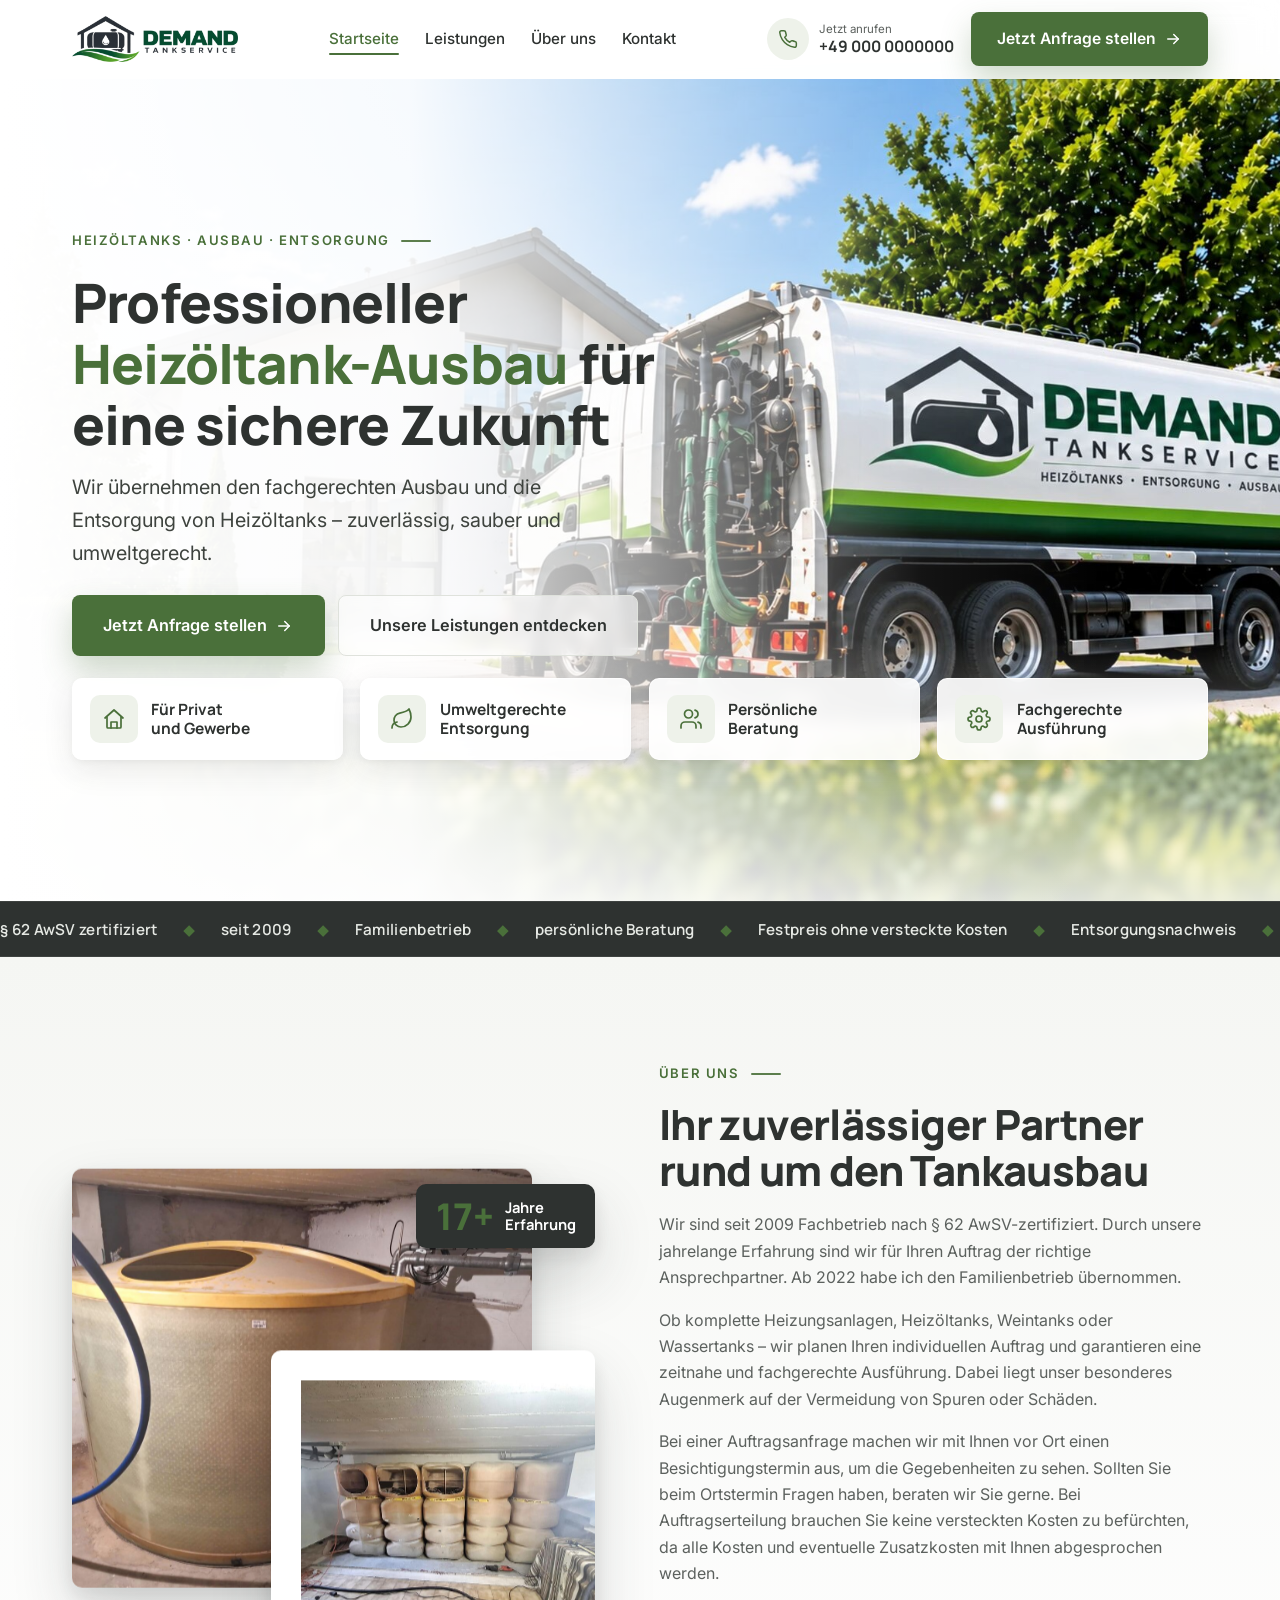
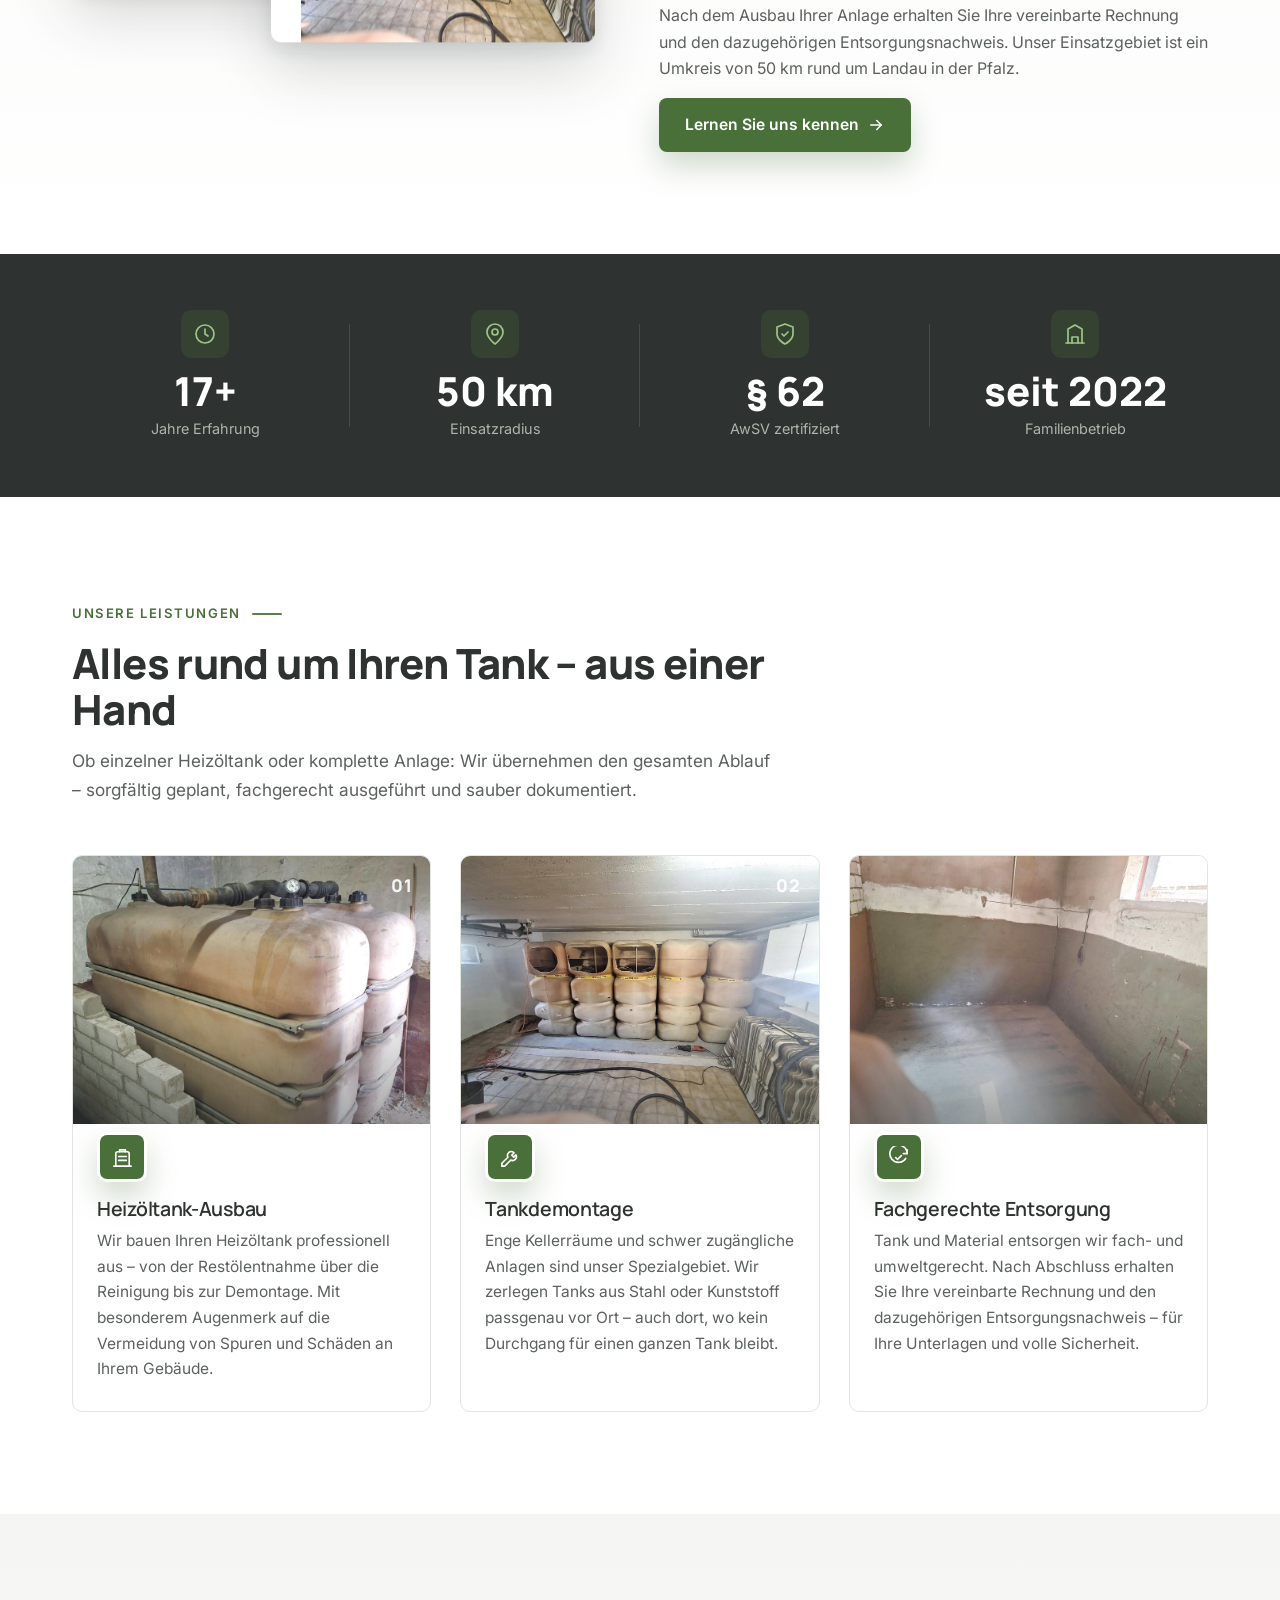
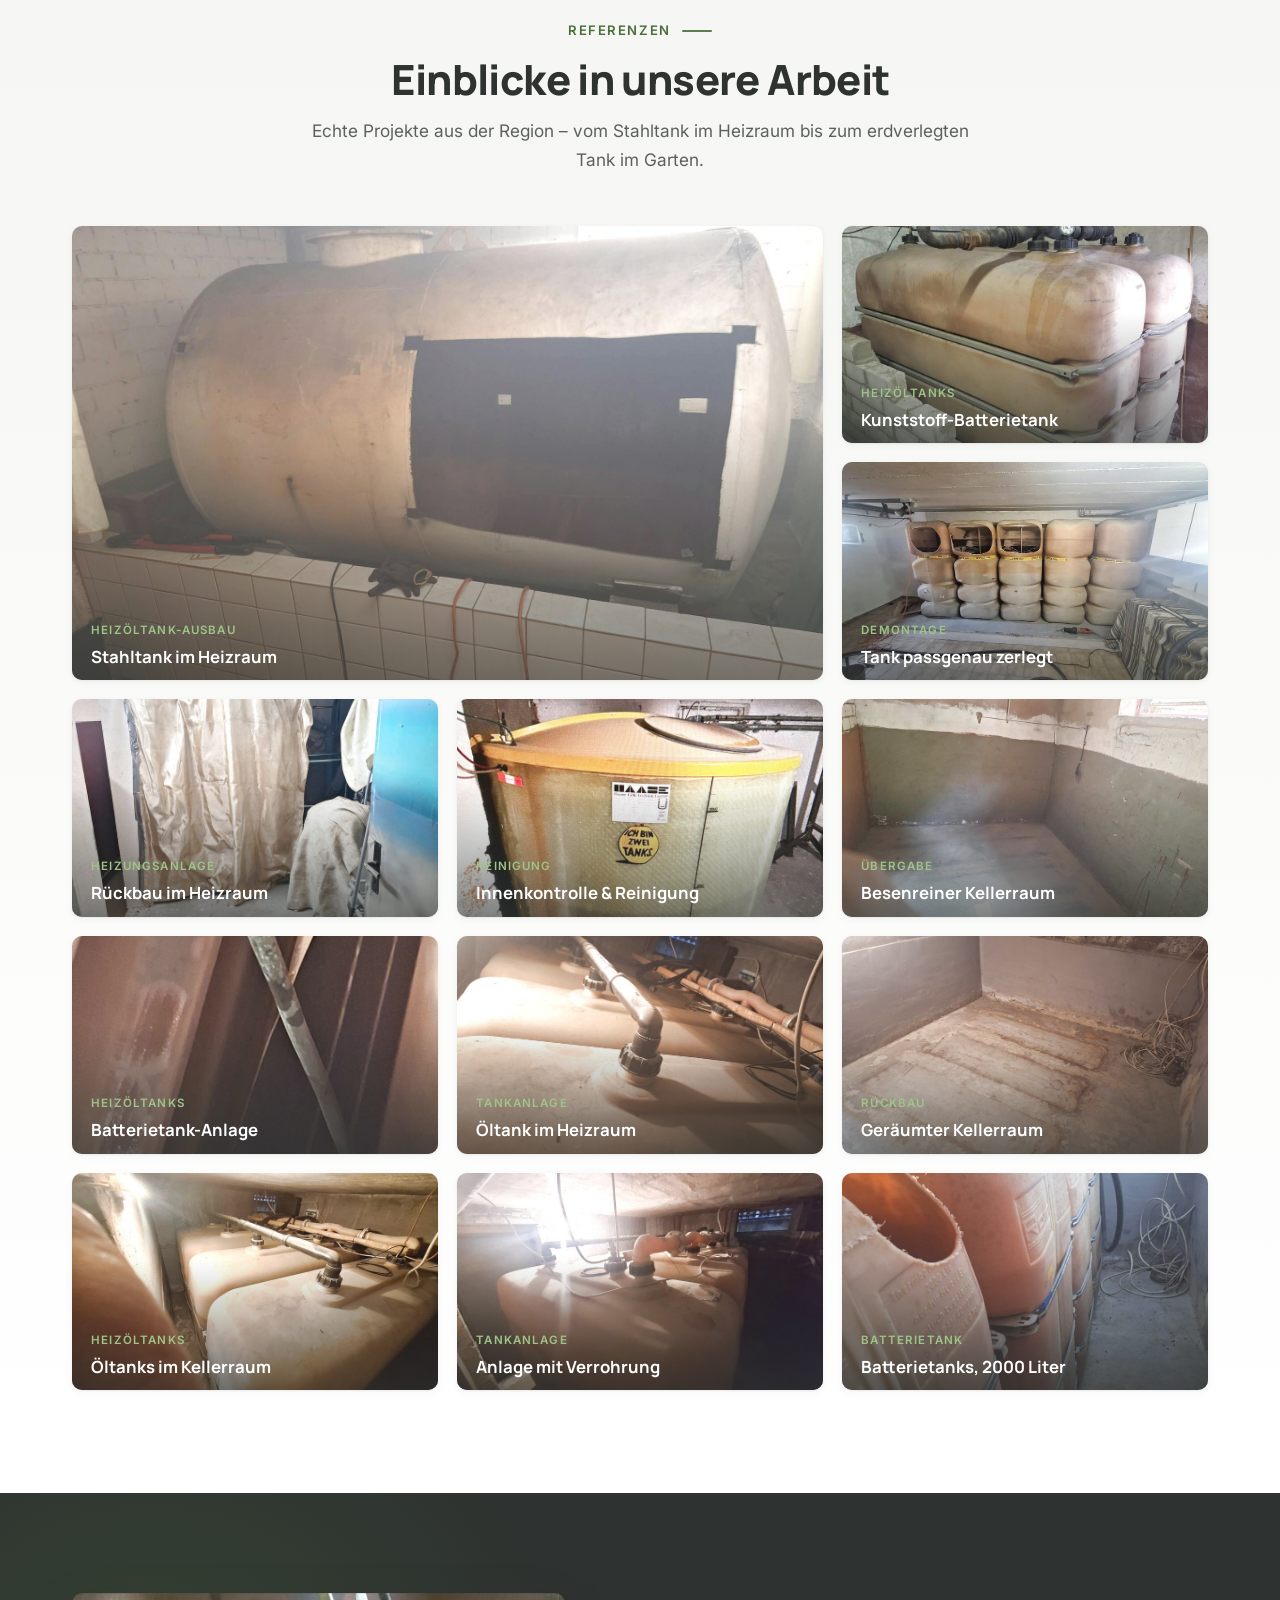
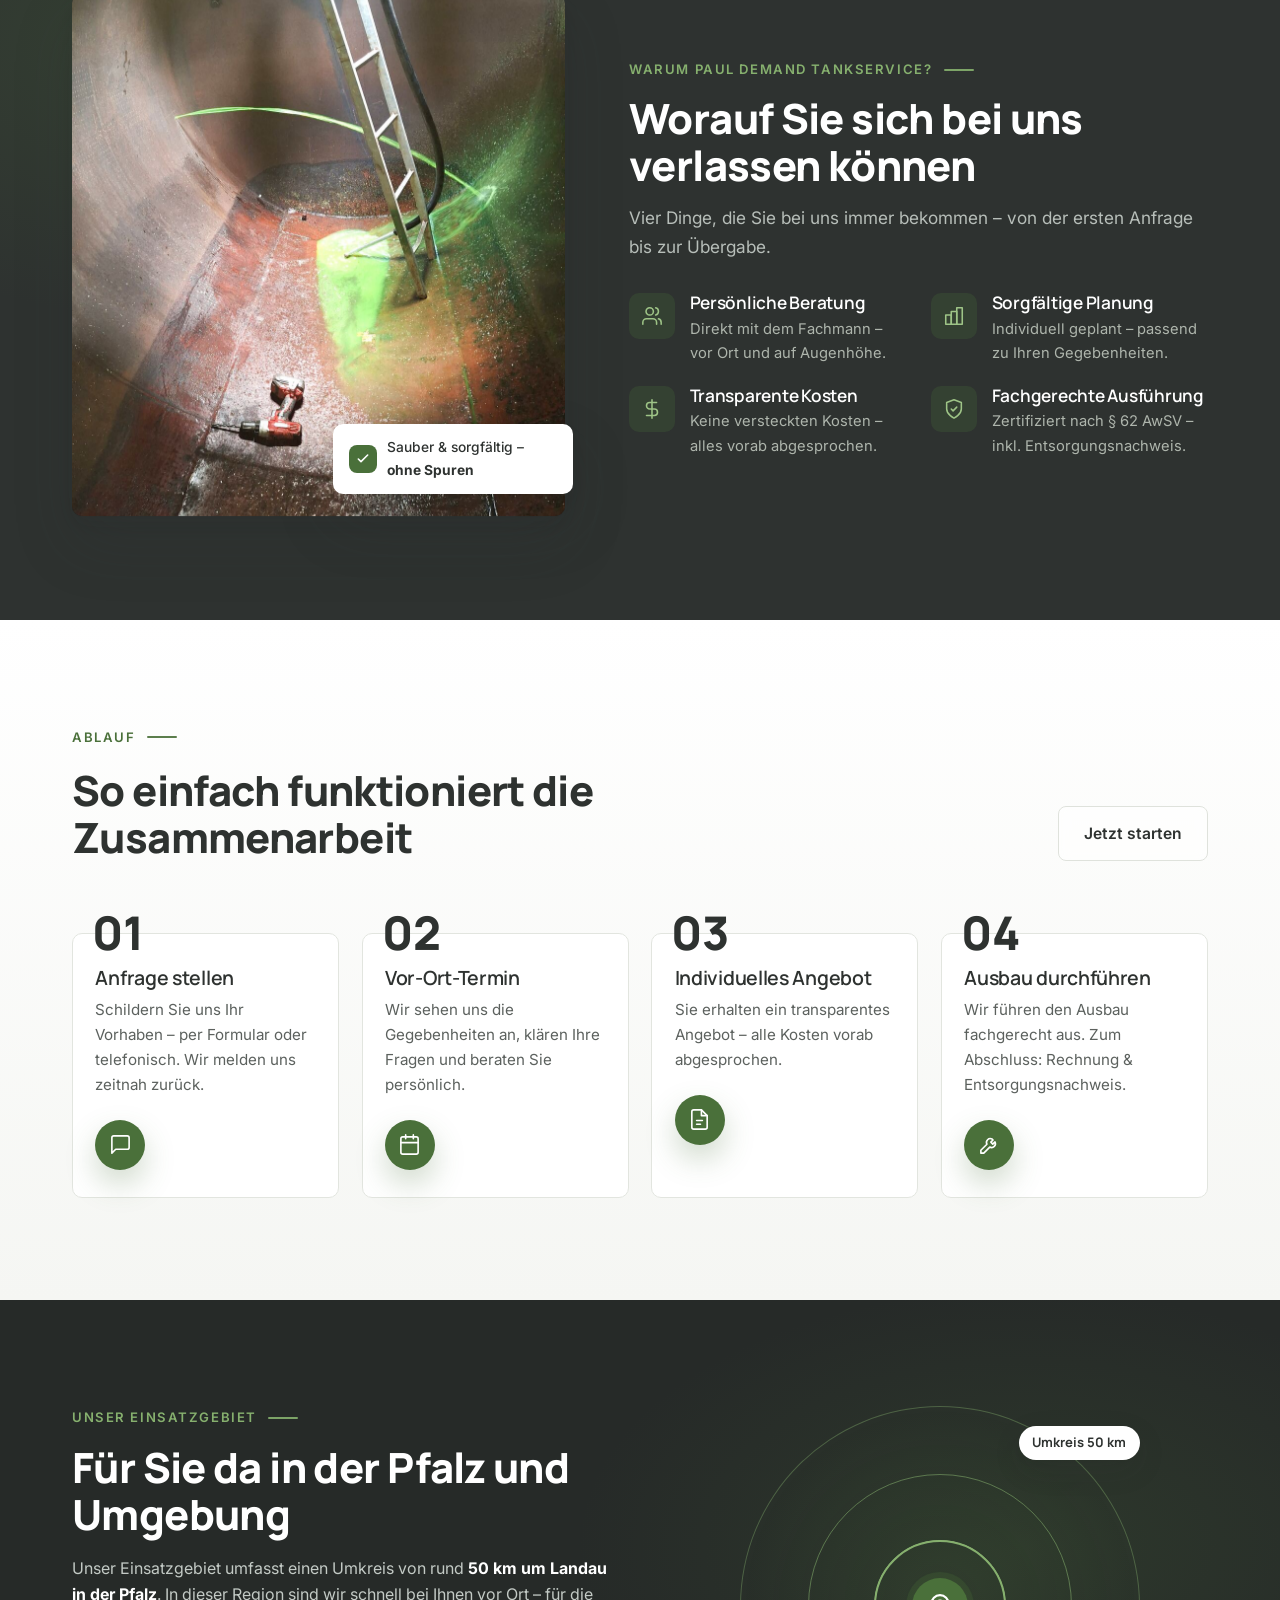
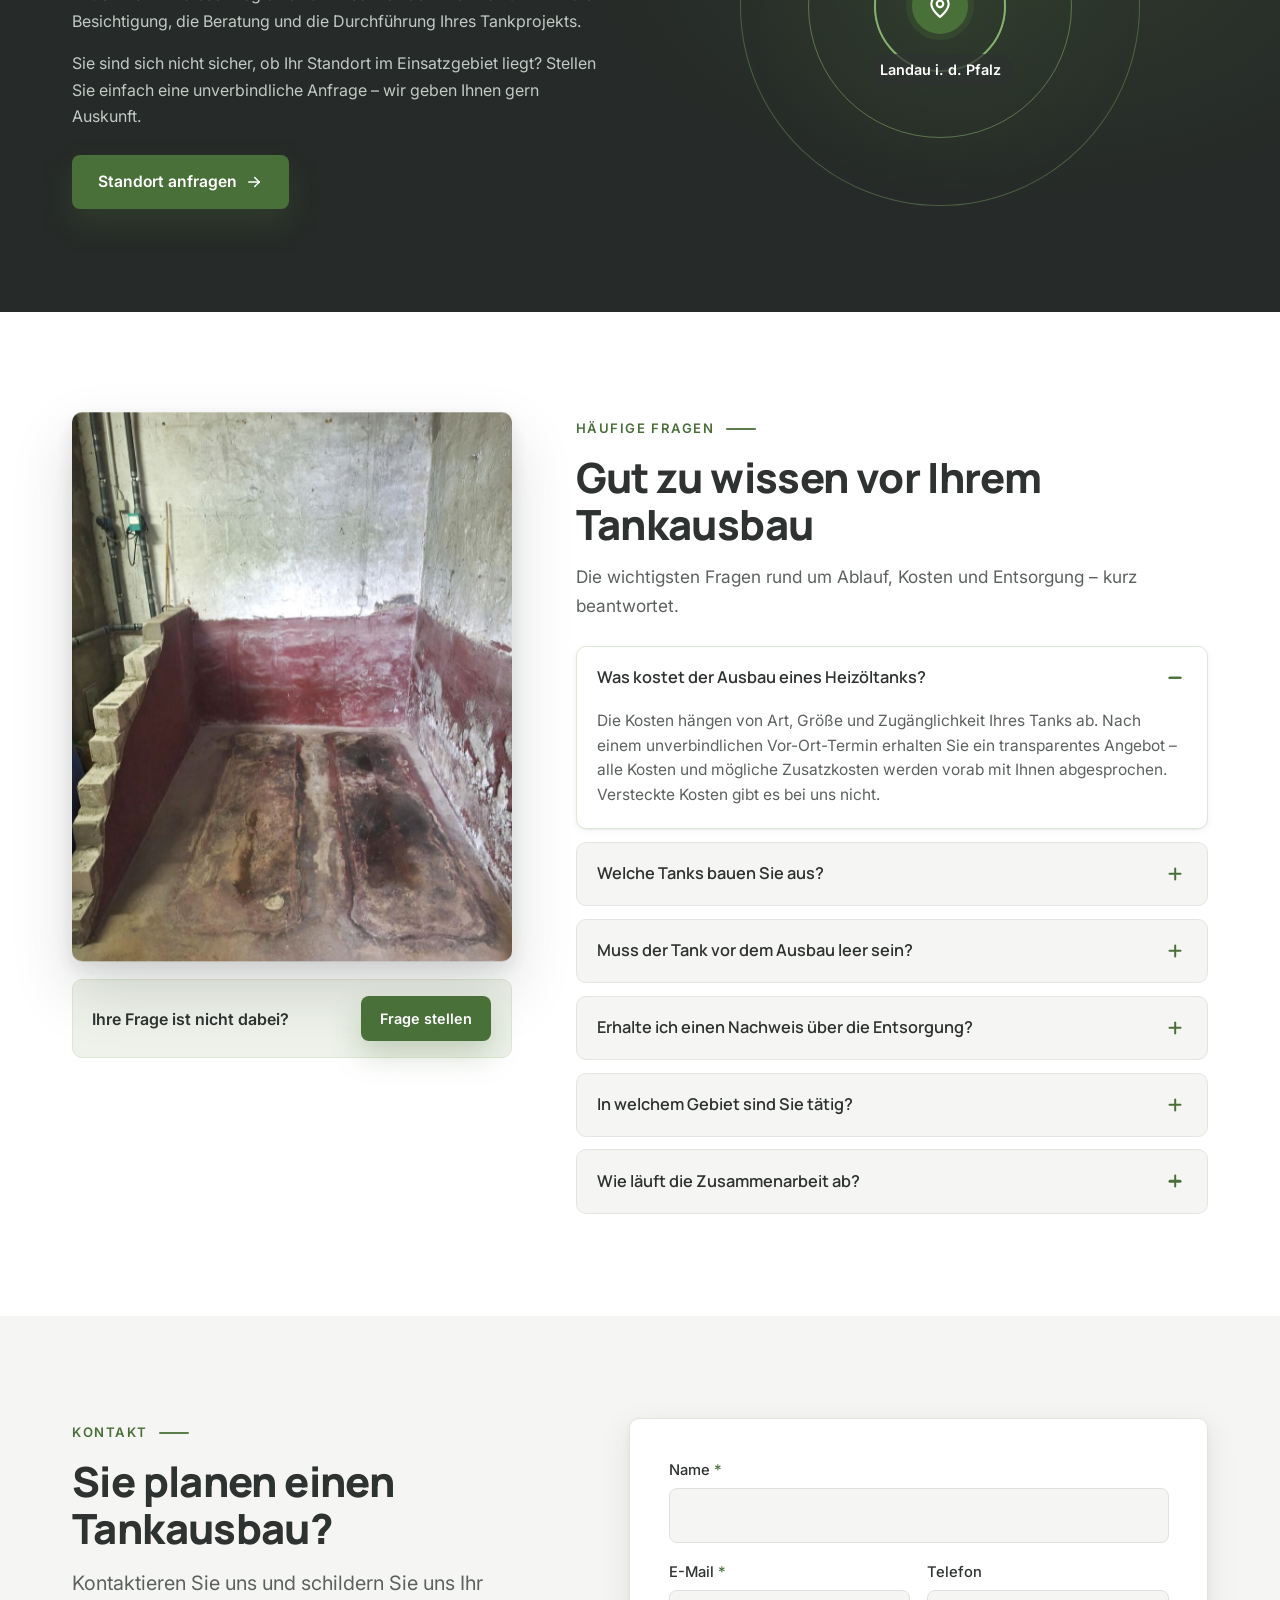
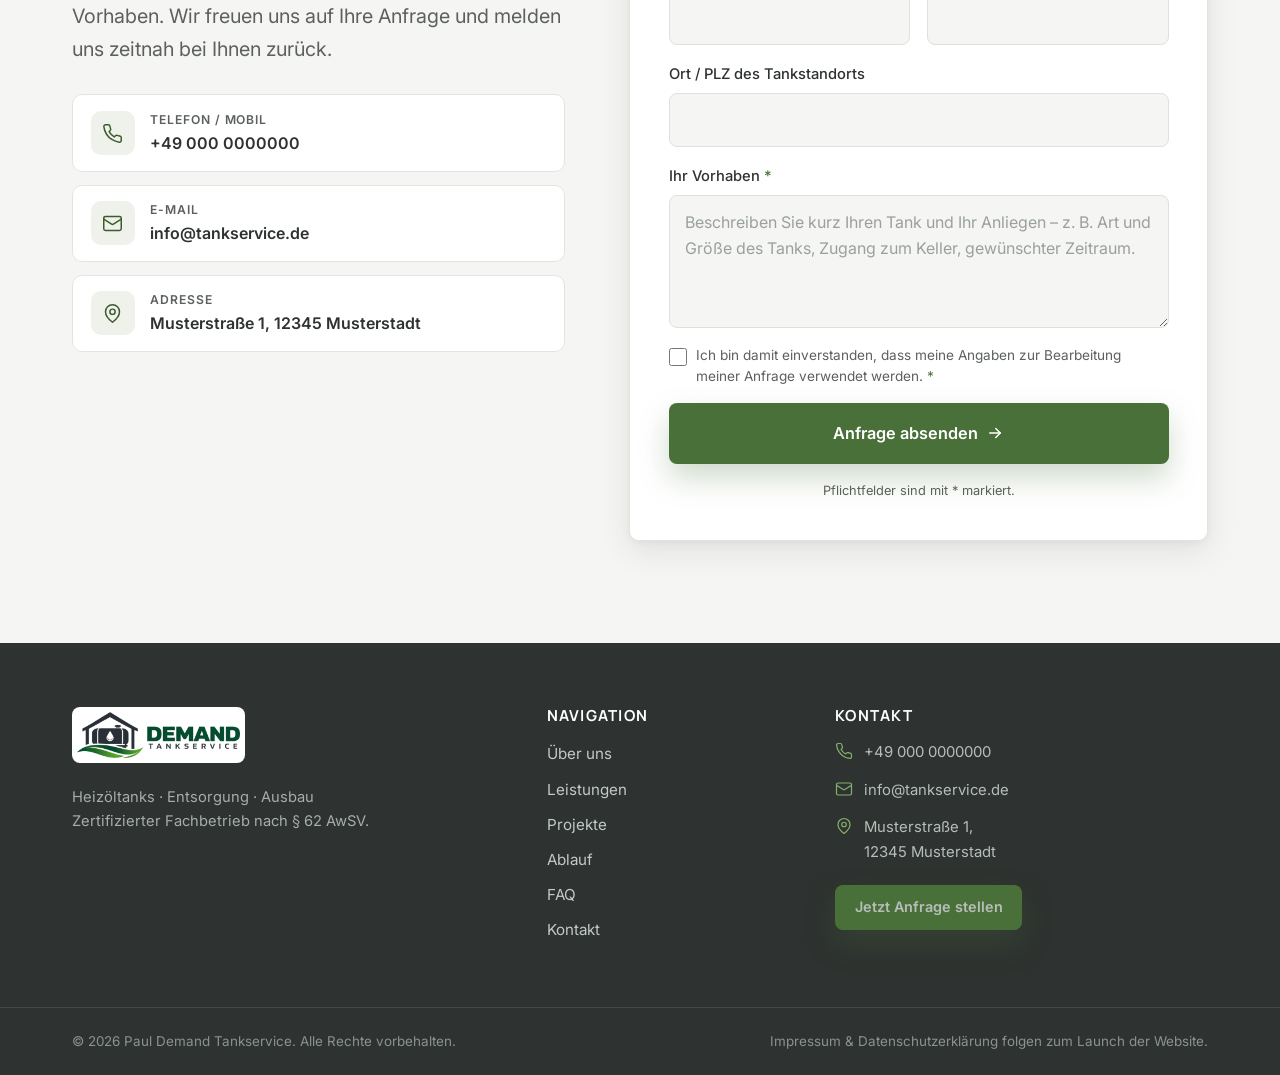
==== index.html @ 65fc7670 "Replace contact details with placeholders - Phone: +49 000 0000000 (placeholder) - E-Mail: info@tank" ====
<!DOCTYPE html>
<html lang="de">
<head>
  <meta charset="UTF-8" />
  <meta name="viewport" content="width=device-width, initial-scale=1.0" />
  <title>Paul Demand Tankservice | Heizöltank-Ausbau &amp; fachgerechte Entsorgung</title>
  <meta name="description" content="Paul Demand Tankservice – Ihr zertifizierter Fachbetrieb (§ 62 AwSV) für den Ausbau, die Demontage und die fachgerechte Entsorgung von Heizöltanks. Persönliche Beratung im Umkreis von 50 km rund um Landau in der Pfalz." />
  <meta name="theme-color" content="#2E3230" />
  <link rel="icon" href="assets/favicon.png" type="image/png" />

  <meta property="og:type" content="website" />
  <meta property="og:title" content="Paul Demand Tankservice – Heizöltank-Ausbau &amp; Entsorgung" />
  <meta property="og:description" content="Zertifizierter Fachbetrieb nach § 62 AwSV für Heizöltank-Ausbau, Tankdemontage und fachgerechte Entsorgung. Im Umkreis von 50 km rund um Landau in der Pfalz." />
  <meta property="og:locale" content="de_DE" />

  <link rel="preconnect" href="https://fonts.googleapis.com" />
  <link rel="preconnect" href="https://fonts.gstatic.com" crossorigin />
  <link href="https://fonts.googleapis.com/css2?family=Inter:wght@400;500;600&family=Manrope:wght@500;600;700;800&display=swap" rel="stylesheet" />
  <link rel="stylesheet" href="css/styles.css" />
</head>
<body>
  <a class="skip-link" href="#inhalt">Zum Inhalt springen</a>

  <div class="bg-fx" aria-hidden="true">
    <span class="bg-blob bg-blob-1"></span>
    <span class="bg-blob bg-blob-2"></span>
  </div>

  <!-- ============ HEADER ============ -->
  <header class="site-header" id="top">
    <div class="container header-inner">
      <a class="brand" href="#startseite" aria-label="Paul Demand Tankservice – Startseite">
        <img class="brand-mark" src="assets/logo-full.png" alt="Paul Demand Tankservice" width="166" height="46" />
      </a>

      <nav class="main-nav" id="main-nav" aria-label="Hauptnavigation">
        <ul>
          <li><a href="#startseite">Startseite</a></li>
          <li><a href="#leistungen">Leistungen</a></li>
          <li><a href="#ueber-uns">Über uns</a></li>
          <li><a href="#kontakt">Kontakt</a></li>
        </ul>
      </nav>

      <div class="header-right">
        <a class="header-call" href="tel:+490000000000">
          <span class="header-call-ic" aria-hidden="true"><svg viewBox="0 0 24 24" fill="none" stroke="currentColor" stroke-width="1.8" stroke-linecap="round" stroke-linejoin="round"><path d="M22 16.92v3a2 2 0 0 1-2.18 2 19.8 19.8 0 0 1-8.63-3.07 19.5 19.5 0 0 1-6-6 19.8 19.8 0 0 1-3.07-8.67A2 2 0 0 1 4.11 2h3a2 2 0 0 1 2 1.72c.13.96.36 1.9.7 2.81a2 2 0 0 1-.45 2.11L8.09 9.91a16 16 0 0 0 6 6l1.27-1.27a2 2 0 0 1 2.11-.45c.9.34 1.85.57 2.81.7A2 2 0 0 1 22 16.92Z"/></svg></span>
          <span class="header-call-txt"><span class="header-call-label">Jetzt anrufen</span><span class="header-call-num">+49&nbsp;000&nbsp;0000000</span></span>
        </a>
        <a class="btn btn-primary header-cta" href="#kontakt">
          <span>Jetzt Anfrage stellen</span>
          <svg class="btn-arrow" viewBox="0 0 24 24" fill="none" stroke="currentColor" stroke-width="2" stroke-linecap="round" stroke-linejoin="round" aria-hidden="true"><path d="M5 12h14"/><path d="m13 6 6 6-6 6"/></svg>
        </a>
      </div>

      <button class="nav-toggle" id="nav-toggle" aria-label="Menü öffnen" aria-expanded="false" aria-controls="mobile-nav">
        <span></span><span></span><span></span>
      </button>
    </div>

    <nav class="mobile-nav" id="mobile-nav" aria-label="Mobile Navigation" hidden>
      <ul>
        <li><a href="#startseite">Startseite</a></li>
        <li><a href="#ueber-uns">Über uns</a></li>
        <li><a href="#leistungen">Leistungen</a></li>
        <li><a href="#projekte">Projekte</a></li>
        <li><a href="#ablauf">Ablauf</a></li>
        <li><a href="#einsatzgebiet">Einsatzgebiet</a></li>
        <li><a href="#faq">FAQ</a></li>
        <li><a href="#kontakt">Kontakt</a></li>
      </ul>
      <a class="btn btn-primary btn-block" href="#kontakt">Jetzt Anfrage stellen</a>
    </nav>
  </header>

  <main id="inhalt">
    <!-- ============ HERO ============ -->
    <section class="hero hero-bg" id="startseite">
      <div class="hero-scrim" aria-hidden="true"></div>
      <div class="container hero-inner">
        <div class="hero-copy">
          <p class="eyebrow" data-hero="1">Heizöltanks · Ausbau · Entsorgung</p>
          <h1 class="hero-title" data-hero="2">Professioneller <span class="grn">Heizöltank-Ausbau</span> für eine sichere Zukunft</h1>
          <p class="lead" data-hero="3">Wir übernehmen den fachgerechten Ausbau und die Entsorgung von Heizöltanks – zuverlässig, sauber und umweltgerecht.</p>
          <div class="hero-actions" data-hero="4">
            <a class="btn btn-primary btn-lg" href="#kontakt">
              <span>Jetzt Anfrage stellen</span>
              <svg class="btn-arrow" viewBox="0 0 24 24" fill="none" stroke="currentColor" stroke-width="2" stroke-linecap="round" stroke-linejoin="round" aria-hidden="true"><path d="M5 12h14"/><path d="m13 6 6 6-6 6"/></svg>
            </a>
            <a class="btn btn-ghost btn-lg" href="#leistungen">Unsere Leistungen entdecken</a>
          </div>
        </div>
      </div>
      <div class="container hero-features" data-hero="5">
        <div class="hero-feature">
          <span class="hf-ic" aria-hidden="true"><svg viewBox="0 0 24 24" fill="none" stroke="currentColor" stroke-width="1.7" stroke-linecap="round" stroke-linejoin="round"><path d="M3 11l9-8 9 8"/><path d="M5 10v10a1 1 0 0 0 1 1h12a1 1 0 0 0 1-1V10"/><path d="M9 21v-6h6v6"/></svg></span>
          <span class="hf-txt">Für Privat<br />und Gewerbe</span>
        </div>
        <div class="hero-feature">
          <span class="hf-ic" aria-hidden="true"><svg viewBox="0 0 24 24" fill="none" stroke="currentColor" stroke-width="1.7" stroke-linecap="round" stroke-linejoin="round"><path d="M11 20A7 7 0 0 1 9.8 6.1C15.5 5 17 4.48 19 2c1 2 2 4.18 2 8 0 5.5-4.78 10-10 10Z"/><path d="M2 21c0-3 1.85-5.36 5.08-6"/></svg></span>
          <span class="hf-txt">Umweltgerechte<br />Entsorgung</span>
        </div>
        <div class="hero-feature">
          <span class="hf-ic" aria-hidden="true"><svg viewBox="0 0 24 24" fill="none" stroke="currentColor" stroke-width="1.7" stroke-linecap="round" stroke-linejoin="round"><path d="M17 21v-2a4 4 0 0 0-4-4H6a4 4 0 0 0-4 4v2"/><circle cx="9.5" cy="7" r="4"/><path d="M22 21v-2a4 4 0 0 0-3-3.87"/><path d="M16 3.13a4 4 0 0 1 0 7.75"/></svg></span>
          <span class="hf-txt">Persönliche<br />Beratung</span>
        </div>
        <div class="hero-feature">
          <span class="hf-ic" aria-hidden="true"><svg viewBox="0 0 24 24" fill="none" stroke="currentColor" stroke-width="1.7" stroke-linecap="round" stroke-linejoin="round"><circle cx="12" cy="12" r="3"/><path d="M19.4 15a1.65 1.65 0 0 0 .33 1.82l.06.06a2 2 0 1 1-2.83 2.83l-.06-.06a1.65 1.65 0 0 0-1.82-.33 1.65 1.65 0 0 0-1 1.51V21a2 2 0 0 1-4 0v-.09A1.65 1.65 0 0 0 9 19.4a1.65 1.65 0 0 0-1.82.33l-.06.06a2 2 0 1 1-2.83-2.83l.06-.06a1.65 1.65 0 0 0 .33-1.82 1.65 1.65 0 0 0-1.51-1H3a2 2 0 0 1 0-4h.09A1.65 1.65 0 0 0 4.6 9a1.65 1.65 0 0 0-.33-1.82l-.06-.06a2 2 0 1 1 2.83-2.83l.06.06a1.65 1.65 0 0 0 1.82.33H9a1.65 1.65 0 0 0 1-1.51V3a2 2 0 0 1 4 0v.09a1.65 1.65 0 0 0 1 1.51 1.65 1.65 0 0 0 1.82-.33l.06-.06a2 2 0 1 1 2.83 2.83l-.06.06a1.65 1.65 0 0 0-.33 1.82V9a1.65 1.65 0 0 0 1.51 1H21a2 2 0 0 1 0 4h-.09a1.65 1.65 0 0 0-1.51 1Z"/></svg></span>
          <span class="hf-txt">Fachgerechte<br />Ausführung</span>
        </div>
      </div>
    </section>

    <!-- ============ MARQUEE ============ -->
    <div class="marquee" aria-hidden="true">
      <div class="marquee-track">
        <span>§ 62 AwSV zertifiziert</span><span class="sep">◆</span>
        <span>seit 2009</span><span class="sep">◆</span>
        <span>Familienbetrieb</span><span class="sep">◆</span>
        <span>persönliche Beratung</span><span class="sep">◆</span>
        <span>Festpreis ohne versteckte Kosten</span><span class="sep">◆</span>
        <span>Entsorgungsnachweis</span><span class="sep">◆</span>
        <span>50 km um Landau</span><span class="sep">◆</span>
        <span>§ 62 AwSV zertifiziert</span><span class="sep">◆</span>
        <span>seit 2009</span><span class="sep">◆</span>
        <span>Familienbetrieb</span><span class="sep">◆</span>
        <span>persönliche Beratung</span><span class="sep">◆</span>
        <span>Festpreis ohne versteckte Kosten</span><span class="sep">◆</span>
        <span>Entsorgungsnachweis</span><span class="sep">◆</span>
        <span>50 km um Landau</span><span class="sep">◆</span>
      </div>
    </div>

    <!-- ============ ÜBER UNS ============ -->
    <section class="section section-about" id="ueber-uns">
      <div class="container about-grid">
        <div class="about-media" data-reveal>
          <div class="about-figure about-figure-main" data-parallax="0.07">
            <img src="assets/images/ueber-uns.jpg" alt="Heizöltank aus Kunststoff in einem Kellerraum, bereit für den Ausbau durch Paul Demand Tankservice" width="1120" height="1000" loading="lazy" />
          </div>
          <div class="about-figure about-figure-sub" data-parallax="-0.1">
            <img src="assets/images/leistung-demontage.jpg" alt="Zerlegte Tanks werden für den Abtransport vorbereitet" width="900" height="675" loading="lazy" />
          </div>
          <div class="about-badge">
            <span class="about-badge-num">17<span class="about-badge-plus">+</span></span>
            <span class="about-badge-txt">Jahre<br />Erfahrung</span>
          </div>
        </div>

        <div class="about-copy" data-reveal>
          <p class="eyebrow">Über uns</p>
          <h2>Ihr zuverlässiger Partner rund um den Tankausbau</h2>
          <p>Wir sind seit 2009 Fachbetrieb nach § 62 AwSV-zertifiziert. Durch unsere jahrelange Erfahrung sind wir für Ihren Auftrag der richtige Ansprechpartner. Ab 2022 habe ich den Familienbetrieb übernommen.</p>
          <p>Ob komplette Heizungsanlagen, Heizöltanks, Weintanks oder Wassertanks – wir planen Ihren individuellen Auftrag und garantieren eine zeitnahe und fachgerechte Ausführung. Dabei liegt unser besonderes Augenmerk auf der Vermeidung von Spuren oder Schäden.</p>
          <p>Bei einer Auftragsanfrage machen wir mit Ihnen vor Ort einen Besichtigungstermin aus, um die Gegebenheiten zu sehen. Sollten Sie beim Ortstermin Fragen haben, beraten wir Sie gerne. Bei Auftragserteilung brauchen Sie keine versteckten Kosten zu befürchten, da alle Kosten und eventuelle Zusatzkosten mit Ihnen abgesprochen werden.</p>
          <p>Nach dem Ausbau Ihrer Anlage erhalten Sie Ihre vereinbarte Rechnung und den dazugehörigen Entsorgungsnachweis. Unser Einsatzgebiet ist ein Umkreis von 50&nbsp;km rund um Landau in der Pfalz.</p>
          <a class="btn btn-primary" href="#kontakt"><span>Lernen Sie uns kennen</span>
            <svg class="btn-arrow" viewBox="0 0 24 24" fill="none" stroke="currentColor" stroke-width="2" stroke-linecap="round" stroke-linejoin="round" aria-hidden="true"><path d="M5 12h14"/><path d="m13 6 6 6-6 6"/></svg>
          </a>
        </div>
      </div>
    </section>

    <!-- ============ STATS ============ -->
    <section class="stats-band" aria-label="Zahlen &amp; Fakten">
      <div class="container stats-grid" data-reveal-group>
        <div class="stat" data-reveal-item>
          <span class="stat-ic" aria-hidden="true"><svg viewBox="0 0 24 24" fill="none" stroke="currentColor" stroke-width="1.7" stroke-linecap="round" stroke-linejoin="round"><circle cx="12" cy="12" r="9"/><path d="M12 7v5l3 2"/></svg></span>
          <dt><span class="count" data-count="17">0</span>+</dt>
          <dd>Jahre Erfahrung</dd>
        </div>
        <div class="stat" data-reveal-item>
          <span class="stat-ic" aria-hidden="true"><svg viewBox="0 0 24 24" fill="none" stroke="currentColor" stroke-width="1.7" stroke-linecap="round" stroke-linejoin="round"><path d="M20 10c0 6-8 12-8 12s-8-6-8-12a8 8 0 0 1 16 0Z"/><circle cx="12" cy="10" r="3"/></svg></span>
          <dt><span class="count" data-count="50">0</span>&nbsp;km</dt>
          <dd>Einsatzradius</dd>
        </div>
        <div class="stat" data-reveal-item>
          <span class="stat-ic" aria-hidden="true"><svg viewBox="0 0 24 24" fill="none" stroke="currentColor" stroke-width="1.7" stroke-linecap="round" stroke-linejoin="round"><path d="M12 22s8-4 8-10V5l-8-3-8 3v7c0 6 8 10 8 10Z"/><path d="m9 12 2 2 4-4"/></svg></span>
          <dt>§&nbsp;62</dt>
          <dd>AwSV zertifiziert</dd>
        </div>
        <div class="stat" data-reveal-item>
          <span class="stat-ic" aria-hidden="true"><svg viewBox="0 0 24 24" fill="none" stroke="currentColor" stroke-width="1.7" stroke-linecap="round" stroke-linejoin="round"><path d="M3 21h18"/><path d="M5 21V7l7-4 7 4v14"/><path d="M9 21v-6h6v6"/></svg></span>
          <dt>seit <span class="count" data-count="2022" data-plain="1">0</span></dt>
          <dd>Familienbetrieb</dd>
        </div>
      </div>
    </section>

    <!-- ============ LEISTUNGEN ============ -->
    <section class="section section-leistungen" id="leistungen">
      <div class="container">
        <header class="section-head" data-reveal>
          <p class="eyebrow">Unsere Leistungen</p>
          <h2>Alles rund um Ihren Tank – aus einer Hand</h2>
          <p class="section-intro">Ob einzelner Heizöltank oder komplette Anlage: Wir übernehmen den gesamten Ablauf – sorgfältig geplant, fachgerecht ausgeführt und sauber dokumentiert.</p>
        </header>

        <div class="cards cards-3" data-reveal-group>
          <article class="card leistung" data-reveal-item>
            <div class="card-media">
              <img src="assets/images/leistung-ausbau.jpg" alt="Heizöltanks aus Kunststoff im Kellerraum vor dem Ausbau" width="900" height="675" loading="lazy" />
              <span class="card-index">01</span>
            </div>
            <div class="card-body">
              <div class="card-icon" aria-hidden="true"><svg viewBox="0 0 24 24" fill="none" stroke="currentColor" stroke-width="1.7" stroke-linecap="round" stroke-linejoin="round"><path d="M3 21h18"/><path d="M5 21V8a2 2 0 0 1 2-2h10a2 2 0 0 1 2 2v13"/><path d="M9 6V4h6v2"/><path d="M8 11h8M8 15h8"/></svg></div>
              <h3>Heizöltank-Ausbau</h3>
              <p>Wir bauen Ihren Heizöltank professionell aus – von der Restölentnahme über die Reinigung bis zur Demontage. Mit besonderem Augenmerk auf die Vermeidung von Spuren und Schäden an Ihrem Gebäude.</p>
            </div>
          </article>
          <article class="card leistung" data-reveal-item>
            <div class="card-media">
              <img src="assets/images/leistung-demontage.jpg" alt="Zerlegte Kunststofftanks werden für den Abtransport vorbereitet" width="900" height="675" loading="lazy" />
              <span class="card-index">02</span>
            </div>
            <div class="card-body">
              <div class="card-icon" aria-hidden="true"><svg viewBox="0 0 24 24" fill="none" stroke="currentColor" stroke-width="1.7" stroke-linecap="round" stroke-linejoin="round"><path d="M14.7 6.3a4 4 0 0 0-5.4 5.4L3 18v3h3l6.3-6.3a4 4 0 0 0 5.4-5.4l-2.3 2.3-2-2 2.3-2.3Z"/></svg></div>
              <h3>Tankdemontage</h3>
              <p>Enge Kellerräume und schwer zugängliche Anlagen sind unser Spezialgebiet. Wir zerlegen Tanks aus Stahl oder Kunststoff passgenau vor Ort – auch dort, wo kein Durchgang für einen ganzen Tank bleibt.</p>
            </div>
          </article>
          <article class="card leistung" data-reveal-item>
            <div class="card-media">
              <img src="assets/images/leistung-entsorgung.jpg" alt="Sauber geräumter und besenrein übergebener Kellerraum nach dem Tankausbau" width="900" height="675" loading="lazy" />
              <span class="card-index">03</span>
            </div>
            <div class="card-body">
              <div class="card-icon" aria-hidden="true"><svg viewBox="0 0 24 24" fill="none" stroke="currentColor" stroke-width="1.7" stroke-linecap="round" stroke-linejoin="round"><path d="M21 8a9 9 0 1 0-1.5 5"/><path d="M21 4v4h-4"/><path d="m9 12 2 2 4-4"/></svg></div>
              <h3>Fachgerechte Entsorgung</h3>
              <p>Tank und Material entsorgen wir fach- und umweltgerecht. Nach Abschluss erhalten Sie Ihre vereinbarte Rechnung und den dazugehörigen Entsorgungsnachweis – für Ihre Unterlagen und volle Sicherheit.</p>
            </div>
          </article>
        </div>
      </div>
    </section>

    <!-- ============ PROJEKTE / REFERENZEN ============ -->
    <section class="section section-projekte" id="projekte">
      <div class="container">
        <header class="section-head center" data-reveal>
          <p class="eyebrow">Referenzen</p>
          <h2>Einblicke in unsere Arbeit</h2>
          <p class="section-intro">Echte Projekte aus der Region – vom Stahltank im Heizraum bis zum erdverlegten Tank im Garten.</p>
        </header>

        <div class="gallery" data-reveal-group>
          <figure class="gal-item gal-feature" data-reveal-item>
            <img src="assets/images/hero-tankausbau.jpg" alt="Ausbau eines großen Stahl-Heizöltanks in einem Kellerraum" width="1680" height="1050" loading="lazy" />
            <figcaption><span class="gal-tag">Heizöltank-Ausbau</span><span class="gal-title">Stahltank im Heizraum</span></figcaption>
          </figure>
          <figure class="gal-item" data-reveal-item>
            <img src="assets/images/leistung-ausbau.jpg" alt="Kunststoff-Heizöltanks vor dem Ausbau" width="900" height="675" loading="lazy" />
            <figcaption><span class="gal-tag">Heizöltanks</span><span class="gal-title">Kunststoff-Batterietank</span></figcaption>
          </figure>
          <figure class="gal-item" data-reveal-item>
            <img src="assets/images/leistung-demontage.jpg" alt="Zerlegte Kunststofftanks bereit zum Abtransport" width="900" height="675" loading="lazy" />
            <figcaption><span class="gal-tag">Demontage</span><span class="gal-title">Tank passgenau zerlegt</span></figcaption>
          </figure>
          <figure class="gal-item" data-reveal-item>
            <img src="assets/images/galerie-boiler.jpg" alt="Heizraum mit Rohrleitungen während des Rückbaus" width="780" height="620" loading="lazy" />
            <figcaption><span class="gal-tag">Heizungsanlage</span><span class="gal-title">Rückbau im Heizraum</span></figcaption>
          </figure>
          <figure class="gal-item" data-reveal-item>
            <img src="assets/images/galerie-inside.jpg" alt="Innenansicht eines Tanks während der Reinigung und Kontrolle" width="780" height="620" loading="lazy" />
            <figcaption><span class="gal-tag">Reinigung</span><span class="gal-title">Innenkontrolle &amp; Reinigung</span></figcaption>
          </figure>
          <figure class="gal-item" data-reveal-item>
            <img src="assets/images/leistung-entsorgung.jpg" alt="Besenrein übergebener Kellerraum nach dem Tankausbau" width="900" height="675" loading="lazy" />
            <figcaption><span class="gal-tag">Übergabe</span><span class="gal-title">Besenreiner Kellerraum</span></figcaption>
          </figure>
          <figure class="gal-item" data-reveal-item>
            <img src="assets/images/galerie-batterie.jpg" alt="Batterietank-Anlage aus Kunststoff im Kellerraum" width="820" height="620" loading="lazy" />
            <figcaption><span class="gal-tag">Heizöltanks</span><span class="gal-title">Batterietank-Anlage</span></figcaption>
          </figure>
          <figure class="gal-item" data-reveal-item>
            <img src="assets/images/galerie-anlage.jpg" alt="Heizöltank-Anlage mit Verrohrung im Heizraum" width="820" height="620" loading="lazy" />
            <figcaption><span class="gal-tag">Tankanlage</span><span class="gal-title">Öltank im Heizraum</span></figcaption>
          </figure>
          <figure class="gal-item" data-reveal-item>
            <img src="assets/images/galerie-rueckbau.jpg" alt="Geräumter Kellerraum mit Standspuren nach dem Rückbau der Tanks" width="820" height="620" loading="lazy" />
            <figcaption><span class="gal-tag">Rückbau</span><span class="gal-title">Geräumter Kellerraum</span></figcaption>
          </figure>
          <figure class="gal-item" data-reveal-item>
            <img src="assets/images/galerie-keller1.jpg" alt="Heizöltanks mit Verrohrung in einem Kellerraum" width="820" height="620" loading="lazy" />
            <figcaption><span class="gal-tag">Heizöltanks</span><span class="gal-title">Öltanks im Kellerraum</span></figcaption>
          </figure>
          <figure class="gal-item" data-reveal-item>
            <img src="assets/images/galerie-keller2.jpg" alt="Tankanlage mit Rohrleitungen vor dem Ausbau" width="820" height="620" loading="lazy" />
            <figcaption><span class="gal-tag">Tankanlage</span><span class="gal-title">Anlage mit Verrohrung</span></figcaption>
          </figure>
          <figure class="gal-item" data-reveal-item>
            <img src="assets/images/galerie-cages.jpg" alt="Kunststoff-Batterietanks mit 2000 Litern im Stahlrahmen" width="820" height="620" loading="lazy" />
            <figcaption><span class="gal-tag">Batterietank</span><span class="gal-title">Batterietanks, 2000 Liter</span></figcaption>
          </figure>
        </div>
      </div>
    </section>

    <!-- ============ WARUM WIR (dark + image) ============ -->
    <section class="section section-why" id="vorteile">
      <span class="why-glow" aria-hidden="true"></span>
      <div class="container why-grid">
        <div class="why-media" data-reveal>
          <div class="why-image" data-parallax="0.08">
            <img src="assets/images/why-work.jpg" alt="Ausbau eines erdverlegten Heizöltanks im Außenbereich" width="1000" height="1180" loading="lazy" />
          </div>
          <div class="why-media-badge">
            <span class="why-media-check" aria-hidden="true"><svg viewBox="0 0 24 24" fill="none" stroke="currentColor" stroke-width="2.4" stroke-linecap="round" stroke-linejoin="round"><path d="m5 12 4 4 10-10"/></svg></span>
            <span>Sauber &amp; sorgfältig – <strong>ohne Spuren</strong></span>
          </div>
        </div>

        <div class="why-copy" data-reveal>
          <p class="eyebrow">Warum Paul Demand Tankservice?</p>
          <h2>Worauf Sie sich bei uns verlassen können</h2>
          <p class="section-intro">Vier Dinge, die Sie bei uns immer bekommen – von der ersten Anfrage bis zur Übergabe.</p>

          <div class="why-list" data-reveal-group>
            <div class="why-item" data-reveal-item>
              <div class="why-icon" aria-hidden="true"><svg viewBox="0 0 24 24" fill="none" stroke="currentColor" stroke-width="1.7" stroke-linecap="round" stroke-linejoin="round"><path d="M17 21v-2a4 4 0 0 0-4-4H6a4 4 0 0 0-4 4v2"/><circle cx="9.5" cy="7" r="4"/><path d="M22 21v-2a4 4 0 0 0-3-3.87"/><path d="M16 3.13a4 4 0 0 1 0 7.75"/></svg></div>
              <div><h3>Persönliche Beratung</h3><p>Direkt mit dem Fachmann – vor Ort und auf Augenhöhe.</p></div>
            </div>
            <div class="why-item" data-reveal-item>
              <div class="why-icon" aria-hidden="true"><svg viewBox="0 0 24 24" fill="none" stroke="currentColor" stroke-width="1.7" stroke-linecap="round" stroke-linejoin="round"><path d="M9 11H3v10h6V11Z"/><path d="M15 7H9v14h6V7Z"/><path d="M21 3h-6v18h6V3Z"/></svg></div>
              <div><h3>Sorgfältige Planung</h3><p>Individuell geplant – passend zu Ihren Gegebenheiten.</p></div>
            </div>
            <div class="why-item" data-reveal-item>
              <div class="why-icon" aria-hidden="true"><svg viewBox="0 0 24 24" fill="none" stroke="currentColor" stroke-width="1.7" stroke-linecap="round" stroke-linejoin="round"><path d="M12 2v20"/><path d="M17 5H9.5a3.5 3.5 0 0 0 0 7h5a3.5 3.5 0 0 1 0 7H6"/></svg></div>
              <div><h3>Transparente Kosten</h3><p>Keine versteckten Kosten – alles vorab abgesprochen.</p></div>
            </div>
            <div class="why-item" data-reveal-item>
              <div class="why-icon" aria-hidden="true"><svg viewBox="0 0 24 24" fill="none" stroke="currentColor" stroke-width="1.7" stroke-linecap="round" stroke-linejoin="round"><path d="M12 22s8-4 8-10V5l-8-3-8 3v7c0 6 8 10 8 10Z"/><path d="m9 12 2 2 4-4"/></svg></div>
              <div><h3>Fachgerechte Ausführung</h3><p>Zertifiziert nach § 62 AwSV – inkl. Entsorgungsnachweis.</p></div>
            </div>
          </div>
        </div>
      </div>
    </section>

    <!-- ============ ABLAUF / PROZESS ============ -->
    <section class="section section-ablauf" id="ablauf">
      <div class="container">
        <div class="ablauf-head" data-reveal>
          <div>
            <p class="eyebrow">Ablauf</p>
            <h2>So einfach funktioniert die Zusammenarbeit</h2>
          </div>
          <a class="btn btn-ghost" href="#kontakt">Jetzt starten</a>
        </div>

        <div class="process" data-reveal-group>
          <div class="proc-step" data-reveal-item>
            <span class="proc-num" aria-hidden="true">01</span>
            <h3>Anfrage stellen</h3>
            <p>Schildern Sie uns Ihr Vorhaben – per Formular oder telefonisch. Wir melden uns zeitnah zurück.</p>
            <div class="proc-icon" aria-hidden="true"><svg viewBox="0 0 24 24" fill="none" stroke="currentColor" stroke-width="1.7" stroke-linecap="round" stroke-linejoin="round"><path d="M21 15a2 2 0 0 1-2 2H7l-4 4V5a2 2 0 0 1 2-2h14a2 2 0 0 1 2 2Z"/></svg></div>
          </div>
          <div class="proc-step" data-reveal-item>
            <span class="proc-num" aria-hidden="true">02</span>
            <h3>Vor-Ort-Termin</h3>
            <p>Wir sehen uns die Gegebenheiten an, klären Ihre Fragen und beraten Sie persönlich.</p>
            <div class="proc-icon" aria-hidden="true"><svg viewBox="0 0 24 24" fill="none" stroke="currentColor" stroke-width="1.7" stroke-linecap="round" stroke-linejoin="round"><rect x="3" y="4" width="18" height="18" rx="2"/><path d="M16 2v4M8 2v4M3 10h18"/></svg></div>
          </div>
          <div class="proc-step" data-reveal-item>
            <span class="proc-num" aria-hidden="true">03</span>
            <h3>Individuelles Angebot</h3>
            <p>Sie erhalten ein transparentes Angebot – alle Kosten vorab abgesprochen.</p>
            <div class="proc-icon" aria-hidden="true"><svg viewBox="0 0 24 24" fill="none" stroke="currentColor" stroke-width="1.7" stroke-linecap="round" stroke-linejoin="round"><path d="M14 2H6a2 2 0 0 0-2 2v16a2 2 0 0 0 2 2h12a2 2 0 0 0 2-2V8Z"/><path d="M14 2v6h6M9 13h6M9 17h4"/></svg></div>
          </div>
          <div class="proc-step" data-reveal-item>
            <span class="proc-num" aria-hidden="true">04</span>
            <h3>Ausbau durchführen</h3>
            <p>Wir führen den Ausbau fachgerecht aus. Zum Abschluss: Rechnung &amp; Entsorgungsnachweis.</p>
            <div class="proc-icon" aria-hidden="true"><svg viewBox="0 0 24 24" fill="none" stroke="currentColor" stroke-width="1.7" stroke-linecap="round" stroke-linejoin="round"><path d="M14.7 6.3a4 4 0 0 0-5.4 5.4L3 18v3h3l6.3-6.3a4 4 0 0 0 5.4-5.4l-2.3 2.3-2-2 2.3-2.3Z"/></svg></div>
          </div>
        </div>
      </div>
    </section>

    <!-- ============ EINSATZGEBIET ============ -->
    <section class="section section-area" id="einsatzgebiet">
      <div class="container area-grid">
        <div class="area-copy" data-reveal>
          <p class="eyebrow">Unser Einsatzgebiet</p>
          <h2>Für Sie da in der Pfalz und Umgebung</h2>
          <p>Unser Einsatzgebiet umfasst einen Umkreis von rund <strong>50&nbsp;km um Landau in der Pfalz</strong>. In dieser Region sind wir schnell bei Ihnen vor Ort – für die Besichtigung, die Beratung und die Durchführung Ihres Tankprojekts.</p>
          <p>Sie sind sich nicht sicher, ob Ihr Standort im Einsatzgebiet liegt? Stellen Sie einfach eine unverbindliche Anfrage – wir geben Ihnen gern Auskunft.</p>
          <a class="btn btn-primary" href="#kontakt"><span>Standort anfragen</span>
            <svg class="btn-arrow" viewBox="0 0 24 24" fill="none" stroke="currentColor" stroke-width="2" stroke-linecap="round" stroke-linejoin="round" aria-hidden="true"><path d="M5 12h14"/><path d="m13 6 6 6-6 6"/></svg>
          </a>
        </div>
        <div class="area-visual" data-reveal aria-hidden="true">
          <div class="radius-map">
            <span class="radius-ring ring-1"></span>
            <span class="radius-ring ring-2"></span>
            <span class="radius-ring ring-3"></span>
            <span class="radius-pulse"></span>
            <span class="radius-center"><svg viewBox="0 0 24 24" fill="none" stroke="currentColor" stroke-width="2" stroke-linecap="round" stroke-linejoin="round"><path d="M20 10c0 6-8 12-8 12s-8-6-8-12a8 8 0 0 1 16 0Z"/><circle cx="12" cy="10" r="3"/></svg></span>
            <span class="radius-label">Landau i. d. Pfalz</span>
            <span class="radius-badge">Umkreis 50&nbsp;km</span>
          </div>
        </div>
      </div>
    </section>

    <!-- ============ FAQ ============ -->
    <section class="section section-faq" id="faq">
      <div class="container faq-grid">
        <div class="faq-media" data-reveal>
          <div class="faq-image" data-parallax="0.07">
            <img src="assets/images/faq.jpg" alt="Heizöltanks aus Kunststoff in einem Kellerraum" width="1000" height="1180" loading="lazy" />
          </div>
          <div class="faq-cta">
            <p>Ihre Frage ist nicht dabei?</p>
            <a class="btn btn-primary btn-sm" href="#kontakt">Frage stellen</a>
          </div>
        </div>

        <div class="faq-main" data-reveal>
          <p class="eyebrow">Häufige Fragen</p>
          <h2>Gut zu wissen vor Ihrem Tankausbau</h2>
          <p class="section-intro">Die wichtigsten Fragen rund um Ablauf, Kosten und Entsorgung – kurz beantwortet.</p>

          <div class="faq-list">
            <details class="faq-item" open>
              <summary>Was kostet der Ausbau eines Heizöltanks?<span class="faq-plus" aria-hidden="true"></span></summary>
              <div class="faq-a"><p>Die Kosten hängen von Art, Größe und Zugänglichkeit Ihres Tanks ab. Nach einem unverbindlichen Vor-Ort-Termin erhalten Sie ein transparentes Angebot – alle Kosten und mögliche Zusatzkosten werden vorab mit Ihnen abgesprochen. Versteckte Kosten gibt es bei uns nicht.</p></div>
            </details>
            <details class="faq-item">
              <summary>Welche Tanks bauen Sie aus?<span class="faq-plus" aria-hidden="true"></span></summary>
              <div class="faq-a"><p>Wir arbeiten mit Heizöltanks aus Stahl und Kunststoff, mit Wein- und Wassertanks sowie mit kompletten Heizungsanlagen. Auch enge Kellerräume und schwer zugängliche Anlagen sind kein Problem – bei Bedarf zerlegen wir den Tank passgenau vor Ort.</p></div>
            </details>
            <details class="faq-item">
              <summary>Muss der Tank vor dem Ausbau leer sein?<span class="faq-plus" aria-hidden="true"></span></summary>
              <div class="faq-a"><p>Nicht zwingend. Zum Ausbau gehören auch die fachgerechte Entnahme von Restöl und die Reinigung des Tanks. Wir kümmern uns um den gesamten Ablauf, damit für Sie kein Aufwand bleibt.</p></div>
            </details>
            <details class="faq-item">
              <summary>Erhalte ich einen Nachweis über die Entsorgung?<span class="faq-plus" aria-hidden="true"></span></summary>
              <div class="faq-a"><p>Ja. Nach Abschluss der Arbeiten erhalten Sie Ihre vereinbarte Rechnung sowie den dazugehörigen Entsorgungsnachweis für Ihre Unterlagen.</p></div>
            </details>
            <details class="faq-item">
              <summary>In welchem Gebiet sind Sie tätig?<span class="faq-plus" aria-hidden="true"></span></summary>
              <div class="faq-a"><p>Unser Einsatzgebiet umfasst einen Umkreis von rund 50&nbsp;km um Landau in der Pfalz. Ob Ihr Standort dazugehört, sagen wir Ihnen gern auf Anfrage.</p></div>
            </details>
            <details class="faq-item">
              <summary>Wie läuft die Zusammenarbeit ab?<span class="faq-plus" aria-hidden="true"></span></summary>
              <div class="faq-a"><p>In vier Schritten: Sie stellen eine Anfrage, wir vereinbaren einen Vor-Ort-Termin, Sie erhalten ein individuelles Angebot und wir führen den Ausbau fachgerecht durch – sauber und mit besonderem Augenmerk auf die Vermeidung von Spuren und Schäden.</p></div>
            </details>
          </div>
        </div>
      </div>
    </section>

    <!-- ============ KONTAKT ============ -->
    <section class="section section-contact" id="kontakt">
      <div class="container contact-grid">
        <div class="contact-intro" data-reveal>
          <p class="eyebrow">Kontakt</p>
          <h2>Sie planen einen Tankausbau?</h2>
          <p class="lead">Kontaktieren Sie uns und schildern Sie uns Ihr Vorhaben. Wir freuen uns auf Ihre Anfrage und melden uns zeitnah bei Ihnen zurück.</p>

          <ul class="contact-cards">
            <li class="contact-c">
              <span class="contact-c-icon" aria-hidden="true"><svg viewBox="0 0 24 24" fill="none" stroke="currentColor" stroke-width="1.7" stroke-linecap="round" stroke-linejoin="round"><path d="M22 16.92v3a2 2 0 0 1-2.18 2 19.8 19.8 0 0 1-8.63-3.07 19.5 19.5 0 0 1-6-6 19.8 19.8 0 0 1-3.07-8.67A2 2 0 0 1 4.11 2h3a2 2 0 0 1 2 1.72c.13.96.36 1.9.7 2.81a2 2 0 0 1-.45 2.11L8.09 9.91a16 16 0 0 0 6 6l1.27-1.27a2 2 0 0 1 2.11-.45c.9.34 1.85.57 2.81.7A2 2 0 0 1 22 16.92Z"/></svg></span>
              <span class="contact-c-body"><span class="contact-c-label">Telefon / Mobil</span><a class="contact-c-value" href="tel:+490000000000">+49&nbsp;000&nbsp;0000000</a></span>
            </li>
            <li class="contact-c">
              <span class="contact-c-icon" aria-hidden="true"><svg viewBox="0 0 24 24" fill="none" stroke="currentColor" stroke-width="1.7" stroke-linecap="round" stroke-linejoin="round"><rect x="2" y="4" width="20" height="16" rx="2"/><path d="m22 7-8.97 5.7a1.94 1.94 0 0 1-2.06 0L2 7"/></svg></span>
              <span class="contact-c-body"><span class="contact-c-label">E-Mail</span><a class="contact-c-value" href="mailto:info@tankservice.de">info@tankservice.de</a></span>
            </li>
            <li class="contact-c">
              <span class="contact-c-icon" aria-hidden="true"><svg viewBox="0 0 24 24" fill="none" stroke="currentColor" stroke-width="1.7" stroke-linecap="round" stroke-linejoin="round"><path d="M20 10c0 6-8 12-8 12s-8-6-8-12a8 8 0 0 1 16 0Z"/><circle cx="12" cy="10" r="3"/></svg></span>
              <span class="contact-c-body"><span class="contact-c-label">Adresse</span><a class="contact-c-value" href="https://www.google.com/maps/search/?api=1&amp;query=Musterstra%C3%9Fe+1+12345+Musterstadt" target="_blank" rel="noopener">Musterstraße 1, 12345 Musterstadt</a></span>
            </li>
          </ul>
        </div>

        <div class="contact-card" data-reveal>
          <form class="contact-form" id="anfrage-form" novalidate>
            <p class="form-status" id="form-status" role="status" aria-live="polite" hidden></p>
            <div class="form-row">
              <label for="name">Name <span class="req" aria-hidden="true">*</span></label>
              <input type="text" id="name" name="name" autocomplete="name" required />
            </div>
            <div class="form-grid-2">
              <div class="form-row">
                <label for="email">E-Mail <span class="req" aria-hidden="true">*</span></label>
                <input type="email" id="email" name="email" autocomplete="email" required />
              </div>
              <div class="form-row">
                <label for="telefon">Telefon</label>
                <input type="tel" id="telefon" name="telefon" autocomplete="tel" />
              </div>
            </div>
            <div class="form-row">
              <label for="ort">Ort / PLZ des Tankstandorts</label>
              <input type="text" id="ort" name="ort" autocomplete="address-level2" />
            </div>
            <div class="form-row">
              <label for="nachricht">Ihr Vorhaben <span class="req" aria-hidden="true">*</span></label>
              <textarea id="nachricht" name="nachricht" rows="4" placeholder="Beschreiben Sie kurz Ihren Tank und Ihr Anliegen – z. B. Art und Größe des Tanks, Zugang zum Keller, gewünschter Zeitraum." required></textarea>
            </div>
            <div class="form-check">
              <input type="checkbox" id="einwilligung" name="einwilligung" required />
              <label for="einwilligung">Ich bin damit einverstanden, dass meine Angaben zur Bearbeitung meiner Anfrage verwendet werden. <span class="req" aria-hidden="true">*</span></label>
            </div>
            <button type="submit" class="btn btn-primary btn-block btn-lg">
              <span>Anfrage absenden</span>
              <svg class="btn-arrow" viewBox="0 0 24 24" fill="none" stroke="currentColor" stroke-width="2" stroke-linecap="round" stroke-linejoin="round" aria-hidden="true"><path d="M5 12h14"/><path d="m13 6 6 6-6 6"/></svg>
            </button>
            <p class="form-note">Pflichtfelder sind mit <span aria-hidden="true">*</span> markiert.</p>
          </form>
        </div>
      </div>
    </section>
  </main>

  <!-- ============ FOOTER ============ -->
  <footer class="site-footer">
    <div class="container footer-inner">
      <div class="footer-brand">
        <a class="brand brand-footer" href="#top" aria-label="Paul Demand Tankservice – nach oben">
          <img class="brand-mark" src="assets/logo-full.png" alt="Paul Demand Tankservice" width="173" height="48" />
        </a>
        <p class="footer-tagline">Heizöltanks · Entsorgung · Ausbau<br />Zertifizierter Fachbetrieb nach § 62 AwSV.</p>
      </div>

      <nav class="footer-nav" aria-label="Footer-Navigation">
        <h4>Navigation</h4>
        <ul>
          <li><a href="#ueber-uns">Über uns</a></li>
          <li><a href="#leistungen">Leistungen</a></li>
          <li><a href="#projekte">Projekte</a></li>
          <li><a href="#ablauf">Ablauf</a></li>
          <li><a href="#faq">FAQ</a></li>
          <li><a href="#kontakt">Kontakt</a></li>
        </ul>
      </nav>

      <div class="footer-contact">
        <h4>Kontakt</h4>
        <ul>
          <li><svg viewBox="0 0 24 24" fill="none" stroke="currentColor" stroke-width="1.6" stroke-linecap="round" stroke-linejoin="round" aria-hidden="true"><path d="M22 16.92v3a2 2 0 0 1-2.18 2 19.8 19.8 0 0 1-8.63-3.07 19.5 19.5 0 0 1-6-6 19.8 19.8 0 0 1-3.07-8.67A2 2 0 0 1 4.11 2h3a2 2 0 0 1 2 1.72c.13.96.36 1.9.7 2.81a2 2 0 0 1-.45 2.11L8.09 9.91a16 16 0 0 0 6 6l1.27-1.27a2 2 0 0 1 2.11-.45c.9.34 1.85.57 2.81.7A2 2 0 0 1 22 16.92Z"/></svg><a href="tel:+490000000000">+49&nbsp;000&nbsp;0000000</a></li>
          <li><svg viewBox="0 0 24 24" fill="none" stroke="currentColor" stroke-width="1.6" stroke-linecap="round" stroke-linejoin="round" aria-hidden="true"><rect x="2" y="4" width="20" height="16" rx="2"/><path d="m22 7-8.97 5.7a1.94 1.94 0 0 1-2.06 0L2 7"/></svg><a href="mailto:info@tankservice.de">info@tankservice.de</a></li>
          <li><svg viewBox="0 0 24 24" fill="none" stroke="currentColor" stroke-width="1.6" stroke-linecap="round" stroke-linejoin="round" aria-hidden="true"><path d="M20 10c0 6-8 12-8 12s-8-6-8-12a8 8 0 0 1 16 0Z"/><circle cx="12" cy="10" r="3"/></svg><span>Musterstraße 1,<br />12345 Musterstadt</span></li>
        </ul>
        <a class="btn btn-primary btn-sm" href="#kontakt">Jetzt Anfrage stellen</a>
      </div>
    </div>

    <div class="footer-bottom">
      <div class="container footer-bottom-inner">
        <p>&copy; <span id="jahr">2026</span> Paul Demand Tankservice. Alle Rechte vorbehalten.</p>
        <p class="footer-legal-note">Impressum &amp; Datenschutzerklärung folgen zum Launch der Website.</p>
      </div>
    </div>
  </footer>

  <script src="js/vendor/gsap.min.js" defer></script>
  <script src="js/vendor/ScrollTrigger.min.js" defer></script>
  <script src="js/vendor/lenis.min.js" defer></script>
  <script src="js/main.js" defer></script>
</body>
</html>
---- css/styles.css ----
/* =========================================================
   Paul Demand Tankservice – Homepage (Staging) · v4
   Flat brand green (#4A703A) · 10px radius · premium · animated
   ========================================================= */

:root {
  --green: #4A703A;
  --green-dark: #3C5B2F;
  --green-050: #EEF2EA;
  --green-100: #DCE7D5;

  --anthracite: #2E3230;
  --anthracite-2: #262A28;
  --anthracite-60: #565C58;

  --white: #FFFFFF;
  --grey-050: #F5F6F3;
  --grey-100: #ECEEEA;
  --grey-200: #DFE2DC;
  --border: #E2E5DF;

  --text: #242826;
  --text-muted: #5C615E;
  --text-invert: #F3F5F1;

  --font-head: "Manrope", system-ui, -apple-system, "Segoe UI", sans-serif;
  --font-body: "Inter", system-ui, -apple-system, "Segoe UI", sans-serif;

  --maxw: 1200px;
  --gutter: clamp(1rem, 4vw, 2rem);

  /* 10px radius for cards & images (brand preference) */
  --radius: 10px;
  --radius-sm: 8px;
  --radius-lg: 10px;
  --radius-xl: 10px;
  --btn-radius: 8px;

  --shadow-sm: 0 1px 2px rgba(46, 50, 48, 0.06), 0 2px 8px rgba(46, 50, 48, 0.05);
  --shadow-md: 0 10px 30px rgba(46, 50, 48, 0.10), 0 2px 8px rgba(46, 50, 48, 0.05);
  --shadow-lg: 0 28px 60px rgba(46, 50, 48, 0.18), 0 8px 20px rgba(46, 50, 48, 0.10);
  --shadow-green: 0 14px 30px rgba(74, 112, 58, 0.26);

  --header-h: 78px;
  --ease: cubic-bezier(0.22, 0.61, 0.36, 1);
  --ease-out: cubic-bezier(0.16, 1, 0.3, 1);
}

*, *::before, *::after { box-sizing: border-box; }
* { margin: 0; }
html { -webkit-text-size-adjust: 100%; scroll-padding-top: calc(var(--header-h) + 16px); }
html:not(.lenis) { scroll-behavior: smooth; }
body { font-family: var(--font-body); font-size: 1rem; line-height: 1.65; color: var(--text); background: var(--white); position: relative; overflow-x: hidden; -webkit-font-smoothing: antialiased; text-rendering: optimizeLegibility; }
img, svg { display: block; max-width: 100%; }
img { height: auto; }
a { color: inherit; text-decoration: none; }
ul { list-style: none; padding: 0; }
button { font: inherit; cursor: pointer; }
input, textarea { font: inherit; }
:focus-visible { outline: 3px solid var(--green); outline-offset: 2px; border-radius: 4px; }

html.lenis, html.lenis body { height: auto; }
.lenis.lenis-smooth { scroll-behavior: auto !important; }
.lenis.lenis-stopped { overflow: hidden; }

.bg-fx { position: fixed; inset: 0; z-index: -1; pointer-events: none; overflow: hidden; }
.bg-blob { position: absolute; border-radius: 50%; filter: blur(90px); opacity: 0.5; }
.bg-blob-1 { width: 40vw; height: 40vw; top: -10vw; right: -12vw; background: radial-gradient(circle, rgba(46,50,48,0.06), transparent 70%); }
.bg-blob-2 { width: 36vw; height: 36vw; bottom: -8vw; left: -12vw; background: radial-gradient(circle, rgba(74,112,58,0.07), transparent 70%); }

.container { width: 100%; max-width: var(--maxw); margin-inline: auto; padding-inline: var(--gutter); }
.section { padding-block: clamp(3.5rem, 8vw, 7rem); position: relative; }
.skip-link { position: absolute; left: 1rem; top: -4rem; background: var(--anthracite); color: #fff; padding: 0.6rem 1rem; border-radius: var(--radius-sm); z-index: 200; transition: top 0.2s var(--ease); }
.skip-link:focus { top: 1rem; }

h1, h2, h3, h4 { font-family: var(--font-head); font-weight: 700; line-height: 1.12; color: var(--anthracite); letter-spacing: -0.015em; }
h1 { font-size: clamp(2.15rem, 4.6vw, 3.35rem); font-weight: 800; }
h2 { font-size: clamp(1.8rem, 3.6vw, 2.6rem); font-weight: 800; }
h3 { font-size: 1.22rem; font-weight: 600; }
h4 { font-size: 0.95rem; text-transform: uppercase; letter-spacing: 0.08em; }
p { color: var(--text-muted); }

.eyebrow { font-family: var(--font-body); font-weight: 600; font-size: 0.82rem; letter-spacing: 0.12em; text-transform: uppercase; color: var(--green); margin-bottom: 0.9rem; display: inline-flex; align-items: center; gap: 0.7rem; }
.eyebrow::after { content: ""; width: 30px; height: 2px; background: currentColor; border-radius: 2px; display: inline-block; opacity: 0.9; }
.eyebrow-dot { display: none; }
.lead { font-size: clamp(1.05rem, 1.6vw, 1.24rem); color: var(--text-muted); }
.section-head { max-width: 700px; margin-bottom: clamp(2.2rem, 4vw, 3.4rem); }
.section-head.center { margin-inline: auto; text-align: center; }
.section-intro { margin-top: 0.9rem; font-size: 1.08rem; }

/* Buttons */
.btn { position: relative; display: inline-flex; align-items: center; justify-content: center; gap: 0.5rem; font-family: var(--font-body); font-weight: 600; font-size: 0.98rem; padding: 0.82rem 1.55rem; border-radius: var(--btn-radius); border: 1.5px solid transparent; overflow: hidden; isolation: isolate; transition: transform 0.25s var(--ease), box-shadow 0.25s var(--ease), background 0.2s var(--ease), color 0.2s var(--ease), border-color 0.2s var(--ease); }
.btn > span, .btn > svg { position: relative; z-index: 1; }
.btn-arrow { width: 18px; height: 18px; transition: transform 0.28s var(--ease); }
.btn:hover .btn-arrow { transform: translateX(4px); }
.btn::before { content: ""; position: absolute; top: 0; left: -120%; width: 60%; height: 100%; z-index: 0; background: linear-gradient(100deg, transparent, rgba(255,255,255,0.28), transparent); transform: skewX(-18deg); transition: left 0.6s var(--ease); }
.btn:hover::before { left: 140%; }
.btn-primary { background: var(--green); color: #fff; box-shadow: var(--shadow-green); }
.btn-primary:hover { background: var(--green-dark); transform: translateY(-2px); box-shadow: 0 18px 36px rgba(74, 112, 58, 0.34); }
.btn-ghost { background: rgba(255,255,255,0.6); color: var(--anthracite); border-color: var(--grey-200); backdrop-filter: blur(6px); }
.btn-ghost:hover { background: var(--anthracite); color: #fff; border-color: var(--anthracite); transform: translateY(-2px); }
.btn-ghost::before { background: linear-gradient(100deg, transparent, rgba(46,50,48,0.10), transparent); }
.btn-lg { padding: 1rem 1.9rem; font-size: 1.02rem; }
.btn-sm { padding: 0.6rem 1.15rem; font-size: 0.9rem; }
.btn-block { display: flex; width: 100%; }

/* Header */
.site-header { position: sticky; top: 0; z-index: 100; background: rgba(255,255,255,0.72); backdrop-filter: saturate(180%) blur(14px); -webkit-backdrop-filter: saturate(180%) blur(14px); border-bottom: 1px solid transparent; transition: box-shadow 0.3s var(--ease), border-color 0.3s var(--ease), background 0.3s var(--ease); }
.site-header.scrolled { box-shadow: var(--shadow-sm); border-bottom-color: var(--border); background: rgba(255,255,255,0.88); }
.header-inner { display: flex; align-items: center; gap: 1rem; height: var(--header-h); transition: height 0.3s var(--ease); }
.site-header.scrolled .header-inner { height: 66px; }
.brand { display: inline-flex; align-items: center; gap: 0.7rem; flex: none; }
.brand-mark { flex: none; transition: transform 0.4s var(--ease); }
.brand:hover .brand-mark { transform: scale(1.03); }
.brand-text { display: flex; flex-direction: column; line-height: 1.05; }
.brand-name { font-family: var(--font-head); font-weight: 600; font-size: 1.12rem; color: var(--anthracite); letter-spacing: -0.01em; }
.brand-name strong { font-weight: 800; color: var(--green); }
.brand-sub { font-family: var(--font-body); font-weight: 600; font-size: 0.66rem; letter-spacing: 0.22em; text-transform: uppercase; color: var(--text-muted); }
.main-nav { flex: 1 1 auto; }
.main-nav ul { display: flex; align-items: center; justify-content: center; gap: 0.2rem; }
.main-nav a { position: relative; display: inline-block; font-weight: 500; font-size: 0.95rem; color: var(--anthracite); padding: 0.5rem 0.72rem; border-radius: 999px; transition: color 0.2s var(--ease); }
.main-nav a::after { content: ""; position: absolute; left: 0.72rem; right: 0.72rem; bottom: 0.3rem; height: 2px; background: var(--green); border-radius: 2px; transform: scaleX(0); transform-origin: left; transition: transform 0.28s var(--ease); }
.main-nav a:hover { color: var(--green); }
.main-nav a:hover::after, .main-nav a.is-active::after { transform: scaleX(1); }
.main-nav a.is-active { color: var(--green); }
.header-cta { flex: none; }
.header-right { display: flex; align-items: center; gap: 1.1rem; flex: none; }
.header-call { display: inline-flex; align-items: center; gap: 0.6rem; }
.header-call-ic { display: inline-grid; place-items: center; width: 42px; height: 42px; flex: none; border-radius: 50%; background: var(--green-050); color: var(--green); }
.header-call-ic svg { width: 20px; height: 20px; }
.header-call-txt { display: flex; flex-direction: column; line-height: 1.15; }
.header-call-label { font-size: 0.72rem; color: var(--text-muted); }
.header-call-num { font-family: var(--font-head); font-weight: 700; font-size: 0.98rem; color: var(--anthracite); transition: color 0.2s var(--ease); }
.header-call:hover .header-call-num { color: var(--green); }
.nav-toggle { display: none; flex-direction: column; justify-content: center; gap: 5px; width: 44px; height: 44px; padding: 0 10px; margin-left: auto; background: transparent; border: 0; }
.nav-toggle span { height: 2.5px; width: 100%; background: var(--anthracite); border-radius: 2px; transition: transform 0.25s var(--ease), opacity 0.2s var(--ease); }
.nav-toggle[aria-expanded="true"] span:nth-child(1) { transform: translateY(7.5px) rotate(45deg); }
.nav-toggle[aria-expanded="true"] span:nth-child(2) { opacity: 0; }
.nav-toggle[aria-expanded="true"] span:nth-child(3) { transform: translateY(-7.5px) rotate(-45deg); }
.mobile-nav { display: none; border-top: 1px solid var(--border); background: var(--white); padding: 1rem var(--gutter) 1.5rem; }
.mobile-nav ul { display: flex; flex-direction: column; gap: 0.2rem; margin-bottom: 1rem; }
.mobile-nav a { display: block; padding: 0.85rem 0.6rem; font-weight: 500; font-size: 1.05rem; color: var(--anthracite); border-radius: var(--radius-sm); }
.mobile-nav a:hover, .mobile-nav a:focus-visible { background: var(--green-050); color: var(--green); }
.mobile-nav a.btn-primary { color: #fff; }
.mobile-nav a.btn-primary:hover, .mobile-nav a.btn-primary:focus-visible { color: #fff; }

/* HERO (full-bg scene, above the fold) */
.hero { position: relative; overflow: hidden; display: flex; flex-direction: column; justify-content: center; min-height: calc(100vh - var(--header-h)); }
.hero-bg { background-color: #e9ece6; background-image: url("../assets/images/hero-bg.jpg"); background-size: cover; background-position: center; background-repeat: no-repeat; }
.hero-scrim { position: absolute; inset: 0; z-index: 0; background:
  linear-gradient(90deg, #ffffff 0%, rgba(255,255,255,0.94) 32%, rgba(255,255,255,0.6) 50%, rgba(255,255,255,0.08) 72%, rgba(255,255,255,0) 86%),
  linear-gradient(0deg, rgba(255,255,255,0.85), rgba(255,255,255,0) 32%); }
.hero-inner { position: relative; z-index: 1; padding-top: clamp(1.4rem, 3vw, 2.4rem); padding-bottom: clamp(1rem, 2vw, 1.4rem); }
.hero-copy { max-width: 37rem; }
.hero-title { font-size: clamp(2.1rem, 4.4vw, 3.4rem); margin: 0.4rem 0 1rem; }
.hero-title .grn { color: var(--green); }
.hero .lead { max-width: 34rem; margin-bottom: 1.6rem; color: #3e433e; }
.hero-actions { display: flex; flex-wrap: wrap; gap: 0.85rem; }
.hero-features { position: relative; z-index: 1; display: grid; grid-template-columns: repeat(4, 1fr); gap: clamp(0.8rem, 1.4vw, 1.1rem); padding-bottom: clamp(1.2rem, 2.5vw, 2rem); }
.hero-feature { display: flex; align-items: center; gap: 0.85rem; background: rgba(255,255,255,0.92); backdrop-filter: blur(8px); -webkit-backdrop-filter: blur(8px); border: 1px solid rgba(255,255,255,0.7); border-radius: var(--radius); padding: 1rem 1.05rem; box-shadow: var(--shadow-md); transition: transform 0.25s var(--ease), box-shadow 0.25s var(--ease); }
.hero-feature:hover { transform: translateY(-4px); box-shadow: var(--shadow-lg); }
.hf-ic { display: inline-grid; place-items: center; width: 48px; height: 48px; flex: none; border-radius: var(--radius); background: var(--green-050); color: var(--green); }
.hf-ic svg { width: 24px; height: 24px; }
.hf-txt { font-family: var(--font-head); font-weight: 700; font-size: 0.97rem; color: var(--anthracite); line-height: 1.25; }

/* Marquee */
.marquee { background: var(--anthracite); color: #fff; overflow: hidden; padding: 0.85rem 0; border-block: 1px solid rgba(255,255,255,0.08); }
.marquee-track { display: inline-flex; align-items: center; gap: 1.6rem; white-space: nowrap; will-change: transform; animation: marquee 32s linear infinite; }
.marquee-track span { font-family: var(--font-head); font-weight: 600; font-size: 0.95rem; letter-spacing: 0.02em; color: #E6E9E4; }
.marquee-track .sep { color: var(--green); }
.marquee:hover .marquee-track { animation-play-state: paused; }
@keyframes marquee { to { transform: translateX(-50%); } }

/* ABOUT */
.section-about { background: linear-gradient(180deg, var(--grey-050), #fff); }
.about-grid { display: grid; grid-template-columns: 1fr 1.05fr; gap: clamp(2.5rem, 5vw, 5rem); align-items: center; }
.about-media { position: relative; aspect-ratio: 1 / 0.9; }
.about-figure { position: absolute; border-radius: var(--radius); overflow: hidden; box-shadow: var(--shadow-lg); background: var(--grey-100); will-change: transform; }
.about-figure img { width: 100%; height: 100%; object-fit: cover; }
.about-figure-main { top: 0; left: 0; width: 88%; height: 89%; }
.about-figure-sub { right: 0; bottom: 0; width: 62%; height: 62%; border: solid #fff; border-width: 30px 0px 0px 30px; }
.about-badge { position: absolute; top: 3%; right: 0; z-index: 3; display: inline-flex; align-items: center; gap: 0.7rem; background: var(--anthracite); color: #fff; border-radius: var(--radius); padding: 0.85rem 1.2rem; box-shadow: var(--shadow-lg); }
.about-badge-num { font-family: var(--font-head); font-weight: 800; font-size: 2.3rem; line-height: 1; color: var(--green); }
.about-badge-plus { color: var(--green); }
.about-badge-txt { font-family: var(--font-head); font-weight: 700; font-size: 0.92rem; line-height: 1.15; color: #fff; }
.about-copy h2 { margin-bottom: 1.1rem; }
.about-copy p { margin-bottom: 1rem; }
.about-list { margin: 1.5rem 0; display: grid; grid-template-columns: 1fr 1fr; gap: 0.7rem 1.2rem; }
.about-list li { display: flex; gap: 0.6rem; align-items: flex-start; font-weight: 500; color: var(--anthracite); font-size: 0.96rem; }
.about-list li span { color: var(--green); font-weight: 700; flex: none; }

/* STATS */
.stats-band { background: var(--anthracite); color: #fff; }
.stats-grid { display: grid; grid-template-columns: repeat(4, 1fr); gap: 1.5rem; padding-block: clamp(2.2rem, 4vw, 3rem); }
.stat { display: flex; flex-direction: column; align-items: center; text-align: center; padding: 0.5rem 0.5rem; position: relative; }
.stat:not(:last-child)::after { content: ""; position: absolute; right: -0.75rem; top: 15%; height: 70%; width: 1px; background: rgba(255,255,255,0.12); }
.stat-ic { display: inline-grid; place-items: center; width: 48px; height: 48px; margin-bottom: 0.8rem; background: rgba(74,112,58,0.25); color: #9EC487; border-radius: var(--radius); }
.stat-ic svg { width: 24px; height: 24px; }
.stat dt { font-family: var(--font-head); font-weight: 800; font-size: clamp(1.8rem, 3.2vw, 2.5rem); color: #fff; line-height: 1; }
.stat dd { font-size: 0.9rem; color: #AEB5AC; margin-top: 0.4rem; }

/* Cards (Leistungen) */
.cards { display: grid; gap: clamp(1.1rem, 2.5vw, 1.8rem); }
.cards-3 { grid-template-columns: repeat(3, 1fr); }
.card { position: relative; background: var(--white); border: 1px solid var(--border); border-radius: var(--radius); overflow: hidden; display: flex; flex-direction: column; transition: transform 0.3s var(--ease), box-shadow 0.3s var(--ease), border-color 0.3s var(--ease); }
.card:hover { transform: translateY(-7px); box-shadow: var(--shadow-lg); border-color: var(--green-100); }
.card-media { position: relative; aspect-ratio: 4 / 3; overflow: hidden; background: var(--grey-100); }
.card-media::after { content: ""; position: absolute; inset: 0; background: linear-gradient(180deg, rgba(46,50,48,0) 55%, rgba(46,50,48,0.45)); }
.card-media img { width: 100%; height: 100%; object-fit: cover; transition: transform 0.6s var(--ease); }
.card:hover .card-media img { transform: scale(1.07); }
.card-index { position: absolute; top: 0.9rem; right: 1.1rem; z-index: 2; font-family: var(--font-head); font-weight: 800; font-size: 1.1rem; color: rgba(255,255,255,0.9); letter-spacing: 0.05em; }
.card-body { padding: 1.6rem 1.5rem 1.8rem; }
.card-icon { display: inline-grid; place-items: center; width: 50px; height: 50px; margin-bottom: 1rem; margin-top: -3rem; position: relative; z-index: 3; background: var(--green); color: #fff; border-radius: var(--radius); box-shadow: var(--shadow-green); border: 3px solid #fff; transition: transform 0.3s var(--ease); }
.card:hover .card-icon { transform: translateY(-3px) rotate(-5deg); }
.card-icon svg { width: 23px; height: 23px; }
.card-body h3 { margin-bottom: 0.5rem; }
.card-body p { font-size: 0.97rem; }
.section-leistungen { background: var(--white); }

/* PROJEKTE / gallery */
.section-projekte { background: linear-gradient(180deg, var(--grey-050), #fff); }
.gallery { display: grid; grid-template-columns: repeat(3, 1fr); grid-auto-rows: clamp(165px, 17vw, 232px); gap: clamp(0.8rem, 1.6vw, 1.2rem); }
.gal-item { position: relative; border-radius: var(--radius); overflow: hidden; background: var(--grey-100); box-shadow: var(--shadow-sm); }
.gal-item img { width: 100%; height: 100%; object-fit: cover; transition: transform 0.6s var(--ease); }
.gal-item::after { content: ""; position: absolute; inset: 0; background: linear-gradient(180deg, rgba(46,50,48,0) 40%, rgba(46,50,48,0.72)); opacity: 0.85; transition: opacity 0.3s var(--ease); }
.gal-item:hover img { transform: scale(1.06); }
.gal-item:hover::after { opacity: 1; }
.gal-item figcaption { position: absolute; left: 0; right: 0; bottom: 0; z-index: 2; padding: 1.1rem 1.2rem; display: flex; flex-direction: column; gap: 0.2rem; transform: translateY(8px); transition: transform 0.3s var(--ease); }
.gal-item:hover figcaption { transform: translateY(0); }
.gal-tag { font-size: 0.72rem; font-weight: 600; letter-spacing: 0.1em; text-transform: uppercase; color: #9EC487; }
.gal-title { font-family: var(--font-head); font-weight: 700; font-size: 1.05rem; color: #fff; }
.gal-feature { grid-column: span 2; grid-row: span 2; }

/* WARUM WIR (dark + image) */
.section-why { background: var(--anthracite); color: var(--text-invert); overflow: hidden; }
.why-glow { position: absolute; inset: 0; z-index: 0; pointer-events: none; background: radial-gradient(45% 55% at 12% 20%, rgba(74,112,58,0.22), transparent 70%); }
.why-grid { position: relative; z-index: 1; display: grid; grid-template-columns: 0.92fr 1.08fr; gap: clamp(2rem, 5vw, 4rem); align-items: center; }
.why-media { position: relative; }
.why-image { border-radius: var(--radius); overflow: hidden; aspect-ratio: 5 / 5.3; box-shadow: var(--shadow-lg); background: #1f2220; will-change: transform; }
.why-image img { width: 100%; height: 100%; object-fit: cover; }
.why-media-badge { position: absolute; right: -8px; bottom: 1.5rem; display: flex; align-items: center; gap: 0.6rem; background: #fff; color: var(--anthracite); padding: 0.75rem 1rem; border-radius: var(--radius); box-shadow: var(--shadow-lg); font-size: 0.86rem; font-weight: 500; max-width: 15rem; }
.why-media-badge strong { font-weight: 700; }
.why-media-check { display: inline-grid; place-items: center; width: 28px; height: 28px; flex: none; background: var(--green); color: #fff; border-radius: var(--radius-sm); }
.why-media-check svg { width: 16px; height: 16px; }
.section-why .eyebrow { color: #86B06E; }
.section-why .eyebrow-dot { background: #86B06E; box-shadow: 0 0 0 4px rgba(134,176,110,0.22); }
.section-why h2 { color: #fff; margin-bottom: 1rem; }
.section-why .section-intro { color: #B7BEB9; margin-bottom: 2rem; }
.why-list { display: grid; grid-template-columns: 1fr 1fr; gap: 1.3rem 1.6rem; }
.why-item { display: flex; gap: 0.9rem; align-items: flex-start; }
.why-icon { display: inline-grid; place-items: center; width: 46px; height: 46px; flex: none; background: rgba(74,112,58,0.25); color: #9EC487; border-radius: var(--radius); transition: transform 0.3s var(--ease), background 0.3s var(--ease), color 0.3s var(--ease); }
.why-item:hover .why-icon { background: var(--green); color: #fff; transform: rotate(-6deg); }
.why-icon svg { width: 22px; height: 22px; }
.why-item h3 { color: #fff; font-size: 1.08rem; margin-bottom: 0.25rem; }
.why-item p { font-size: 0.92rem; color: #AEB5AC; }

/* ABLAUF / process */
.section-ablauf { background: linear-gradient(180deg, #fff, var(--grey-050)); }
.ablauf-head { display: flex; align-items: flex-end; justify-content: space-between; gap: 1.5rem; margin-bottom: clamp(2rem, 4vw, 3rem); flex-wrap: wrap; }
.ablauf-head h2 { margin-top: 0.3rem; max-width: 20ch; }
.process { display: grid; grid-template-columns: repeat(4, 1fr); gap: clamp(1rem, 2vw, 1.4rem); padding-top: 1.5rem; }
.proc-step { position: relative; background: #fff; border: 1px solid var(--border); border-radius: var(--radius); padding: 1.6rem 1.4rem 1.7rem; transition: transform 0.3s var(--ease), box-shadow 0.3s var(--ease), border-color 0.3s var(--ease); }
.proc-step:hover { transform: translateY(-6px); box-shadow: var(--shadow-lg); border-color: var(--green-100); }
.proc-num { position: absolute; top: -1.5rem; left: 1.2rem; font-family: var(--font-head); font-weight: 800; font-size: 2.9rem; line-height: 1; color: var(--anthracite); transition: color 0.3s var(--ease); }
.proc-step:hover .proc-num { color: var(--green); }
.proc-step h3 { margin: 0.5rem 0; }
.proc-step p { font-size: 0.95rem; margin-bottom: 1.4rem; }
.proc-icon { display: inline-grid; place-items: center; width: 50px; height: 50px; background: var(--green); color: #fff; border-radius: 50%; box-shadow: var(--shadow-green); transition: transform 0.3s var(--ease); }
.proc-step:hover .proc-icon { transform: rotate(-6deg) scale(1.05); }
.proc-icon svg { width: 23px; height: 23px; }

/* Einsatzgebiet (dark) */
.section-area { background: var(--anthracite-2); color: var(--text-invert); overflow: hidden; }
.section-area::before { content: ""; position: absolute; inset: 0; z-index: 0; background: radial-gradient(50% 60% at 80% 40%, rgba(74,112,58,0.2), transparent 70%); pointer-events: none; }
.area-grid { position: relative; z-index: 1; display: grid; grid-template-columns: 1fr 1fr; gap: clamp(2rem, 5vw, 4rem); align-items: center; }
.section-area .eyebrow { color: #86B06E; }
.section-area .eyebrow-dot { background: #86B06E; box-shadow: 0 0 0 4px rgba(134,176,110,0.25); }
.section-area h2 { color: #fff; margin-bottom: 1.1rem; }
.section-area p { color: #C3CAC5; margin-bottom: 1rem; }
.section-area strong { color: #fff; }
.area-copy .btn { margin-top: 0.6rem; }
.area-visual { display: grid; place-items: center; }
.radius-map { position: relative; width: min(100%, 400px); aspect-ratio: 1; display: grid; place-items: center; }
.radius-ring { position: absolute; border-radius: 50%; border: 1.5px solid rgba(134,176,110,0.4); }
.ring-1 { width: 100%; height: 100%; background: radial-gradient(circle, rgba(74,112,58,0.14) 0%, rgba(74,112,58,0) 70%); }
.ring-2 { width: 66%; height: 66%; border-color: rgba(134,176,110,0.55); }
.ring-3 { width: 33%; height: 33%; border-color: rgba(158,196,135,0.8); }
.radius-pulse { position: absolute; width: 33%; height: 33%; border-radius: 50%; border: 2px solid #86B06E; animation: pulse 2.8s var(--ease-out) infinite; }
@keyframes pulse { 0% { transform: scale(1); opacity: 0.8; } 100% { transform: scale(3.05); opacity: 0; } }
.radius-center { position: relative; z-index: 2; display: grid; place-items: center; width: 56px; height: 56px; background: var(--green); color: #fff; border-radius: 50%; box-shadow: 0 0 0 6px rgba(74, 112, 58, 0.25); }
.radius-center svg { width: 26px; height: 26px; }
.radius-label { position: absolute; z-index: 3; bottom: calc(50% - 5rem); font-weight: 600; font-size: 0.9rem; color: #fff; background: rgba(46,50,48,0.75); padding: 0.25rem 0.75rem; border-radius: 999px; }
.radius-badge { position: absolute; top: 5%; right: 0; z-index: 3; font-family: var(--font-head); font-weight: 700; font-size: 0.82rem; color: var(--anthracite); background: #fff; padding: 0.4rem 0.85rem; border-radius: 999px; box-shadow: var(--shadow-md); }

/* FAQ (two-column with image) */
.section-faq { background: var(--white); }
.faq-grid { display: grid; grid-template-columns: 0.82fr 1.18fr; gap: clamp(2rem, 5vw, 4rem); align-items: start; }
.faq-media { position: sticky; top: calc(var(--header-h) + 2rem); }
.faq-image { border-radius: var(--radius); overflow: hidden; aspect-ratio: 4 / 5; box-shadow: var(--shadow-lg); background: var(--grey-100); will-change: transform; }
.faq-image img { width: 100%; height: 100%; object-fit: cover; }
.faq-cta { display: flex; align-items: center; justify-content: space-between; gap: 1rem; flex-wrap: wrap; margin-top: 1rem; background: var(--green-050); border: 1px solid var(--green-100); border-radius: var(--radius); padding: 1rem 1.2rem; }
.faq-cta p { font-weight: 600; color: var(--anthracite); }
.faq-main > .eyebrow { margin-top: 0; }
.faq-main h2 { margin-bottom: 1rem; }
.faq-main .section-intro { margin-bottom: 1.6rem; }
.faq-list { display: grid; gap: 0.8rem; }
.faq-item { background: var(--grey-050); border: 1px solid var(--border); border-radius: var(--radius); overflow: hidden; transition: border-color 0.25s var(--ease), box-shadow 0.25s var(--ease), background 0.25s var(--ease); }
.faq-item[open] { background: #fff; border-color: var(--green-100); box-shadow: var(--shadow-sm); }
.faq-item summary { list-style: none; cursor: pointer; display: flex; align-items: center; justify-content: space-between; gap: 1rem; padding: 1.1rem 1.3rem; font-family: var(--font-head); font-weight: 600; font-size: 1.02rem; color: var(--anthracite); }
.faq-item summary::-webkit-details-marker { display: none; }
.faq-item summary:hover { color: var(--green); }
.faq-plus { position: relative; flex: none; width: 22px; height: 22px; }
.faq-plus::before, .faq-plus::after { content: ""; position: absolute; top: 50%; left: 50%; width: 13px; height: 2.4px; background: var(--green); border-radius: 2px; transform: translate(-50%, -50%); transition: transform 0.3s var(--ease); }
.faq-plus::after { transform: translate(-50%, -50%) rotate(90deg); }
.faq-item[open] .faq-plus::after { transform: translate(-50%, -50%) rotate(0deg); }
.faq-a { padding: 0 1.3rem 1.25rem; overflow: hidden; }
.faq-a p { font-size: 0.97rem; line-height: 1.6; }

/* Kontakt */
.section-contact { background: var(--grey-050); }
.contact-grid { display: grid; grid-template-columns: 0.92fr 1.08fr; gap: clamp(2rem, 5vw, 4rem); align-items: start; }
.contact-intro { position: sticky; top: calc(var(--header-h) + 2rem); }
.contact-intro h2 { margin-bottom: 1rem; }
.contact-intro .lead { margin-bottom: 1.8rem; }
.contact-cards { display: grid; gap: 0.8rem; }
.contact-c { display: flex; align-items: center; gap: 0.95rem; background: #fff; border: 1px solid var(--border); border-radius: var(--radius); padding: 0.9rem 1.1rem; transition: transform 0.25s var(--ease), box-shadow 0.25s var(--ease), border-color 0.25s var(--ease); }
.contact-c:hover { transform: translateX(4px); box-shadow: var(--shadow-md); border-color: var(--green-100); }
.contact-c-icon { display: inline-grid; place-items: center; width: 44px; height: 44px; flex: none; background: var(--green-050); color: var(--green-dark); border-radius: var(--radius); }
.contact-c-icon svg { width: 21px; height: 21px; }
.contact-c-body { display: flex; flex-direction: column; min-width: 0; }
.contact-c-label { font-size: 0.76rem; letter-spacing: 0.08em; text-transform: uppercase; color: var(--text-muted); font-weight: 600; }
.contact-c-value { font-weight: 600; color: var(--anthracite); font-size: 1rem; word-break: break-word; transition: color 0.2s var(--ease); }
.contact-c:hover .contact-c-value { color: var(--green); }
.contact-card { background: #fff; border: 1px solid var(--border); border-radius: var(--radius); padding: clamp(1.5rem, 3vw, 2.4rem); box-shadow: var(--shadow-md); }
.contact-form { display: grid; gap: 1.05rem; }
.form-grid-2 { display: grid; grid-template-columns: 1fr 1fr; gap: 1.05rem; }
.form-row { display: grid; gap: 0.4rem; }
.form-row label, .form-check label { font-weight: 500; font-size: 0.92rem; color: var(--anthracite); }
.req { color: var(--green); }
.contact-form input, .contact-form textarea { width: 100%; padding: 0.82rem 0.98rem; border: 1.5px solid var(--grey-200); border-radius: var(--radius-sm); background: var(--grey-050); color: var(--text); transition: border-color 0.2s var(--ease), box-shadow 0.2s var(--ease), background 0.2s var(--ease); }
.contact-form input::placeholder, .contact-form textarea::placeholder { color: #9AA09C; }
.contact-form input:focus, .contact-form textarea:focus { outline: none; border-color: var(--green); background: #fff; box-shadow: 0 0 0 4px rgba(74, 112, 58, 0.12); }
.contact-form textarea { resize: vertical; min-height: 120px; }
.contact-form input[aria-invalid="true"], .contact-form textarea[aria-invalid="true"] { border-color: #C0492F; background: #FCF3F1; }
.form-check { display: grid; grid-template-columns: auto 1fr; gap: 0.6rem; align-items: start; }
.form-check input { width: 18px; height: 18px; margin-top: 0.2rem; accent-color: var(--green); }
.form-check label { font-size: 0.85rem; color: var(--text-muted); font-weight: 400; line-height: 1.5; }
.form-note { font-size: 0.8rem; color: var(--text-muted); text-align: center; }
.form-status { padding: 0.85rem 1rem; border-radius: var(--radius-sm); font-size: 0.92rem; font-weight: 500; }
.form-status.success { background: var(--green-050); color: var(--green-dark); border: 1px solid var(--green-100); }
.form-status.error { background: #FCF3F1; color: #A23A22; border: 1px solid #F0D4CC; }

/* Footer */
.site-footer { background: var(--anthracite); color: #C3CAC5; position: relative; }
.footer-inner { display: grid; grid-template-columns: 1.4fr 0.8fr 1.2fr; gap: 2.5rem; padding-block: clamp(2.8rem, 5vw, 4rem); }
.brand-footer .brand-mark { background: #fff; border-radius: 8px; padding: 5px; }
.brand-footer .brand-name { color: #fff; }
.brand-footer .brand-name strong { color: #86B06E; }
.brand-footer .brand-sub { color: #9AA29D; }
.footer-tagline { margin-top: 1rem; font-size: 0.92rem; line-height: 1.6; color: #A7AEA9; }
.footer-nav h4, .footer-contact h4 { color: #fff; margin-bottom: 1rem; }
.footer-nav ul { display: grid; gap: 0.55rem; }
.footer-nav a { font-size: 0.95rem; color: #C3CAC5; transition: color 0.2s var(--ease), padding-left 0.2s var(--ease); }
.footer-nav a:hover { color: #86B06E; padding-left: 4px; }
.footer-contact ul { display: grid; gap: 0.8rem; margin-bottom: 1.3rem; }
.footer-contact li { display: flex; gap: 0.7rem; align-items: flex-start; font-size: 0.93rem; color: #B7BEB9; }
.footer-contact li svg { width: 18px; height: 18px; flex: none; margin-top: 2px; color: #86B06E; }
.footer-contact a { color: #B7BEB9; transition: color 0.2s var(--ease); }
.footer-contact a:hover { color: #fff; }
.footer-bottom { border-top: 1px solid rgba(255, 255, 255, 0.1); }
.footer-bottom-inner { display: flex; flex-wrap: wrap; justify-content: space-between; gap: 0.5rem; padding-block: 1.4rem; }
.footer-bottom p { font-size: 0.84rem; color: #8B938D; }

/* Reveal base */
.anim-ready [data-reveal], .anim-ready [data-reveal-item] { opacity: 0; transform: translateY(26px); }
.anim-ready [data-hero] { opacity: 0; }

/* =========================================================
   Responsive
   ========================================================= */
@media (max-width: 1100px) {
  .main-nav a { padding: 0.5rem 0.55rem; font-size: 0.9rem; }
  .header-call-txt { display: none; }
}
@media (max-width: 980px) {
  .cards-3 { grid-template-columns: 1fr 1fr; }
  .hero-features { grid-template-columns: 1fr 1fr; }
  .process { grid-template-columns: 1fr 1fr; }
  .proc-step:not(:last-child)::before { display: none; }
  .stats-grid { grid-template-columns: 1fr 1fr; gap: 1.8rem 1rem; }
  .stat::after { display: none; }
  .about-grid, .why-grid, .contact-grid, .faq-grid, .area-grid { grid-template-columns: 1fr; }
  .about-media { max-width: 520px; }
  .why-list { grid-template-columns: 1fr 1fr; }
  .contact-intro, .faq-media { position: static; }
  .faq-image { max-width: 460px; }
  .area-visual { order: -1; }
  .footer-inner { grid-template-columns: 1fr 1fr; }
}
@media (max-width: 860px) {
  .main-nav, .header-right { display: none; }
  .nav-toggle { display: flex; }
  .mobile-nav.open { display: block; }
  .hero-copy { max-width: none; }
  .hero-scrim { background: linear-gradient(180deg, rgba(255,255,255,0.97) 0%, rgba(255,255,255,0.82) 55%, rgba(255,255,255,0.5) 100%); }
  .gallery { grid-template-columns: 1fr 1fr; }
  .gal-feature { grid-column: span 2; grid-row: span 1; }
}
/* Compact process cards on phones */
@media (max-width: 680px) {
  .process { padding-top: 0; gap: 1rem; }
  .proc-step { padding: 1.4rem 1.3rem; display: grid; grid-template-columns: 1fr auto; grid-template-areas: "num icon" "title title" "desc desc"; align-items: center; column-gap: 0.75rem; }
  .proc-num { position: static; grid-area: num; font-size: 2.4rem; }
  .proc-icon { grid-area: icon; width: 46px; height: 46px; }
  .proc-step h3 { grid-area: title; margin: 0.7rem 0 0.4rem; }
  .proc-step p { grid-area: desc; margin-bottom: 0; }
}

@media (max-width: 580px) {
  :root { --header-h: 64px; }
  .cards-3, .process, .form-grid-2, .about-list, .why-list, .gallery, .hero-features { grid-template-columns: 1fr; }
  .stats-grid { gap: 1.4rem 1rem; }
  .stat::after { display: none !important; }
  .hero-actions .btn { flex: 1 1 auto; }
  .brand-sub { font-size: 0.6rem; }
  .hero-media { aspect-ratio: 4 / 5; }
  .hero-photo-sub { display: none; }
  .hero-photo-main { width: 100%; height: 100%; }
  .hero-seal { width: 76px; height: 76px; right: 2%; }
  .hero-stat { padding-right: 1.1rem; }
  .about-media { aspect-ratio: 1 / 0.95; max-width: none; }
  .gal-wide { grid-column: span 1; }
  .footer-inner { grid-template-columns: 1fr; gap: 2rem; }
  .footer-bottom-inner { flex-direction: column; }
}

@media (prefers-reduced-motion: reduce) {
  html:not(.lenis) { scroll-behavior: auto; }
  *, *::before, *::after { animation-duration: 0.001ms !important; animation-iteration-count: 1 !important; transition-duration: 0.001ms !important; }
  .anim-ready [data-reveal], .anim-ready [data-reveal-item], .anim-ready [data-hero] { opacity: 1 !important; transform: none !important; }
  .marquee-track { animation: none; }
}
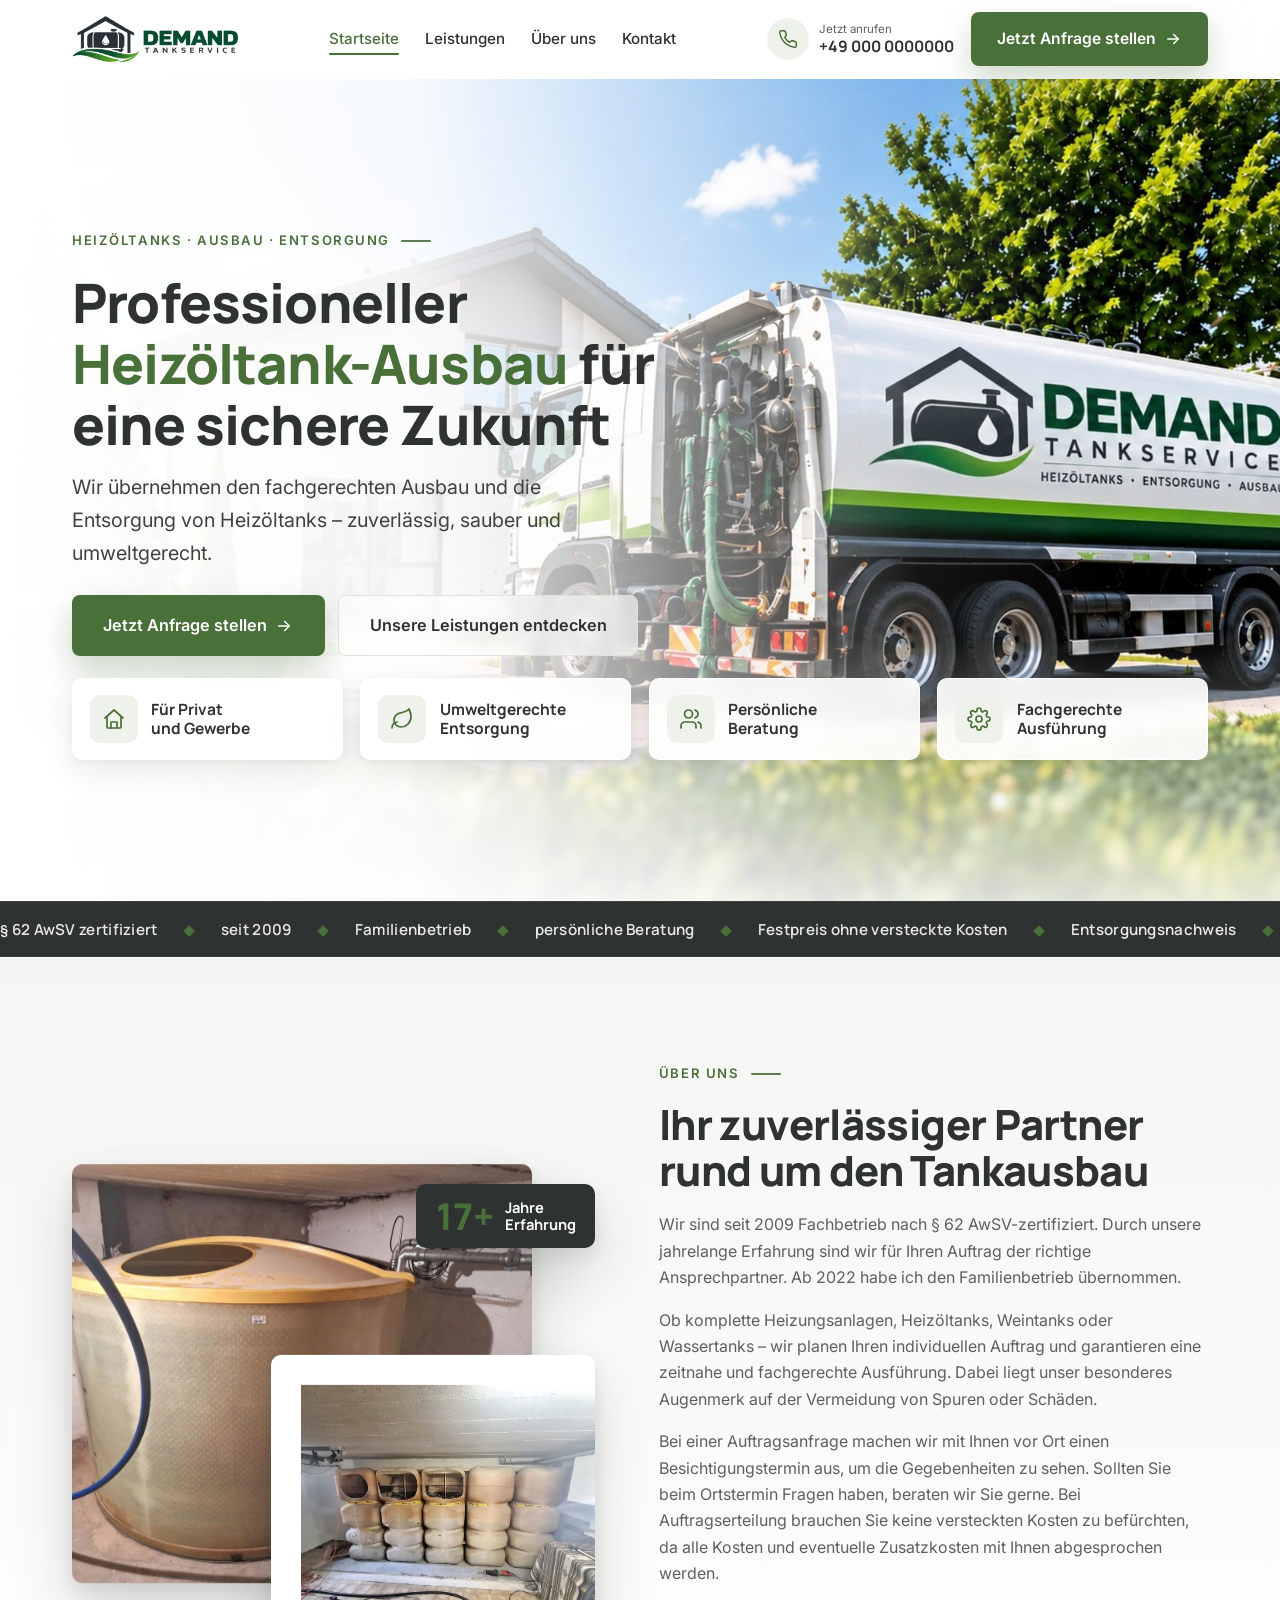
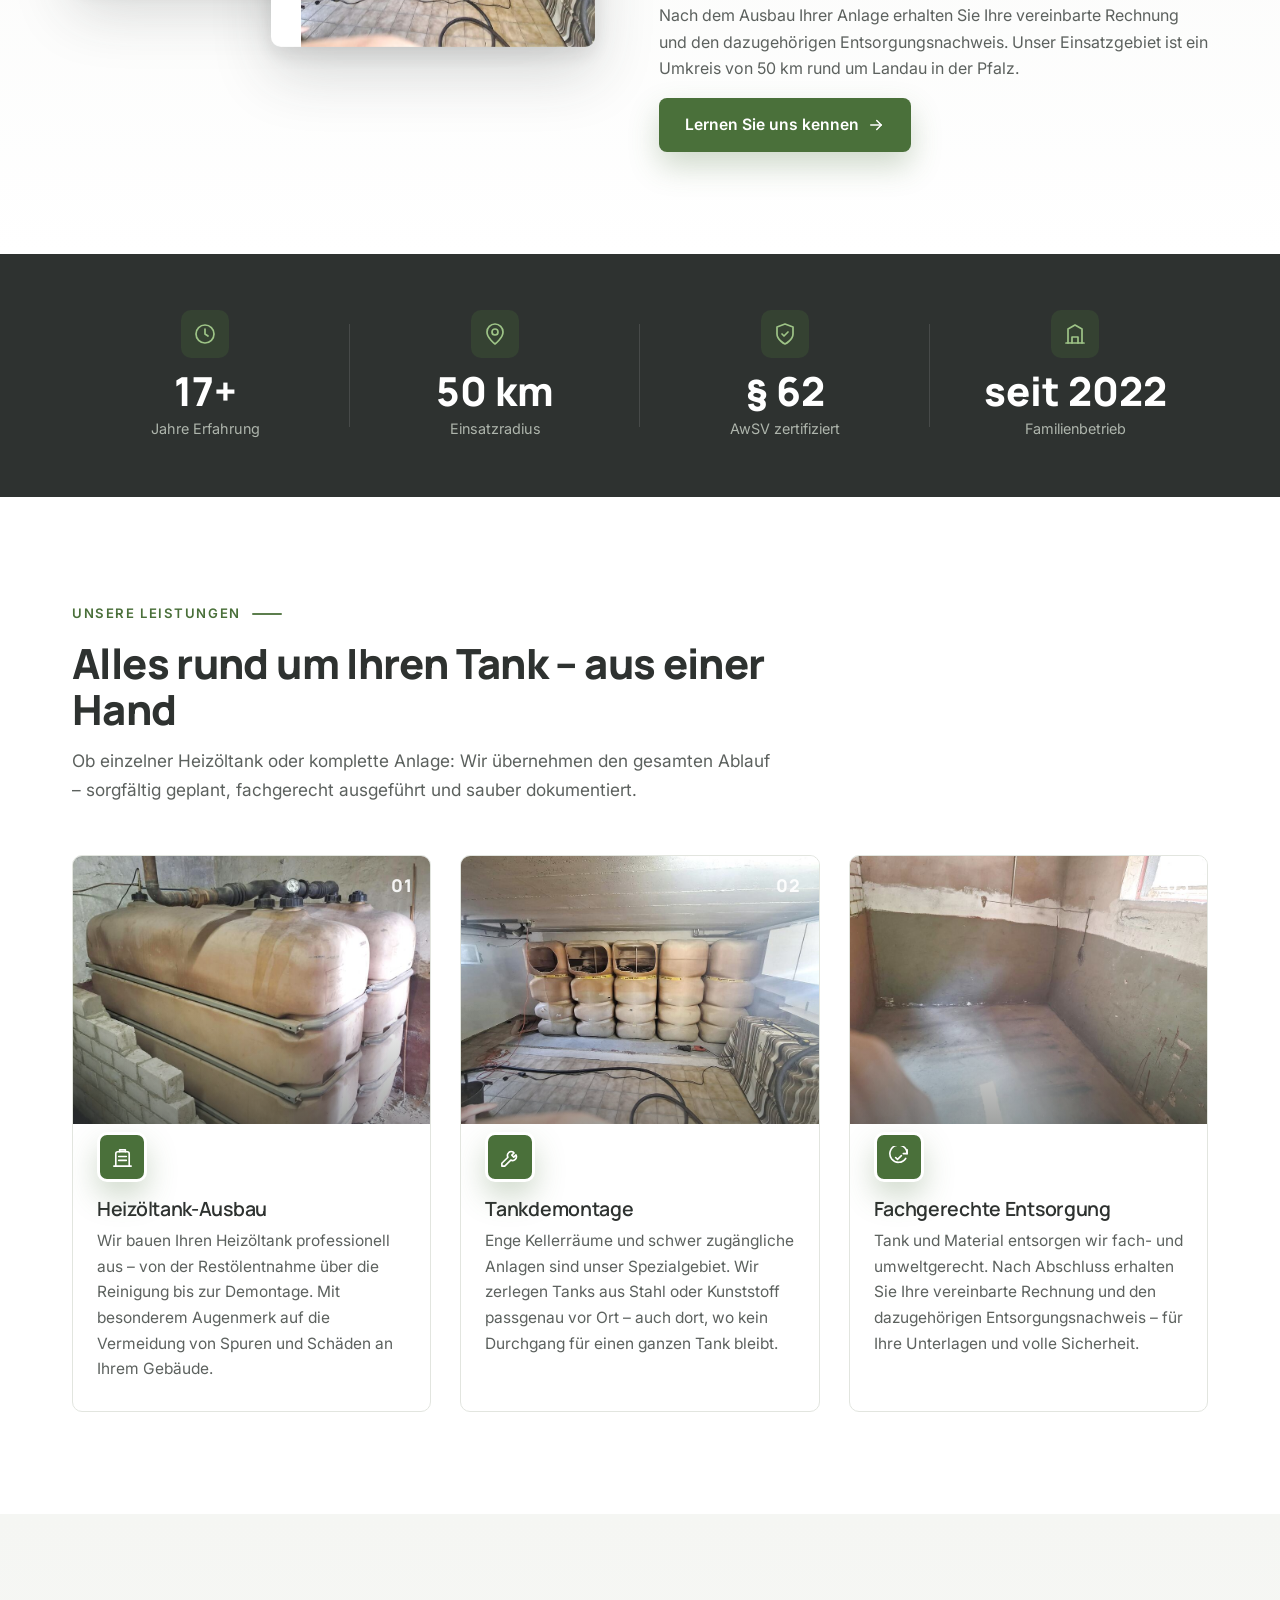
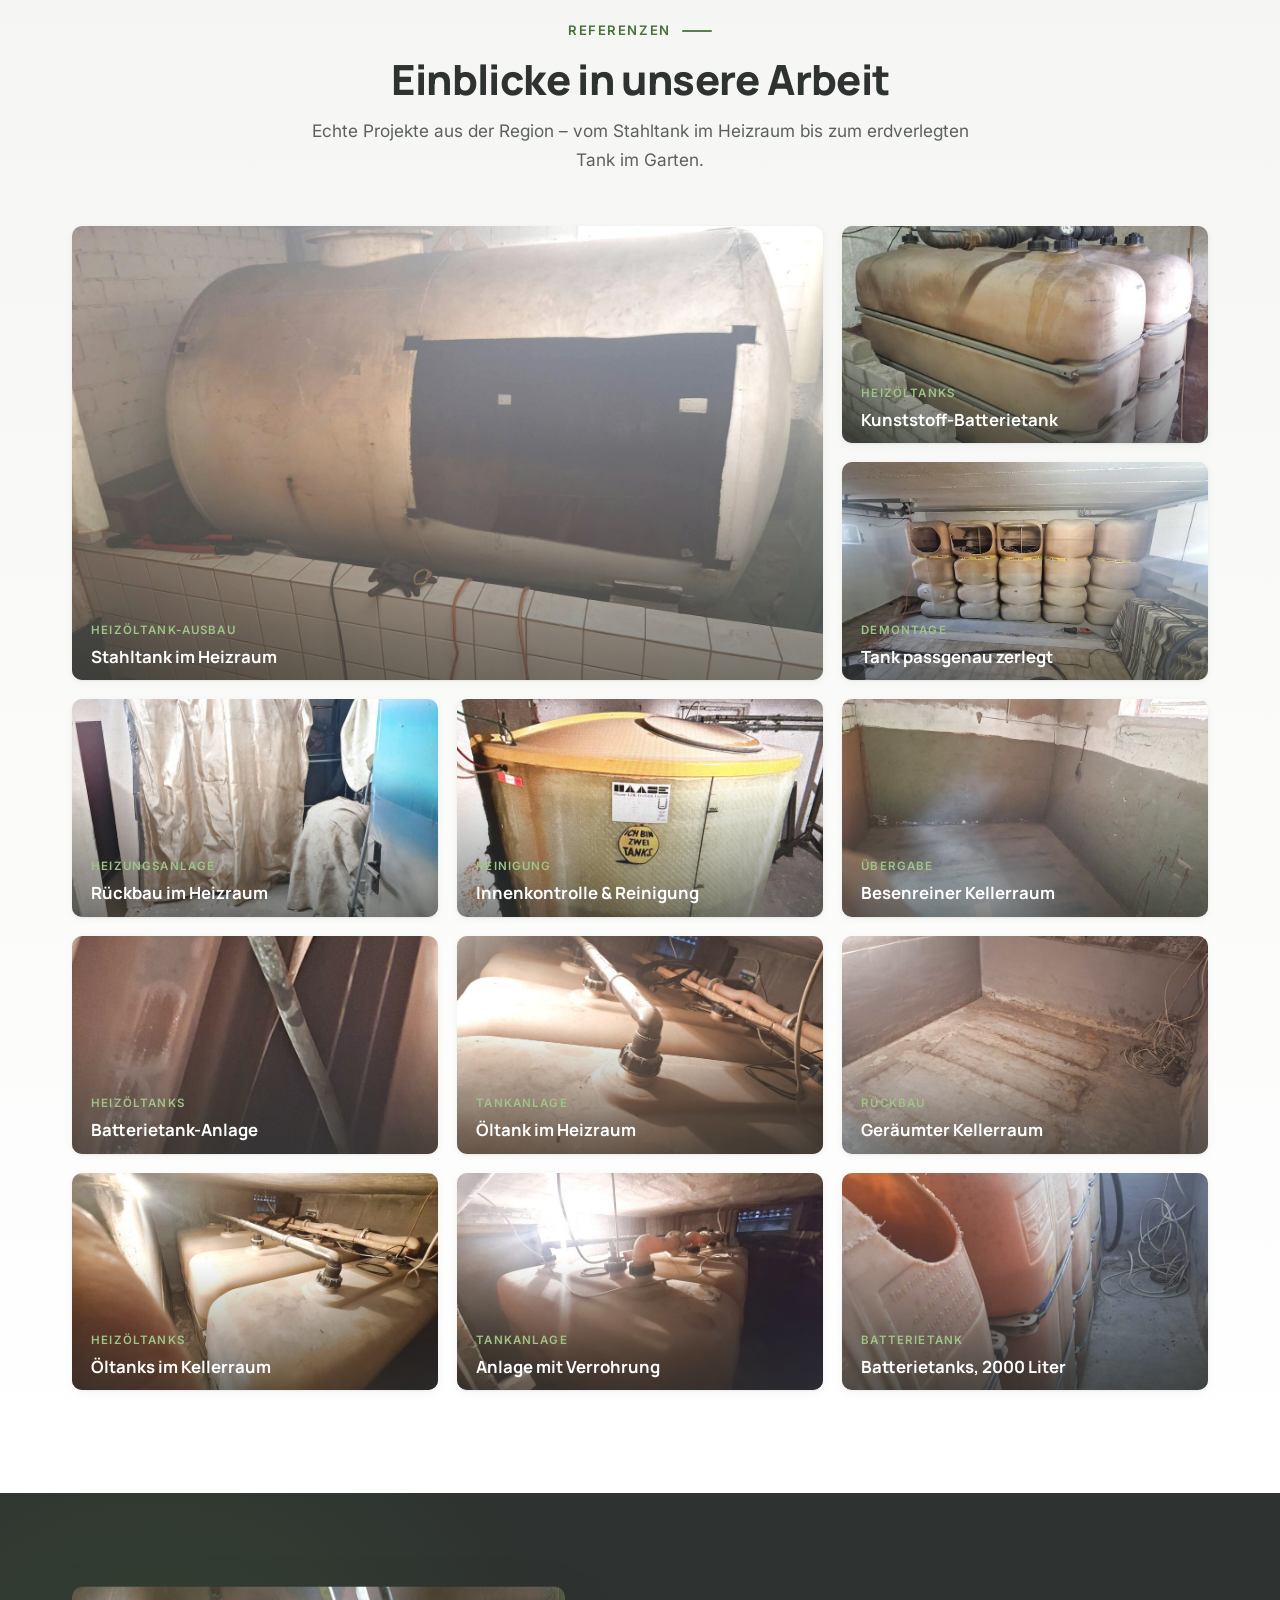
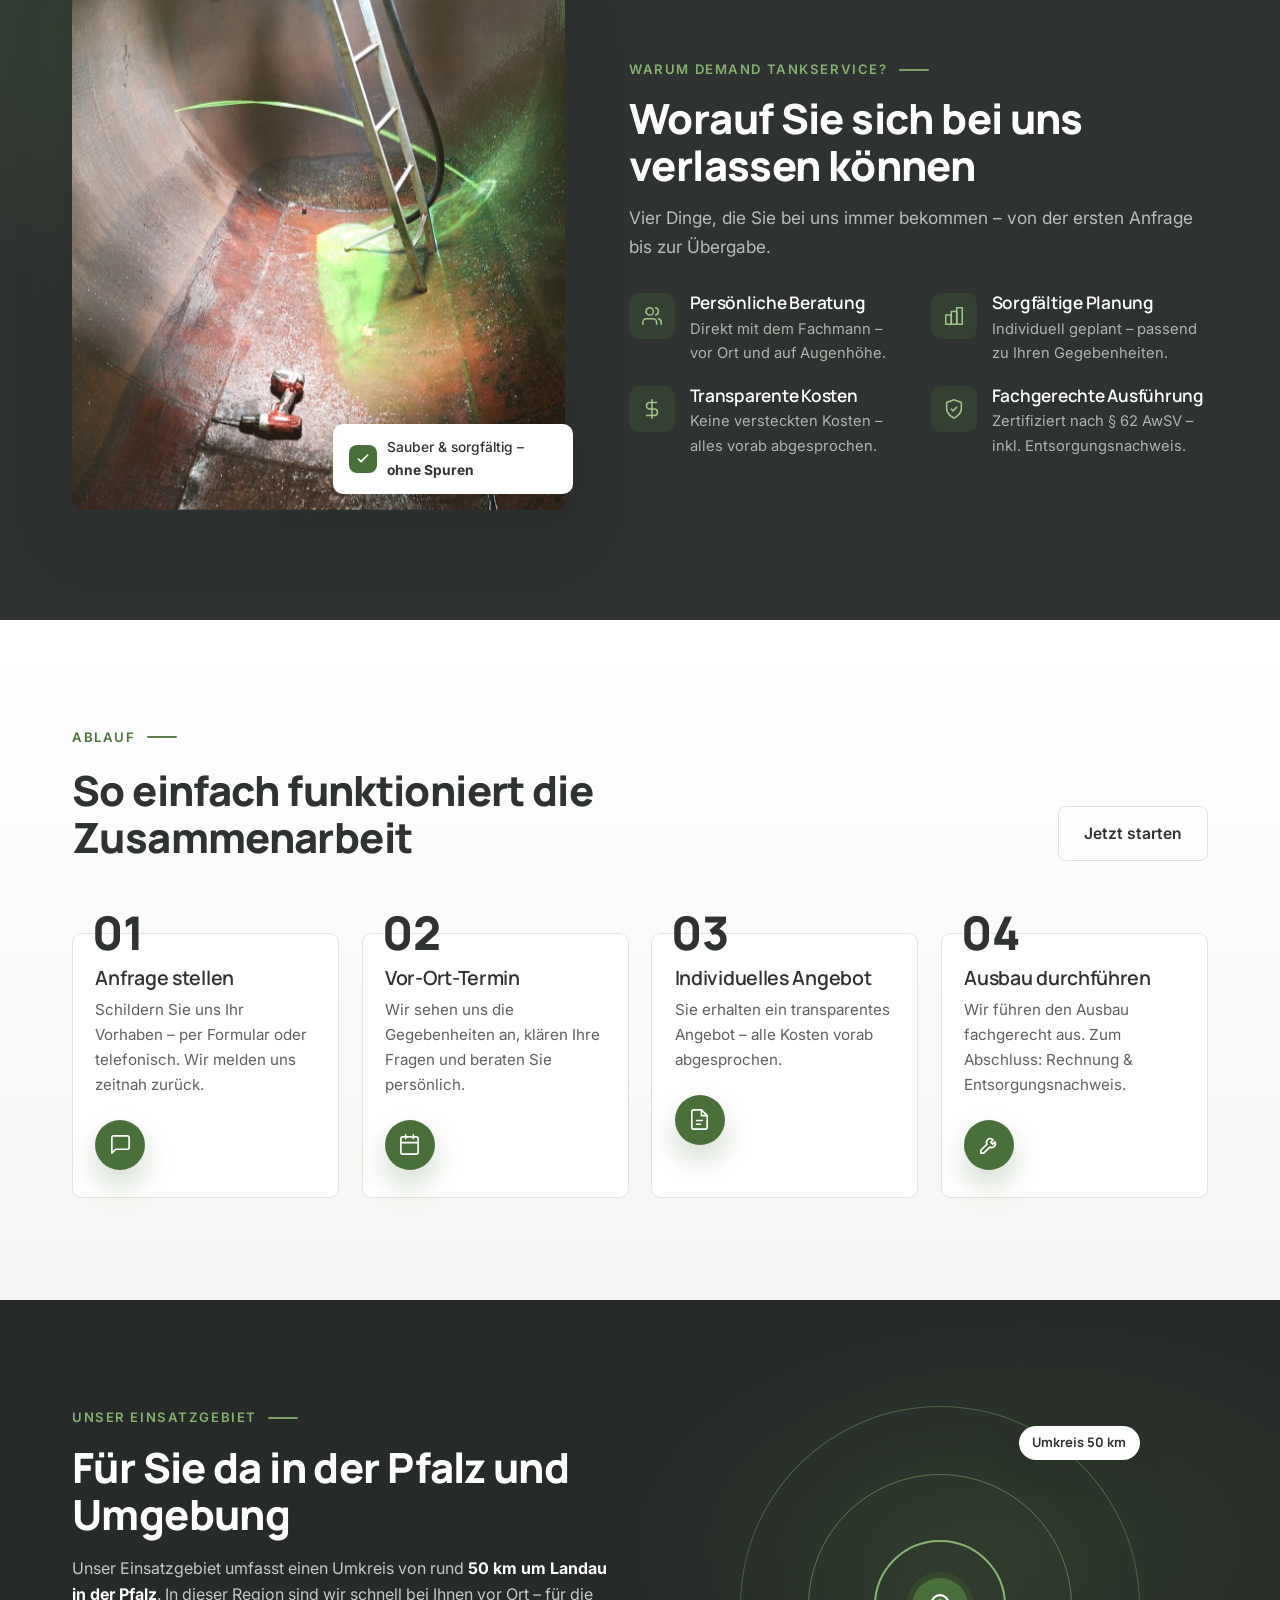
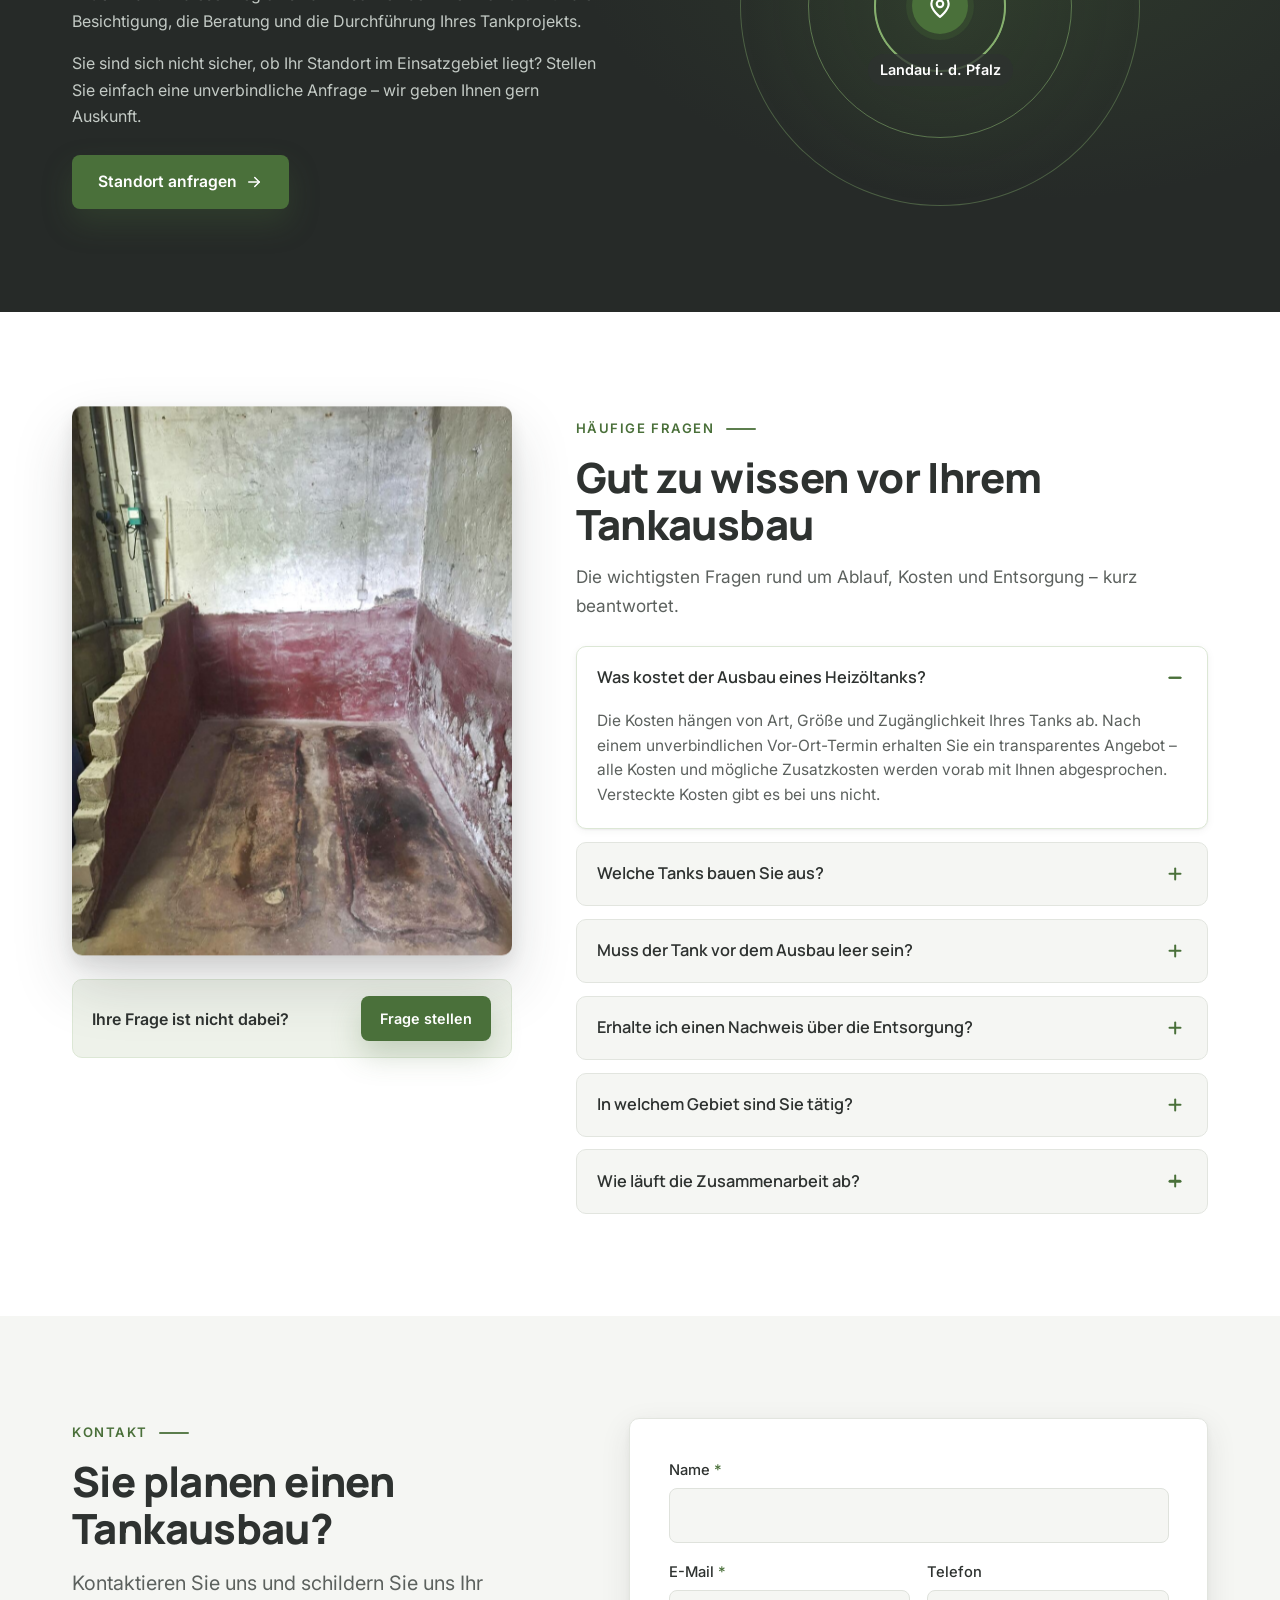
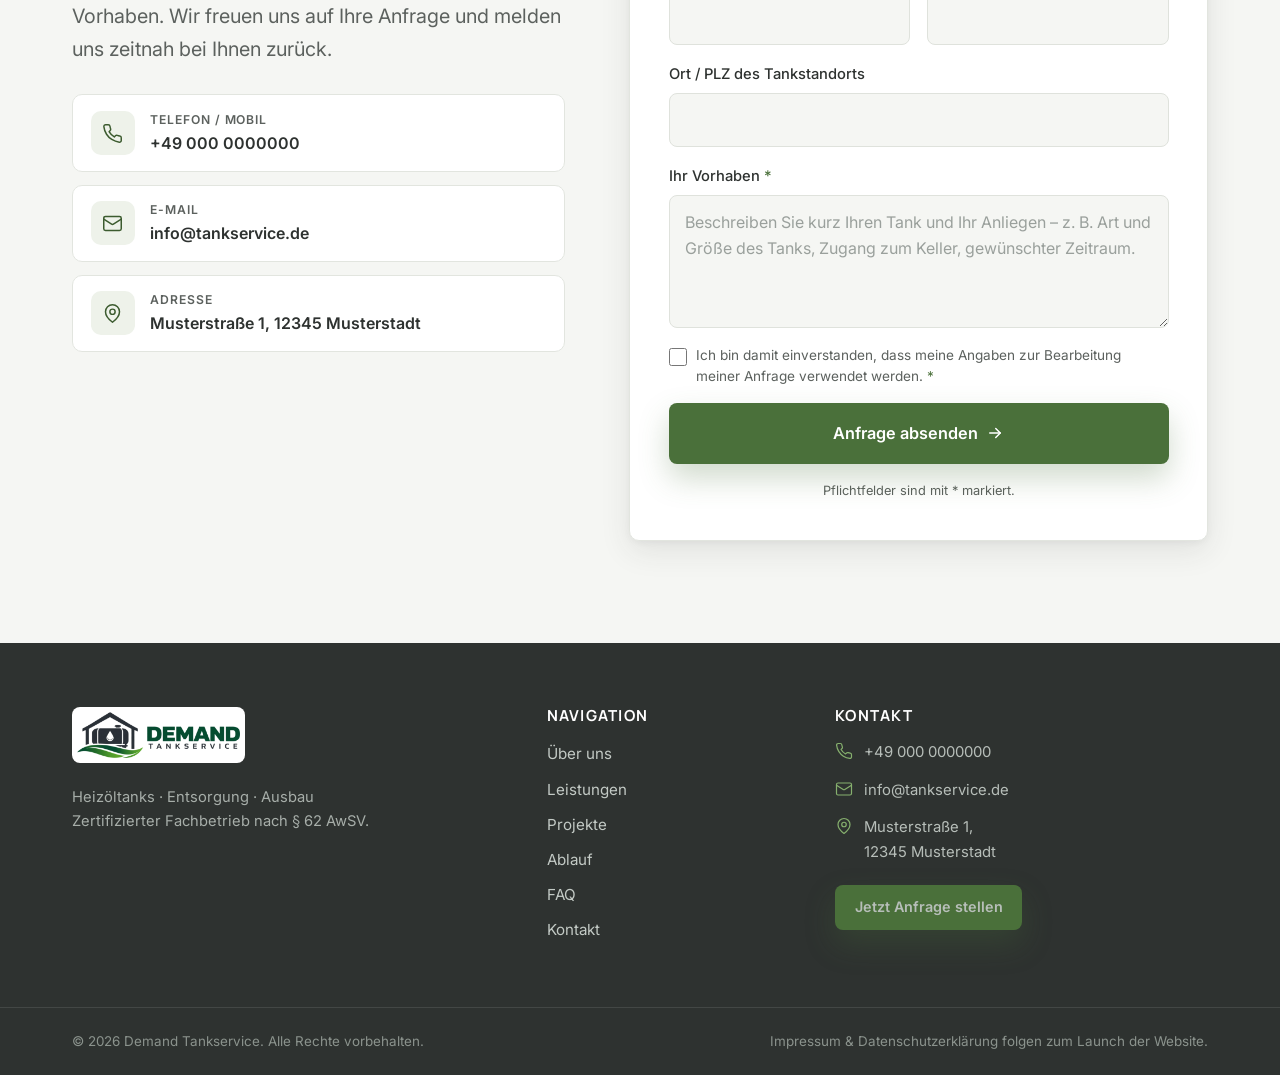
==== commit b10ee84d: "Rename brand to "Demand Tankservice" (drop "Paul") Removed "Paul" from the business name everywhere:" ====
--- a/index.html
+++ b/index.html
@@ -3,13 +3,13 @@
 <head>
   <meta charset="UTF-8" />
   <meta name="viewport" content="width=device-width, initial-scale=1.0" />
-  <title>Paul Demand Tankservice | Heizöltank-Ausbau &amp; fachgerechte Entsorgung</title>
-  <meta name="description" content="Paul Demand Tankservice – Ihr zertifizierter Fachbetrieb (§ 62 AwSV) für den Ausbau, die Demontage und die fachgerechte Entsorgung von Heizöltanks. Persönliche Beratung im Umkreis von 50 km rund um Landau in der Pfalz." />
+  <title>Demand Tankservice | Heizöltank-Ausbau &amp; fachgerechte Entsorgung</title>
+  <meta name="description" content="Demand Tankservice – Ihr zertifizierter Fachbetrieb (§ 62 AwSV) für den Ausbau, die Demontage und die fachgerechte Entsorgung von Heizöltanks. Persönliche Beratung im Umkreis von 50 km rund um Landau in der Pfalz." />
   <meta name="theme-color" content="#2E3230" />
   <link rel="icon" href="assets/favicon.png" type="image/png" />
 
   <meta property="og:type" content="website" />
-  <meta property="og:title" content="Paul Demand Tankservice – Heizöltank-Ausbau &amp; Entsorgung" />
+  <meta property="og:title" content="Demand Tankservice – Heizöltank-Ausbau &amp; Entsorgung" />
   <meta property="og:description" content="Zertifizierter Fachbetrieb nach § 62 AwSV für Heizöltank-Ausbau, Tankdemontage und fachgerechte Entsorgung. Im Umkreis von 50 km rund um Landau in der Pfalz." />
   <meta property="og:locale" content="de_DE" />
 
@@ -29,8 +29,8 @@
   <!-- ============ HEADER ============ -->
   <header class="site-header" id="top">
     <div class="container header-inner">
-      <a class="brand" href="#startseite" aria-label="Paul Demand Tankservice – Startseite">
-        <img class="brand-mark" src="assets/logo-full.png" alt="Paul Demand Tankservice" width="166" height="46" />
+      <a class="brand" href="#startseite" aria-label="Demand Tankservice – Startseite">
+        <img class="brand-mark" src="assets/logo-full.png" alt="Demand Tankservice" width="166" height="46" />
       </a>
 
       <nav class="main-nav" id="main-nav" aria-label="Hauptnavigation">
@@ -136,7 +136,7 @@
       <div class="container about-grid">
         <div class="about-media" data-reveal>
           <div class="about-figure about-figure-main" data-parallax="0.07">
-            <img src="assets/images/ueber-uns.jpg" alt="Heizöltank aus Kunststoff in einem Kellerraum, bereit für den Ausbau durch Paul Demand Tankservice" width="1120" height="1000" loading="lazy" />
+            <img src="assets/images/ueber-uns.jpg" alt="Heizöltank aus Kunststoff in einem Kellerraum, bereit für den Ausbau durch Demand Tankservice" width="1120" height="1000" loading="lazy" />
           </div>
           <div class="about-figure about-figure-sub" data-parallax="-0.1">
             <img src="assets/images/leistung-demontage.jpg" alt="Zerlegte Tanks werden für den Abtransport vorbereitet" width="900" height="675" loading="lazy" />
@@ -311,7 +311,7 @@
         </div>
 
         <div class="why-copy" data-reveal>
-          <p class="eyebrow">Warum Paul Demand Tankservice?</p>
+          <p class="eyebrow">Warum Demand Tankservice?</p>
           <h2>Worauf Sie sich bei uns verlassen können</h2>
           <p class="section-intro">Vier Dinge, die Sie bei uns immer bekommen – von der ersten Anfrage bis zur Übergabe.</p>
 
@@ -519,8 +519,8 @@
   <footer class="site-footer">
     <div class="container footer-inner">
       <div class="footer-brand">
-        <a class="brand brand-footer" href="#top" aria-label="Paul Demand Tankservice – nach oben">
-          <img class="brand-mark" src="assets/logo-full.png" alt="Paul Demand Tankservice" width="173" height="48" />
+        <a class="brand brand-footer" href="#top" aria-label="Demand Tankservice – nach oben">
+          <img class="brand-mark" src="assets/logo-full.png" alt="Demand Tankservice" width="173" height="48" />
         </a>
         <p class="footer-tagline">Heizöltanks · Entsorgung · Ausbau<br />Zertifizierter Fachbetrieb nach § 62 AwSV.</p>
       </div>
@@ -550,7 +550,7 @@
 
     <div class="footer-bottom">
       <div class="container footer-bottom-inner">
-        <p>&copy; <span id="jahr">2026</span> Paul Demand Tankservice. Alle Rechte vorbehalten.</p>
+        <p>&copy; <span id="jahr">2026</span> Demand Tankservice. Alle Rechte vorbehalten.</p>
         <p class="footer-legal-note">Impressum &amp; Datenschutzerklärung folgen zum Launch der Website.</p>
       </div>
     </div>
--- a/css/styles.css
+++ b/css/styles.css
@@ -1,5 +1,5 @@
 /* =========================================================
-   Paul Demand Tankservice – Homepage (Staging) · v4
+   Demand Tankservice – Homepage (Staging) · v4
    Flat brand green (#4A703A) · 10px radius · premium · animated
    ========================================================= */
 
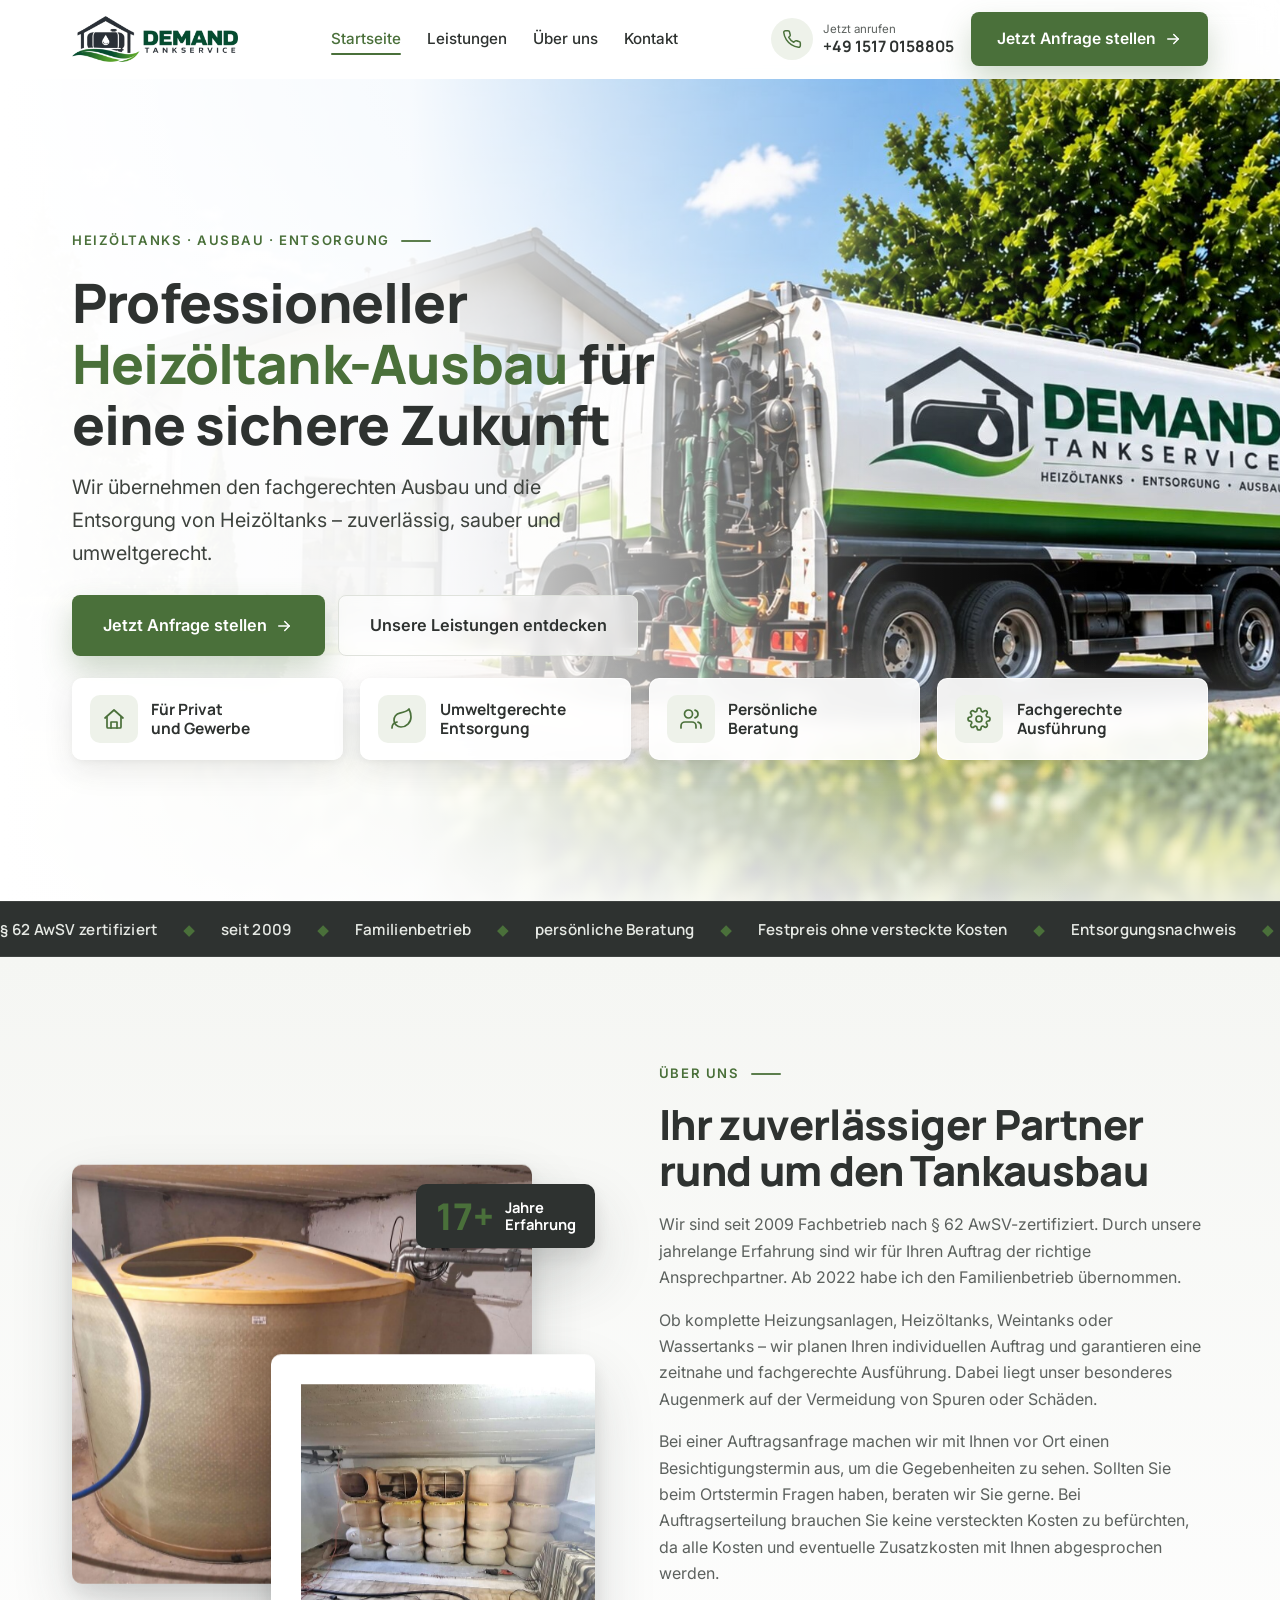
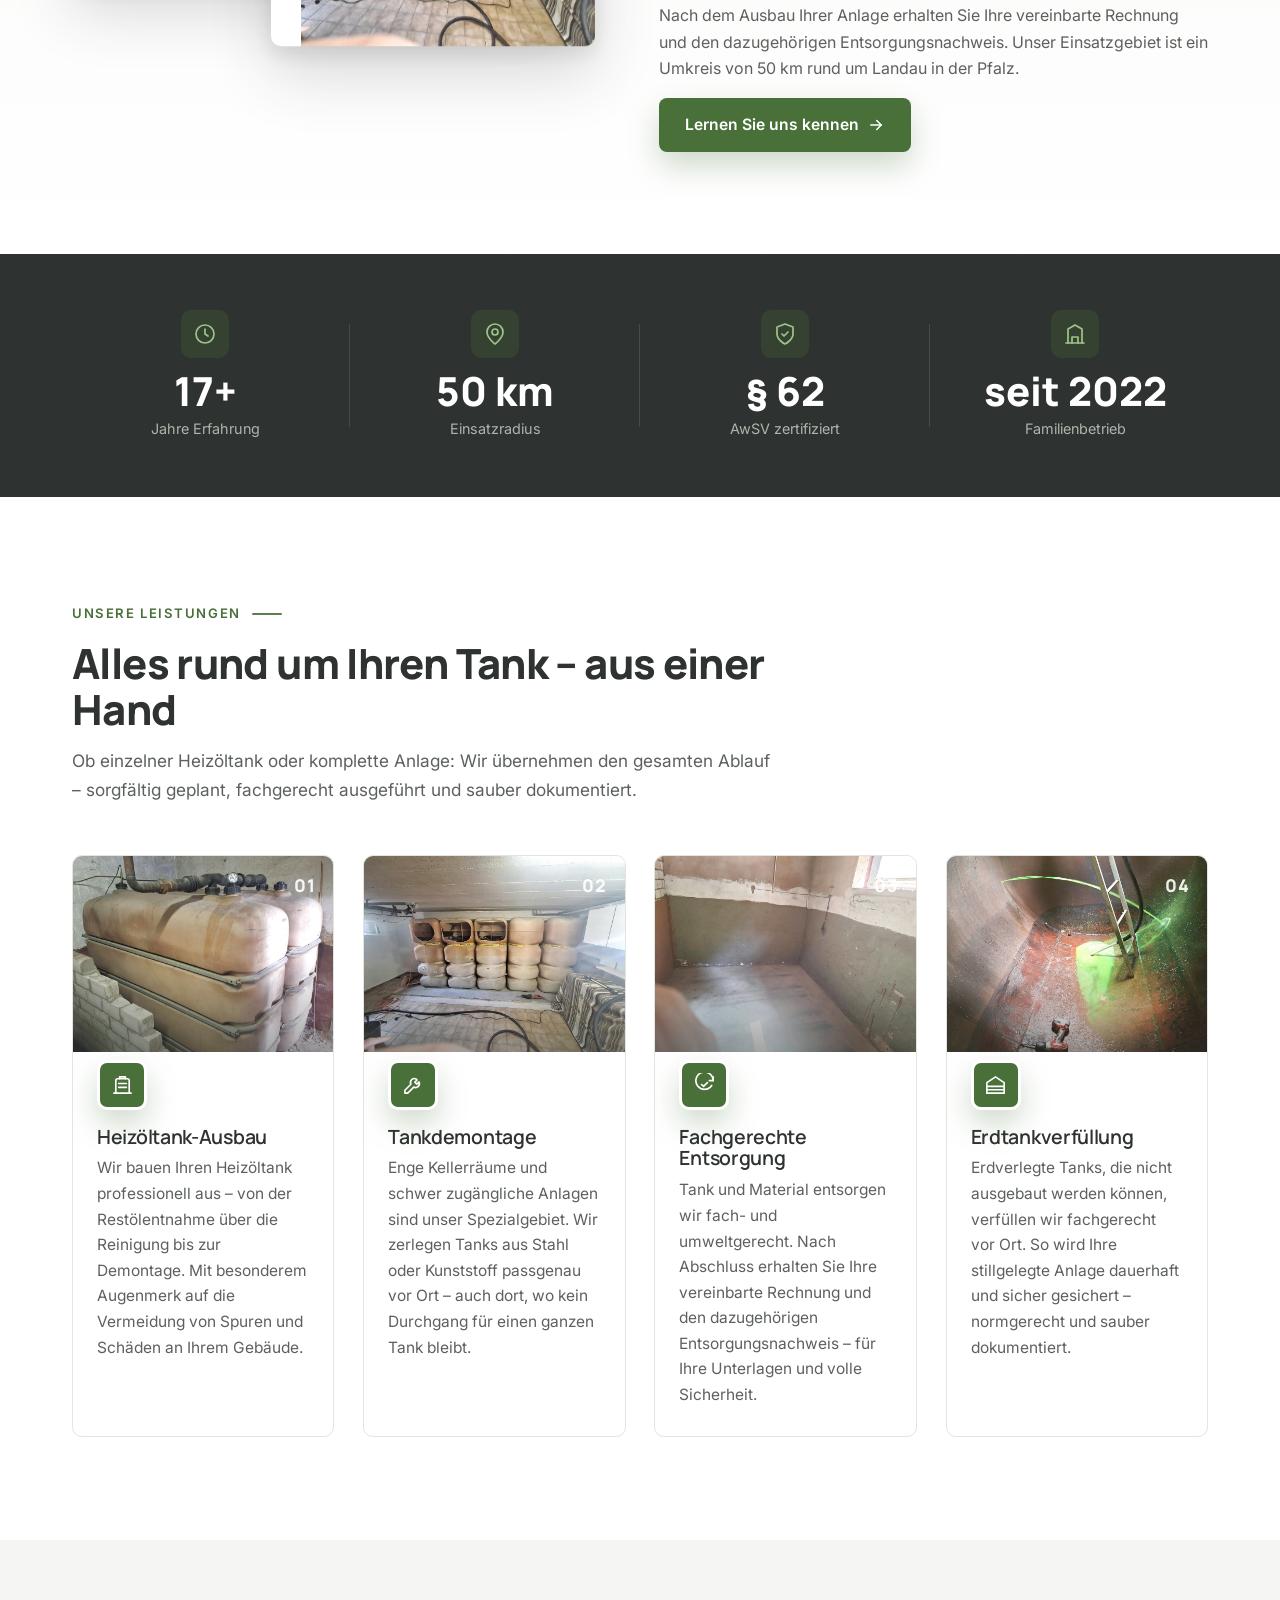
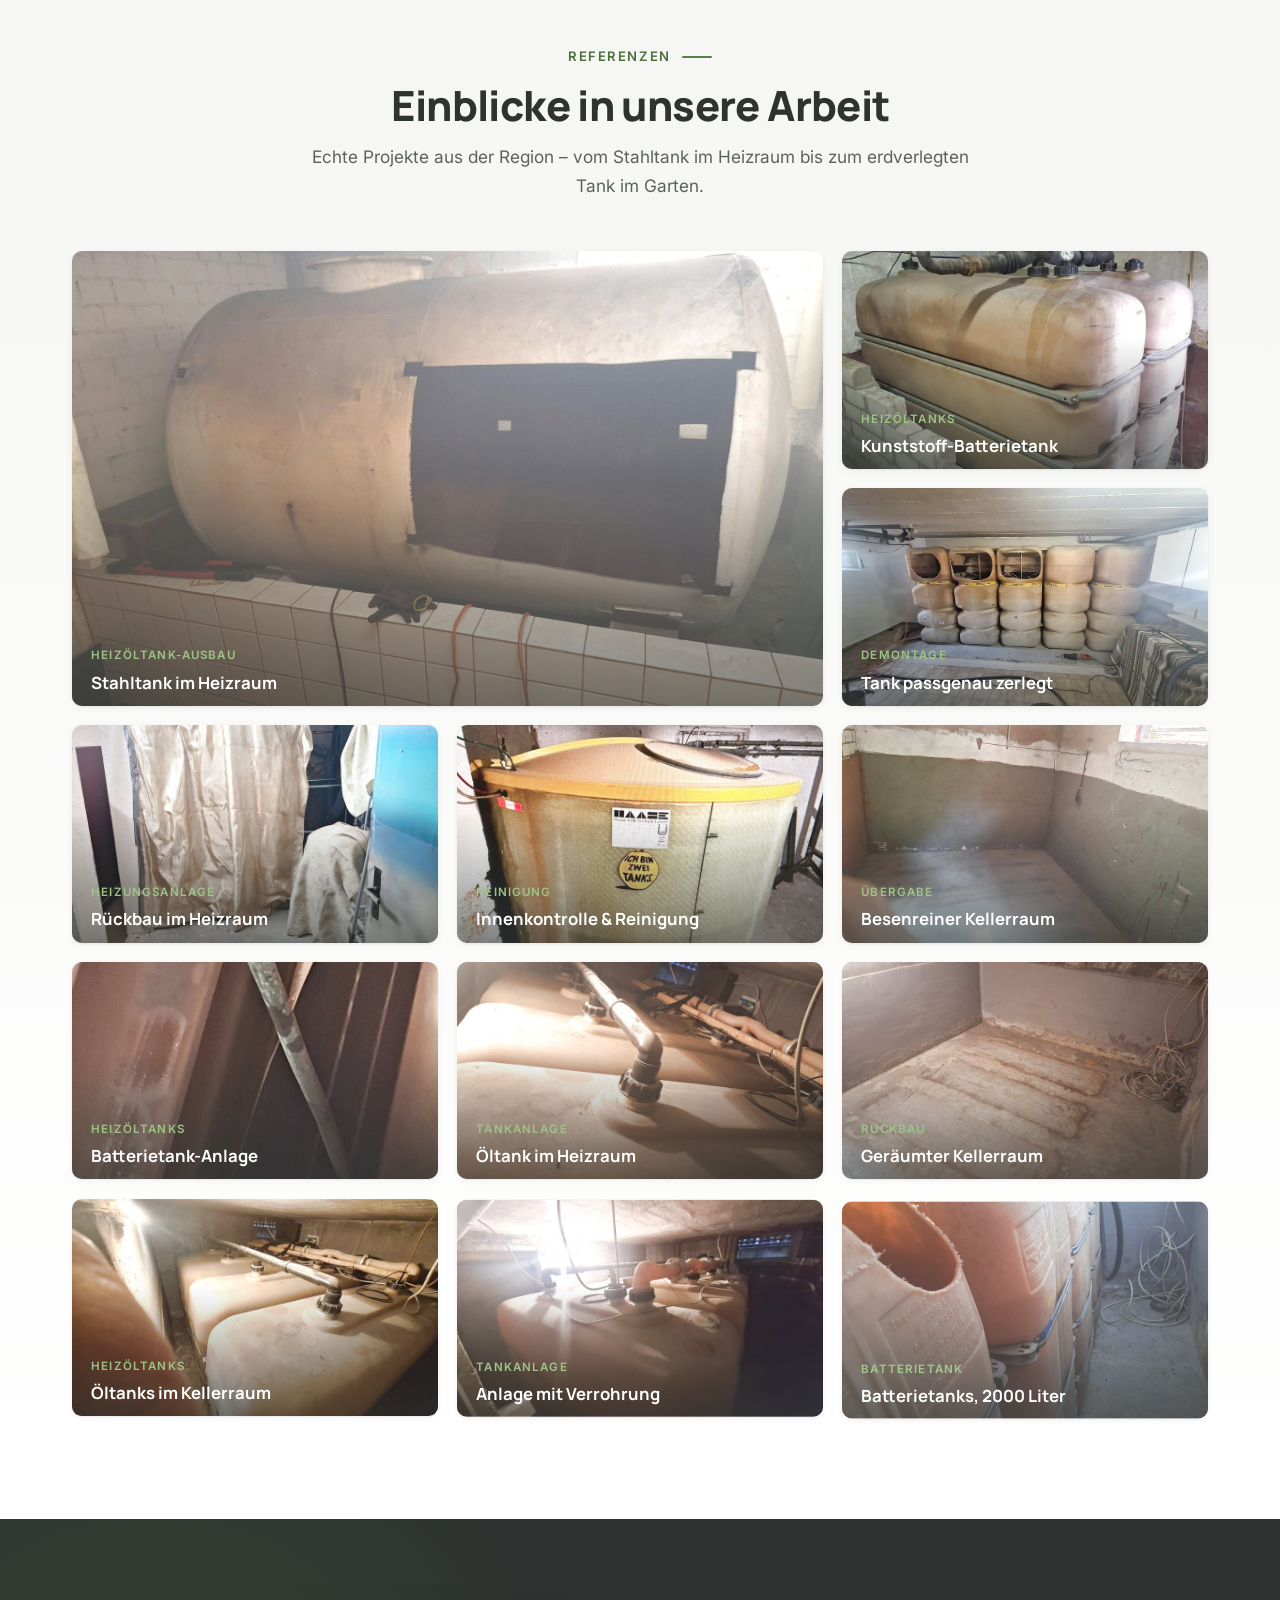
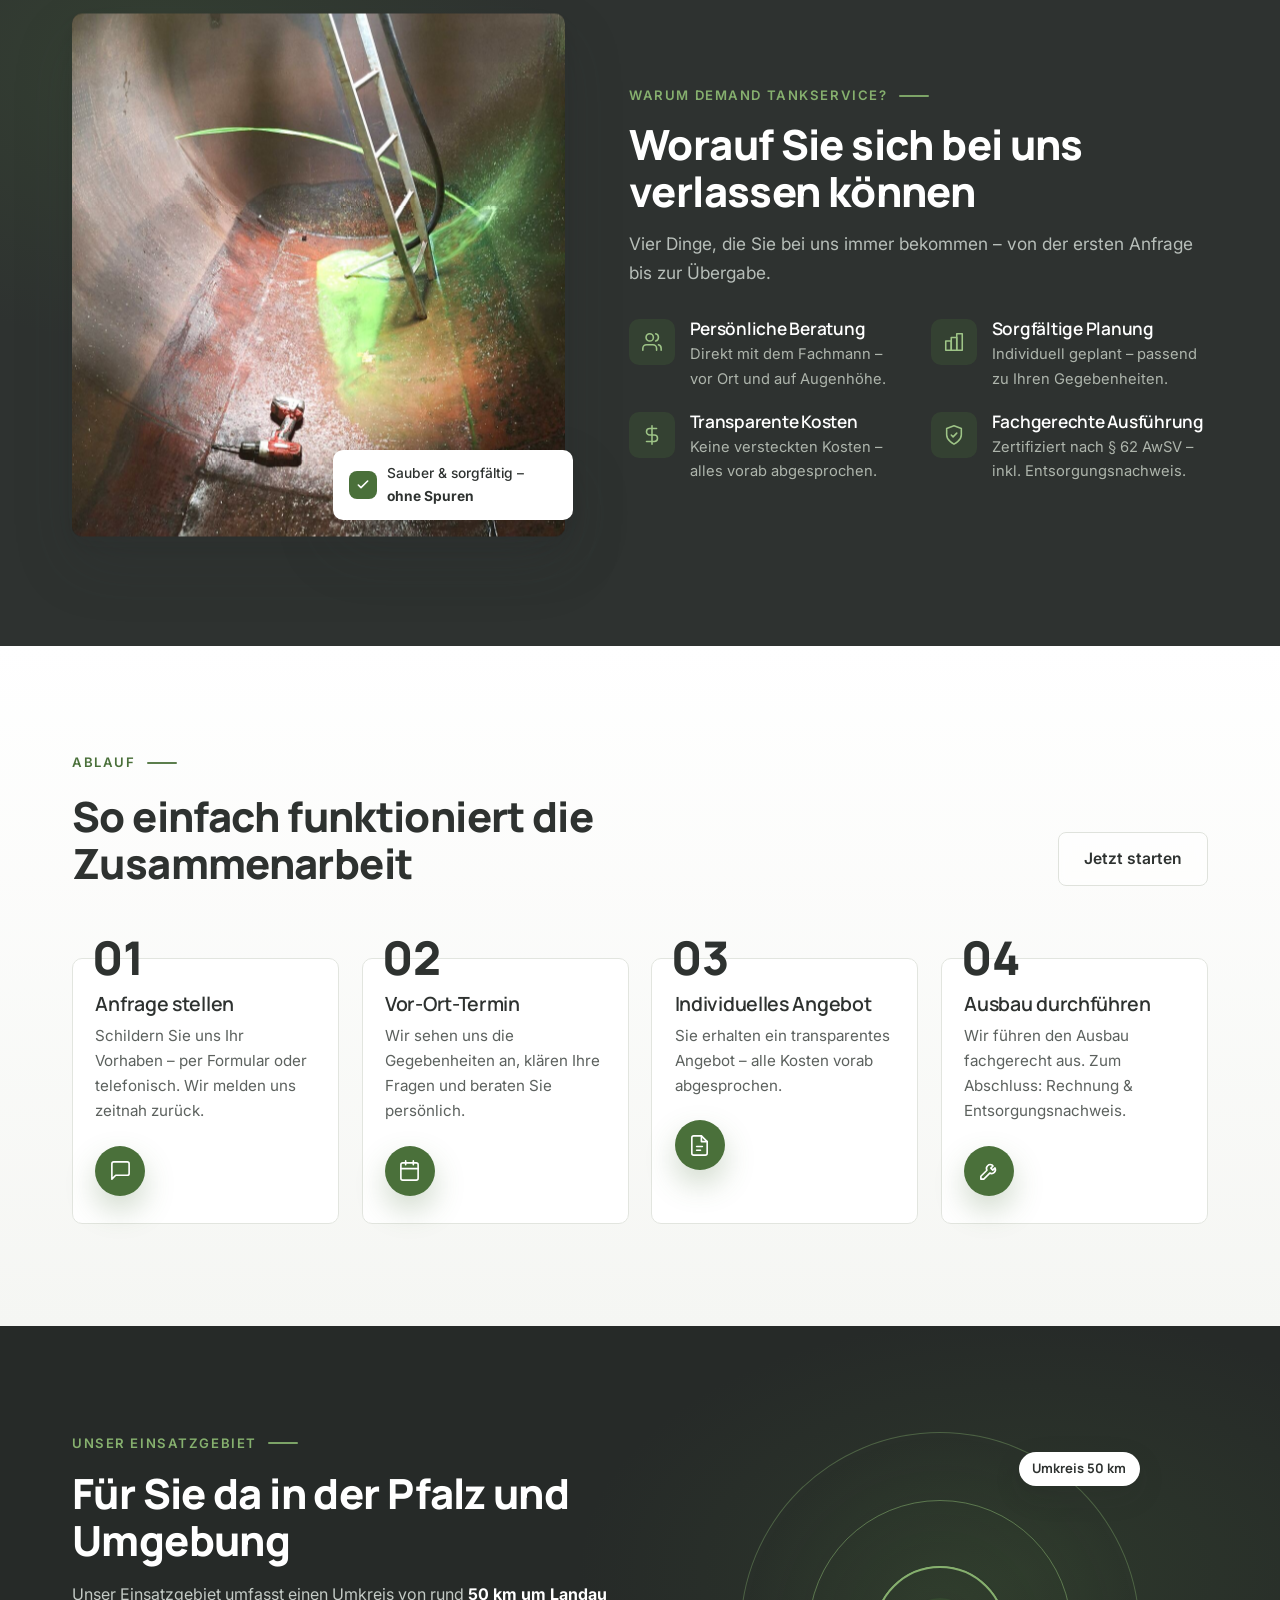
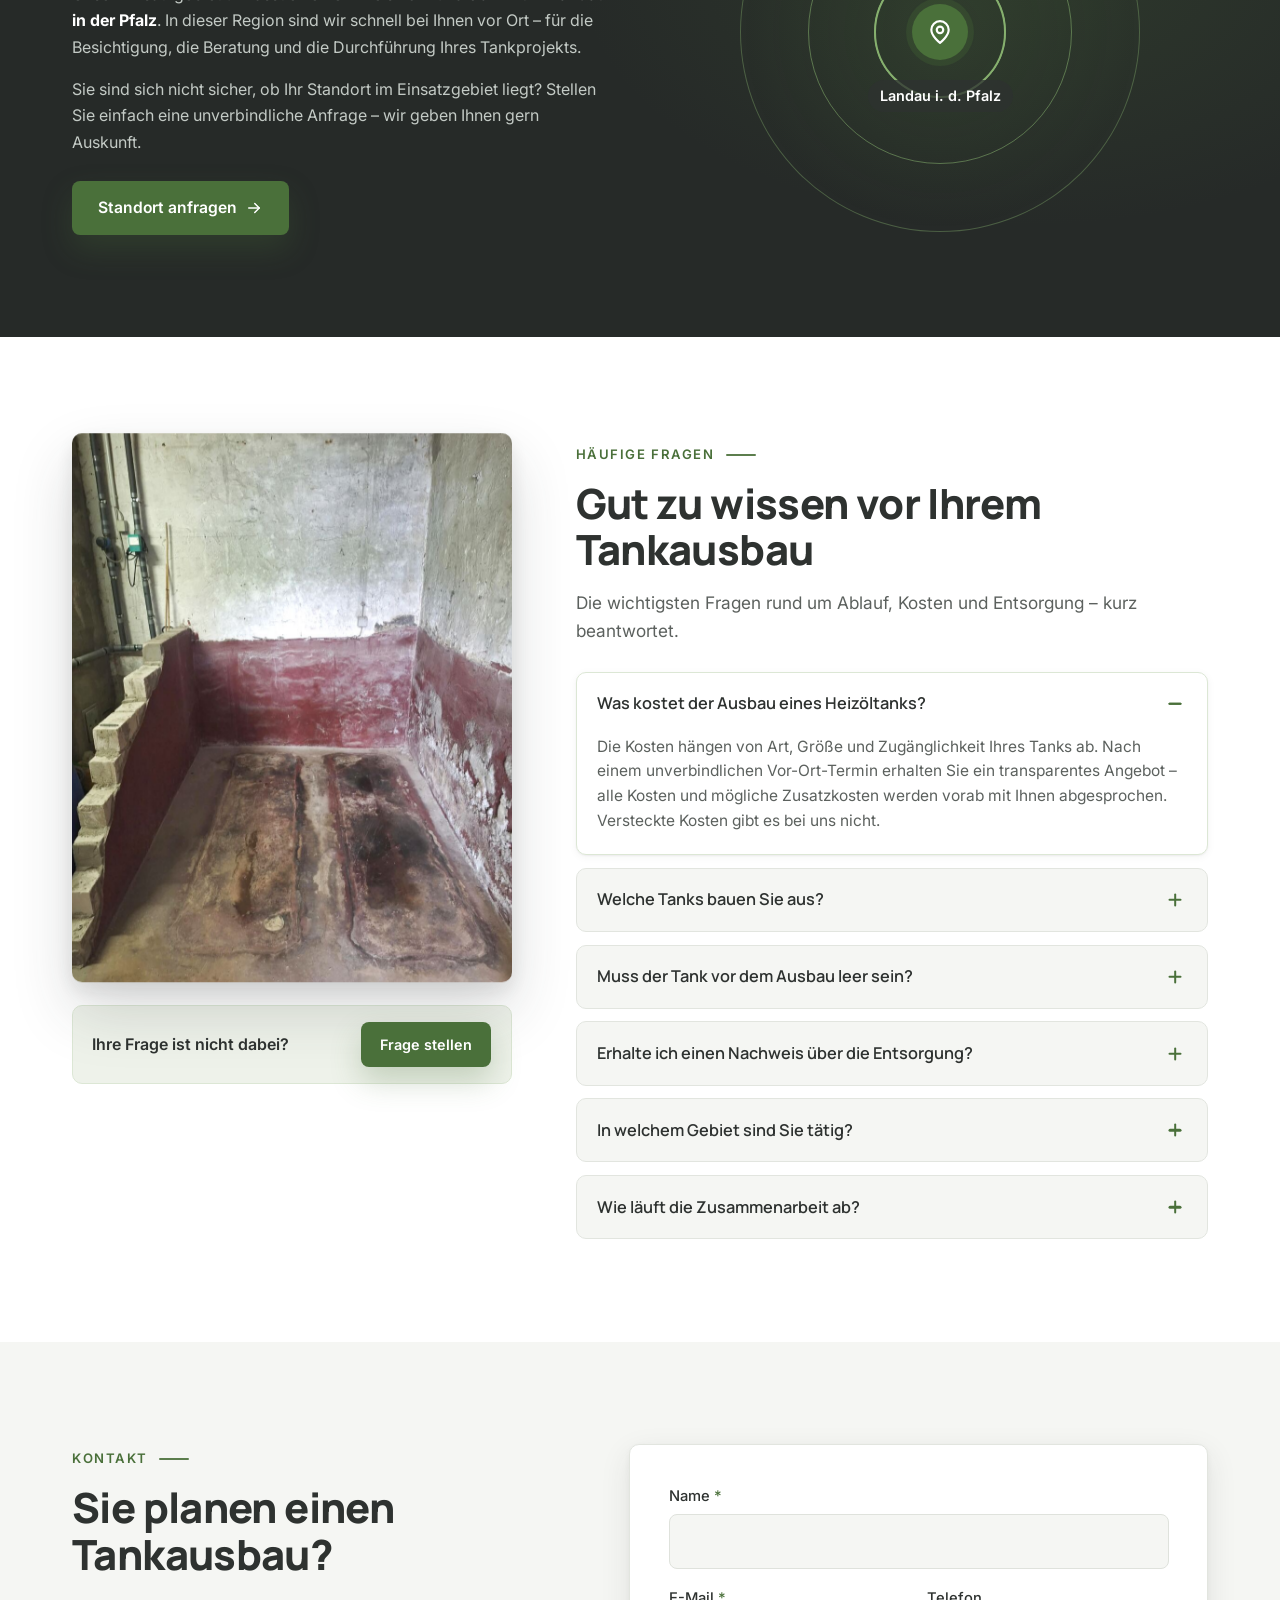
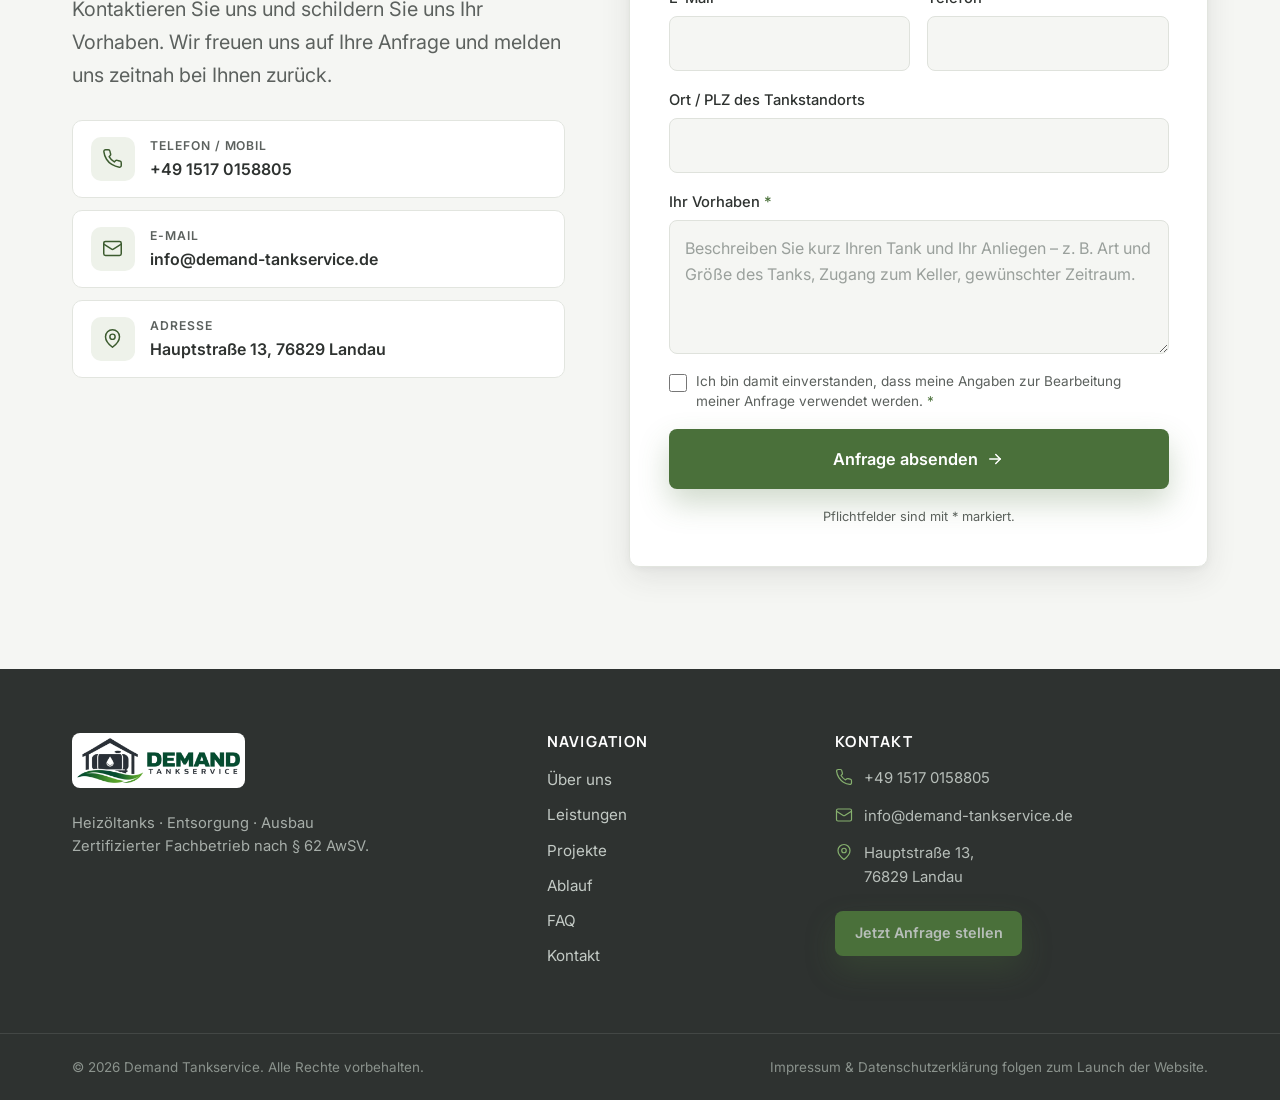
==== commit f4f4747d: "Update contact details and add Erdtankverfüllung service Contact details taken from the official bus" ====
--- a/index.html
+++ b/index.html
@@ -43,9 +43,9 @@
       </nav>
 
       <div class="header-right">
-        <a class="header-call" href="tel:+490000000000">
+        <a class="header-call" href="tel:+4915170158805">
           <span class="header-call-ic" aria-hidden="true"><svg viewBox="0 0 24 24" fill="none" stroke="currentColor" stroke-width="1.8" stroke-linecap="round" stroke-linejoin="round"><path d="M22 16.92v3a2 2 0 0 1-2.18 2 19.8 19.8 0 0 1-8.63-3.07 19.5 19.5 0 0 1-6-6 19.8 19.8 0 0 1-3.07-8.67A2 2 0 0 1 4.11 2h3a2 2 0 0 1 2 1.72c.13.96.36 1.9.7 2.81a2 2 0 0 1-.45 2.11L8.09 9.91a16 16 0 0 0 6 6l1.27-1.27a2 2 0 0 1 2.11-.45c.9.34 1.85.57 2.81.7A2 2 0 0 1 22 16.92Z"/></svg></span>
-          <span class="header-call-txt"><span class="header-call-label">Jetzt anrufen</span><span class="header-call-num">+49&nbsp;000&nbsp;0000000</span></span>
+          <span class="header-call-txt"><span class="header-call-label">Jetzt anrufen</span><span class="header-call-num">+49&nbsp;1517&nbsp;0158805</span></span>
         </a>
         <a class="btn btn-primary header-cta" href="#kontakt">
           <span>Jetzt Anfrage stellen</span>
@@ -196,7 +196,7 @@
           <p class="section-intro">Ob einzelner Heizöltank oder komplette Anlage: Wir übernehmen den gesamten Ablauf – sorgfältig geplant, fachgerecht ausgeführt und sauber dokumentiert.</p>
         </header>
 
-        <div class="cards cards-3" data-reveal-group>
+        <div class="cards cards-4" data-reveal-group>
           <article class="card leistung" data-reveal-item>
             <div class="card-media">
               <img src="assets/images/leistung-ausbau.jpg" alt="Heizöltanks aus Kunststoff im Kellerraum vor dem Ausbau" width="900" height="675" loading="lazy" />
@@ -228,6 +228,17 @@
               <div class="card-icon" aria-hidden="true"><svg viewBox="0 0 24 24" fill="none" stroke="currentColor" stroke-width="1.7" stroke-linecap="round" stroke-linejoin="round"><path d="M21 8a9 9 0 1 0-1.5 5"/><path d="M21 4v4h-4"/><path d="m9 12 2 2 4-4"/></svg></div>
               <h3>Fachgerechte Entsorgung</h3>
               <p>Tank und Material entsorgen wir fach- und umweltgerecht. Nach Abschluss erhalten Sie Ihre vereinbarte Rechnung und den dazugehörigen Entsorgungsnachweis – für Ihre Unterlagen und volle Sicherheit.</p>
+            </div>
+          </article>
+          <article class="card leistung" data-reveal-item>
+            <div class="card-media">
+              <img src="assets/images/why-work.jpg" alt="Erdverlegter Heizöltank im Außenbereich vor der Verfüllung" width="1000" height="1180" loading="lazy" />
+              <span class="card-index">04</span>
+            </div>
+            <div class="card-body">
+              <div class="card-icon" aria-hidden="true"><svg viewBox="0 0 24 24" fill="none" stroke="currentColor" stroke-width="1.7" stroke-linecap="round" stroke-linejoin="round"><path d="M3 21h18"/><path d="M3 21V10l9-6 9 6v11"/><path d="M3 14h18M3 17.5h18"/></svg></div>
+              <h3>Erdtankverfüllung</h3>
+              <p>Erdverlegte Tanks, die nicht ausgebaut werden können, verfüllen wir fachgerecht vor Ort. So wird Ihre stillgelegte Anlage dauerhaft und sicher gesichert – normgerecht und sauber dokumentiert.</p>
             </div>
           </article>
         </div>
@@ -462,15 +473,15 @@
           <ul class="contact-cards">
             <li class="contact-c">
               <span class="contact-c-icon" aria-hidden="true"><svg viewBox="0 0 24 24" fill="none" stroke="currentColor" stroke-width="1.7" stroke-linecap="round" stroke-linejoin="round"><path d="M22 16.92v3a2 2 0 0 1-2.18 2 19.8 19.8 0 0 1-8.63-3.07 19.5 19.5 0 0 1-6-6 19.8 19.8 0 0 1-3.07-8.67A2 2 0 0 1 4.11 2h3a2 2 0 0 1 2 1.72c.13.96.36 1.9.7 2.81a2 2 0 0 1-.45 2.11L8.09 9.91a16 16 0 0 0 6 6l1.27-1.27a2 2 0 0 1 2.11-.45c.9.34 1.85.57 2.81.7A2 2 0 0 1 22 16.92Z"/></svg></span>
-              <span class="contact-c-body"><span class="contact-c-label">Telefon / Mobil</span><a class="contact-c-value" href="tel:+490000000000">+49&nbsp;000&nbsp;0000000</a></span>
+              <span class="contact-c-body"><span class="contact-c-label">Telefon / Mobil</span><a class="contact-c-value" href="tel:+4915170158805">+49&nbsp;1517&nbsp;0158805</a></span>
             </li>
             <li class="contact-c">
               <span class="contact-c-icon" aria-hidden="true"><svg viewBox="0 0 24 24" fill="none" stroke="currentColor" stroke-width="1.7" stroke-linecap="round" stroke-linejoin="round"><rect x="2" y="4" width="20" height="16" rx="2"/><path d="m22 7-8.97 5.7a1.94 1.94 0 0 1-2.06 0L2 7"/></svg></span>
-              <span class="contact-c-body"><span class="contact-c-label">E-Mail</span><a class="contact-c-value" href="mailto:info@tankservice.de">info@tankservice.de</a></span>
+              <span class="contact-c-body"><span class="contact-c-label">E-Mail</span><a class="contact-c-value" href="mailto:info@demand-tankservice.de">info@demand-tankservice.de</a></span>
             </li>
             <li class="contact-c">
               <span class="contact-c-icon" aria-hidden="true"><svg viewBox="0 0 24 24" fill="none" stroke="currentColor" stroke-width="1.7" stroke-linecap="round" stroke-linejoin="round"><path d="M20 10c0 6-8 12-8 12s-8-6-8-12a8 8 0 0 1 16 0Z"/><circle cx="12" cy="10" r="3"/></svg></span>
-              <span class="contact-c-body"><span class="contact-c-label">Adresse</span><a class="contact-c-value" href="https://www.google.com/maps/search/?api=1&amp;query=Musterstra%C3%9Fe+1+12345+Musterstadt" target="_blank" rel="noopener">Musterstraße 1, 12345 Musterstadt</a></span>
+              <span class="contact-c-body"><span class="contact-c-label">Adresse</span><a class="contact-c-value" href="https://www.google.com/maps/search/?api=1&amp;query=Hauptstra%C3%9Fe+13+76829+Landau" target="_blank" rel="noopener">Hauptstraße 13, 76829 Landau</a></span>
             </li>
           </ul>
         </div>
@@ -540,9 +551,9 @@
       <div class="footer-contact">
         <h4>Kontakt</h4>
         <ul>
-          <li><svg viewBox="0 0 24 24" fill="none" stroke="currentColor" stroke-width="1.6" stroke-linecap="round" stroke-linejoin="round" aria-hidden="true"><path d="M22 16.92v3a2 2 0 0 1-2.18 2 19.8 19.8 0 0 1-8.63-3.07 19.5 19.5 0 0 1-6-6 19.8 19.8 0 0 1-3.07-8.67A2 2 0 0 1 4.11 2h3a2 2 0 0 1 2 1.72c.13.96.36 1.9.7 2.81a2 2 0 0 1-.45 2.11L8.09 9.91a16 16 0 0 0 6 6l1.27-1.27a2 2 0 0 1 2.11-.45c.9.34 1.85.57 2.81.7A2 2 0 0 1 22 16.92Z"/></svg><a href="tel:+490000000000">+49&nbsp;000&nbsp;0000000</a></li>
-          <li><svg viewBox="0 0 24 24" fill="none" stroke="currentColor" stroke-width="1.6" stroke-linecap="round" stroke-linejoin="round" aria-hidden="true"><rect x="2" y="4" width="20" height="16" rx="2"/><path d="m22 7-8.97 5.7a1.94 1.94 0 0 1-2.06 0L2 7"/></svg><a href="mailto:info@tankservice.de">info@tankservice.de</a></li>
-          <li><svg viewBox="0 0 24 24" fill="none" stroke="currentColor" stroke-width="1.6" stroke-linecap="round" stroke-linejoin="round" aria-hidden="true"><path d="M20 10c0 6-8 12-8 12s-8-6-8-12a8 8 0 0 1 16 0Z"/><circle cx="12" cy="10" r="3"/></svg><span>Musterstraße 1,<br />12345 Musterstadt</span></li>
+          <li><svg viewBox="0 0 24 24" fill="none" stroke="currentColor" stroke-width="1.6" stroke-linecap="round" stroke-linejoin="round" aria-hidden="true"><path d="M22 16.92v3a2 2 0 0 1-2.18 2 19.8 19.8 0 0 1-8.63-3.07 19.5 19.5 0 0 1-6-6 19.8 19.8 0 0 1-3.07-8.67A2 2 0 0 1 4.11 2h3a2 2 0 0 1 2 1.72c.13.96.36 1.9.7 2.81a2 2 0 0 1-.45 2.11L8.09 9.91a16 16 0 0 0 6 6l1.27-1.27a2 2 0 0 1 2.11-.45c.9.34 1.85.57 2.81.7A2 2 0 0 1 22 16.92Z"/></svg><a href="tel:+4915170158805">+49&nbsp;1517&nbsp;0158805</a></li>
+          <li><svg viewBox="0 0 24 24" fill="none" stroke="currentColor" stroke-width="1.6" stroke-linecap="round" stroke-linejoin="round" aria-hidden="true"><rect x="2" y="4" width="20" height="16" rx="2"/><path d="m22 7-8.97 5.7a1.94 1.94 0 0 1-2.06 0L2 7"/></svg><a href="mailto:info@demand-tankservice.de">info@demand-tankservice.de</a></li>
+          <li><svg viewBox="0 0 24 24" fill="none" stroke="currentColor" stroke-width="1.6" stroke-linecap="round" stroke-linejoin="round" aria-hidden="true"><path d="M20 10c0 6-8 12-8 12s-8-6-8-12a8 8 0 0 1 16 0Z"/><circle cx="12" cy="10" r="3"/></svg><span>Hauptstraße 13,<br />76829 Landau</span></li>
         </ul>
         <a class="btn btn-primary btn-sm" href="#kontakt">Jetzt Anfrage stellen</a>
       </div>
--- a/css/styles.css
+++ b/css/styles.css
@@ -202,6 +202,7 @@
 /* Cards (Leistungen) */
 .cards { display: grid; gap: clamp(1.1rem, 2.5vw, 1.8rem); }
 .cards-3 { grid-template-columns: repeat(3, 1fr); }
+.cards-4 { grid-template-columns: repeat(4, 1fr); }
 .card { position: relative; background: var(--white); border: 1px solid var(--border); border-radius: var(--radius); overflow: hidden; display: flex; flex-direction: column; transition: transform 0.3s var(--ease), box-shadow 0.3s var(--ease), border-color 0.3s var(--ease); }
 .card:hover { transform: translateY(-7px); box-shadow: var(--shadow-lg); border-color: var(--green-100); }
 .card-media { position: relative; aspect-ratio: 4 / 3; overflow: hidden; background: var(--grey-100); }
@@ -383,7 +384,7 @@
   .header-call-txt { display: none; }
 }
 @media (max-width: 980px) {
-  .cards-3 { grid-template-columns: 1fr 1fr; }
+  .cards-3, .cards-4 { grid-template-columns: 1fr 1fr; }
   .hero-features { grid-template-columns: 1fr 1fr; }
   .process { grid-template-columns: 1fr 1fr; }
   .proc-step:not(:last-child)::before { display: none; }
@@ -418,7 +419,7 @@
 
 @media (max-width: 580px) {
   :root { --header-h: 64px; }
-  .cards-3, .process, .form-grid-2, .about-list, .why-list, .gallery, .hero-features { grid-template-columns: 1fr; }
+  .cards-3, .cards-4, .process, .form-grid-2, .about-list, .why-list, .gallery, .hero-features { grid-template-columns: 1fr; }
   .stats-grid { gap: 1.4rem 1rem; }
   .stat::after { display: none !important; }
   .hero-actions .btn { flex: 1 1 auto; }
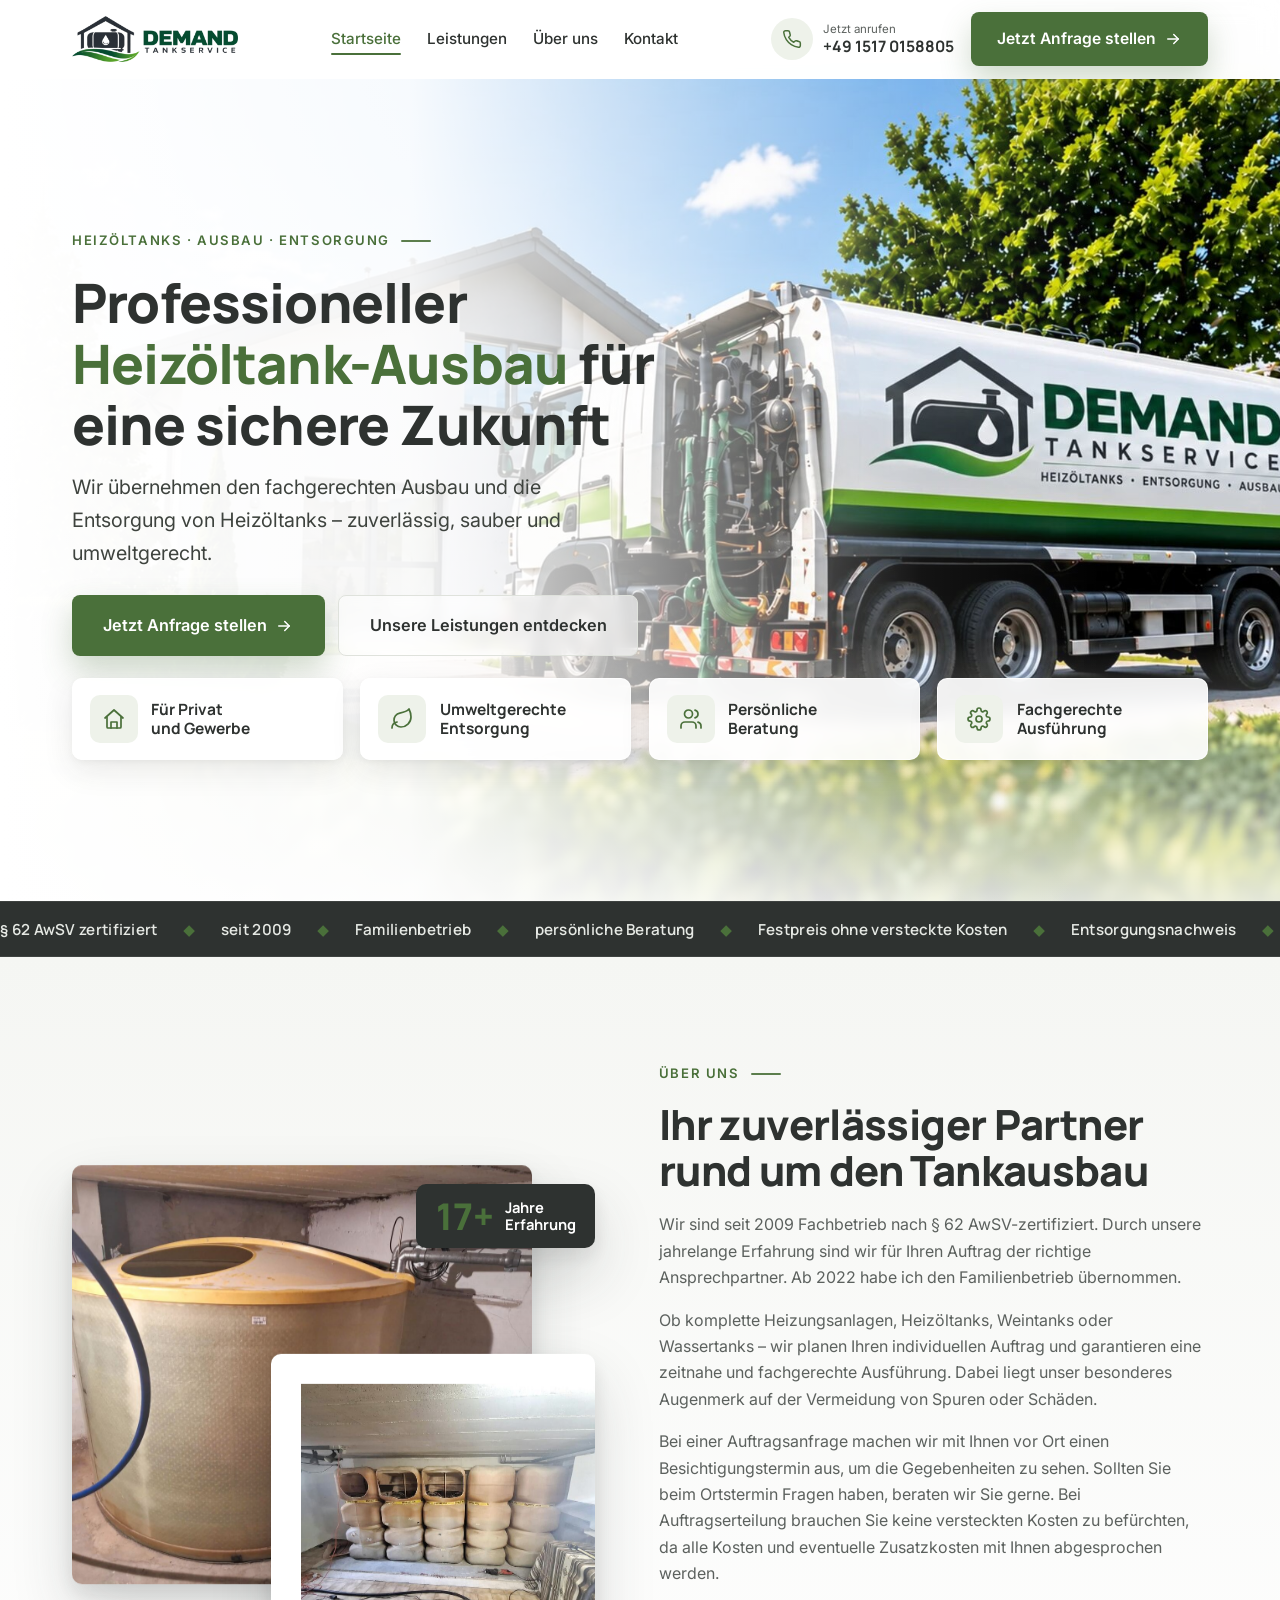
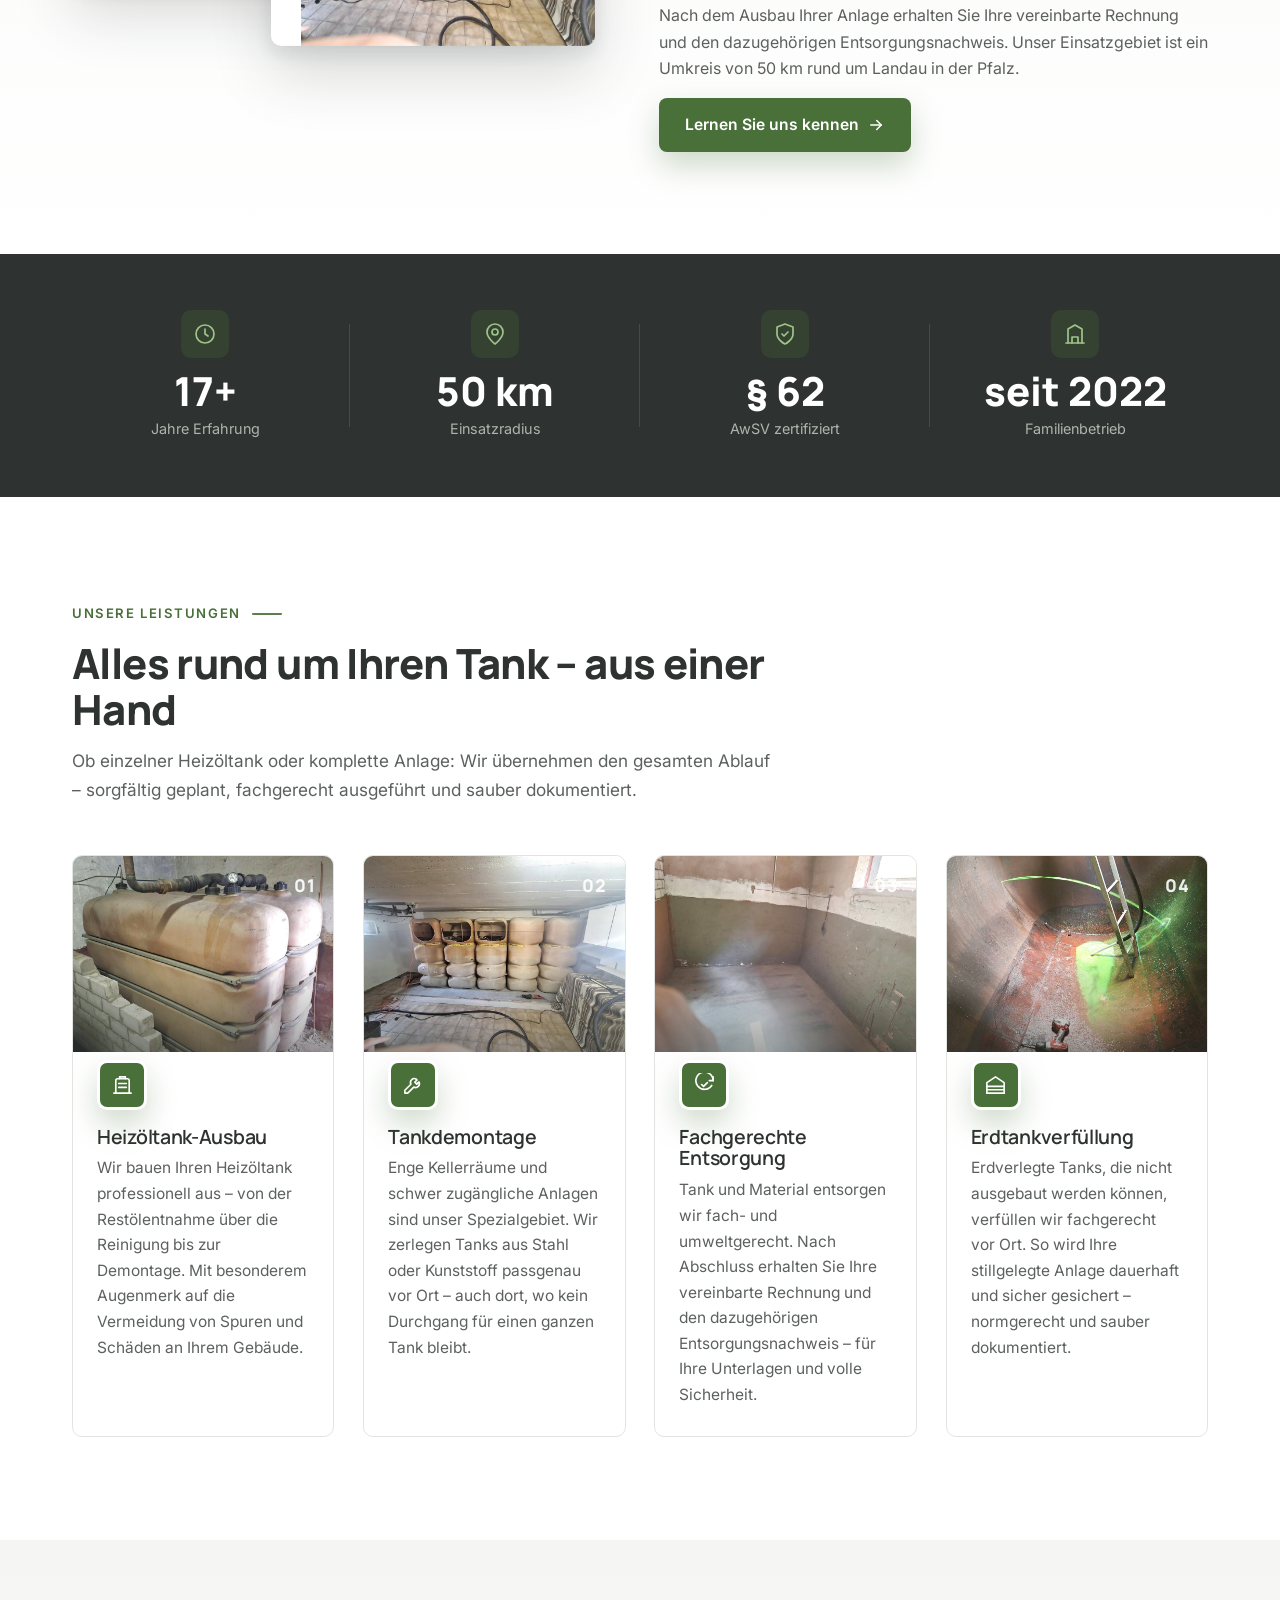
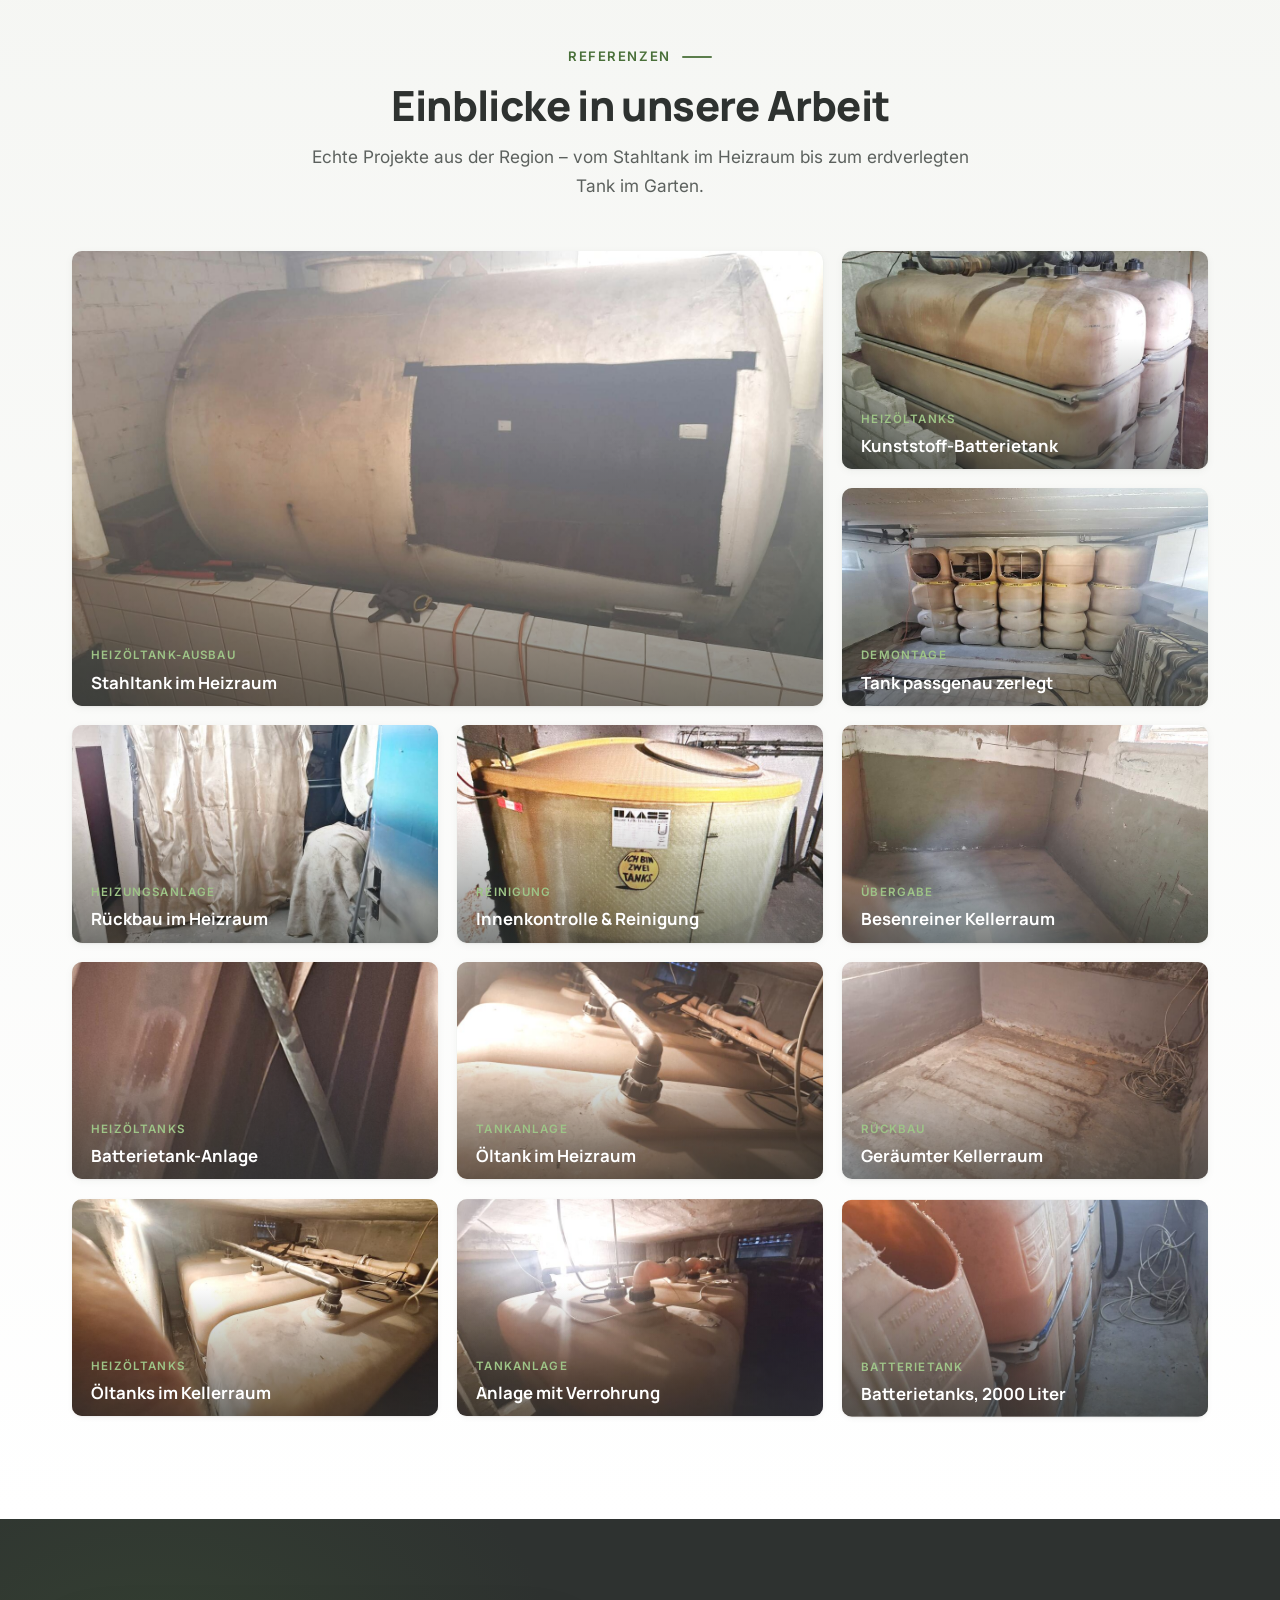
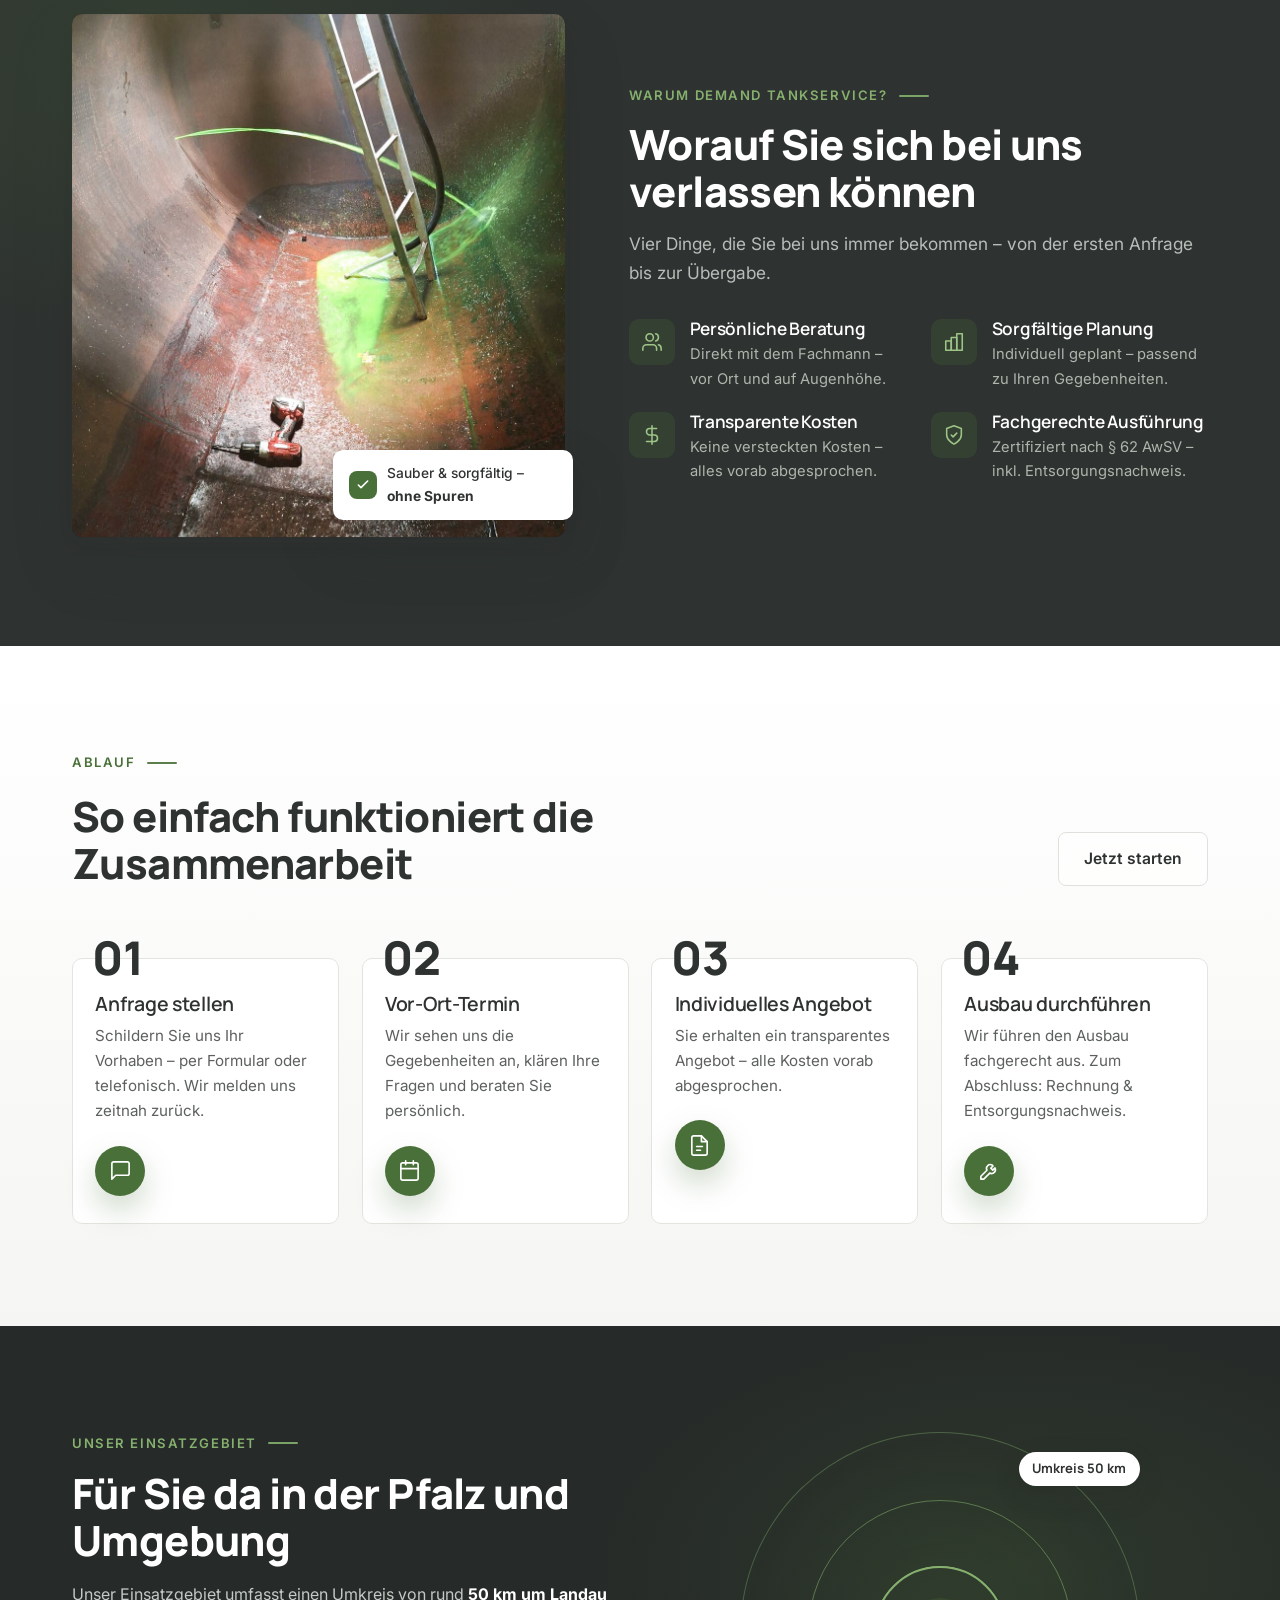
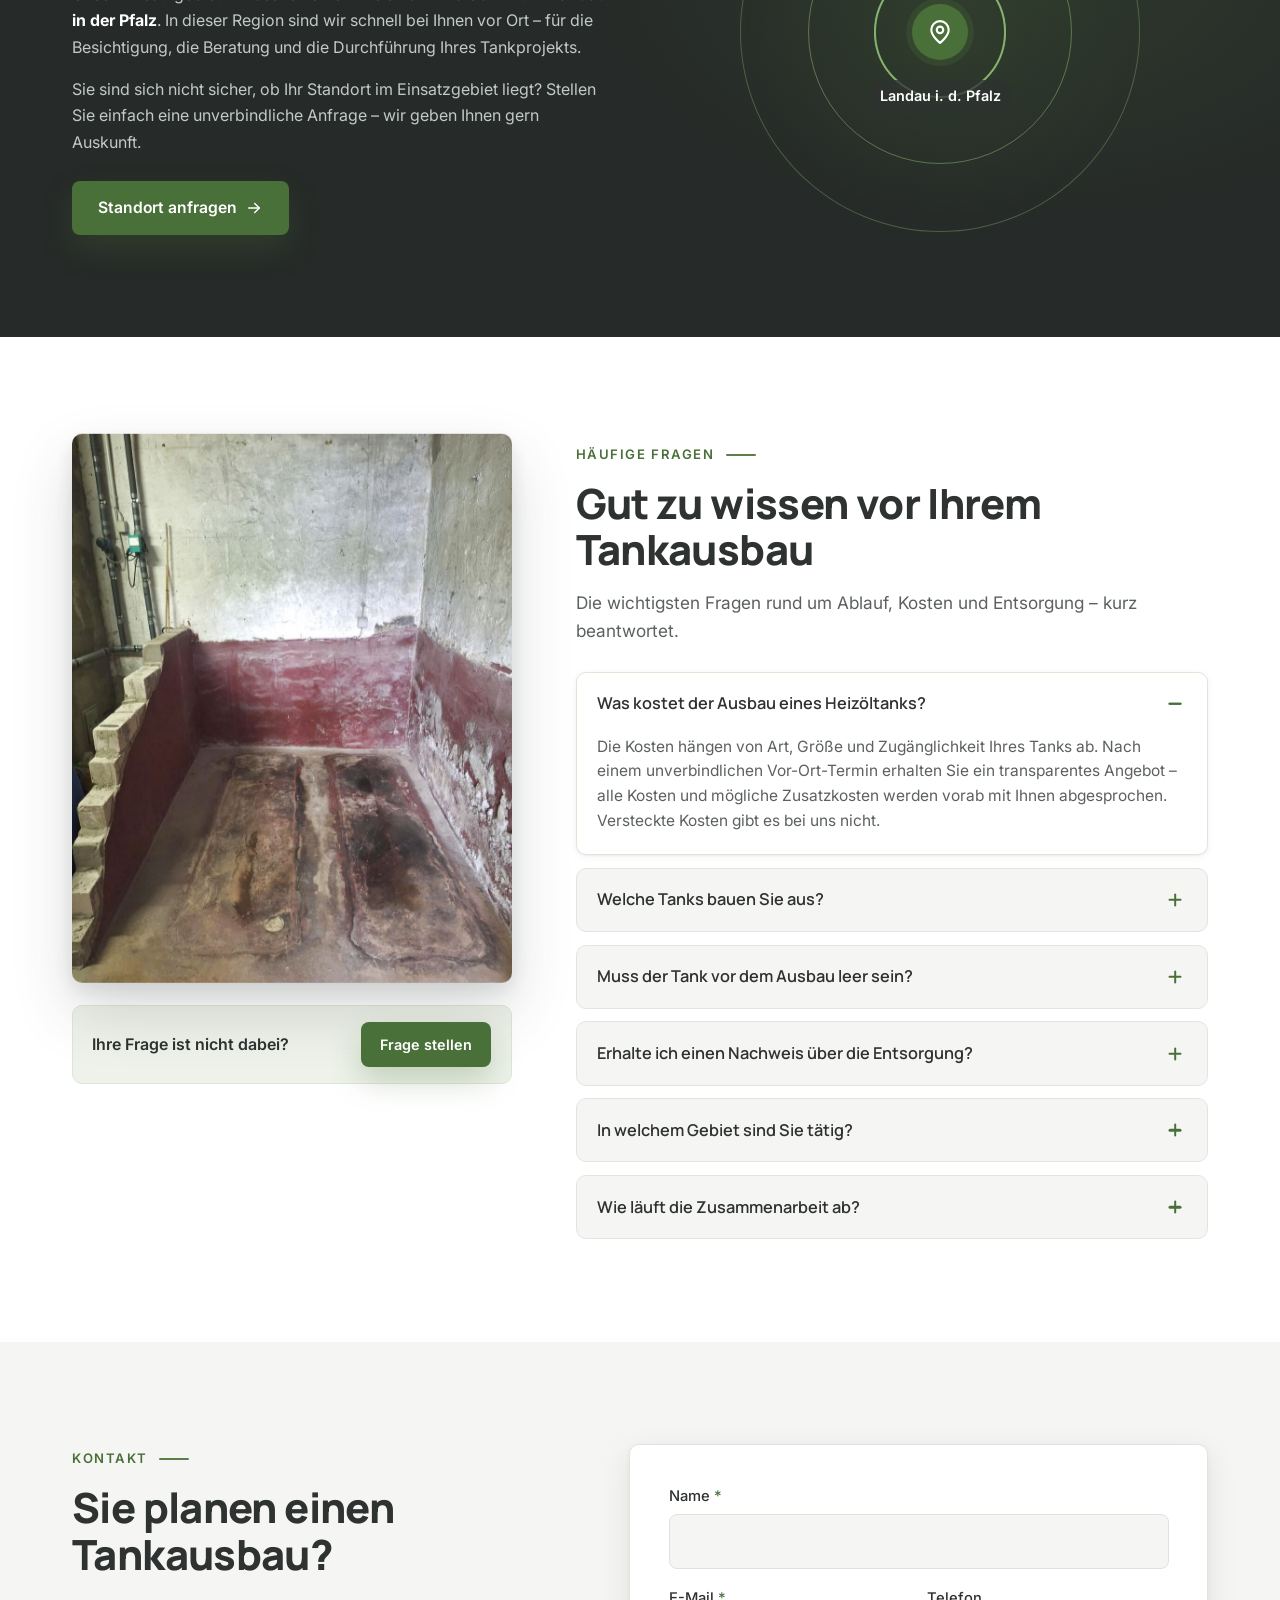
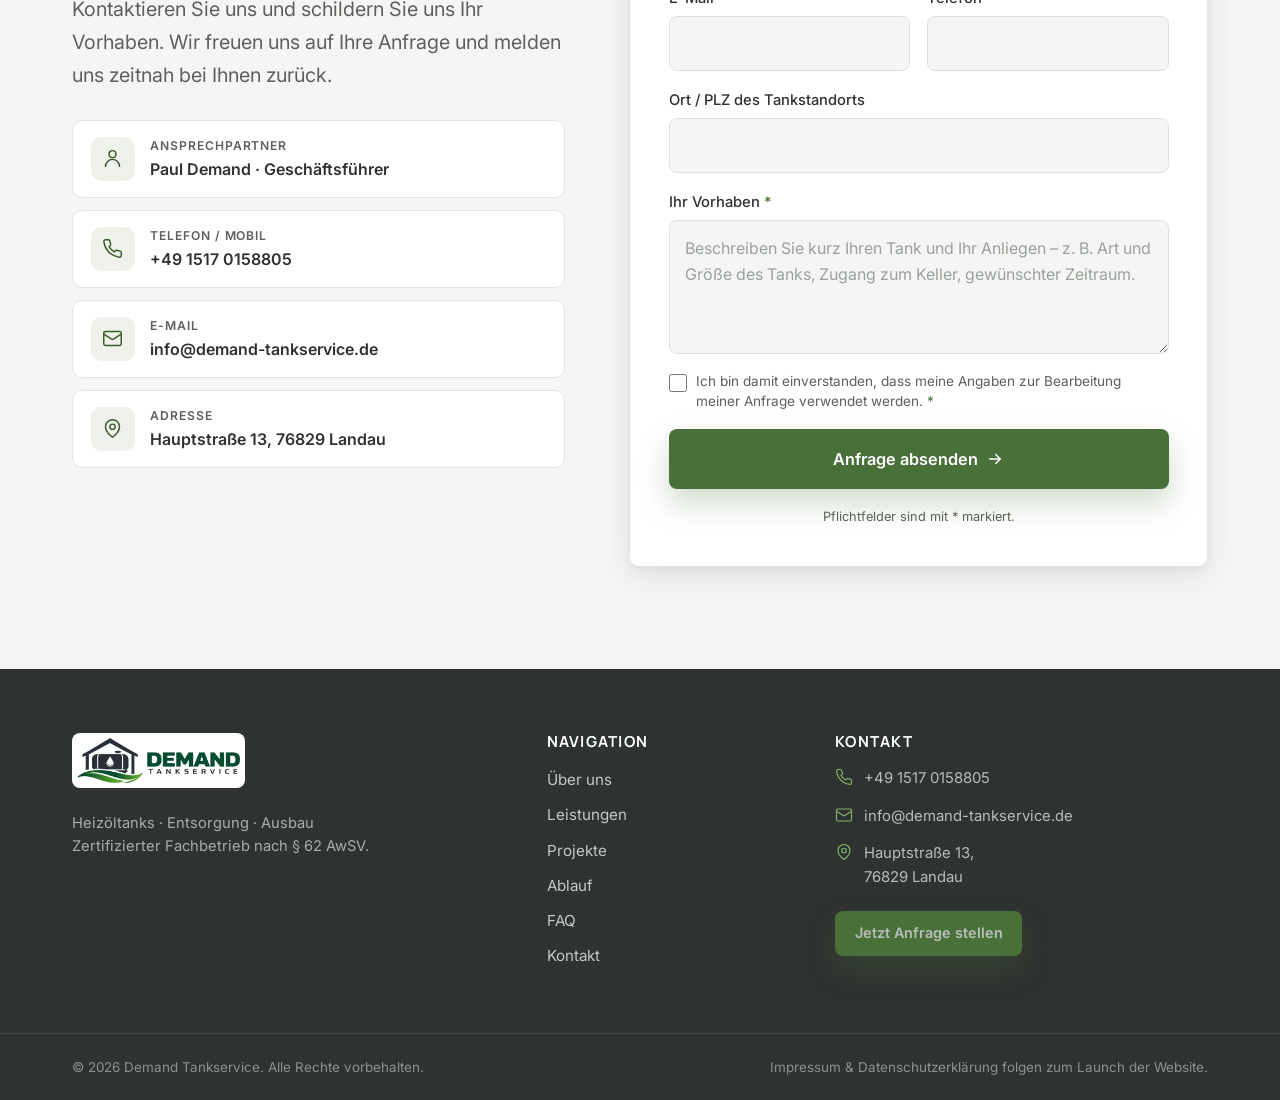
==== commit 5aec4b0d: "Add contact person Paul Demand (Geschäftsführer) to contact section Co-Authored-By: Claude Opus 4.8 " ====
--- a/index.html
+++ b/index.html
@@ -472,6 +472,10 @@
 
           <ul class="contact-cards">
             <li class="contact-c">
+              <span class="contact-c-icon" aria-hidden="true"><svg viewBox="0 0 24 24" fill="none" stroke="currentColor" stroke-width="1.7" stroke-linecap="round" stroke-linejoin="round"><path d="M20 21a8 8 0 0 0-16 0"/><circle cx="12" cy="7" r="4"/></svg></span>
+              <span class="contact-c-body"><span class="contact-c-label">Ansprechpartner</span><span class="contact-c-value">Paul Demand · Geschäftsführer</span></span>
+            </li>
+            <li class="contact-c">
               <span class="contact-c-icon" aria-hidden="true"><svg viewBox="0 0 24 24" fill="none" stroke="currentColor" stroke-width="1.7" stroke-linecap="round" stroke-linejoin="round"><path d="M22 16.92v3a2 2 0 0 1-2.18 2 19.8 19.8 0 0 1-8.63-3.07 19.5 19.5 0 0 1-6-6 19.8 19.8 0 0 1-3.07-8.67A2 2 0 0 1 4.11 2h3a2 2 0 0 1 2 1.72c.13.96.36 1.9.7 2.81a2 2 0 0 1-.45 2.11L8.09 9.91a16 16 0 0 0 6 6l1.27-1.27a2 2 0 0 1 2.11-.45c.9.34 1.85.57 2.81.7A2 2 0 0 1 22 16.92Z"/></svg></span>
               <span class="contact-c-body"><span class="contact-c-label">Telefon / Mobil</span><a class="contact-c-value" href="tel:+4915170158805">+49&nbsp;1517&nbsp;0158805</a></span>
             </li>
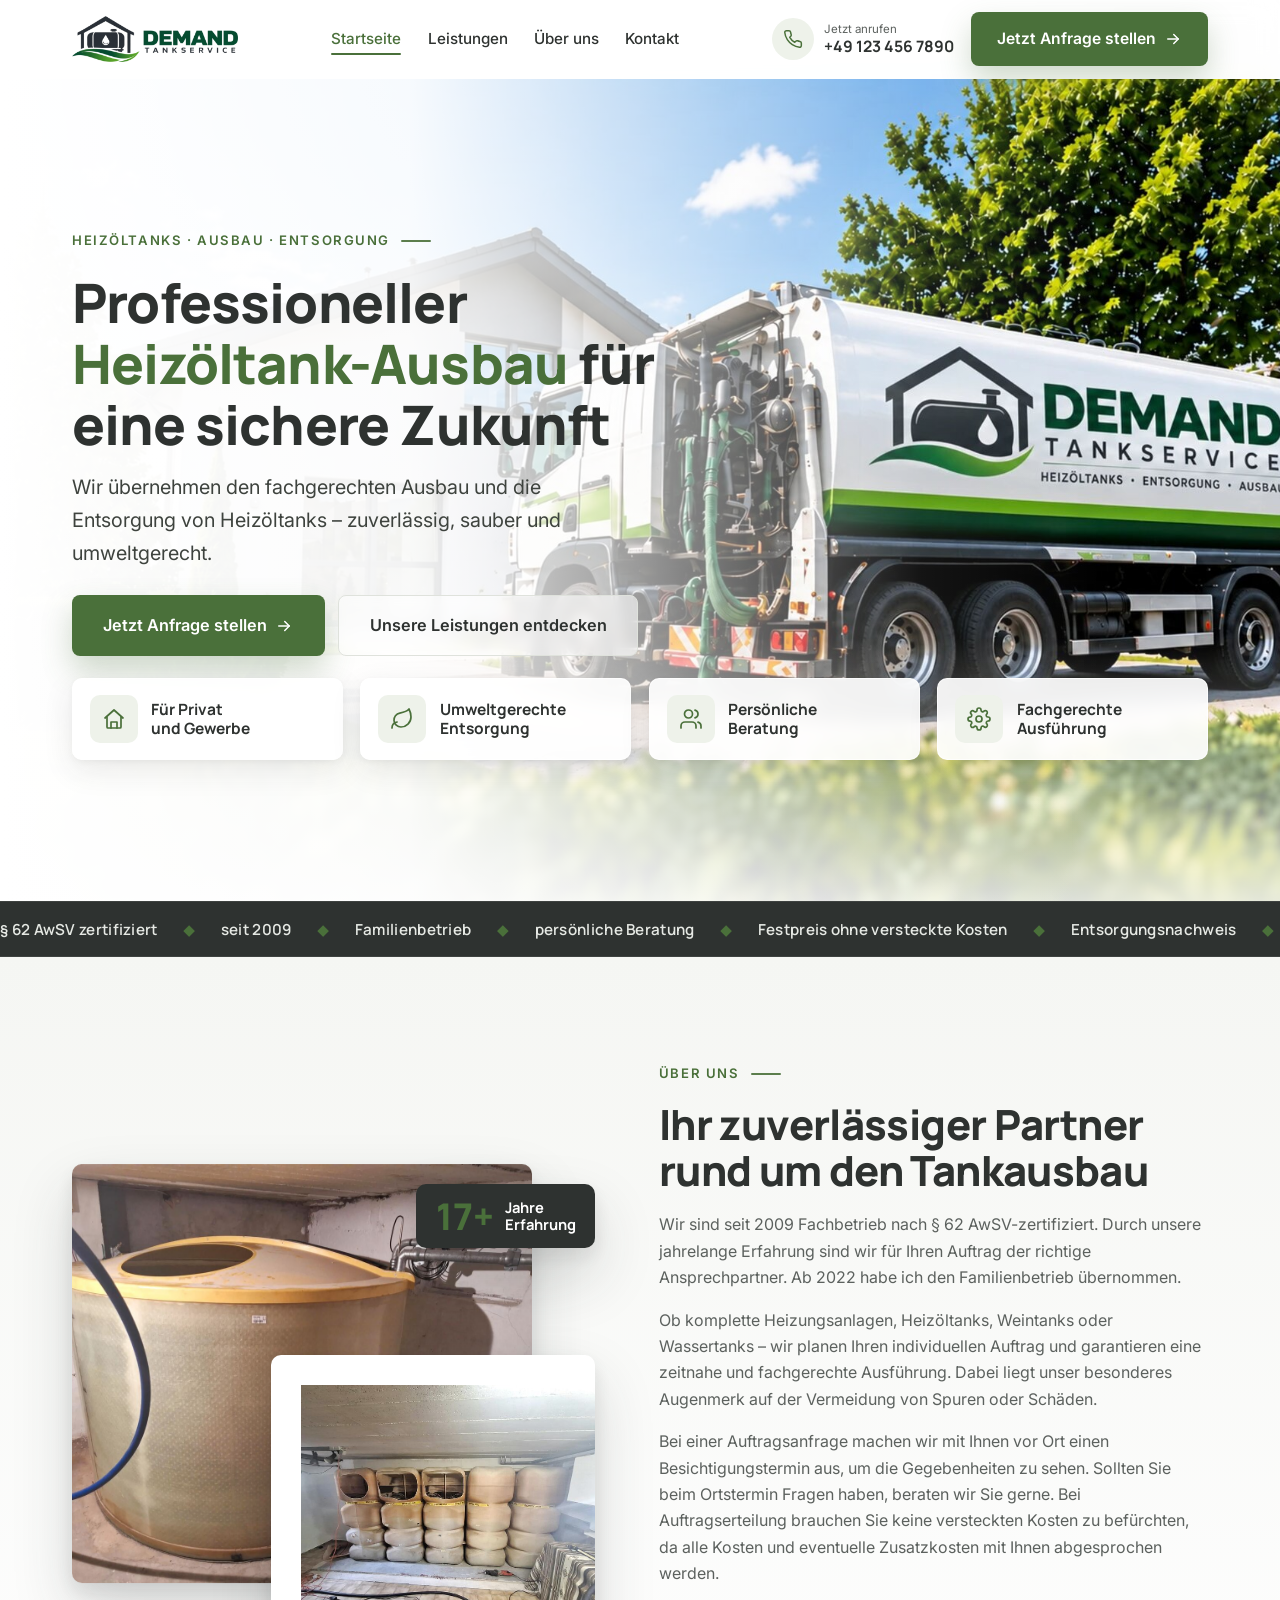
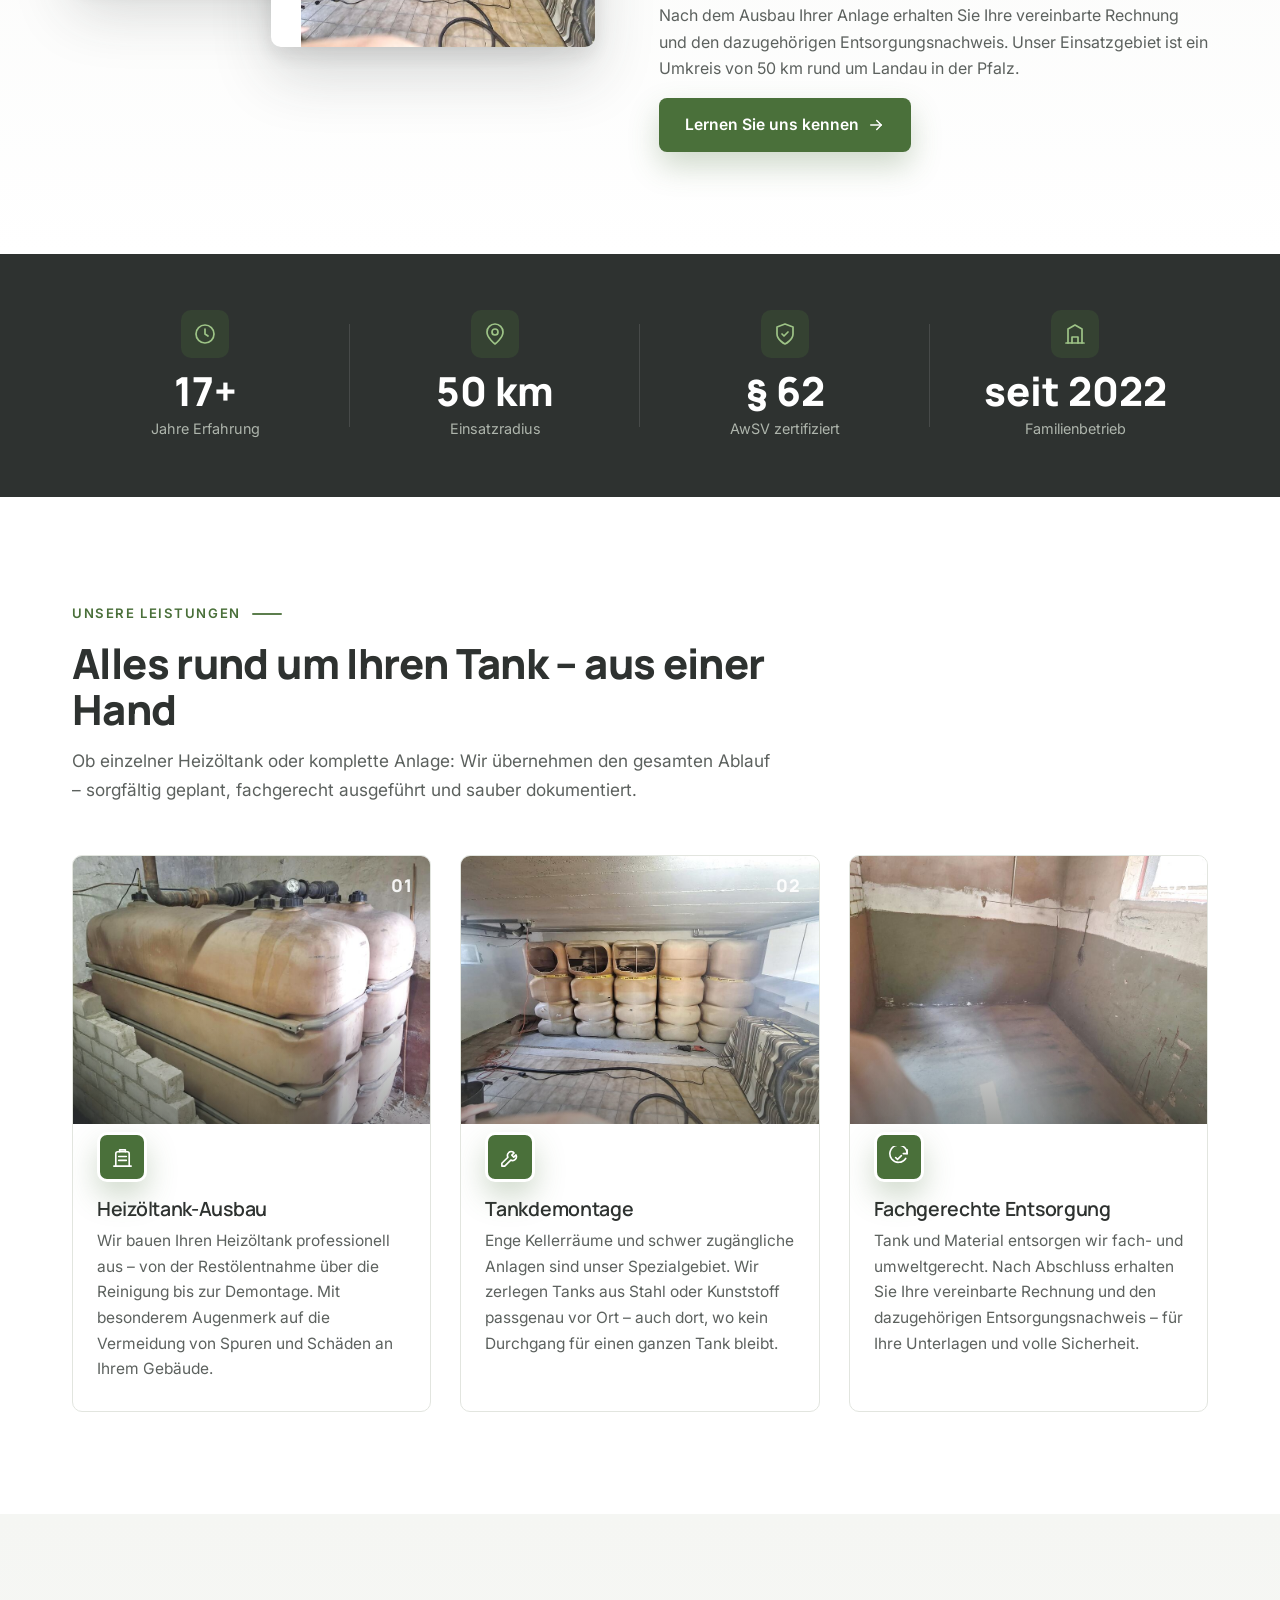
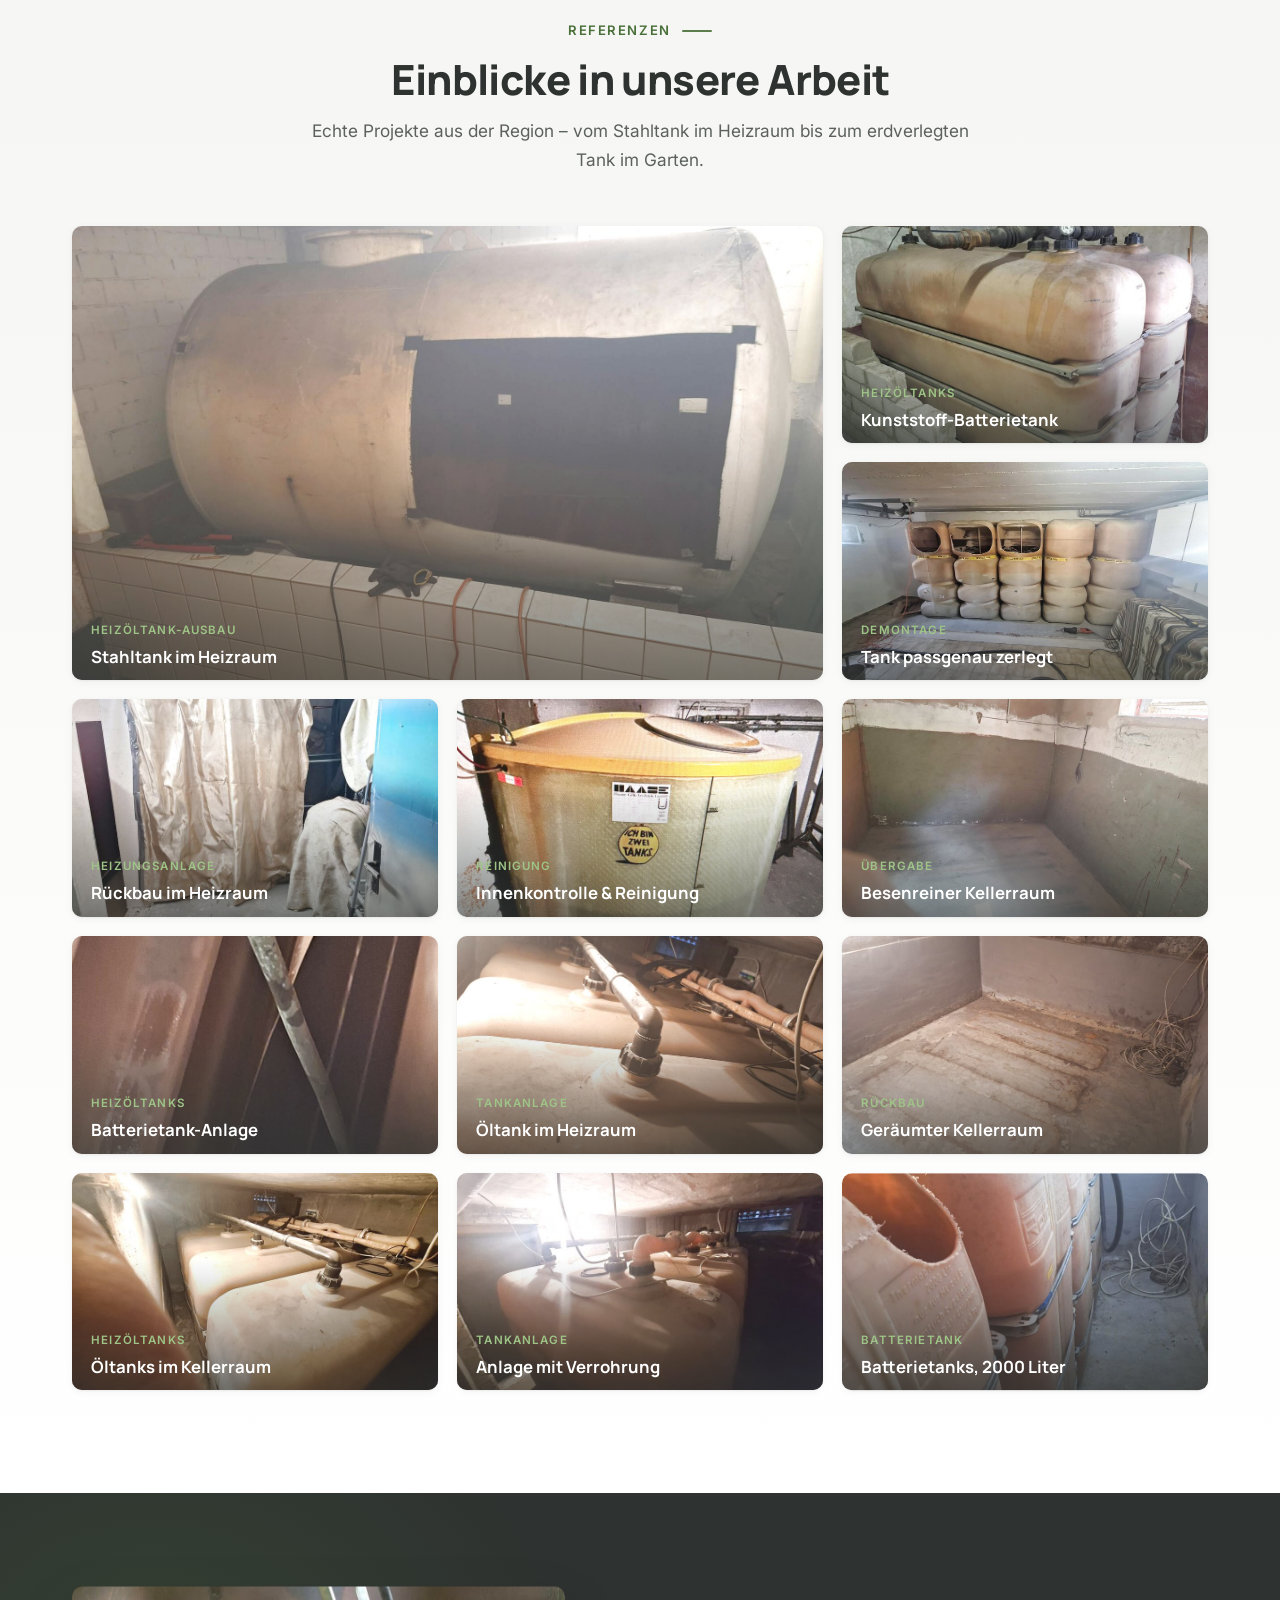
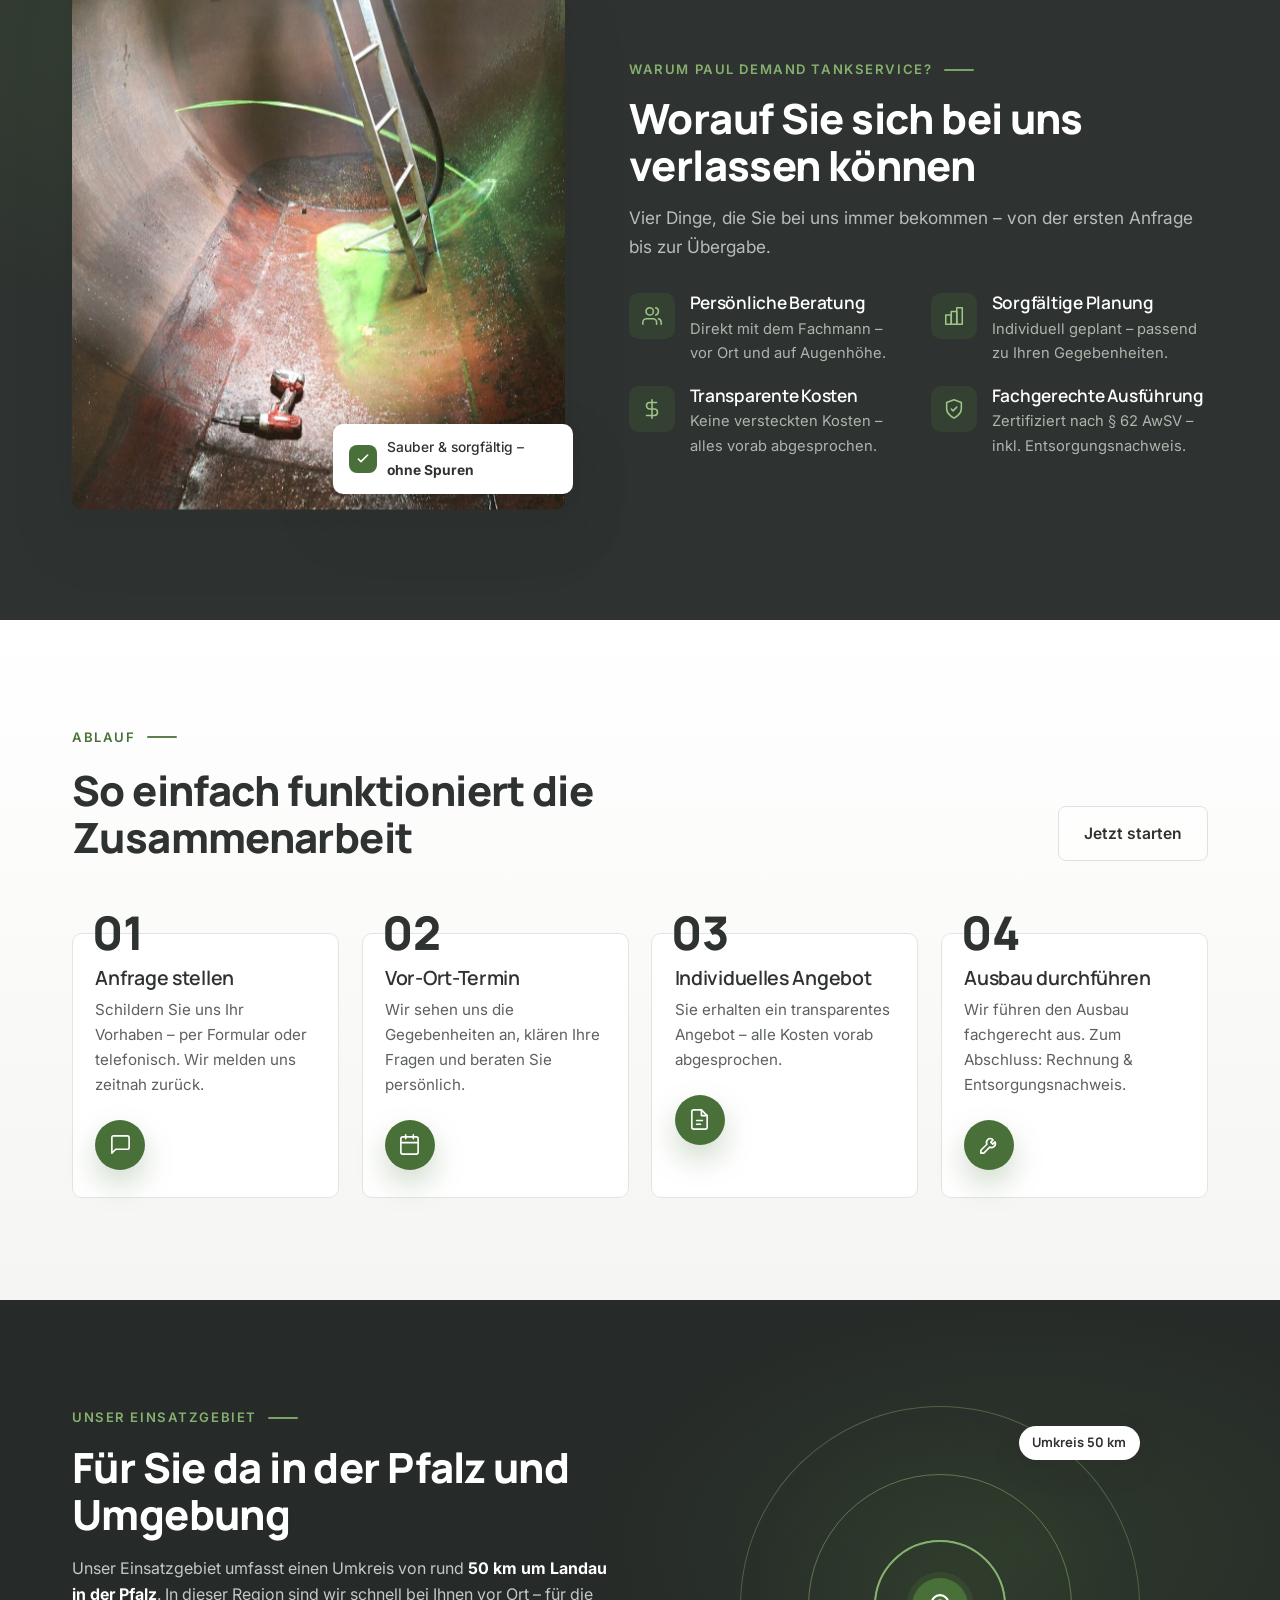
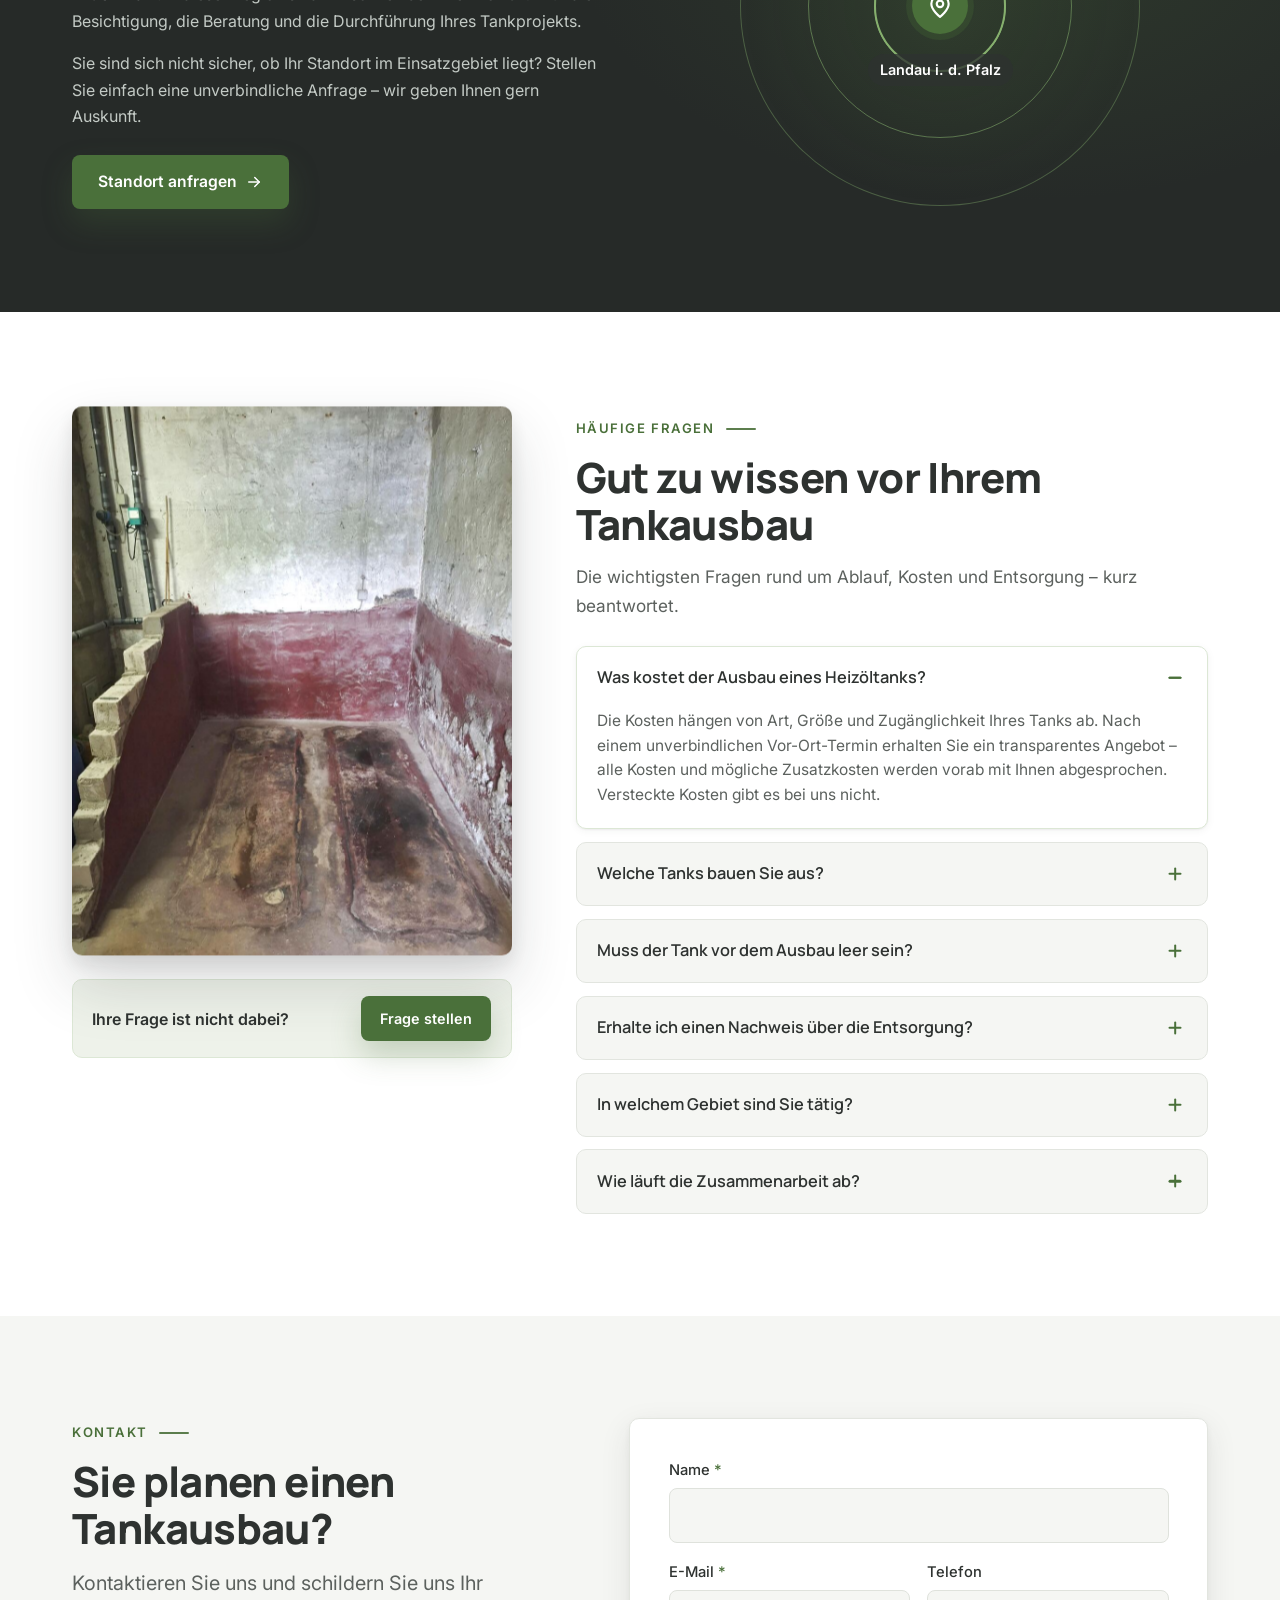
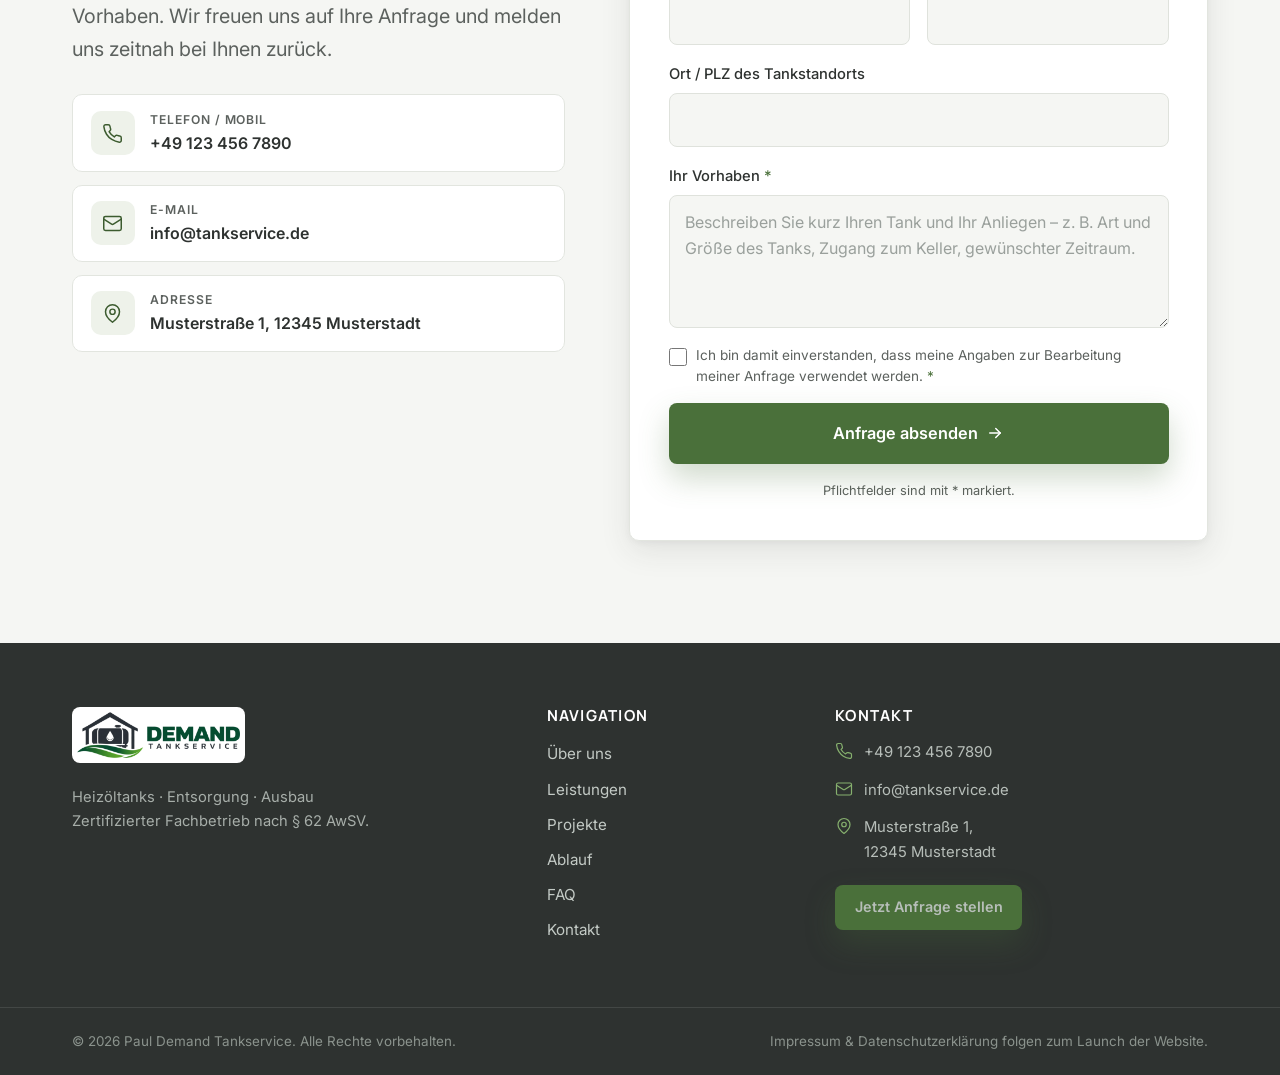
==== commit d990368f: "Replace contact details with placeholders Use placeholder phone (+49 123 456 7890), email info@tanks" ====
--- a/index.html
+++ b/index.html
@@ -3,13 +3,13 @@
 <head>
   <meta charset="UTF-8" />
   <meta name="viewport" content="width=device-width, initial-scale=1.0" />
-  <title>Demand Tankservice | Heizöltank-Ausbau &amp; fachgerechte Entsorgung</title>
-  <meta name="description" content="Demand Tankservice – Ihr zertifizierter Fachbetrieb (§ 62 AwSV) für den Ausbau, die Demontage und die fachgerechte Entsorgung von Heizöltanks. Persönliche Beratung im Umkreis von 50 km rund um Landau in der Pfalz." />
+  <title>Paul Demand Tankservice | Heizöltank-Ausbau &amp; fachgerechte Entsorgung</title>
+  <meta name="description" content="Paul Demand Tankservice – Ihr zertifizierter Fachbetrieb (§ 62 AwSV) für den Ausbau, die Demontage und die fachgerechte Entsorgung von Heizöltanks. Persönliche Beratung im Umkreis von 50 km rund um Landau in der Pfalz." />
   <meta name="theme-color" content="#2E3230" />
   <link rel="icon" href="assets/favicon.png" type="image/png" />
 
   <meta property="og:type" content="website" />
-  <meta property="og:title" content="Demand Tankservice – Heizöltank-Ausbau &amp; Entsorgung" />
+  <meta property="og:title" content="Paul Demand Tankservice – Heizöltank-Ausbau &amp; Entsorgung" />
   <meta property="og:description" content="Zertifizierter Fachbetrieb nach § 62 AwSV für Heizöltank-Ausbau, Tankdemontage und fachgerechte Entsorgung. Im Umkreis von 50 km rund um Landau in der Pfalz." />
   <meta property="og:locale" content="de_DE" />
 
@@ -29,8 +29,8 @@
   <!-- ============ HEADER ============ -->
   <header class="site-header" id="top">
     <div class="container header-inner">
-      <a class="brand" href="#startseite" aria-label="Demand Tankservice – Startseite">
-        <img class="brand-mark" src="assets/logo-full.png" alt="Demand Tankservice" width="166" height="46" />
+      <a class="brand" href="#startseite" aria-label="Paul Demand Tankservice – Startseite">
+        <img class="brand-mark" src="assets/logo-full.png" alt="Paul Demand Tankservice" width="166" height="46" />
       </a>
 
       <nav class="main-nav" id="main-nav" aria-label="Hauptnavigation">
@@ -43,9 +43,9 @@
       </nav>
 
       <div class="header-right">
-        <a class="header-call" href="tel:+4915170158805">
+        <a class="header-call" href="tel:+491234567890">
           <span class="header-call-ic" aria-hidden="true"><svg viewBox="0 0 24 24" fill="none" stroke="currentColor" stroke-width="1.8" stroke-linecap="round" stroke-linejoin="round"><path d="M22 16.92v3a2 2 0 0 1-2.18 2 19.8 19.8 0 0 1-8.63-3.07 19.5 19.5 0 0 1-6-6 19.8 19.8 0 0 1-3.07-8.67A2 2 0 0 1 4.11 2h3a2 2 0 0 1 2 1.72c.13.96.36 1.9.7 2.81a2 2 0 0 1-.45 2.11L8.09 9.91a16 16 0 0 0 6 6l1.27-1.27a2 2 0 0 1 2.11-.45c.9.34 1.85.57 2.81.7A2 2 0 0 1 22 16.92Z"/></svg></span>
-          <span class="header-call-txt"><span class="header-call-label">Jetzt anrufen</span><span class="header-call-num">+49&nbsp;1517&nbsp;0158805</span></span>
+          <span class="header-call-txt"><span class="header-call-label">Jetzt anrufen</span><span class="header-call-num">+49&nbsp;123&nbsp;456&nbsp;7890</span></span>
         </a>
         <a class="btn btn-primary header-cta" href="#kontakt">
           <span>Jetzt Anfrage stellen</span>
@@ -136,7 +136,7 @@
       <div class="container about-grid">
         <div class="about-media" data-reveal>
           <div class="about-figure about-figure-main" data-parallax="0.07">
-            <img src="assets/images/ueber-uns.jpg" alt="Heizöltank aus Kunststoff in einem Kellerraum, bereit für den Ausbau durch Demand Tankservice" width="1120" height="1000" loading="lazy" />
+            <img src="assets/images/ueber-uns.jpg" alt="Heizöltank aus Kunststoff in einem Kellerraum, bereit für den Ausbau durch Paul Demand Tankservice" width="1120" height="1000" loading="lazy" />
           </div>
           <div class="about-figure about-figure-sub" data-parallax="-0.1">
             <img src="assets/images/leistung-demontage.jpg" alt="Zerlegte Tanks werden für den Abtransport vorbereitet" width="900" height="675" loading="lazy" />
@@ -196,7 +196,7 @@
           <p class="section-intro">Ob einzelner Heizöltank oder komplette Anlage: Wir übernehmen den gesamten Ablauf – sorgfältig geplant, fachgerecht ausgeführt und sauber dokumentiert.</p>
         </header>
 
-        <div class="cards cards-4" data-reveal-group>
+        <div class="cards cards-3" data-reveal-group>
           <article class="card leistung" data-reveal-item>
             <div class="card-media">
               <img src="assets/images/leistung-ausbau.jpg" alt="Heizöltanks aus Kunststoff im Kellerraum vor dem Ausbau" width="900" height="675" loading="lazy" />
@@ -228,17 +228,6 @@
               <div class="card-icon" aria-hidden="true"><svg viewBox="0 0 24 24" fill="none" stroke="currentColor" stroke-width="1.7" stroke-linecap="round" stroke-linejoin="round"><path d="M21 8a9 9 0 1 0-1.5 5"/><path d="M21 4v4h-4"/><path d="m9 12 2 2 4-4"/></svg></div>
               <h3>Fachgerechte Entsorgung</h3>
               <p>Tank und Material entsorgen wir fach- und umweltgerecht. Nach Abschluss erhalten Sie Ihre vereinbarte Rechnung und den dazugehörigen Entsorgungsnachweis – für Ihre Unterlagen und volle Sicherheit.</p>
-            </div>
-          </article>
-          <article class="card leistung" data-reveal-item>
-            <div class="card-media">
-              <img src="assets/images/why-work.jpg" alt="Erdverlegter Heizöltank im Außenbereich vor der Verfüllung" width="1000" height="1180" loading="lazy" />
-              <span class="card-index">04</span>
-            </div>
-            <div class="card-body">
-              <div class="card-icon" aria-hidden="true"><svg viewBox="0 0 24 24" fill="none" stroke="currentColor" stroke-width="1.7" stroke-linecap="round" stroke-linejoin="round"><path d="M3 21h18"/><path d="M3 21V10l9-6 9 6v11"/><path d="M3 14h18M3 17.5h18"/></svg></div>
-              <h3>Erdtankverfüllung</h3>
-              <p>Erdverlegte Tanks, die nicht ausgebaut werden können, verfüllen wir fachgerecht vor Ort. So wird Ihre stillgelegte Anlage dauerhaft und sicher gesichert – normgerecht und sauber dokumentiert.</p>
             </div>
           </article>
         </div>
@@ -322,7 +311,7 @@
         </div>
 
         <div class="why-copy" data-reveal>
-          <p class="eyebrow">Warum Demand Tankservice?</p>
+          <p class="eyebrow">Warum Paul Demand Tankservice?</p>
           <h2>Worauf Sie sich bei uns verlassen können</h2>
           <p class="section-intro">Vier Dinge, die Sie bei uns immer bekommen – von der ersten Anfrage bis zur Übergabe.</p>
 
@@ -472,20 +461,16 @@
 
           <ul class="contact-cards">
             <li class="contact-c">
-              <span class="contact-c-icon" aria-hidden="true"><svg viewBox="0 0 24 24" fill="none" stroke="currentColor" stroke-width="1.7" stroke-linecap="round" stroke-linejoin="round"><path d="M20 21a8 8 0 0 0-16 0"/><circle cx="12" cy="7" r="4"/></svg></span>
-              <span class="contact-c-body"><span class="contact-c-label">Ansprechpartner</span><span class="contact-c-value">Paul Demand · Geschäftsführer</span></span>
-            </li>
-            <li class="contact-c">
               <span class="contact-c-icon" aria-hidden="true"><svg viewBox="0 0 24 24" fill="none" stroke="currentColor" stroke-width="1.7" stroke-linecap="round" stroke-linejoin="round"><path d="M22 16.92v3a2 2 0 0 1-2.18 2 19.8 19.8 0 0 1-8.63-3.07 19.5 19.5 0 0 1-6-6 19.8 19.8 0 0 1-3.07-8.67A2 2 0 0 1 4.11 2h3a2 2 0 0 1 2 1.72c.13.96.36 1.9.7 2.81a2 2 0 0 1-.45 2.11L8.09 9.91a16 16 0 0 0 6 6l1.27-1.27a2 2 0 0 1 2.11-.45c.9.34 1.85.57 2.81.7A2 2 0 0 1 22 16.92Z"/></svg></span>
-              <span class="contact-c-body"><span class="contact-c-label">Telefon / Mobil</span><a class="contact-c-value" href="tel:+4915170158805">+49&nbsp;1517&nbsp;0158805</a></span>
+              <span class="contact-c-body"><span class="contact-c-label">Telefon / Mobil</span><a class="contact-c-value" href="tel:+491234567890">+49&nbsp;123&nbsp;456&nbsp;7890</a></span>
             </li>
             <li class="contact-c">
               <span class="contact-c-icon" aria-hidden="true"><svg viewBox="0 0 24 24" fill="none" stroke="currentColor" stroke-width="1.7" stroke-linecap="round" stroke-linejoin="round"><rect x="2" y="4" width="20" height="16" rx="2"/><path d="m22 7-8.97 5.7a1.94 1.94 0 0 1-2.06 0L2 7"/></svg></span>
-              <span class="contact-c-body"><span class="contact-c-label">E-Mail</span><a class="contact-c-value" href="mailto:info@demand-tankservice.de">info@demand-tankservice.de</a></span>
+              <span class="contact-c-body"><span class="contact-c-label">E-Mail</span><a class="contact-c-value" href="mailto:info@tankservice.de">info@tankservice.de</a></span>
             </li>
             <li class="contact-c">
               <span class="contact-c-icon" aria-hidden="true"><svg viewBox="0 0 24 24" fill="none" stroke="currentColor" stroke-width="1.7" stroke-linecap="round" stroke-linejoin="round"><path d="M20 10c0 6-8 12-8 12s-8-6-8-12a8 8 0 0 1 16 0Z"/><circle cx="12" cy="10" r="3"/></svg></span>
-              <span class="contact-c-body"><span class="contact-c-label">Adresse</span><a class="contact-c-value" href="https://www.google.com/maps/search/?api=1&amp;query=Hauptstra%C3%9Fe+13+76829+Landau" target="_blank" rel="noopener">Hauptstraße 13, 76829 Landau</a></span>
+              <span class="contact-c-body"><span class="contact-c-label">Adresse</span><a class="contact-c-value" href="https://www.google.com/maps/search/?api=1&amp;query=Musterstra%C3%9Fe+1+12345+Musterstadt" target="_blank" rel="noopener">Musterstraße 1, 12345 Musterstadt</a></span>
             </li>
           </ul>
         </div>
@@ -534,8 +519,8 @@
   <footer class="site-footer">
     <div class="container footer-inner">
       <div class="footer-brand">
-        <a class="brand brand-footer" href="#top" aria-label="Demand Tankservice – nach oben">
-          <img class="brand-mark" src="assets/logo-full.png" alt="Demand Tankservice" width="173" height="48" />
+        <a class="brand brand-footer" href="#top" aria-label="Paul Demand Tankservice – nach oben">
+          <img class="brand-mark" src="assets/logo-full.png" alt="Paul Demand Tankservice" width="173" height="48" />
         </a>
         <p class="footer-tagline">Heizöltanks · Entsorgung · Ausbau<br />Zertifizierter Fachbetrieb nach § 62 AwSV.</p>
       </div>
@@ -555,9 +540,9 @@
       <div class="footer-contact">
         <h4>Kontakt</h4>
         <ul>
-          <li><svg viewBox="0 0 24 24" fill="none" stroke="currentColor" stroke-width="1.6" stroke-linecap="round" stroke-linejoin="round" aria-hidden="true"><path d="M22 16.92v3a2 2 0 0 1-2.18 2 19.8 19.8 0 0 1-8.63-3.07 19.5 19.5 0 0 1-6-6 19.8 19.8 0 0 1-3.07-8.67A2 2 0 0 1 4.11 2h3a2 2 0 0 1 2 1.72c.13.96.36 1.9.7 2.81a2 2 0 0 1-.45 2.11L8.09 9.91a16 16 0 0 0 6 6l1.27-1.27a2 2 0 0 1 2.11-.45c.9.34 1.85.57 2.81.7A2 2 0 0 1 22 16.92Z"/></svg><a href="tel:+4915170158805">+49&nbsp;1517&nbsp;0158805</a></li>
-          <li><svg viewBox="0 0 24 24" fill="none" stroke="currentColor" stroke-width="1.6" stroke-linecap="round" stroke-linejoin="round" aria-hidden="true"><rect x="2" y="4" width="20" height="16" rx="2"/><path d="m22 7-8.97 5.7a1.94 1.94 0 0 1-2.06 0L2 7"/></svg><a href="mailto:info@demand-tankservice.de">info@demand-tankservice.de</a></li>
-          <li><svg viewBox="0 0 24 24" fill="none" stroke="currentColor" stroke-width="1.6" stroke-linecap="round" stroke-linejoin="round" aria-hidden="true"><path d="M20 10c0 6-8 12-8 12s-8-6-8-12a8 8 0 0 1 16 0Z"/><circle cx="12" cy="10" r="3"/></svg><span>Hauptstraße 13,<br />76829 Landau</span></li>
+          <li><svg viewBox="0 0 24 24" fill="none" stroke="currentColor" stroke-width="1.6" stroke-linecap="round" stroke-linejoin="round" aria-hidden="true"><path d="M22 16.92v3a2 2 0 0 1-2.18 2 19.8 19.8 0 0 1-8.63-3.07 19.5 19.5 0 0 1-6-6 19.8 19.8 0 0 1-3.07-8.67A2 2 0 0 1 4.11 2h3a2 2 0 0 1 2 1.72c.13.96.36 1.9.7 2.81a2 2 0 0 1-.45 2.11L8.09 9.91a16 16 0 0 0 6 6l1.27-1.27a2 2 0 0 1 2.11-.45c.9.34 1.85.57 2.81.7A2 2 0 0 1 22 16.92Z"/></svg><a href="tel:+491234567890">+49&nbsp;123&nbsp;456&nbsp;7890</a></li>
+          <li><svg viewBox="0 0 24 24" fill="none" stroke="currentColor" stroke-width="1.6" stroke-linecap="round" stroke-linejoin="round" aria-hidden="true"><rect x="2" y="4" width="20" height="16" rx="2"/><path d="m22 7-8.97 5.7a1.94 1.94 0 0 1-2.06 0L2 7"/></svg><a href="mailto:info@tankservice.de">info@tankservice.de</a></li>
+          <li><svg viewBox="0 0 24 24" fill="none" stroke="currentColor" stroke-width="1.6" stroke-linecap="round" stroke-linejoin="round" aria-hidden="true"><path d="M20 10c0 6-8 12-8 12s-8-6-8-12a8 8 0 0 1 16 0Z"/><circle cx="12" cy="10" r="3"/></svg><span>Musterstraße 1,<br />12345 Musterstadt</span></li>
         </ul>
         <a class="btn btn-primary btn-sm" href="#kontakt">Jetzt Anfrage stellen</a>
       </div>
@@ -565,7 +550,7 @@
 
     <div class="footer-bottom">
       <div class="container footer-bottom-inner">
-        <p>&copy; <span id="jahr">2026</span> Demand Tankservice. Alle Rechte vorbehalten.</p>
+        <p>&copy; <span id="jahr">2026</span> Paul Demand Tankservice. Alle Rechte vorbehalten.</p>
         <p class="footer-legal-note">Impressum &amp; Datenschutzerklärung folgen zum Launch der Website.</p>
       </div>
     </div>
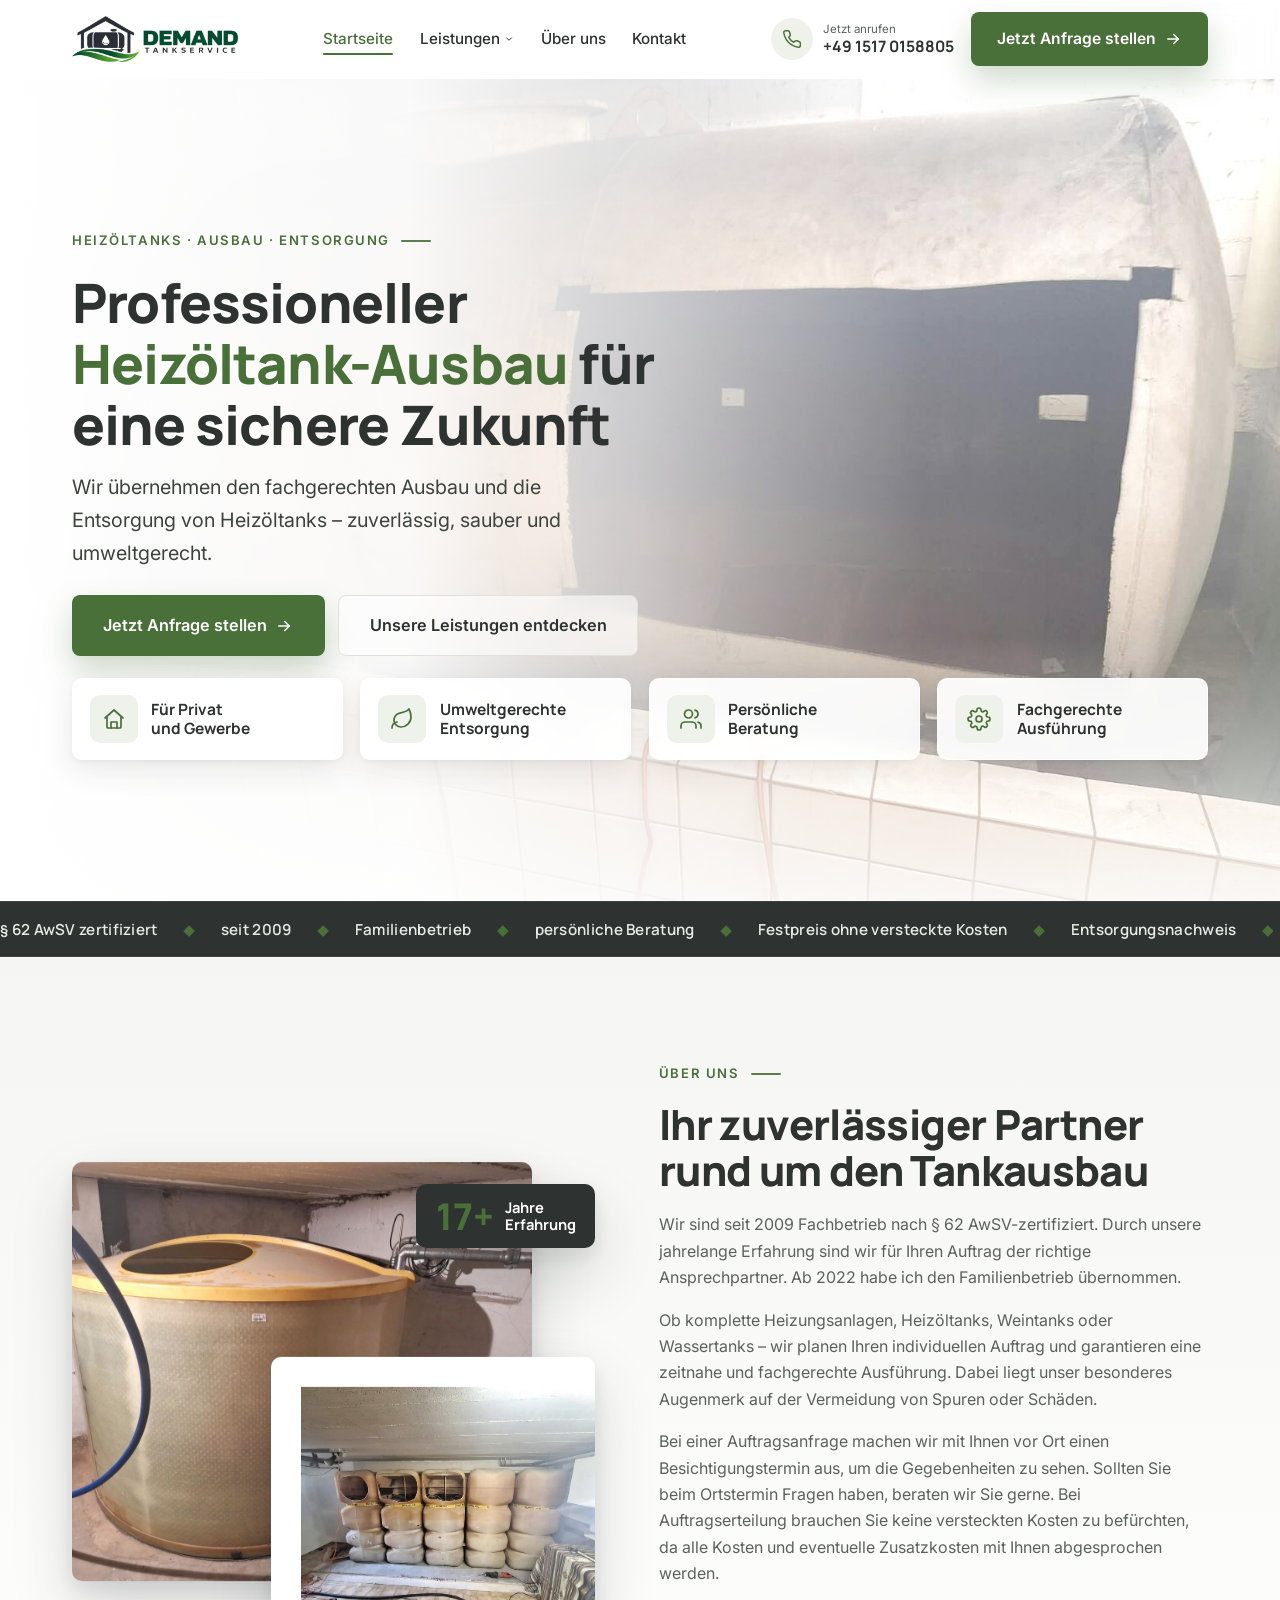
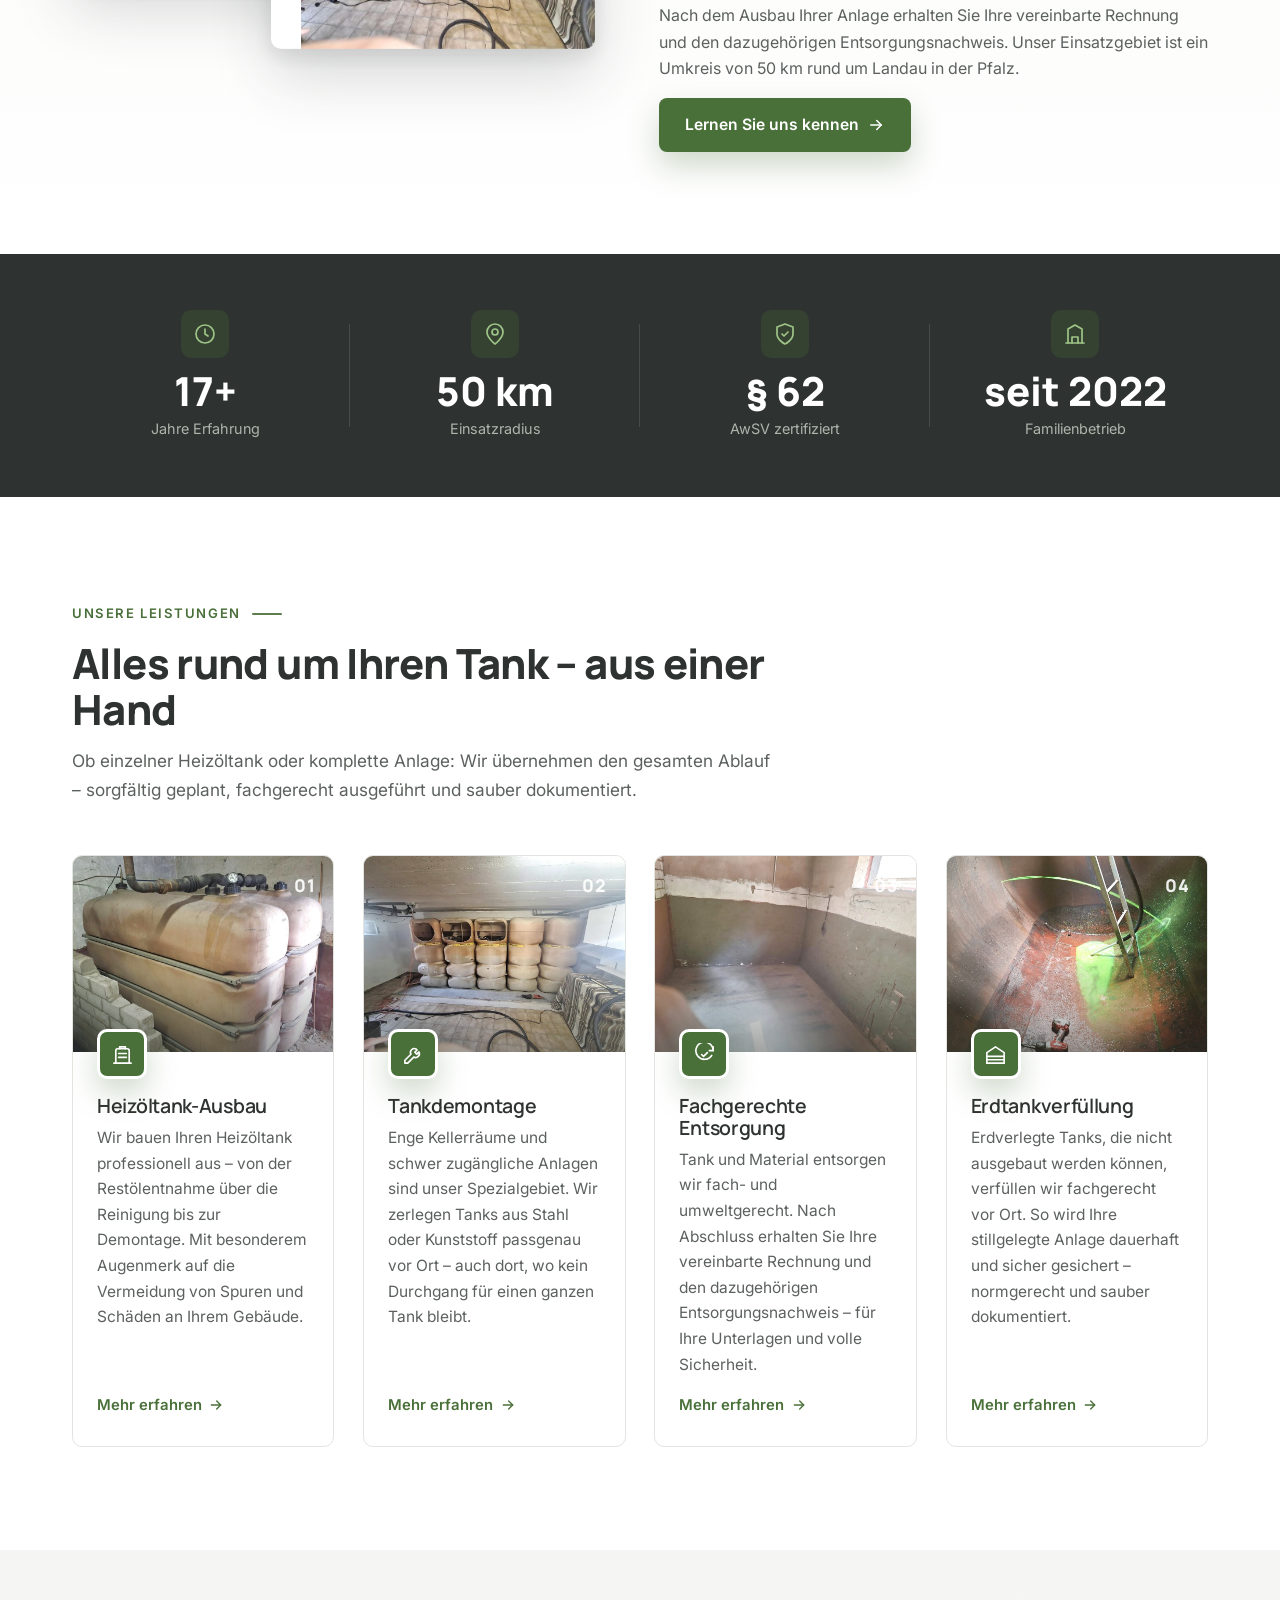
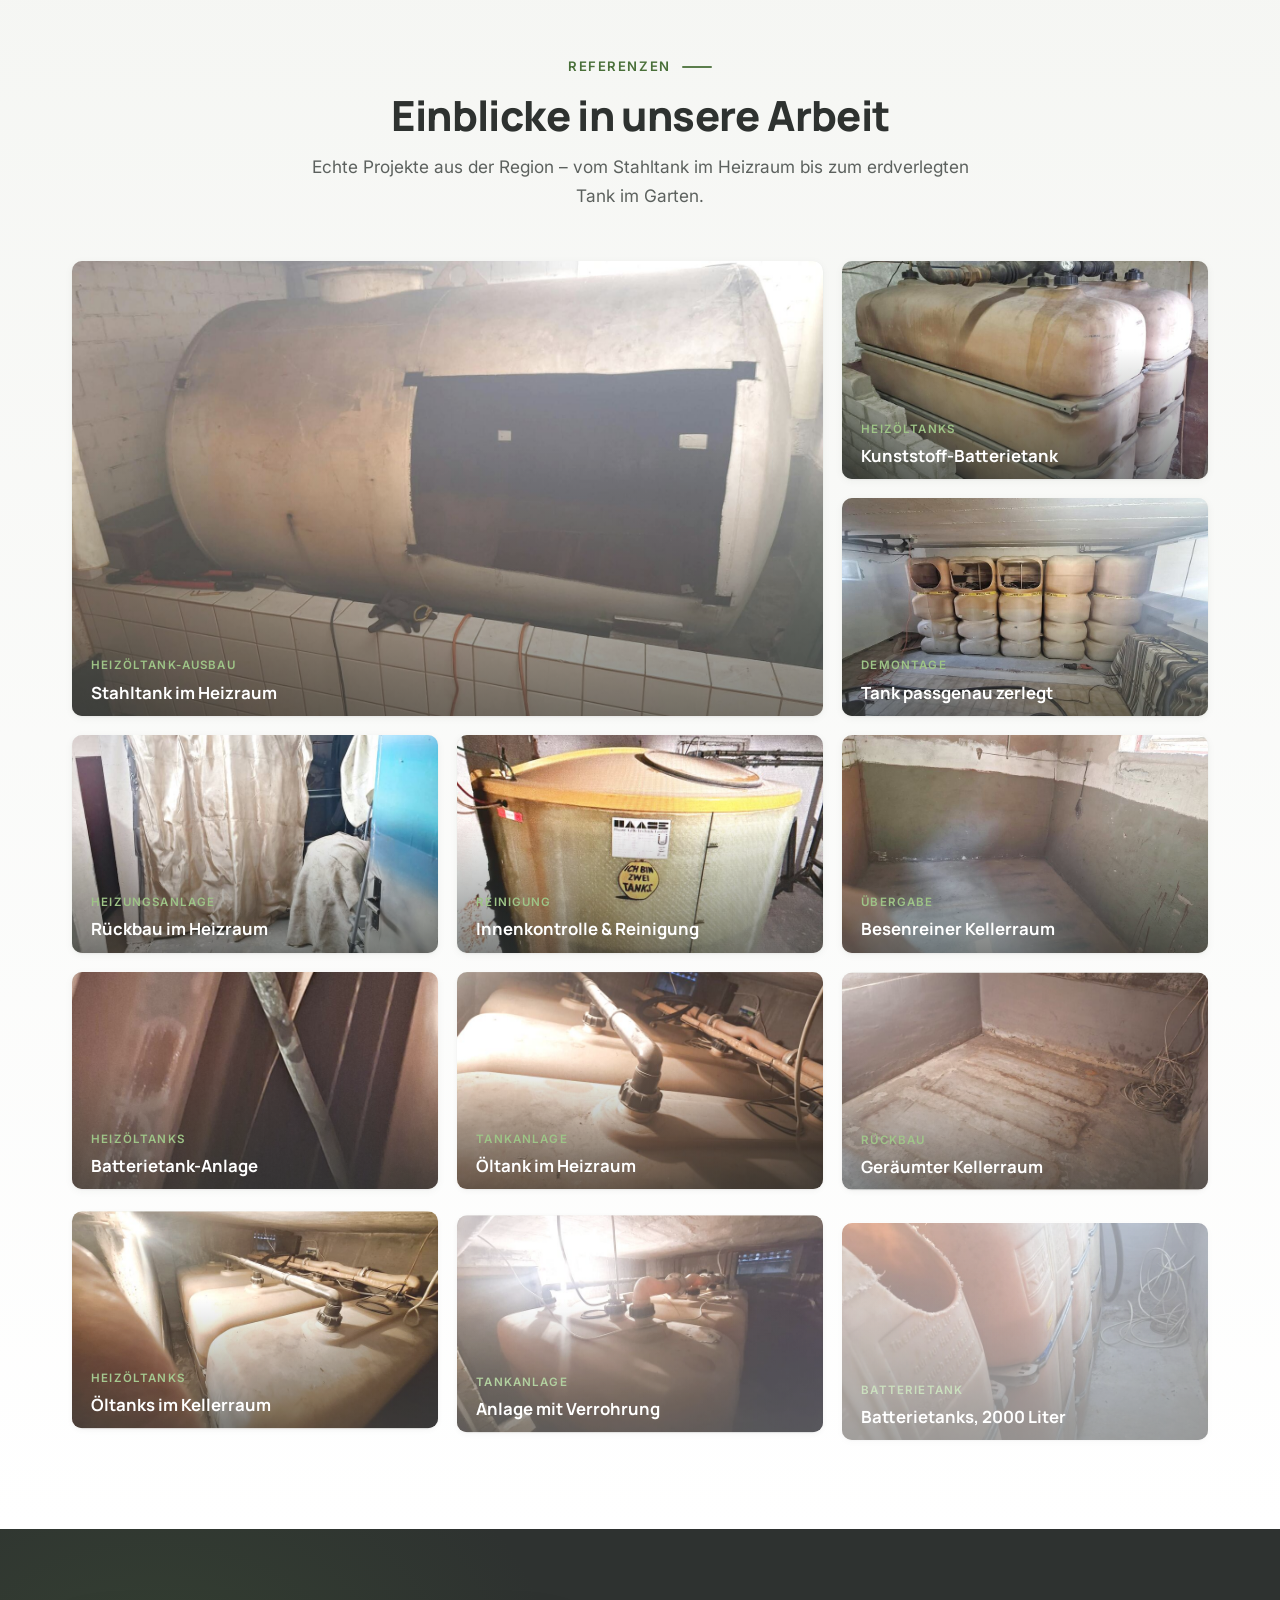
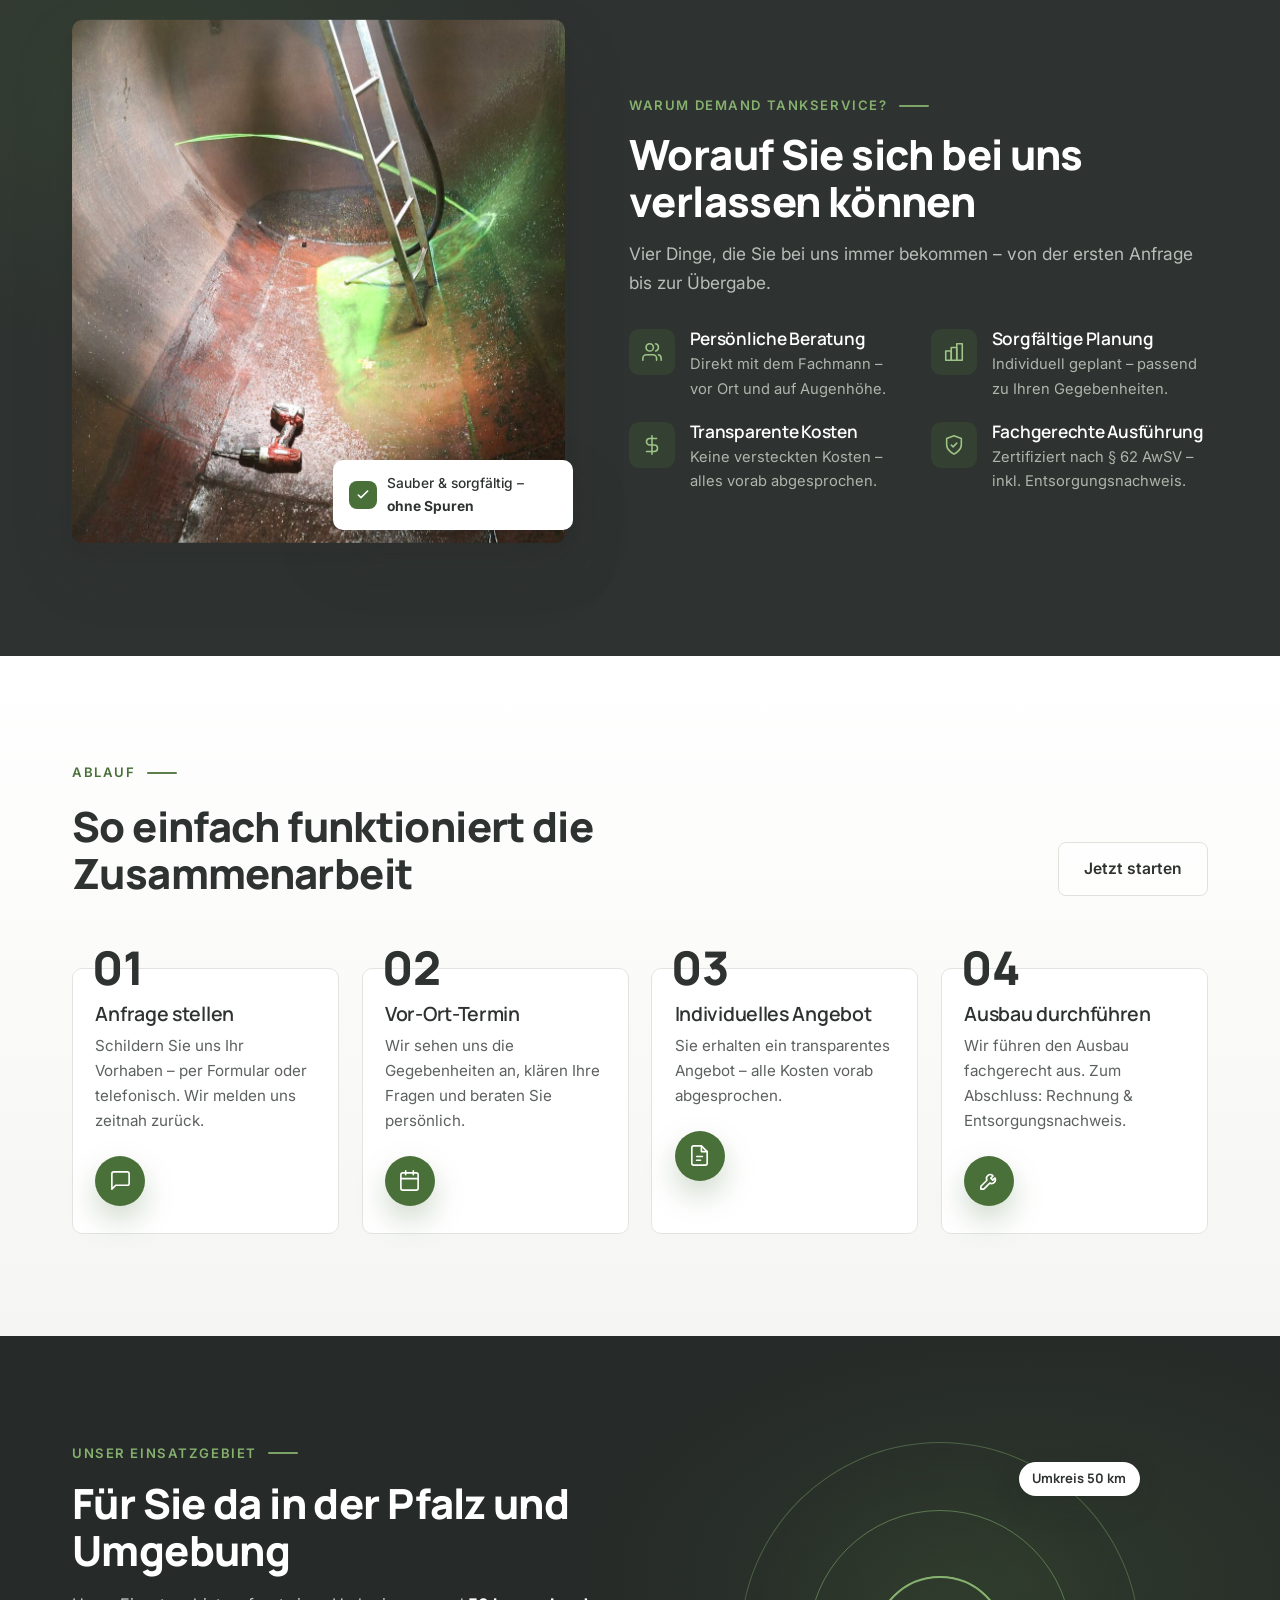
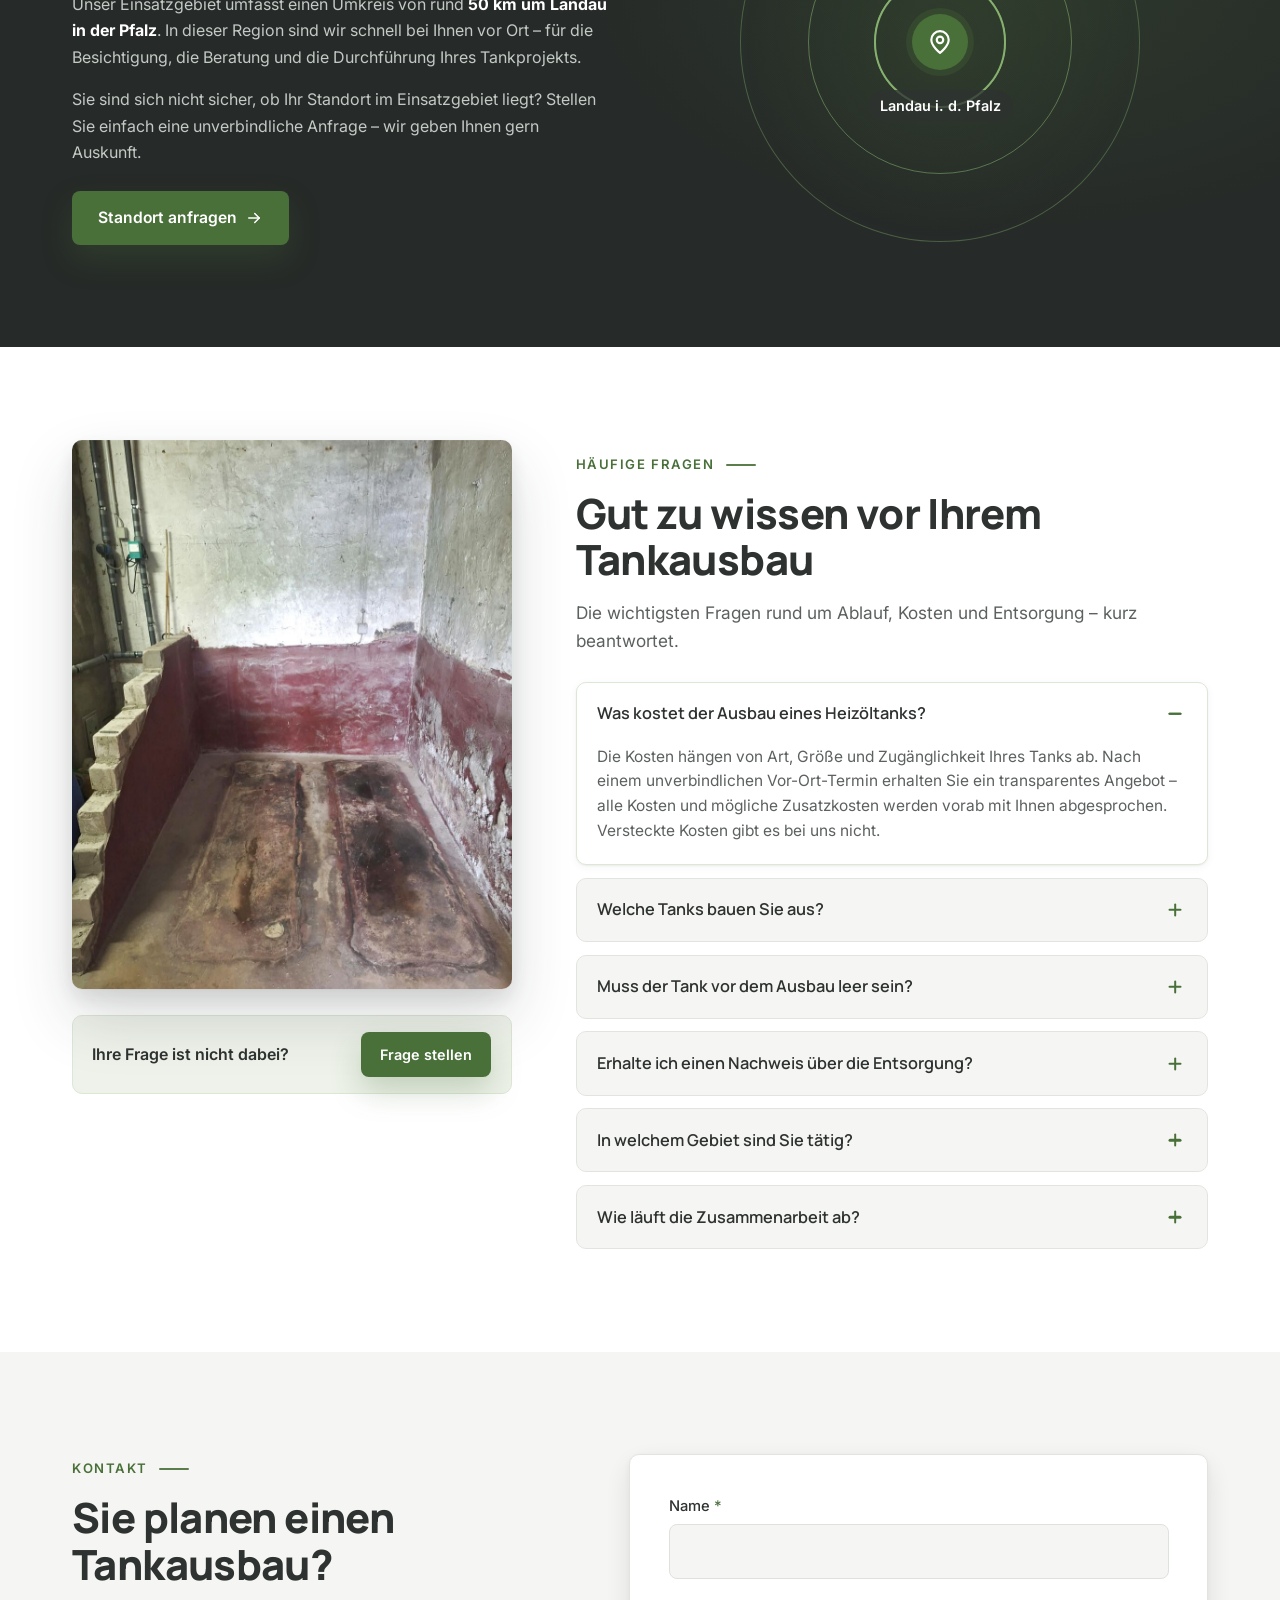
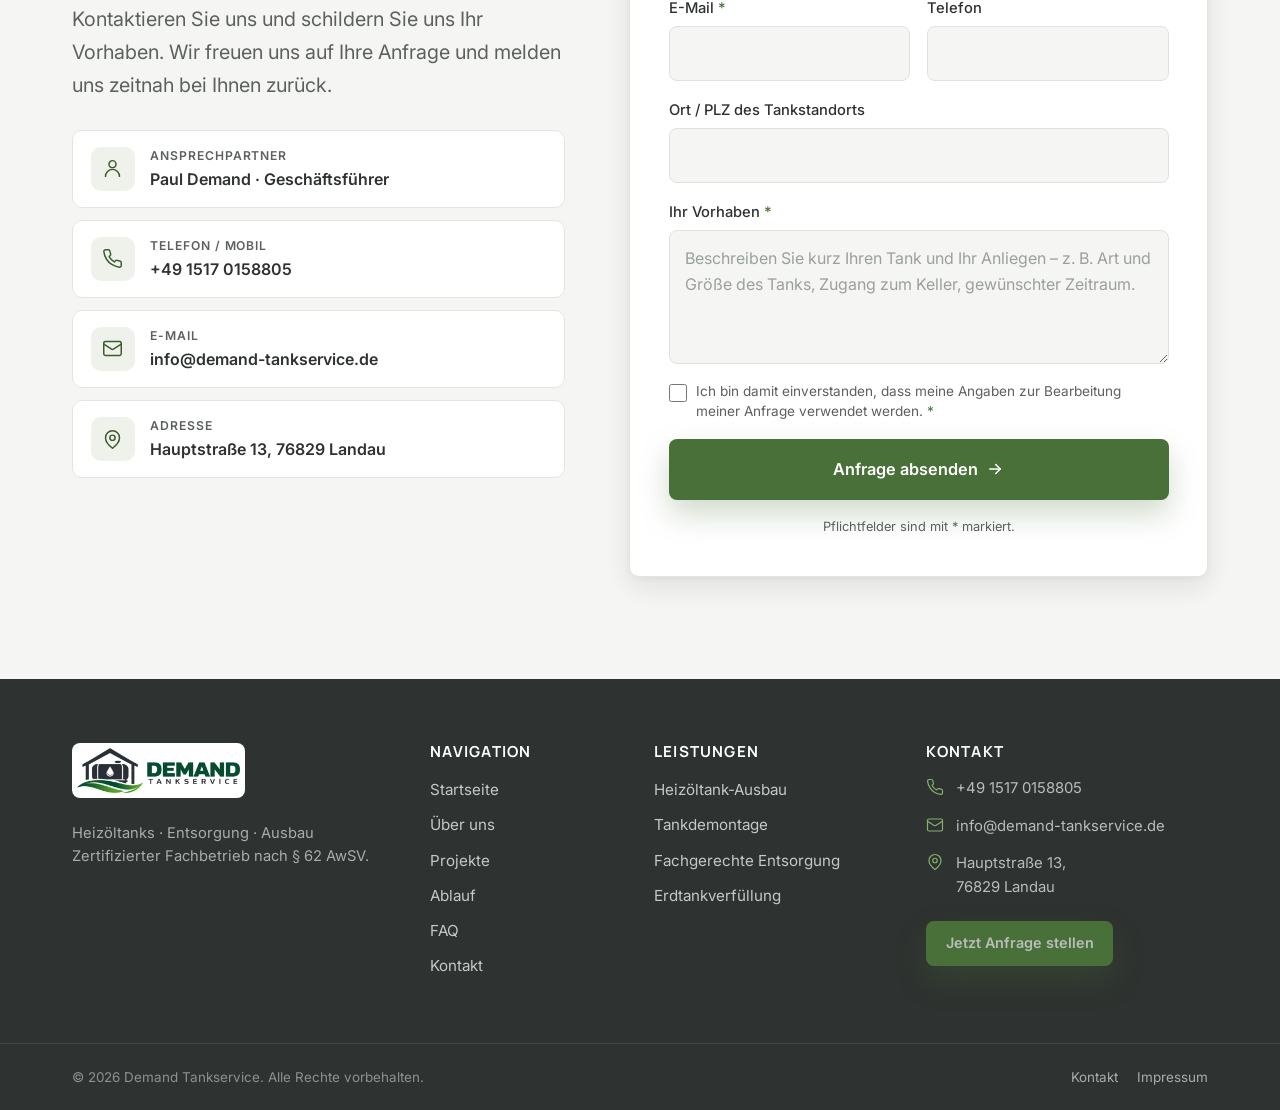
==== commit 9db2f421: "Add service, contact and Impressum pages (merge updated build) Add six new pages built on the shared" ====
--- a/index.html
+++ b/index.html
@@ -3,13 +3,13 @@
 <head>
   <meta charset="UTF-8" />
   <meta name="viewport" content="width=device-width, initial-scale=1.0" />
-  <title>Paul Demand Tankservice | Heizöltank-Ausbau &amp; fachgerechte Entsorgung</title>
-  <meta name="description" content="Paul Demand Tankservice – Ihr zertifizierter Fachbetrieb (§ 62 AwSV) für den Ausbau, die Demontage und die fachgerechte Entsorgung von Heizöltanks. Persönliche Beratung im Umkreis von 50 km rund um Landau in der Pfalz." />
+  <title>Demand Tankservice | Heizöltank-Ausbau &amp; fachgerechte Entsorgung</title>
+  <meta name="description" content="Demand Tankservice – Ihr zertifizierter Fachbetrieb (§ 62 AwSV) für den Ausbau, die Demontage und die fachgerechte Entsorgung von Heizöltanks. Persönliche Beratung im Umkreis von 50 km rund um Landau in der Pfalz." />
   <meta name="theme-color" content="#2E3230" />
   <link rel="icon" href="assets/favicon.png" type="image/png" />
 
   <meta property="og:type" content="website" />
-  <meta property="og:title" content="Paul Demand Tankservice – Heizöltank-Ausbau &amp; Entsorgung" />
+  <meta property="og:title" content="Demand Tankservice – Heizöltank-Ausbau &amp; Entsorgung" />
   <meta property="og:description" content="Zertifizierter Fachbetrieb nach § 62 AwSV für Heizöltank-Ausbau, Tankdemontage und fachgerechte Entsorgung. Im Umkreis von 50 km rund um Landau in der Pfalz." />
   <meta property="og:locale" content="de_DE" />
 
@@ -29,23 +29,34 @@
   <!-- ============ HEADER ============ -->
   <header class="site-header" id="top">
     <div class="container header-inner">
-      <a class="brand" href="#startseite" aria-label="Paul Demand Tankservice – Startseite">
-        <img class="brand-mark" src="assets/logo-full.png" alt="Paul Demand Tankservice" width="166" height="46" />
+      <a class="brand" href="#startseite" aria-label="Demand Tankservice – Startseite">
+        <img class="brand-mark" src="assets/logo-full.png" alt="Demand Tankservice" width="166" height="46" />
       </a>
 
       <nav class="main-nav" id="main-nav" aria-label="Hauptnavigation">
         <ul>
           <li><a href="#startseite">Startseite</a></li>
-          <li><a href="#leistungen">Leistungen</a></li>
+          <li class="has-sub">
+            <a href="#leistungen">Leistungen<svg class="nav-caret" viewBox="0 0 24 24" fill="none" stroke="currentColor" stroke-width="2.4" stroke-linecap="round" stroke-linejoin="round" aria-hidden="true"><path d="m6 9 6 6 6-6"/></svg></a>
+            <div class="sub-menu">
+              <ul>
+                <li><a href="heizoeltank-ausbau.html"><span class="sub-ic"><svg viewBox="0 0 24 24" fill="none" stroke="currentColor" stroke-width="1.7" stroke-linecap="round" stroke-linejoin="round" aria-hidden="true"><path d="M3 21h18"/><path d="M5 21V8a2 2 0 0 1 2-2h10a2 2 0 0 1 2 2v13"/><path d="M9 6V4h6v2"/><path d="M8 11h8M8 15h8"/></svg></span>Heizöltank-Ausbau</a></li>
+                <li><a href="tankdemontage.html"><span class="sub-ic"><svg viewBox="0 0 24 24" fill="none" stroke="currentColor" stroke-width="1.7" stroke-linecap="round" stroke-linejoin="round" aria-hidden="true"><path d="M14.7 6.3a4 4 0 0 0-5.4 5.4L3 18v3h3l6.3-6.3a4 4 0 0 0 5.4-5.4l-2.3 2.3-2-2 2.3-2.3Z"/></svg></span>Tankdemontage</a></li>
+                <li><a href="entsorgung.html"><span class="sub-ic"><svg viewBox="0 0 24 24" fill="none" stroke="currentColor" stroke-width="1.7" stroke-linecap="round" stroke-linejoin="round" aria-hidden="true"><path d="M21 8a9 9 0 1 0-1.5 5"/><path d="M21 4v4h-4"/><path d="m9 12 2 2 4-4"/></svg></span>Fachgerechte Entsorgung</a></li>
+                <li><a href="erdtankverfuellung.html"><span class="sub-ic"><svg viewBox="0 0 24 24" fill="none" stroke="currentColor" stroke-width="1.7" stroke-linecap="round" stroke-linejoin="round" aria-hidden="true"><path d="M3 21h18"/><path d="M3 21V10l9-6 9 6v11"/><path d="M3 14h18M3 17.5h18"/></svg></span>Erdtankverfüllung</a></li>
+                <li class="sub-all"><a href="#leistungen">Alle Leistungen im Überblick <svg width="16" height="16" viewBox="0 0 24 24" fill="none" stroke="currentColor" stroke-width="2" stroke-linecap="round" stroke-linejoin="round" aria-hidden="true"><path d="M5 12h14"/><path d="m13 6 6 6-6 6"/></svg></a></li>
+              </ul>
+            </div>
+          </li>
           <li><a href="#ueber-uns">Über uns</a></li>
-          <li><a href="#kontakt">Kontakt</a></li>
+          <li><a href="kontakt.html">Kontakt</a></li>
         </ul>
       </nav>
 
       <div class="header-right">
-        <a class="header-call" href="tel:+491234567890">
-          <span class="header-call-ic" aria-hidden="true"><svg viewBox="0 0 24 24" fill="none" stroke="currentColor" stroke-width="1.8" stroke-linecap="round" stroke-linejoin="round"><path d="M22 16.92v3a2 2 0 0 1-2.18 2 19.8 19.8 0 0 1-8.63-3.07 19.5 19.5 0 0 1-6-6 19.8 19.8 0 0 1-3.07-8.67A2 2 0 0 1 4.11 2h3a2 2 0 0 1 2 1.72c.13.96.36 1.9.7 2.81a2 2 0 0 1-.45 2.11L8.09 9.91a16 16 0 0 0 6 6l1.27-1.27a2 2 0 0 1 2.11-.45c.9.34 1.85.57 2.81.7A2 2 0 0 1 22 16.92Z"/></svg></span>
-          <span class="header-call-txt"><span class="header-call-label">Jetzt anrufen</span><span class="header-call-num">+49&nbsp;123&nbsp;456&nbsp;7890</span></span>
+        <a class="header-call" href="tel:+4915170158805">
+          <span class="header-call-ic" aria-hidden="true"><svg viewBox="0 0 24 24" fill="none" stroke="currentColor" stroke-width="1.8" stroke-linecap="round" stroke-linejoin="round" aria-hidden="true"><path d="M22 16.92v3a2 2 0 0 1-2.18 2 19.8 19.8 0 0 1-8.63-3.07 19.5 19.5 0 0 1-6-6 19.8 19.8 0 0 1-3.07-8.67A2 2 0 0 1 4.11 2h3a2 2 0 0 1 2 1.72c.13.96.36 1.9.7 2.81a2 2 0 0 1-.45 2.11L8.09 9.91a16 16 0 0 0 6 6l1.27-1.27a2 2 0 0 1 2.11-.45c.9.34 1.85.57 2.81.7A2 2 0 0 1 22 16.92Z"/></svg></span>
+          <span class="header-call-txt"><span class="header-call-label">Jetzt anrufen</span><span class="header-call-num">+49&nbsp;1517&nbsp;0158805</span></span>
         </a>
         <a class="btn btn-primary header-cta" href="#kontakt">
           <span>Jetzt Anfrage stellen</span>
@@ -61,13 +72,18 @@
     <nav class="mobile-nav" id="mobile-nav" aria-label="Mobile Navigation" hidden>
       <ul>
         <li><a href="#startseite">Startseite</a></li>
+        <li><a href="#leistungen">Leistungen</a></li>
+        <li><ul class="mobile-sub">
+          <li><a href="heizoeltank-ausbau.html">Heizöltank-Ausbau</a></li>
+          <li><a href="tankdemontage.html">Tankdemontage</a></li>
+          <li><a href="entsorgung.html">Fachgerechte Entsorgung</a></li>
+          <li><a href="erdtankverfuellung.html">Erdtankverfüllung</a></li>
+        </ul></li>
         <li><a href="#ueber-uns">Über uns</a></li>
-        <li><a href="#leistungen">Leistungen</a></li>
         <li><a href="#projekte">Projekte</a></li>
         <li><a href="#ablauf">Ablauf</a></li>
-        <li><a href="#einsatzgebiet">Einsatzgebiet</a></li>
         <li><a href="#faq">FAQ</a></li>
-        <li><a href="#kontakt">Kontakt</a></li>
+        <li><a href="kontakt.html">Kontakt</a></li>
       </ul>
       <a class="btn btn-primary btn-block" href="#kontakt">Jetzt Anfrage stellen</a>
     </nav>
@@ -136,7 +152,7 @@
       <div class="container about-grid">
         <div class="about-media" data-reveal>
           <div class="about-figure about-figure-main" data-parallax="0.07">
-            <img src="assets/images/ueber-uns.jpg" alt="Heizöltank aus Kunststoff in einem Kellerraum, bereit für den Ausbau durch Paul Demand Tankservice" width="1120" height="1000" loading="lazy" />
+            <img src="assets/images/ueber-uns.jpg" alt="Heizöltank aus Kunststoff in einem Kellerraum, bereit für den Ausbau durch Demand Tankservice" width="1120" height="1000" loading="lazy" />
           </div>
           <div class="about-figure about-figure-sub" data-parallax="-0.1">
             <img src="assets/images/leistung-demontage.jpg" alt="Zerlegte Tanks werden für den Abtransport vorbereitet" width="900" height="675" loading="lazy" />
@@ -154,7 +170,7 @@
           <p>Ob komplette Heizungsanlagen, Heizöltanks, Weintanks oder Wassertanks – wir planen Ihren individuellen Auftrag und garantieren eine zeitnahe und fachgerechte Ausführung. Dabei liegt unser besonderes Augenmerk auf der Vermeidung von Spuren oder Schäden.</p>
           <p>Bei einer Auftragsanfrage machen wir mit Ihnen vor Ort einen Besichtigungstermin aus, um die Gegebenheiten zu sehen. Sollten Sie beim Ortstermin Fragen haben, beraten wir Sie gerne. Bei Auftragserteilung brauchen Sie keine versteckten Kosten zu befürchten, da alle Kosten und eventuelle Zusatzkosten mit Ihnen abgesprochen werden.</p>
           <p>Nach dem Ausbau Ihrer Anlage erhalten Sie Ihre vereinbarte Rechnung und den dazugehörigen Entsorgungsnachweis. Unser Einsatzgebiet ist ein Umkreis von 50&nbsp;km rund um Landau in der Pfalz.</p>
-          <a class="btn btn-primary" href="#kontakt"><span>Lernen Sie uns kennen</span>
+          <a class="btn btn-primary" href="kontakt.html"><span>Lernen Sie uns kennen</span>
             <svg class="btn-arrow" viewBox="0 0 24 24" fill="none" stroke="currentColor" stroke-width="2" stroke-linecap="round" stroke-linejoin="round" aria-hidden="true"><path d="M5 12h14"/><path d="m13 6 6 6-6 6"/></svg>
           </a>
         </div>
@@ -196,7 +212,7 @@
           <p class="section-intro">Ob einzelner Heizöltank oder komplette Anlage: Wir übernehmen den gesamten Ablauf – sorgfältig geplant, fachgerecht ausgeführt und sauber dokumentiert.</p>
         </header>
 
-        <div class="cards cards-3" data-reveal-group>
+        <div class="cards cards-4" data-reveal-group>
           <article class="card leistung" data-reveal-item>
             <div class="card-media">
               <img src="assets/images/leistung-ausbau.jpg" alt="Heizöltanks aus Kunststoff im Kellerraum vor dem Ausbau" width="900" height="675" loading="lazy" />
@@ -204,8 +220,9 @@
             </div>
             <div class="card-body">
               <div class="card-icon" aria-hidden="true"><svg viewBox="0 0 24 24" fill="none" stroke="currentColor" stroke-width="1.7" stroke-linecap="round" stroke-linejoin="round"><path d="M3 21h18"/><path d="M5 21V8a2 2 0 0 1 2-2h10a2 2 0 0 1 2 2v13"/><path d="M9 6V4h6v2"/><path d="M8 11h8M8 15h8"/></svg></div>
-              <h3>Heizöltank-Ausbau</h3>
+              <h3><a class="card-stretch" href="heizoeltank-ausbau.html">Heizöltank-Ausbau</a></h3>
               <p>Wir bauen Ihren Heizöltank professionell aus – von der Restölentnahme über die Reinigung bis zur Demontage. Mit besonderem Augenmerk auf die Vermeidung von Spuren und Schäden an Ihrem Gebäude.</p>
+              <span class="card-more" aria-hidden="true">Mehr erfahren <svg viewBox="0 0 24 24" fill="none" stroke="currentColor" stroke-width="2" stroke-linecap="round" stroke-linejoin="round" aria-hidden="true"><path d="M5 12h14"/><path d="m13 6 6 6-6 6"/></svg></span>
             </div>
           </article>
           <article class="card leistung" data-reveal-item>
@@ -215,8 +232,9 @@
             </div>
             <div class="card-body">
               <div class="card-icon" aria-hidden="true"><svg viewBox="0 0 24 24" fill="none" stroke="currentColor" stroke-width="1.7" stroke-linecap="round" stroke-linejoin="round"><path d="M14.7 6.3a4 4 0 0 0-5.4 5.4L3 18v3h3l6.3-6.3a4 4 0 0 0 5.4-5.4l-2.3 2.3-2-2 2.3-2.3Z"/></svg></div>
-              <h3>Tankdemontage</h3>
+              <h3><a class="card-stretch" href="tankdemontage.html">Tankdemontage</a></h3>
               <p>Enge Kellerräume und schwer zugängliche Anlagen sind unser Spezialgebiet. Wir zerlegen Tanks aus Stahl oder Kunststoff passgenau vor Ort – auch dort, wo kein Durchgang für einen ganzen Tank bleibt.</p>
+              <span class="card-more" aria-hidden="true">Mehr erfahren <svg viewBox="0 0 24 24" fill="none" stroke="currentColor" stroke-width="2" stroke-linecap="round" stroke-linejoin="round" aria-hidden="true"><path d="M5 12h14"/><path d="m13 6 6 6-6 6"/></svg></span>
             </div>
           </article>
           <article class="card leistung" data-reveal-item>
@@ -226,8 +244,21 @@
             </div>
             <div class="card-body">
               <div class="card-icon" aria-hidden="true"><svg viewBox="0 0 24 24" fill="none" stroke="currentColor" stroke-width="1.7" stroke-linecap="round" stroke-linejoin="round"><path d="M21 8a9 9 0 1 0-1.5 5"/><path d="M21 4v4h-4"/><path d="m9 12 2 2 4-4"/></svg></div>
-              <h3>Fachgerechte Entsorgung</h3>
+              <h3><a class="card-stretch" href="entsorgung.html">Fachgerechte Entsorgung</a></h3>
               <p>Tank und Material entsorgen wir fach- und umweltgerecht. Nach Abschluss erhalten Sie Ihre vereinbarte Rechnung und den dazugehörigen Entsorgungsnachweis – für Ihre Unterlagen und volle Sicherheit.</p>
+              <span class="card-more" aria-hidden="true">Mehr erfahren <svg viewBox="0 0 24 24" fill="none" stroke="currentColor" stroke-width="2" stroke-linecap="round" stroke-linejoin="round" aria-hidden="true"><path d="M5 12h14"/><path d="m13 6 6 6-6 6"/></svg></span>
+            </div>
+          </article>
+          <article class="card leistung" data-reveal-item>
+            <div class="card-media">
+              <img src="assets/images/why-work.jpg" alt="Erdverlegter Heizöltank im Außenbereich vor der Verfüllung" width="1000" height="1180" loading="lazy" />
+              <span class="card-index">04</span>
+            </div>
+            <div class="card-body">
+              <div class="card-icon" aria-hidden="true"><svg viewBox="0 0 24 24" fill="none" stroke="currentColor" stroke-width="1.7" stroke-linecap="round" stroke-linejoin="round"><path d="M3 21h18"/><path d="M3 21V10l9-6 9 6v11"/><path d="M3 14h18M3 17.5h18"/></svg></div>
+              <h3><a class="card-stretch" href="erdtankverfuellung.html">Erdtankverfüllung</a></h3>
+              <p>Erdverlegte Tanks, die nicht ausgebaut werden können, verfüllen wir fachgerecht vor Ort. So wird Ihre stillgelegte Anlage dauerhaft und sicher gesichert – normgerecht und sauber dokumentiert.</p>
+              <span class="card-more" aria-hidden="true">Mehr erfahren <svg viewBox="0 0 24 24" fill="none" stroke="currentColor" stroke-width="2" stroke-linecap="round" stroke-linejoin="round" aria-hidden="true"><path d="M5 12h14"/><path d="m13 6 6 6-6 6"/></svg></span>
             </div>
           </article>
         </div>
@@ -311,7 +342,7 @@
         </div>
 
         <div class="why-copy" data-reveal>
-          <p class="eyebrow">Warum Paul Demand Tankservice?</p>
+          <p class="eyebrow">Warum Demand Tankservice?</p>
           <h2>Worauf Sie sich bei uns verlassen können</h2>
           <p class="section-intro">Vier Dinge, die Sie bei uns immer bekommen – von der ersten Anfrage bis zur Übergabe.</p>
 
@@ -461,16 +492,20 @@
 
           <ul class="contact-cards">
             <li class="contact-c">
+              <span class="contact-c-icon" aria-hidden="true"><svg viewBox="0 0 24 24" fill="none" stroke="currentColor" stroke-width="1.7" stroke-linecap="round" stroke-linejoin="round"><path d="M20 21a8 8 0 0 0-16 0"/><circle cx="12" cy="7" r="4"/></svg></span>
+              <span class="contact-c-body"><span class="contact-c-label">Ansprechpartner</span><span class="contact-c-value">Paul Demand · Geschäftsführer</span></span>
+            </li>
+            <li class="contact-c">
               <span class="contact-c-icon" aria-hidden="true"><svg viewBox="0 0 24 24" fill="none" stroke="currentColor" stroke-width="1.7" stroke-linecap="round" stroke-linejoin="round"><path d="M22 16.92v3a2 2 0 0 1-2.18 2 19.8 19.8 0 0 1-8.63-3.07 19.5 19.5 0 0 1-6-6 19.8 19.8 0 0 1-3.07-8.67A2 2 0 0 1 4.11 2h3a2 2 0 0 1 2 1.72c.13.96.36 1.9.7 2.81a2 2 0 0 1-.45 2.11L8.09 9.91a16 16 0 0 0 6 6l1.27-1.27a2 2 0 0 1 2.11-.45c.9.34 1.85.57 2.81.7A2 2 0 0 1 22 16.92Z"/></svg></span>
-              <span class="contact-c-body"><span class="contact-c-label">Telefon / Mobil</span><a class="contact-c-value" href="tel:+491234567890">+49&nbsp;123&nbsp;456&nbsp;7890</a></span>
+              <span class="contact-c-body"><span class="contact-c-label">Telefon / Mobil</span><a class="contact-c-value" href="tel:+4915170158805">+49&nbsp;1517&nbsp;0158805</a></span>
             </li>
             <li class="contact-c">
               <span class="contact-c-icon" aria-hidden="true"><svg viewBox="0 0 24 24" fill="none" stroke="currentColor" stroke-width="1.7" stroke-linecap="round" stroke-linejoin="round"><rect x="2" y="4" width="20" height="16" rx="2"/><path d="m22 7-8.97 5.7a1.94 1.94 0 0 1-2.06 0L2 7"/></svg></span>
-              <span class="contact-c-body"><span class="contact-c-label">E-Mail</span><a class="contact-c-value" href="mailto:info@tankservice.de">info@tankservice.de</a></span>
+              <span class="contact-c-body"><span class="contact-c-label">E-Mail</span><a class="contact-c-value" href="mailto:info@demand-tankservice.de">info@demand-tankservice.de</a></span>
             </li>
             <li class="contact-c">
               <span class="contact-c-icon" aria-hidden="true"><svg viewBox="0 0 24 24" fill="none" stroke="currentColor" stroke-width="1.7" stroke-linecap="round" stroke-linejoin="round"><path d="M20 10c0 6-8 12-8 12s-8-6-8-12a8 8 0 0 1 16 0Z"/><circle cx="12" cy="10" r="3"/></svg></span>
-              <span class="contact-c-body"><span class="contact-c-label">Adresse</span><a class="contact-c-value" href="https://www.google.com/maps/search/?api=1&amp;query=Musterstra%C3%9Fe+1+12345+Musterstadt" target="_blank" rel="noopener">Musterstraße 1, 12345 Musterstadt</a></span>
+              <span class="contact-c-body"><span class="contact-c-label">Adresse</span><a class="contact-c-value" href="https://www.google.com/maps/search/?api=1&amp;query=Hauptstra%C3%9Fe+13+76829+Landau" target="_blank" rel="noopener">Hauptstraße 13, 76829 Landau</a></span>
             </li>
           </ul>
         </div>
@@ -519,8 +554,8 @@
   <footer class="site-footer">
     <div class="container footer-inner">
       <div class="footer-brand">
-        <a class="brand brand-footer" href="#top" aria-label="Paul Demand Tankservice – nach oben">
-          <img class="brand-mark" src="assets/logo-full.png" alt="Paul Demand Tankservice" width="173" height="48" />
+        <a class="brand brand-footer" href="#top" aria-label="Demand Tankservice – nach oben">
+          <img class="brand-mark" src="assets/logo-full.png" alt="Demand Tankservice" width="173" height="48" />
         </a>
         <p class="footer-tagline">Heizöltanks · Entsorgung · Ausbau<br />Zertifizierter Fachbetrieb nach § 62 AwSV.</p>
       </div>
@@ -528,21 +563,31 @@
       <nav class="footer-nav" aria-label="Footer-Navigation">
         <h4>Navigation</h4>
         <ul>
+          <li><a href="#startseite">Startseite</a></li>
           <li><a href="#ueber-uns">Über uns</a></li>
-          <li><a href="#leistungen">Leistungen</a></li>
           <li><a href="#projekte">Projekte</a></li>
           <li><a href="#ablauf">Ablauf</a></li>
           <li><a href="#faq">FAQ</a></li>
-          <li><a href="#kontakt">Kontakt</a></li>
+          <li><a href="kontakt.html">Kontakt</a></li>
+        </ul>
+      </nav>
+
+      <nav class="footer-nav" aria-label="Leistungen">
+        <h4>Leistungen</h4>
+        <ul>
+          <li><a href="heizoeltank-ausbau.html">Heizöltank-Ausbau</a></li>
+          <li><a href="tankdemontage.html">Tankdemontage</a></li>
+          <li><a href="entsorgung.html">Fachgerechte Entsorgung</a></li>
+          <li><a href="erdtankverfuellung.html">Erdtankverfüllung</a></li>
         </ul>
       </nav>
 
       <div class="footer-contact">
         <h4>Kontakt</h4>
         <ul>
-          <li><svg viewBox="0 0 24 24" fill="none" stroke="currentColor" stroke-width="1.6" stroke-linecap="round" stroke-linejoin="round" aria-hidden="true"><path d="M22 16.92v3a2 2 0 0 1-2.18 2 19.8 19.8 0 0 1-8.63-3.07 19.5 19.5 0 0 1-6-6 19.8 19.8 0 0 1-3.07-8.67A2 2 0 0 1 4.11 2h3a2 2 0 0 1 2 1.72c.13.96.36 1.9.7 2.81a2 2 0 0 1-.45 2.11L8.09 9.91a16 16 0 0 0 6 6l1.27-1.27a2 2 0 0 1 2.11-.45c.9.34 1.85.57 2.81.7A2 2 0 0 1 22 16.92Z"/></svg><a href="tel:+491234567890">+49&nbsp;123&nbsp;456&nbsp;7890</a></li>
-          <li><svg viewBox="0 0 24 24" fill="none" stroke="currentColor" stroke-width="1.6" stroke-linecap="round" stroke-linejoin="round" aria-hidden="true"><rect x="2" y="4" width="20" height="16" rx="2"/><path d="m22 7-8.97 5.7a1.94 1.94 0 0 1-2.06 0L2 7"/></svg><a href="mailto:info@tankservice.de">info@tankservice.de</a></li>
-          <li><svg viewBox="0 0 24 24" fill="none" stroke="currentColor" stroke-width="1.6" stroke-linecap="round" stroke-linejoin="round" aria-hidden="true"><path d="M20 10c0 6-8 12-8 12s-8-6-8-12a8 8 0 0 1 16 0Z"/><circle cx="12" cy="10" r="3"/></svg><span>Musterstraße 1,<br />12345 Musterstadt</span></li>
+          <li><svg viewBox="0 0 24 24" fill="none" stroke="currentColor" stroke-width="1.6" stroke-linecap="round" stroke-linejoin="round" aria-hidden="true"><path d="M22 16.92v3a2 2 0 0 1-2.18 2 19.8 19.8 0 0 1-8.63-3.07 19.5 19.5 0 0 1-6-6 19.8 19.8 0 0 1-3.07-8.67A2 2 0 0 1 4.11 2h3a2 2 0 0 1 2 1.72c.13.96.36 1.9.7 2.81a2 2 0 0 1-.45 2.11L8.09 9.91a16 16 0 0 0 6 6l1.27-1.27a2 2 0 0 1 2.11-.45c.9.34 1.85.57 2.81.7A2 2 0 0 1 22 16.92Z"/></svg><a href="tel:+4915170158805">+49&nbsp;1517&nbsp;0158805</a></li>
+          <li><svg viewBox="0 0 24 24" fill="none" stroke="currentColor" stroke-width="1.6" stroke-linecap="round" stroke-linejoin="round" aria-hidden="true"><rect x="2" y="4" width="20" height="16" rx="2"/><path d="m22 7-8.97 5.7a1.94 1.94 0 0 1-2.06 0L2 7"/></svg><a href="mailto:info@demand-tankservice.de">info@demand-tankservice.de</a></li>
+          <li><svg viewBox="0 0 24 24" fill="none" stroke="currentColor" stroke-width="1.6" stroke-linecap="round" stroke-linejoin="round" aria-hidden="true"><path d="M20 10c0 6-8 12-8 12s-8-6-8-12a8 8 0 0 1 16 0Z"/><circle cx="12" cy="10" r="3"/></svg><span>Hauptstraße 13,<br />76829 Landau</span></li>
         </ul>
         <a class="btn btn-primary btn-sm" href="#kontakt">Jetzt Anfrage stellen</a>
       </div>
@@ -550,8 +595,11 @@
 
     <div class="footer-bottom">
       <div class="container footer-bottom-inner">
-        <p>&copy; <span id="jahr">2026</span> Paul Demand Tankservice. Alle Rechte vorbehalten.</p>
-        <p class="footer-legal-note">Impressum &amp; Datenschutzerklärung folgen zum Launch der Website.</p>
+        <p>&copy; <span id="jahr">2026</span> Demand Tankservice. Alle Rechte vorbehalten.</p>
+        <nav class="footer-legal" aria-label="Rechtliches">
+          <a href="kontakt.html">Kontakt</a>
+          <a href="impressum.html">Impressum</a>
+        </nav>
       </div>
     </div>
   </footer>
--- a/css/styles.css
+++ b/css/styles.css
@@ -146,7 +146,7 @@
 
 /* HERO (full-bg scene, above the fold) */
 .hero { position: relative; overflow: hidden; display: flex; flex-direction: column; justify-content: center; min-height: calc(100vh - var(--header-h)); }
-.hero-bg { background-color: #e9ece6; background-image: url("../assets/images/hero-bg.jpg"); background-size: cover; background-position: center; background-repeat: no-repeat; }
+.hero-bg { background-color: #e9ece6; background-image: url("../assets/images/hero-tankausbau.jpg"); background-size: cover; background-position: 70% center; background-repeat: no-repeat; }
 .hero-scrim { position: absolute; inset: 0; z-index: 0; background:
   linear-gradient(90deg, #ffffff 0%, rgba(255,255,255,0.94) 32%, rgba(255,255,255,0.6) 50%, rgba(255,255,255,0.08) 72%, rgba(255,255,255,0) 86%),
   linear-gradient(0deg, rgba(255,255,255,0.85), rgba(255,255,255,0) 32%); }
@@ -372,6 +372,173 @@
 .footer-bottom-inner { display: flex; flex-wrap: wrap; justify-content: space-between; gap: 0.5rem; padding-block: 1.4rem; }
 .footer-bottom p { font-size: 0.84rem; color: #8B938D; }
 
+/* =========================================================
+   Unterseiten (Leistungen, Kontakt, Impressum)
+   ========================================================= */
+
+/* Nav dropdown */
+.main-nav li { position: relative; }
+.nav-caret { display: inline-block; width: 10px; height: 10px; margin-left: 0.3rem; vertical-align: 0.05em; transition: transform 0.25s var(--ease); }
+.has-sub:hover .nav-caret, .has-sub:focus-within .nav-caret { transform: rotate(180deg); }
+.sub-menu { position: absolute; top: calc(100% + 0.55rem); left: 50%; min-width: 270px; padding: 0.55rem; background: #fff; border: 1px solid var(--border); border-radius: var(--radius); box-shadow: var(--shadow-lg); opacity: 0; visibility: hidden; transform: translate(-50%, 8px); transition: opacity 0.22s var(--ease), transform 0.22s var(--ease), visibility 0.22s; z-index: 120; }
+.sub-menu::before { content: ""; position: absolute; left: 0; right: 0; top: -0.7rem; height: 0.7rem; }
+.has-sub:hover > .sub-menu, .has-sub:focus-within > .sub-menu { opacity: 1; visibility: visible; transform: translate(-50%, 0); }
+.main-nav .sub-menu ul { display: grid; gap: 0.1rem; justify-content: stretch; }
+.main-nav .sub-menu a { display: flex; align-items: center; gap: 0.75rem; width: 100%; padding: 0.6rem 0.7rem; border-radius: var(--radius-sm); font-size: 0.93rem; }
+.main-nav .sub-menu a::after { display: none; }
+.main-nav .sub-menu a:hover, .main-nav .sub-menu a[aria-current="page"] { background: var(--green-050); color: var(--green); }
+.sub-ic { display: inline-grid; place-items: center; width: 34px; height: 34px; flex: none; border-radius: var(--radius-sm); background: var(--green-050); color: var(--green); transition: background 0.2s var(--ease), color 0.2s var(--ease); }
+.sub-ic svg { width: 18px; height: 18px; }
+.main-nav .sub-menu a:hover .sub-ic, .main-nav .sub-menu a[aria-current="page"] .sub-ic { background: var(--green); color: #fff; }
+.sub-all { border-top: 1px solid var(--border); margin-top: 0.35rem; padding-top: 0.35rem; }
+.main-nav .sub-all a { font-weight: 600; color: var(--green); justify-content: space-between; }
+.mobile-nav .mobile-sub { margin: 0 0 0.3rem 0.6rem; padding-left: 0.6rem; border-left: 2px solid var(--green-100); gap: 0; }
+.mobile-nav .mobile-sub a { font-size: 0.98rem; padding: 0.6rem 0.6rem; color: var(--text-muted); }
+.mobile-nav a[aria-current="page"] { color: var(--green); background: var(--green-050); }
+
+/* Page hero */
+.page-hero { position: relative; overflow: hidden; background: #e9ece6; padding-block: clamp(3rem, 7vw, 5.5rem) clamp(3rem, 6vw, 4.8rem); }
+.page-hero-img { position: absolute; inset: 0; z-index: 0; width: 100%; height: 100%; object-fit: cover; }
+.page-hero .hero-scrim { z-index: 1; }
+.page-hero-inner { position: relative; z-index: 2; }
+.page-hero-copy { max-width: 36rem; }
+.page-hero h1 { font-size: clamp(2rem, 4.2vw, 3.1rem); margin: 0.2rem 0 1rem; }
+.page-hero h1 .grn { color: var(--green); }
+.page-hero .lead { color: #3e433e; max-width: 36rem; }
+.page-hero .hero-actions { margin-top: 1.7rem; }
+.page-hero-plain { background: linear-gradient(180deg, var(--grey-050), #fff); }
+.page-hero-plain::after { content: ""; position: absolute; right: -8%; top: -30%; width: 46%; aspect-ratio: 1; border-radius: 50%; background: radial-gradient(circle, rgba(74,112,58,0.10), transparent 68%); pointer-events: none; }
+.breadcrumb { margin-bottom: 1.2rem; }
+.breadcrumb ol { list-style: none; padding: 0; display: flex; flex-wrap: wrap; align-items: center; gap: 0.35rem; font-size: 0.86rem; color: var(--text-muted); }
+.breadcrumb li { display: inline-flex; align-items: center; gap: 0.35rem; }
+.breadcrumb li + li::before { content: ""; width: 6px; height: 6px; border-right: 1.6px solid currentColor; border-top: 1.6px solid currentColor; transform: rotate(45deg); opacity: 0.6; margin-right: 0.25rem; }
+.breadcrumb a { color: var(--anthracite); font-weight: 500; transition: color 0.2s var(--ease); }
+.breadcrumb a:hover { color: var(--green); }
+.breadcrumb [aria-current] { color: var(--green); font-weight: 600; }
+.hero-chips { display: flex; flex-wrap: wrap; gap: 0.6rem; margin-top: 1.6rem; }
+.hero-chip { display: inline-flex; align-items: center; gap: 0.5rem; padding: 0.5rem 0.85rem; background: rgba(255,255,255,0.9); border: 1px solid rgba(255,255,255,0.8); border-radius: 999px; box-shadow: var(--shadow-sm); font-size: 0.86rem; font-weight: 600; color: var(--anthracite); backdrop-filter: blur(6px); -webkit-backdrop-filter: blur(6px); }
+.hero-chip svg { width: 16px; height: 16px; color: var(--green); flex: none; }
+
+/* Split section (image + copy) */
+.section-split { background: #fff; }
+.split-grid { display: grid; grid-template-columns: 1fr 1.05fr; gap: clamp(2.5rem, 5vw, 5rem); align-items: center; }
+.split-media { position: relative; }
+.split-image { border-radius: var(--radius); overflow: hidden; aspect-ratio: 4 / 3.6; box-shadow: var(--shadow-lg); background: var(--grey-100); will-change: transform; }
+.split-image img { width: 100%; height: 100%; object-fit: cover; }
+.split-badge { position: absolute; left: -12px; bottom: 1.6rem; display: inline-flex; align-items: center; gap: 0.7rem; background: var(--anthracite); color: #fff; border-radius: var(--radius); padding: 0.85rem 1.1rem; box-shadow: var(--shadow-lg); max-width: 16rem; }
+.split-badge-ic { display: inline-grid; place-items: center; width: 38px; height: 38px; flex: none; border-radius: var(--radius-sm); background: var(--green); color: #fff; }
+.split-badge-ic svg { width: 20px; height: 20px; }
+.split-badge-txt { font-family: var(--font-head); font-weight: 700; font-size: 0.9rem; line-height: 1.25; }
+.split-copy h2 { margin-bottom: 1.1rem; }
+.split-copy p { margin-bottom: 1rem; }
+.check-list { display: grid; grid-template-columns: 1fr 1fr; gap: 0.75rem 1.3rem; margin: 1.5rem 0 1.9rem; }
+.check-list li { display: flex; gap: 0.65rem; align-items: flex-start; font-weight: 500; font-size: 0.96rem; color: var(--anthracite); line-height: 1.45; }
+.check-list li::before { content: ""; flex: none; width: 22px; height: 22px; margin-top: 1px; border-radius: 6px; background: var(--green-050) url("data:image/svg+xml,%3Csvg xmlns='http://www.w3.org/2000/svg' viewBox='0 0 24 24' fill='none' stroke='%234A703A' stroke-width='3' stroke-linecap='round' stroke-linejoin='round'%3E%3Cpath d='m5 12 4 4 10-10'/%3E%3C/svg%3E") center / 14px no-repeat; }
+
+/* Feature grid (Leistungsumfang) */
+.section-features { background: linear-gradient(180deg, var(--grey-050), #fff); }
+.feature-grid { display: grid; grid-template-columns: repeat(3, 1fr); gap: clamp(1rem, 2vw, 1.4rem); }
+.feature { position: relative; background: #fff; border: 1px solid var(--border); border-radius: var(--radius); padding: 1.7rem 1.5rem; transition: transform 0.3s var(--ease), box-shadow 0.3s var(--ease), border-color 0.3s var(--ease); }
+.feature:hover { transform: translateY(-6px); box-shadow: var(--shadow-lg); border-color: var(--green-100); }
+.feature-ic { display: inline-grid; place-items: center; width: 50px; height: 50px; margin-bottom: 1.1rem; border-radius: var(--radius); background: var(--green-050); color: var(--green); transition: background 0.3s var(--ease), color 0.3s var(--ease), transform 0.3s var(--ease); }
+.feature:hover .feature-ic { background: var(--green); color: #fff; transform: rotate(-6deg); }
+.feature-ic svg { width: 24px; height: 24px; }
+.feature h3 { margin-bottom: 0.45rem; }
+.feature p { font-size: 0.95rem; }
+.feature-num { position: absolute; top: 1.3rem; right: 1.4rem; font-family: var(--font-head); font-weight: 800; font-size: 0.95rem; color: var(--grey-200); }
+
+/* Simple centred FAQ */
+.faq-narrow { max-width: 820px; margin-inline: auto; }
+
+/* Linked cards (other services) */
+.card-link-wrap { position: relative; }
+.card-more { display: inline-flex; align-items: center; gap: 0.4rem; margin-top: 1rem; font-weight: 600; font-size: 0.93rem; color: var(--green); }
+.card-more svg { width: 16px; height: 16px; transition: transform 0.28s var(--ease); }
+.card:hover .card-more svg { transform: translateX(4px); }
+.card-stretch::after { content: ""; position: absolute; inset: 0; z-index: 4; }
+.card-stretch:focus-visible { outline: none; }
+.card:has(.card-stretch:focus-visible) { outline: 3px solid var(--green); outline-offset: 2px; }
+.card-body { display: flex; flex-direction: column; align-items: flex-start; flex: 1; }
+.card-body .card-more { margin-top: auto; padding-top: 1rem; }
+
+/* CTA band */
+.cta-band { padding-block: clamp(3rem, 6vw, 4.5rem); background: #fff; }
+.cta-box { position: relative; overflow: hidden; display: grid; grid-template-columns: 1fr auto; gap: 2rem; align-items: center; background: var(--anthracite); border-radius: var(--radius); padding: clamp(2rem, 4.5vw, 3.2rem); box-shadow: var(--shadow-lg); }
+.cta-box::before { content: ""; position: absolute; inset: 0; background: radial-gradient(55% 90% at 100% 0%, rgba(74,112,58,0.35), transparent 70%); pointer-events: none; }
+.cta-box > * { position: relative; }
+.cta-box .eyebrow { color: #86B06E; }
+.cta-box h2 { color: #fff; font-size: clamp(1.6rem, 3vw, 2.2rem); margin-bottom: 0.6rem; }
+.cta-box p { color: #B7BEB9; max-width: 38rem; }
+.cta-actions { display: flex; flex-wrap: wrap; gap: 0.8rem; }
+.btn-light { background: transparent; color: #fff; border-color: rgba(255,255,255,0.3); }
+.btn-light:hover { background: #fff; color: var(--anthracite); border-color: #fff; transform: translateY(-2px); }
+.btn-light svg { width: 18px; height: 18px; }
+
+/* Kontakt page extras */
+.contact-form select { width: 100%; padding: 0.82rem 2.6rem 0.82rem 0.98rem; border: 1.5px solid var(--grey-200); border-radius: var(--radius-sm); background: var(--grey-050) url("data:image/svg+xml,%3Csvg xmlns='http://www.w3.org/2000/svg' viewBox='0 0 24 24' fill='none' stroke='%232E3230' stroke-width='2' stroke-linecap='round' stroke-linejoin='round'%3E%3Cpath d='m6 9 6 6 6-6'/%3E%3C/svg%3E") right 0.9rem center / 18px no-repeat; color: var(--text); font: inherit; appearance: none; -webkit-appearance: none; transition: border-color 0.2s var(--ease), box-shadow 0.2s var(--ease), background-color 0.2s var(--ease); }
+.contact-form select:focus { outline: none; border-color: var(--green); background-color: #fff; box-shadow: 0 0 0 4px rgba(74, 112, 58, 0.12); }
+.form-check a { color: var(--green); font-weight: 500; text-decoration: underline; text-underline-offset: 2px; }
+.contact-direct { margin-top: 1.4rem; display: flex; flex-wrap: wrap; gap: 0.7rem; }
+.tips-grid { display: grid; grid-template-columns: repeat(4, 1fr); gap: clamp(1rem, 2vw, 1.4rem); }
+
+/* Impressum / legal */
+.section-legal { background: #fff; padding-top: clamp(2.5rem, 5vw, 4rem); }
+.legal-grid { display: grid; grid-template-columns: minmax(0, 1fr) 320px; gap: clamp(2rem, 5vw, 4rem); align-items: start; }
+.legal { max-width: 760px; }
+.legal-block { padding-block: 1.6rem; border-bottom: 1px solid var(--border); }
+.legal-block:first-child { padding-top: 0; }
+.legal-block:last-child { border-bottom: 0; }
+.legal h2 { font-size: clamp(1.3rem, 2.2vw, 1.6rem); font-weight: 700; margin-bottom: 0.8rem; display: flex; align-items: center; gap: 0.7rem; }
+.legal h2 .legal-num { display: inline-grid; place-items: center; width: 34px; height: 34px; flex: none; border-radius: var(--radius-sm); background: var(--green-050); color: var(--green); font-size: 0.85rem; font-weight: 800; }
+.legal h3 { font-size: 1.05rem; margin: 1.1rem 0 0.4rem; }
+.legal p { margin-bottom: 0.8rem; }
+.legal p:last-child { margin-bottom: 0; }
+.legal address { font-style: normal; color: var(--anthracite); font-weight: 500; line-height: 1.7; }
+.legal a { color: var(--green); font-weight: 500; text-decoration: underline; text-underline-offset: 2px; }
+.legal dl { display: grid; grid-template-columns: max-content 1fr; gap: 0.45rem 1.4rem; }
+.legal dt { font-weight: 600; color: var(--anthracite); }
+.legal dd { color: var(--text-muted); }
+.todo { background: #FFF4D6; color: #6B5310; padding: 0.05rem 0.4rem; border-radius: 4px; font-weight: 500; }
+.staging-note { display: flex; gap: 0.8rem; align-items: flex-start; background: #FFF9E8; border: 1px solid #F1E2B3; border-radius: var(--radius); padding: 1rem 1.2rem; margin-bottom: 2rem; font-size: 0.92rem; color: #6B5310; }
+.staging-note svg { width: 20px; height: 20px; flex: none; margin-top: 2px; }
+.legal-aside { position: sticky; top: calc(var(--header-h) + 2rem); display: grid; gap: 1rem; }
+.legal-card { background: var(--grey-050); border: 1px solid var(--border); border-radius: var(--radius); padding: 1.4rem; }
+.legal-card h3 { font-size: 1.02rem; margin-bottom: 0.9rem; }
+.legal-card .contact-cards { gap: 0.6rem; }
+.legal-card .contact-c { padding: 0.7rem 0.85rem; }
+.legal-card .contact-c-icon { width: 38px; height: 38px; }
+.legal-toc { display: grid; gap: 0.2rem; }
+.legal-toc a { display: block; padding: 0.4rem 0.6rem; border-radius: var(--radius-sm); font-size: 0.92rem; color: var(--anthracite); transition: background 0.2s var(--ease), color 0.2s var(--ease); }
+.legal-toc a:hover { background: #fff; color: var(--green); }
+
+/* Footer – 4 columns + legal links */
+.footer-inner { grid-template-columns: 1.3fr 0.75fr 0.95fr 1.15fr; }
+.footer-nav a[aria-current="page"] { color: #86B06E; }
+.footer-legal { display: flex; flex-wrap: wrap; gap: 1.2rem; }
+.footer-legal a { font-size: 0.84rem; color: #A7AEA9; transition: color 0.2s var(--ease); }
+.footer-legal a:hover, .footer-legal a[aria-current="page"] { color: #fff; }
+
+@media (max-width: 980px) {
+  .split-grid, .legal-grid { grid-template-columns: 1fr; }
+  .split-media { max-width: 560px; }
+  .feature-grid { grid-template-columns: 1fr 1fr; }
+  .tips-grid { grid-template-columns: 1fr 1fr; }
+  .cta-box { grid-template-columns: 1fr; }
+  .legal-aside { position: static; }
+  .footer-inner { grid-template-columns: 1fr 1fr; }
+}
+@media (max-width: 860px) {
+  .page-hero .hero-scrim { background: linear-gradient(180deg, rgba(255,255,255,0.96) 0%, rgba(255,255,255,0.86) 60%, rgba(255,255,255,0.7) 100%); }
+}
+@media (max-width: 580px) {
+  .feature-grid, .tips-grid, .check-list { grid-template-columns: 1fr; }
+  .split-badge { left: 0.8rem; bottom: 0.8rem; }
+  .cta-actions .btn { flex: 1 1 auto; }
+  .legal dl { grid-template-columns: 1fr; gap: 0.1rem; }
+  .legal dd { margin-bottom: 0.5rem; }
+  .footer-inner { grid-template-columns: 1fr; }
+}
+
 /* Reveal base */
 .anim-ready [data-reveal], .anim-ready [data-reveal-item] { opacity: 0; transform: translateY(26px); }
 .anim-ready [data-hero] { opacity: 0; }
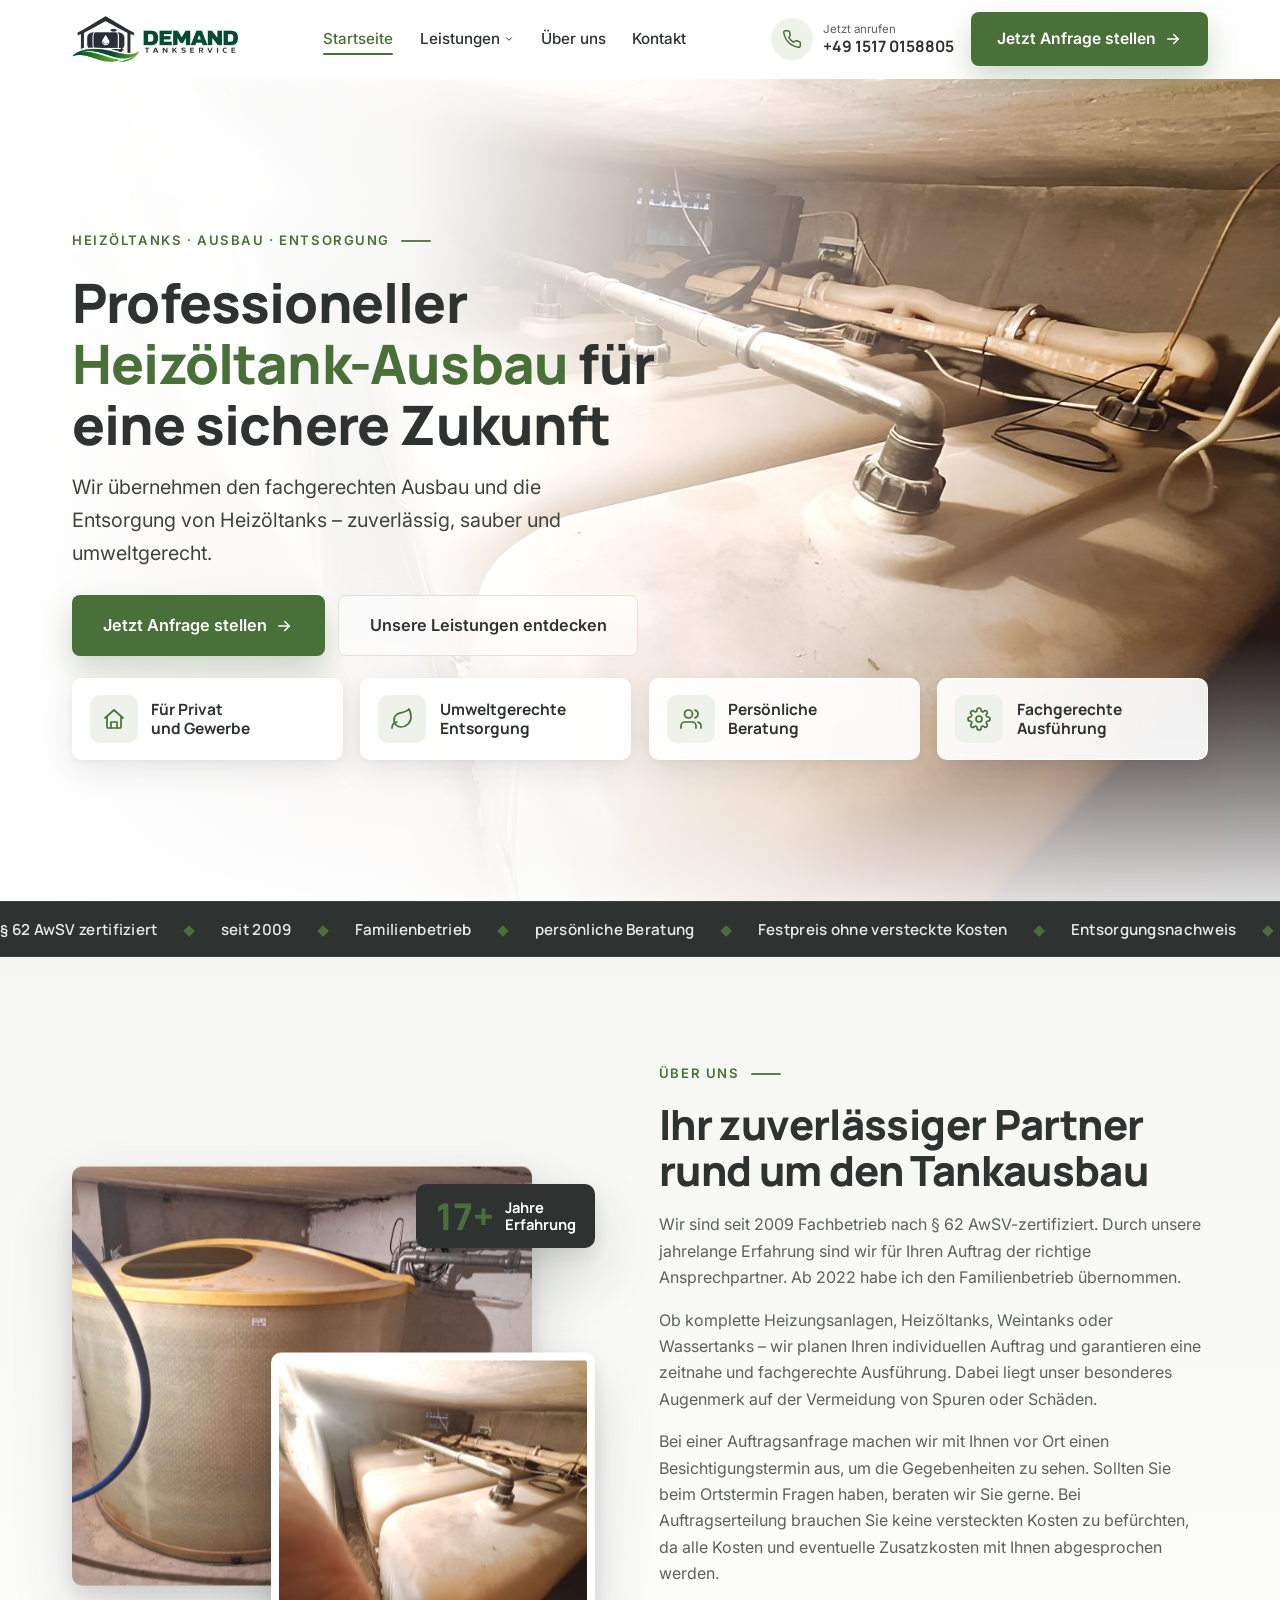
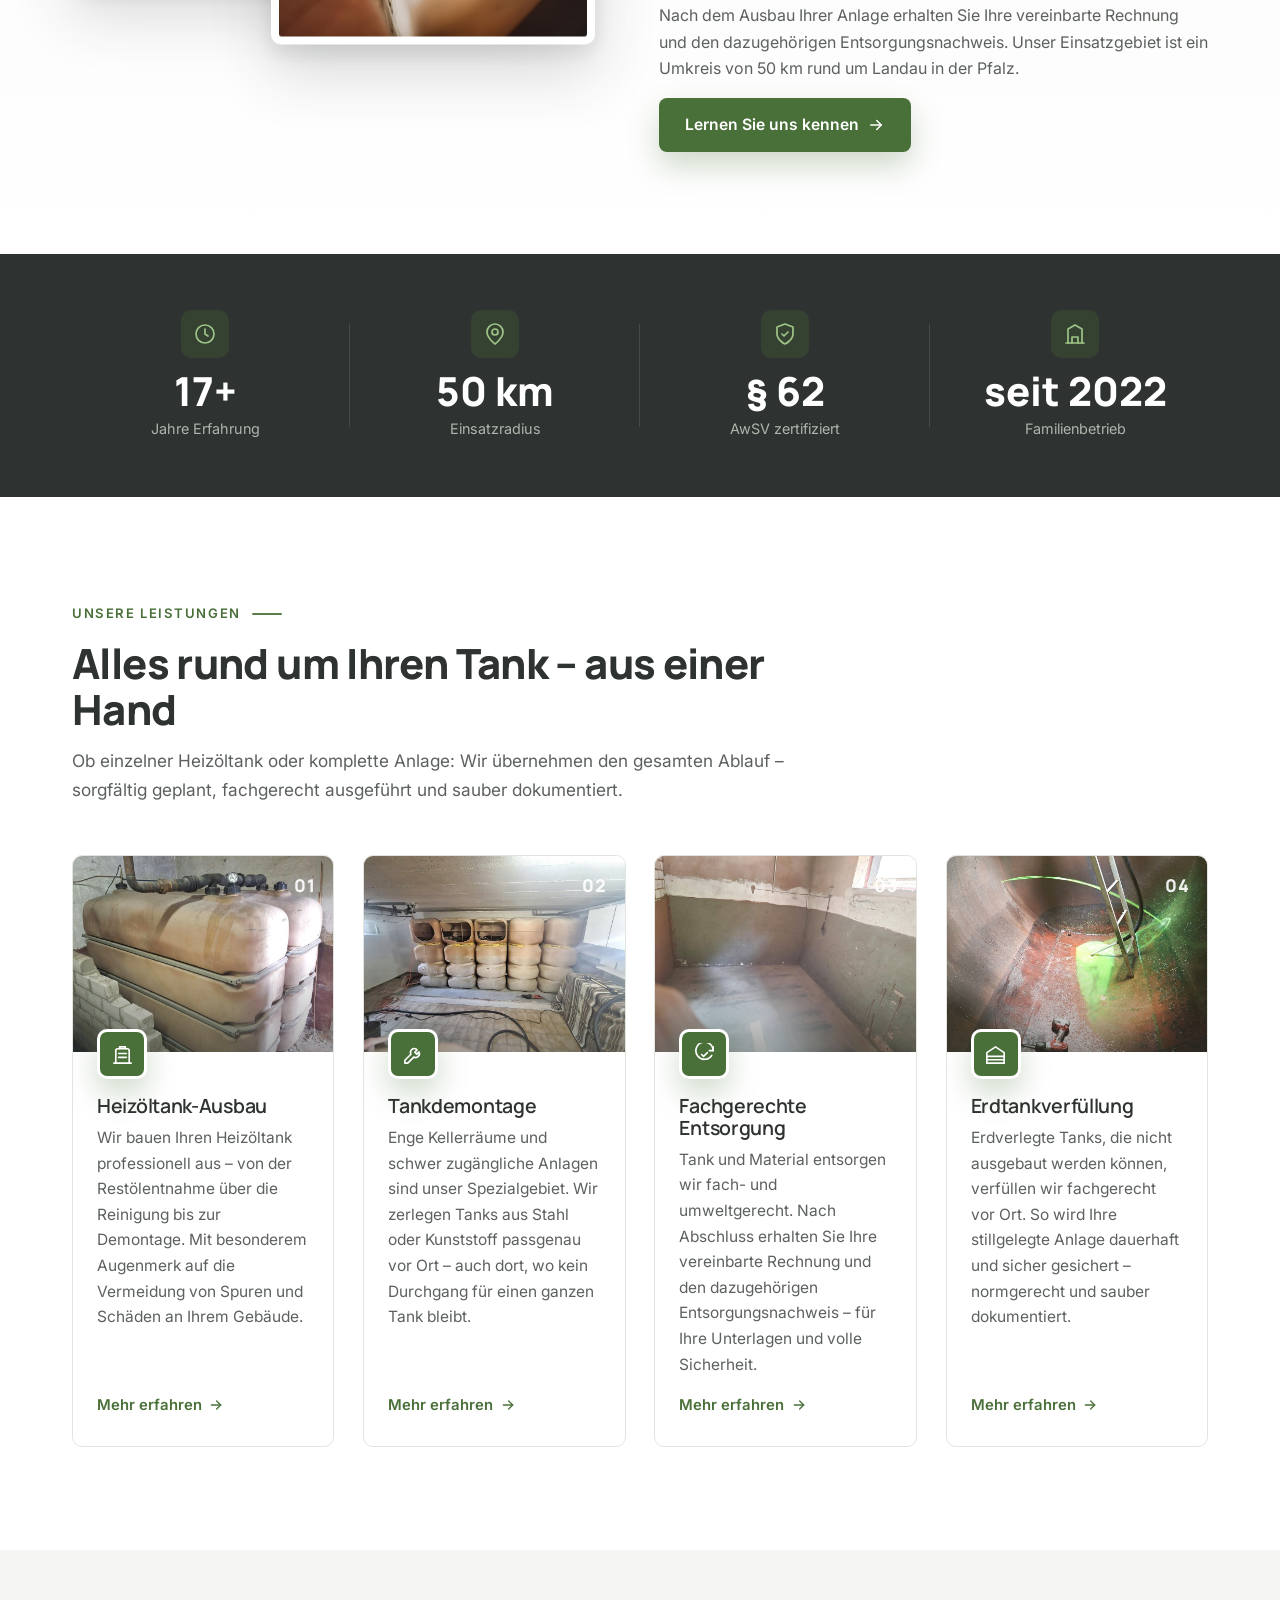
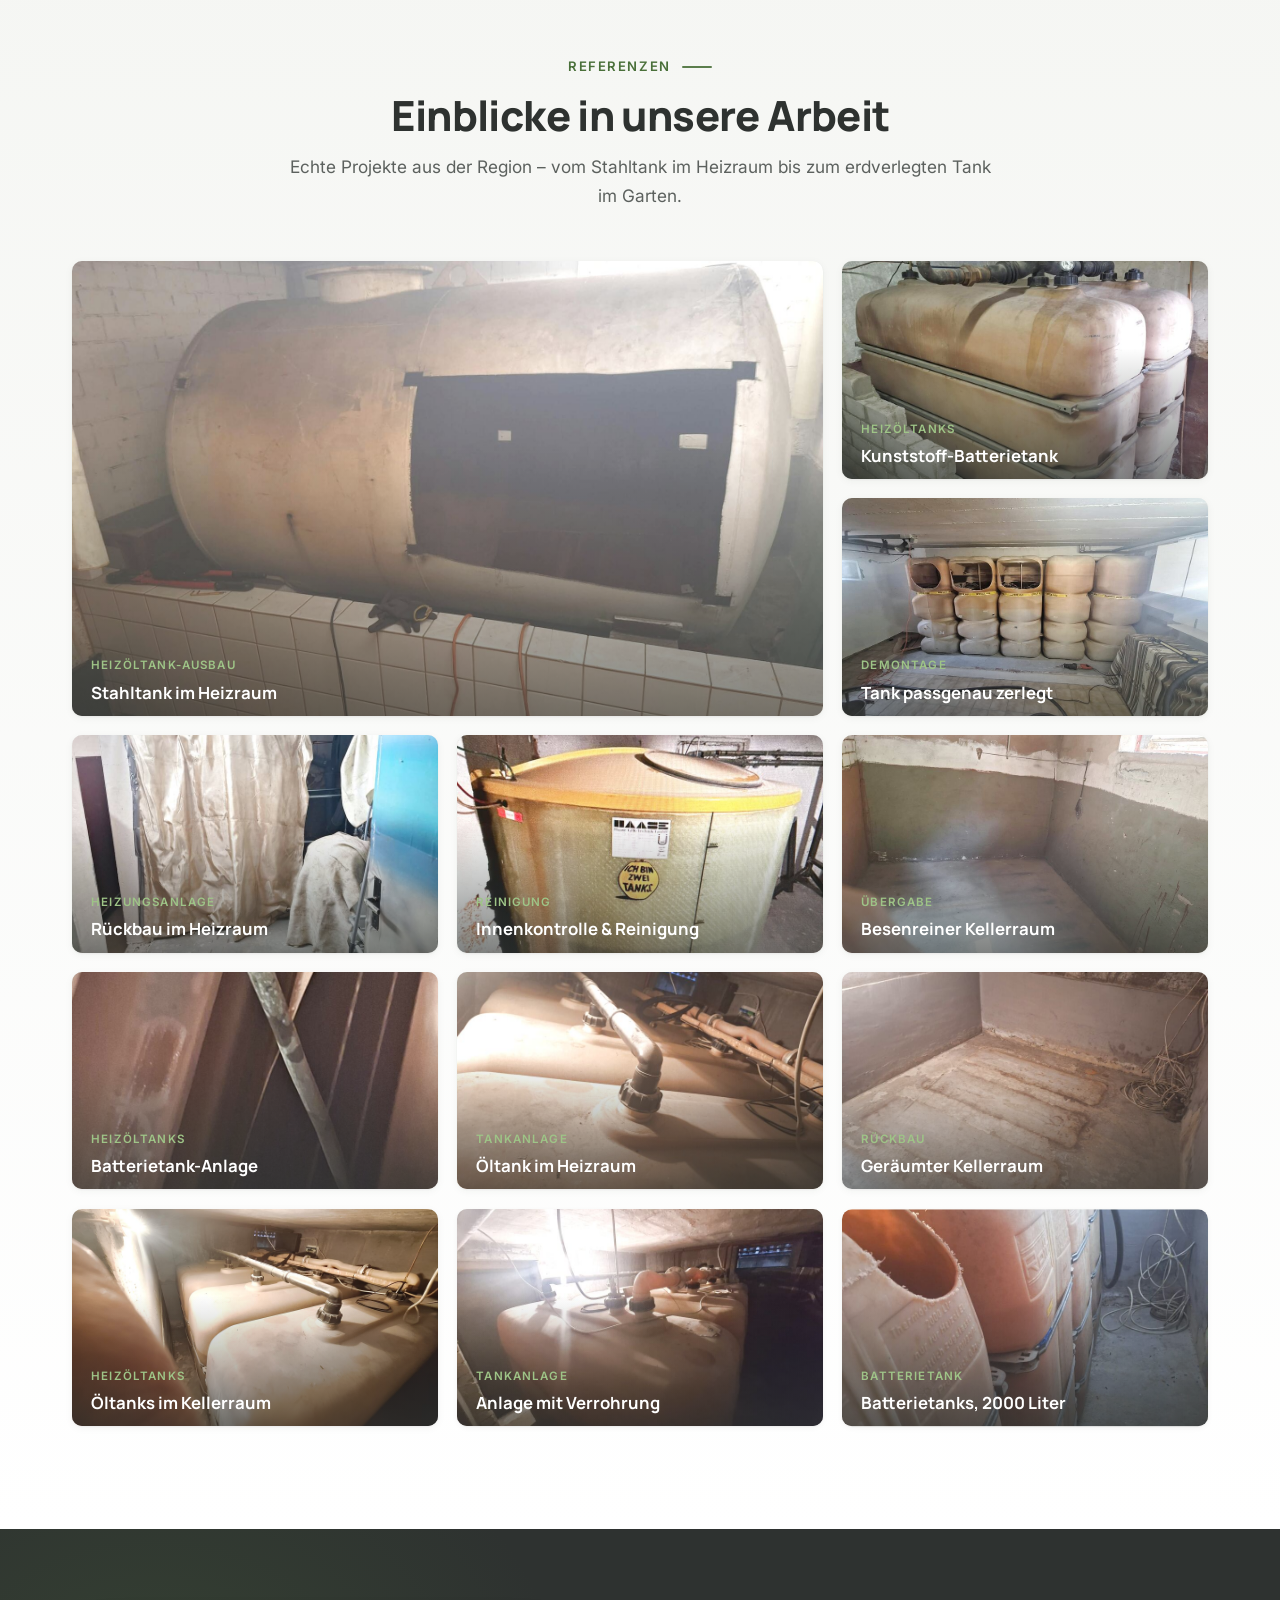
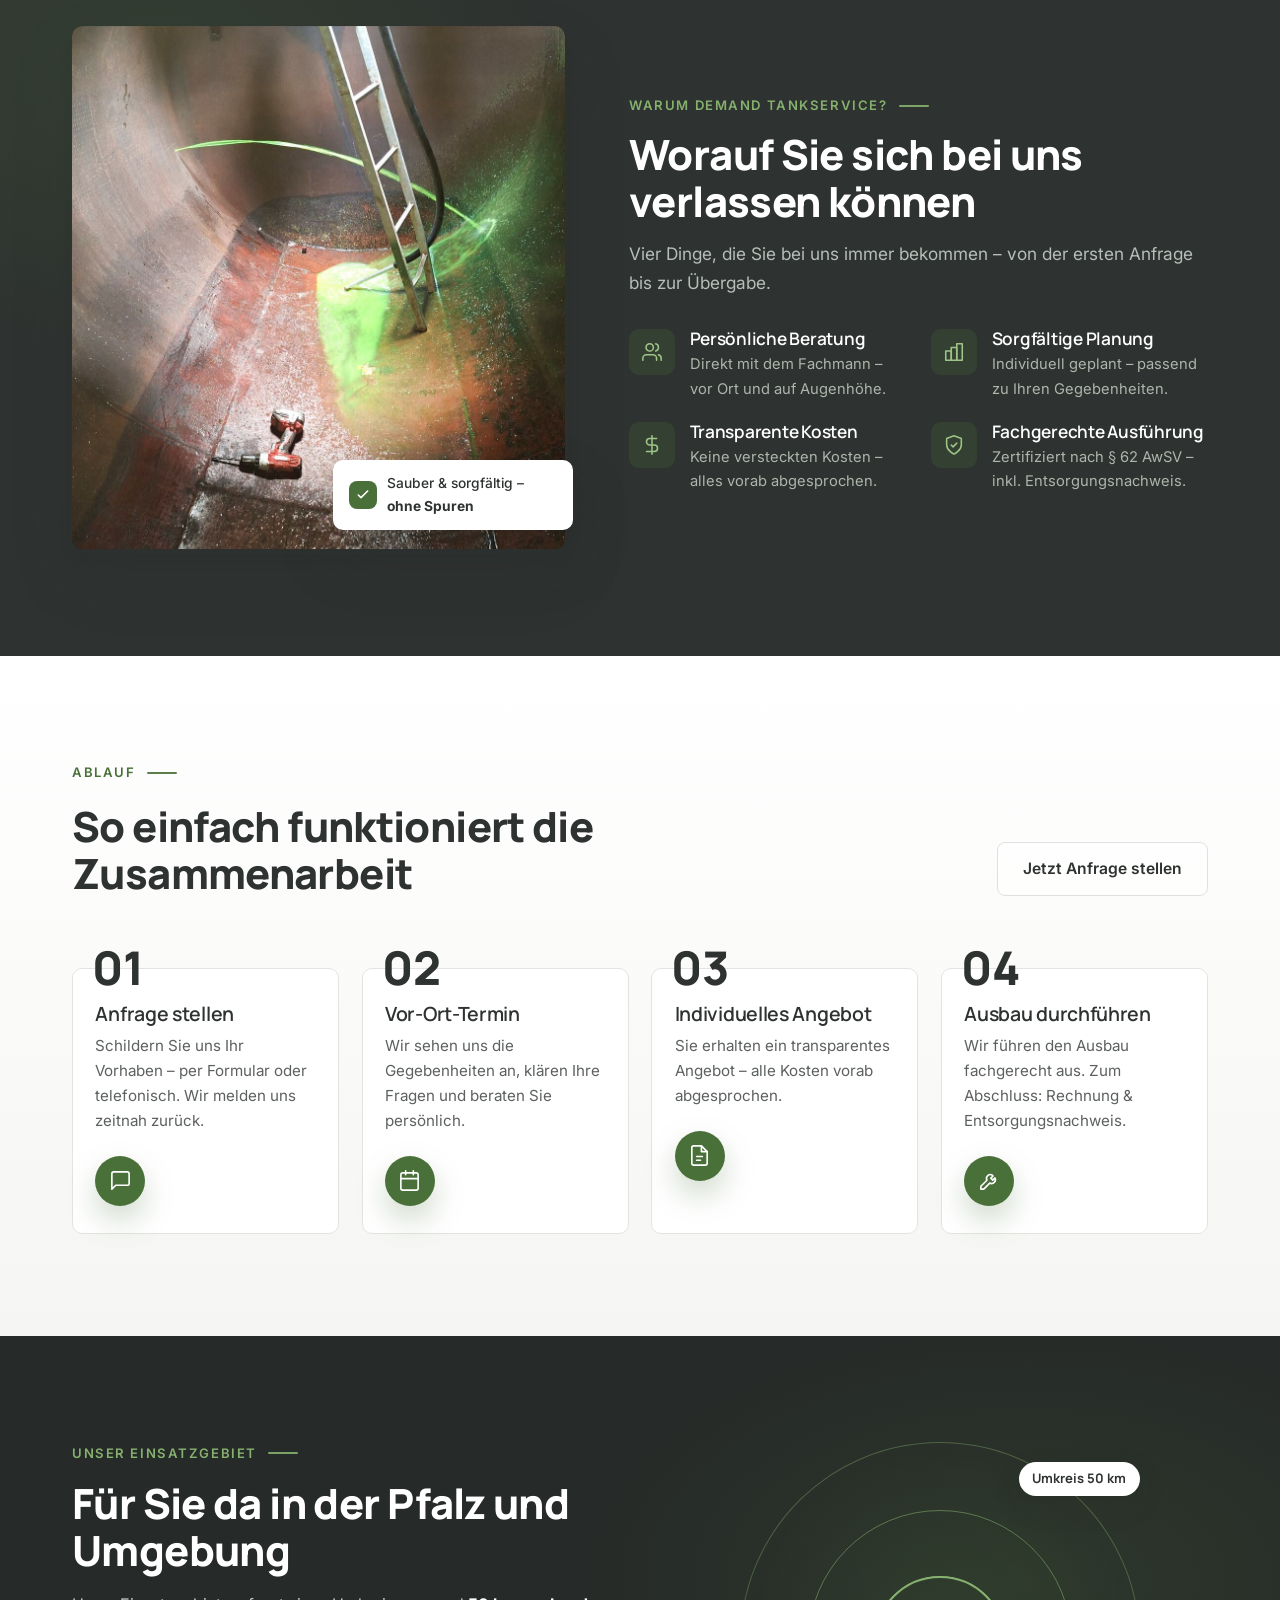
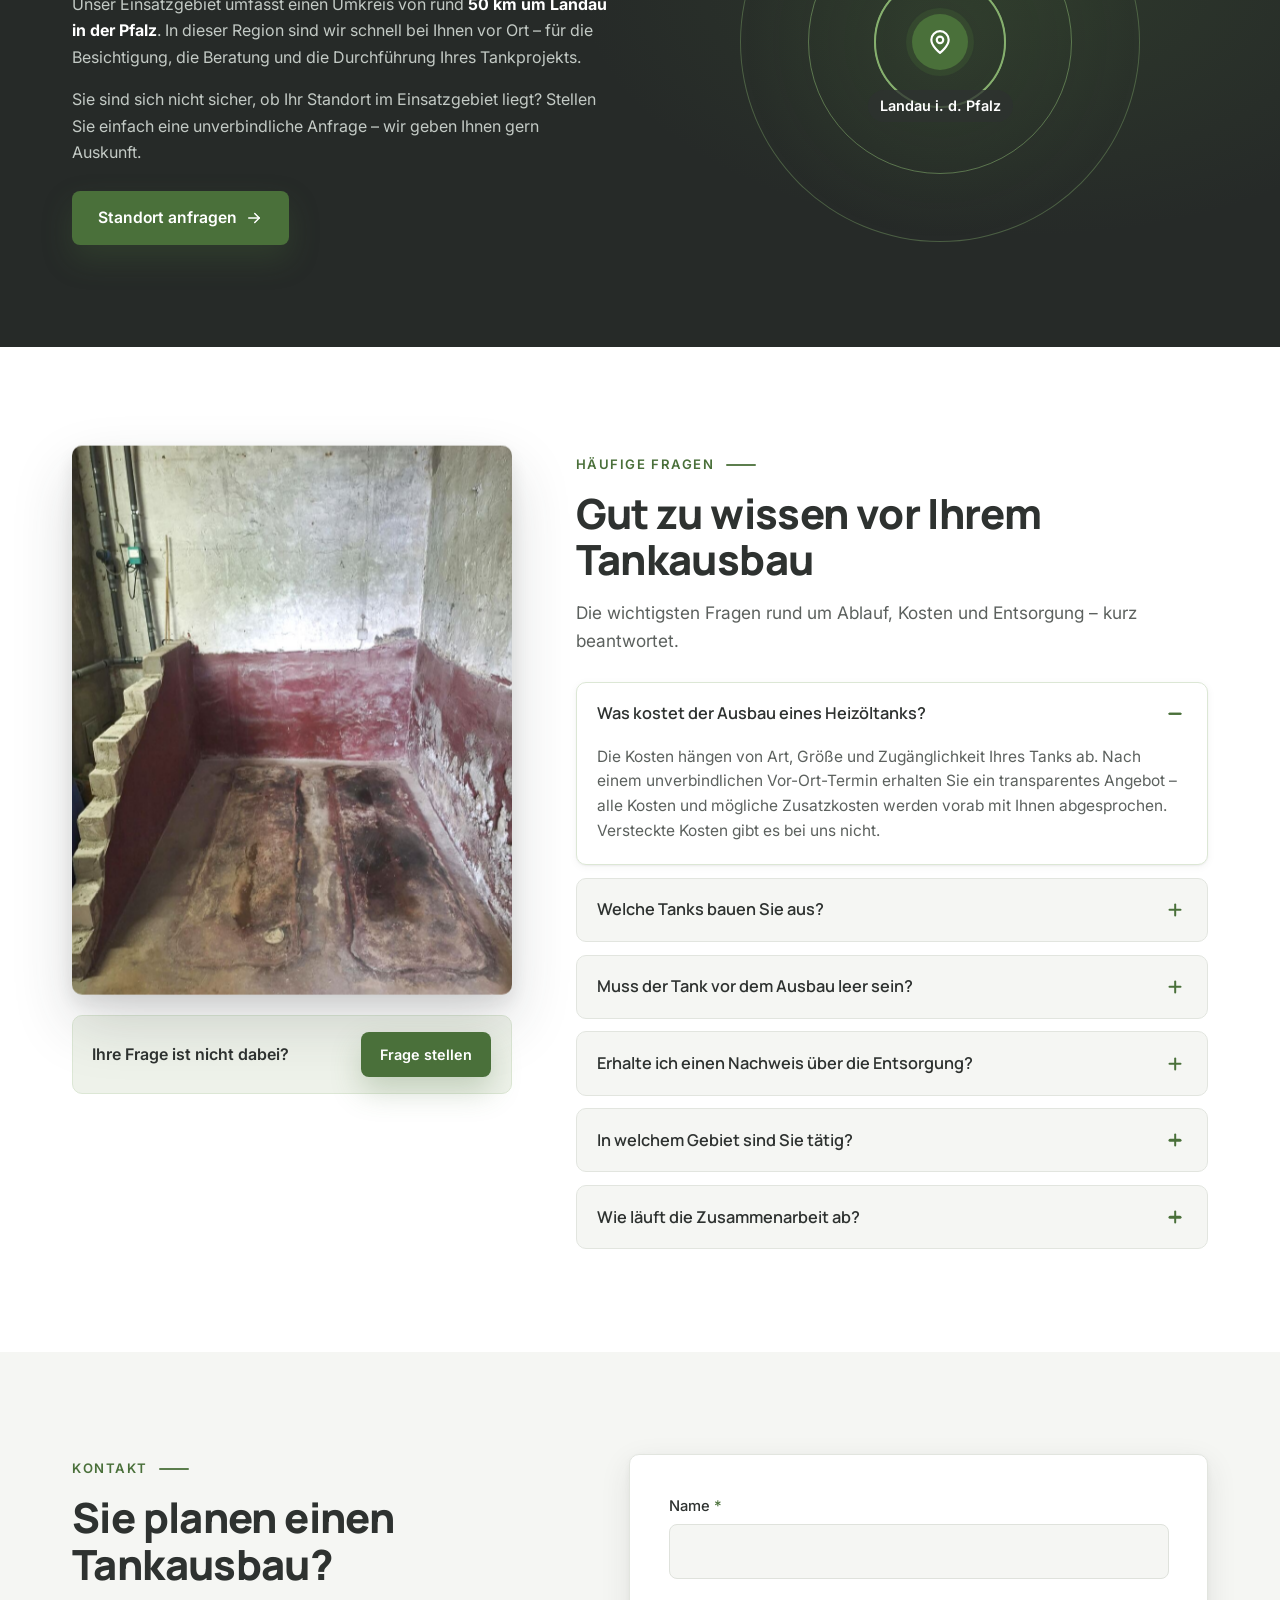
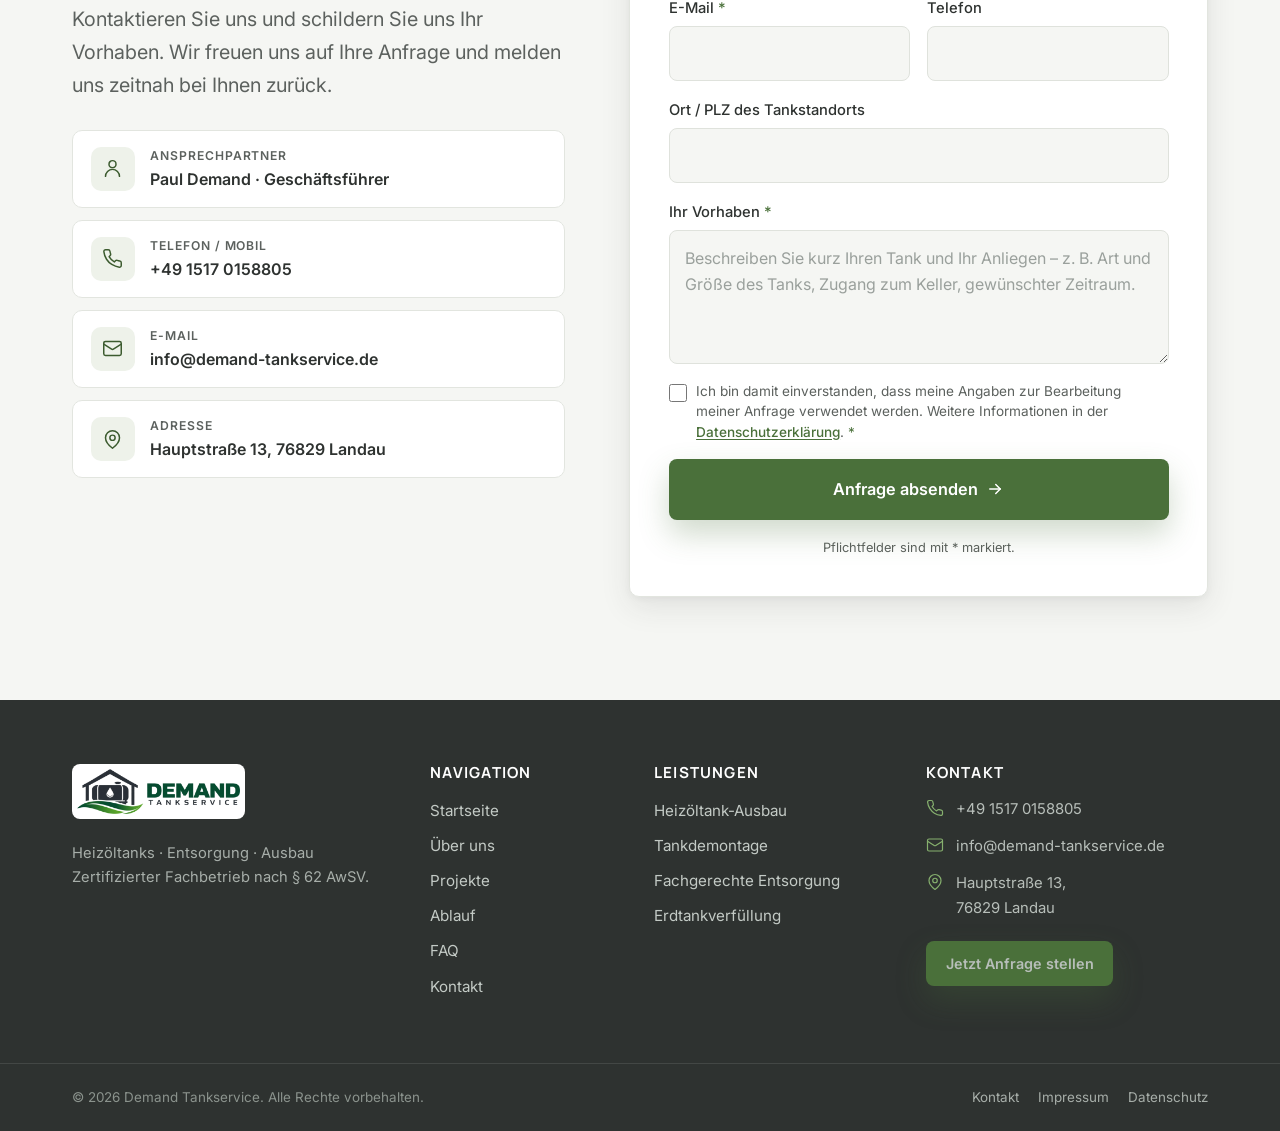
==== commit 25b97d4b: "Add Datenschutz page and update site from latest build - New datenschutz.html with legal list styles" ====
--- a/index.html
+++ b/index.html
@@ -155,7 +155,7 @@
             <img src="assets/images/ueber-uns.jpg" alt="Heizöltank aus Kunststoff in einem Kellerraum, bereit für den Ausbau durch Demand Tankservice" width="1120" height="1000" loading="lazy" />
           </div>
           <div class="about-figure about-figure-sub" data-parallax="-0.1">
-            <img src="assets/images/leistung-demontage.jpg" alt="Zerlegte Tanks werden für den Abtransport vorbereitet" width="900" height="675" loading="lazy" />
+            <img src="assets/images/galerie-keller1.jpg" alt="Batterietank-Anlage aus Kunststoff in einem niedrigen Kellerraum vor dem Ausbau" width="1640" height="1240" loading="lazy" />
           </div>
           <div class="about-badge">
             <span class="about-badge-num">17<span class="about-badge-plus">+</span></span>
@@ -376,7 +376,7 @@
             <p class="eyebrow">Ablauf</p>
             <h2>So einfach funktioniert die Zusammenarbeit</h2>
           </div>
-          <a class="btn btn-ghost" href="#kontakt">Jetzt starten</a>
+          <a class="btn btn-ghost" href="#kontakt">Jetzt Anfrage stellen</a>
         </div>
 
         <div class="process" data-reveal-group>
@@ -537,7 +537,7 @@
             </div>
             <div class="form-check">
               <input type="checkbox" id="einwilligung" name="einwilligung" required />
-              <label for="einwilligung">Ich bin damit einverstanden, dass meine Angaben zur Bearbeitung meiner Anfrage verwendet werden. <span class="req" aria-hidden="true">*</span></label>
+              <label for="einwilligung">Ich bin damit einverstanden, dass meine Angaben zur Bearbeitung meiner Anfrage verwendet werden. Weitere Informationen in der <a href="datenschutz.html" target="_blank" rel="noopener">Datenschutzerklärung</a>. <span class="req" aria-hidden="true">*</span></label>
             </div>
             <button type="submit" class="btn btn-primary btn-block btn-lg">
               <span>Anfrage absenden</span>
@@ -599,6 +599,7 @@
         <nav class="footer-legal" aria-label="Rechtliches">
           <a href="kontakt.html">Kontakt</a>
           <a href="impressum.html">Impressum</a>
+          <a href="datenschutz.html">Datenschutz</a>
         </nav>
       </div>
     </div>
--- a/css/styles.css
+++ b/css/styles.css
@@ -84,7 +84,7 @@
 .eyebrow::after { content: ""; width: 30px; height: 2px; background: currentColor; border-radius: 2px; display: inline-block; opacity: 0.9; }
 .eyebrow-dot { display: none; }
 .lead { font-size: clamp(1.05rem, 1.6vw, 1.24rem); color: var(--text-muted); }
-.section-head { max-width: 700px; margin-bottom: clamp(2.2rem, 4vw, 3.4rem); }
+.section-head { max-width: 720px; margin-bottom: clamp(2.2rem, 4vw, 3.4rem); }
 .section-head.center { margin-inline: auto; text-align: center; }
 .section-intro { margin-top: 0.9rem; font-size: 1.08rem; }
 
@@ -146,7 +146,7 @@
 
 /* HERO (full-bg scene, above the fold) */
 .hero { position: relative; overflow: hidden; display: flex; flex-direction: column; justify-content: center; min-height: calc(100vh - var(--header-h)); }
-.hero-bg { background-color: #e9ece6; background-image: url("../assets/images/hero-tankausbau.jpg"); background-size: cover; background-position: 70% center; background-repeat: no-repeat; }
+.hero-bg { background-color: #e9ece6; background-image: url("../assets/images/galerie-keller1.jpg"); background-size: cover; background-position: 70% center; background-repeat: no-repeat; }
 .hero-scrim { position: absolute; inset: 0; z-index: 0; background:
   linear-gradient(90deg, #ffffff 0%, rgba(255,255,255,0.94) 32%, rgba(255,255,255,0.6) 50%, rgba(255,255,255,0.08) 72%, rgba(255,255,255,0) 86%),
   linear-gradient(0deg, rgba(255,255,255,0.85), rgba(255,255,255,0) 32%); }
@@ -178,7 +178,8 @@
 .about-figure { position: absolute; border-radius: var(--radius); overflow: hidden; box-shadow: var(--shadow-lg); background: var(--grey-100); will-change: transform; }
 .about-figure img { width: 100%; height: 100%; object-fit: cover; }
 .about-figure-main { top: 0; left: 0; width: 88%; height: 89%; }
-.about-figure-sub { right: 0; bottom: 0; width: 62%; height: 62%; border: solid #fff; border-width: 30px 0px 0px 30px; }
+.about-figure-sub { right: 0; bottom: 0; width: 62%; height: 62%; border: 8px solid #fff; box-sizing: border-box; }
+.about-figure-sub img { border-radius: calc(var(--radius) - 8px); object-position: 60% center; }
 .about-badge { position: absolute; top: 3%; right: 0; z-index: 3; display: inline-flex; align-items: center; gap: 0.7rem; background: var(--anthracite); color: #fff; border-radius: var(--radius); padding: 0.85rem 1.2rem; box-shadow: var(--shadow-lg); }
 .about-badge-num { font-family: var(--font-head); font-weight: 800; font-size: 2.3rem; line-height: 1; color: var(--green); }
 .about-badge-plus { color: var(--green); }
@@ -398,7 +399,7 @@
 
 /* Page hero */
 .page-hero { position: relative; overflow: hidden; background: #e9ece6; padding-block: clamp(3rem, 7vw, 5.5rem) clamp(3rem, 6vw, 4.8rem); }
-.page-hero-img { position: absolute; inset: 0; z-index: 0; width: 100%; height: 100%; object-fit: cover; }
+.page-hero-img { position: absolute; inset: 0; z-index: 0; width: 100%; height: 100%; object-fit: cover; object-position: 70% center; }
 .page-hero .hero-scrim { z-index: 1; }
 .page-hero-inner { position: relative; z-index: 2; }
 .page-hero-copy { max-width: 36rem; }
@@ -608,3 +609,8 @@
   .anim-ready [data-reveal], .anim-ready [data-reveal-item], .anim-ready [data-hero] { opacity: 1 !important; transform: none !important; }
   .marquee-track { animation: none; }
 }
+
+/* Datenschutz – lists & spacing inside legal text */
+.legal-list { margin: 0.4rem 0 0.9rem; padding-left: 1.2rem; list-style: disc; display: grid; gap: 0.35rem; }
+.legal-list li::marker { color: var(--green); }
+.legal-dl-spaced, .legal-spaced { margin-top: 0.9rem; }
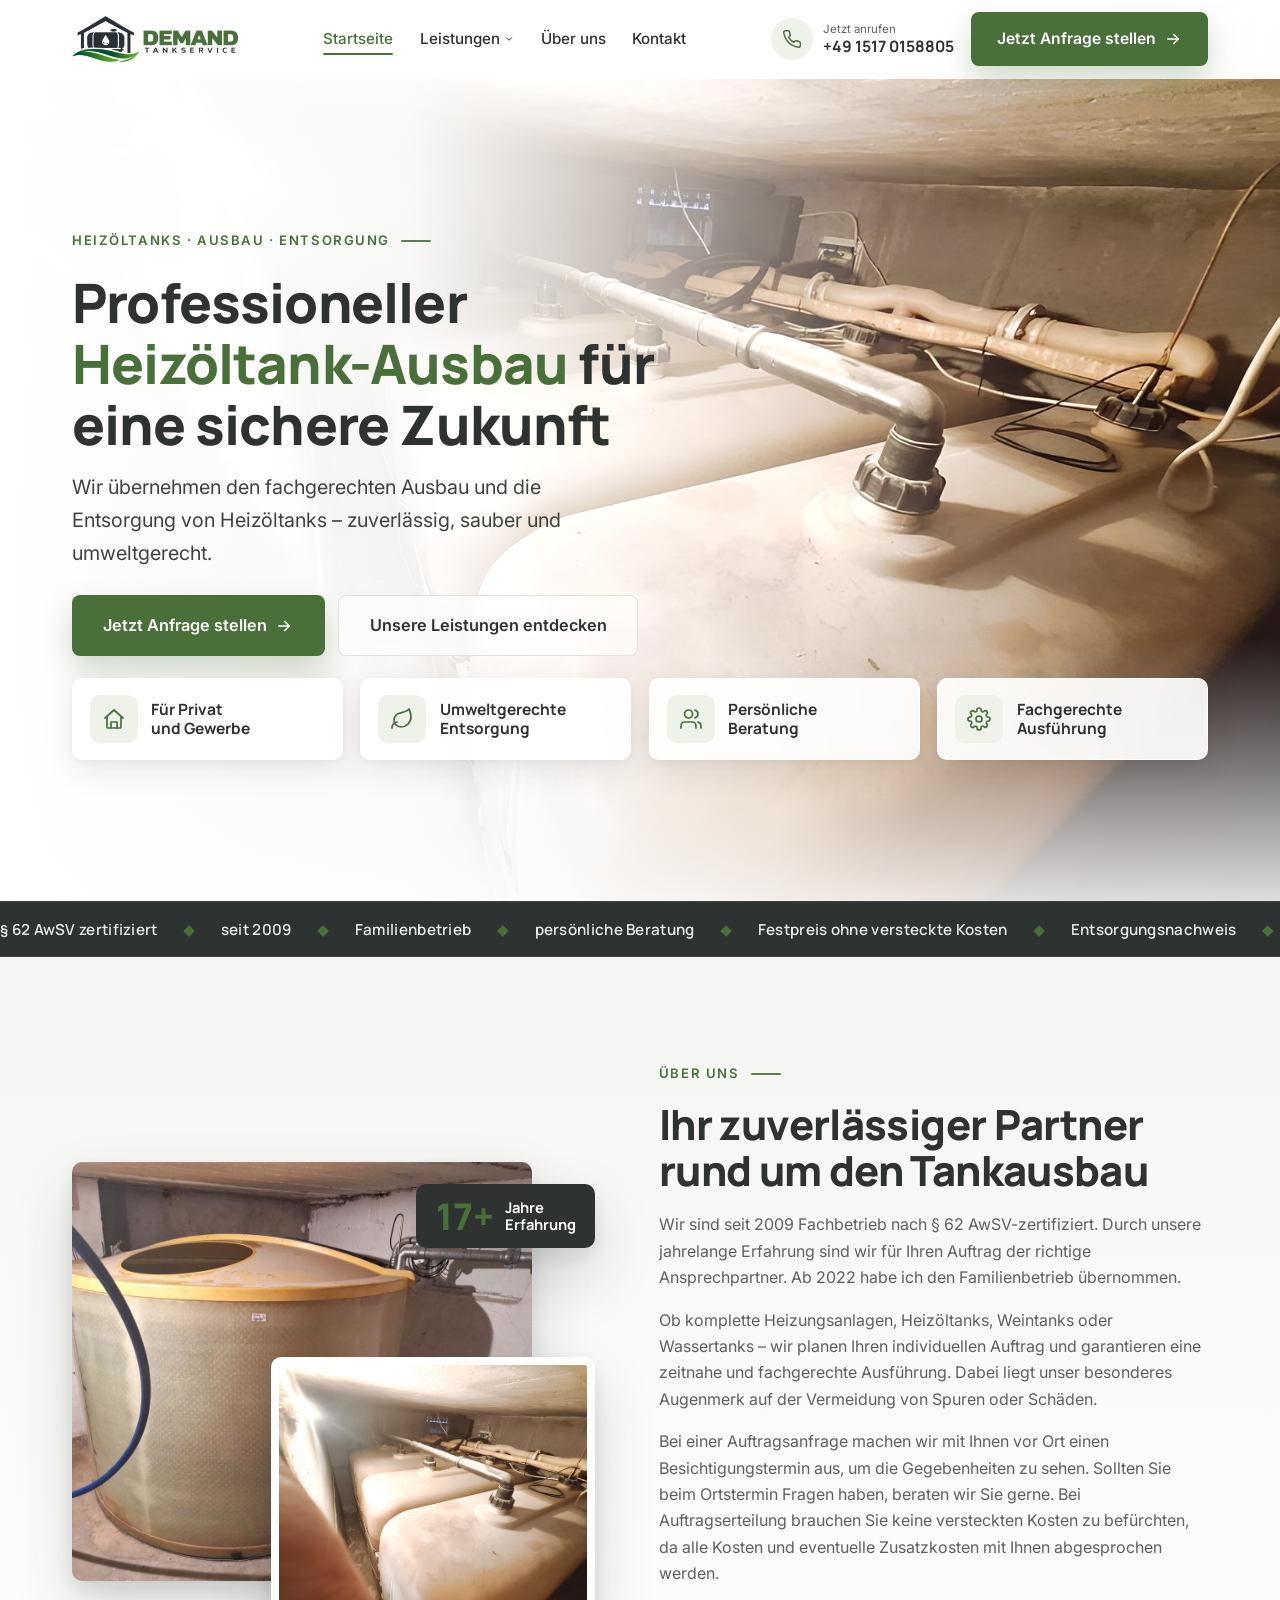
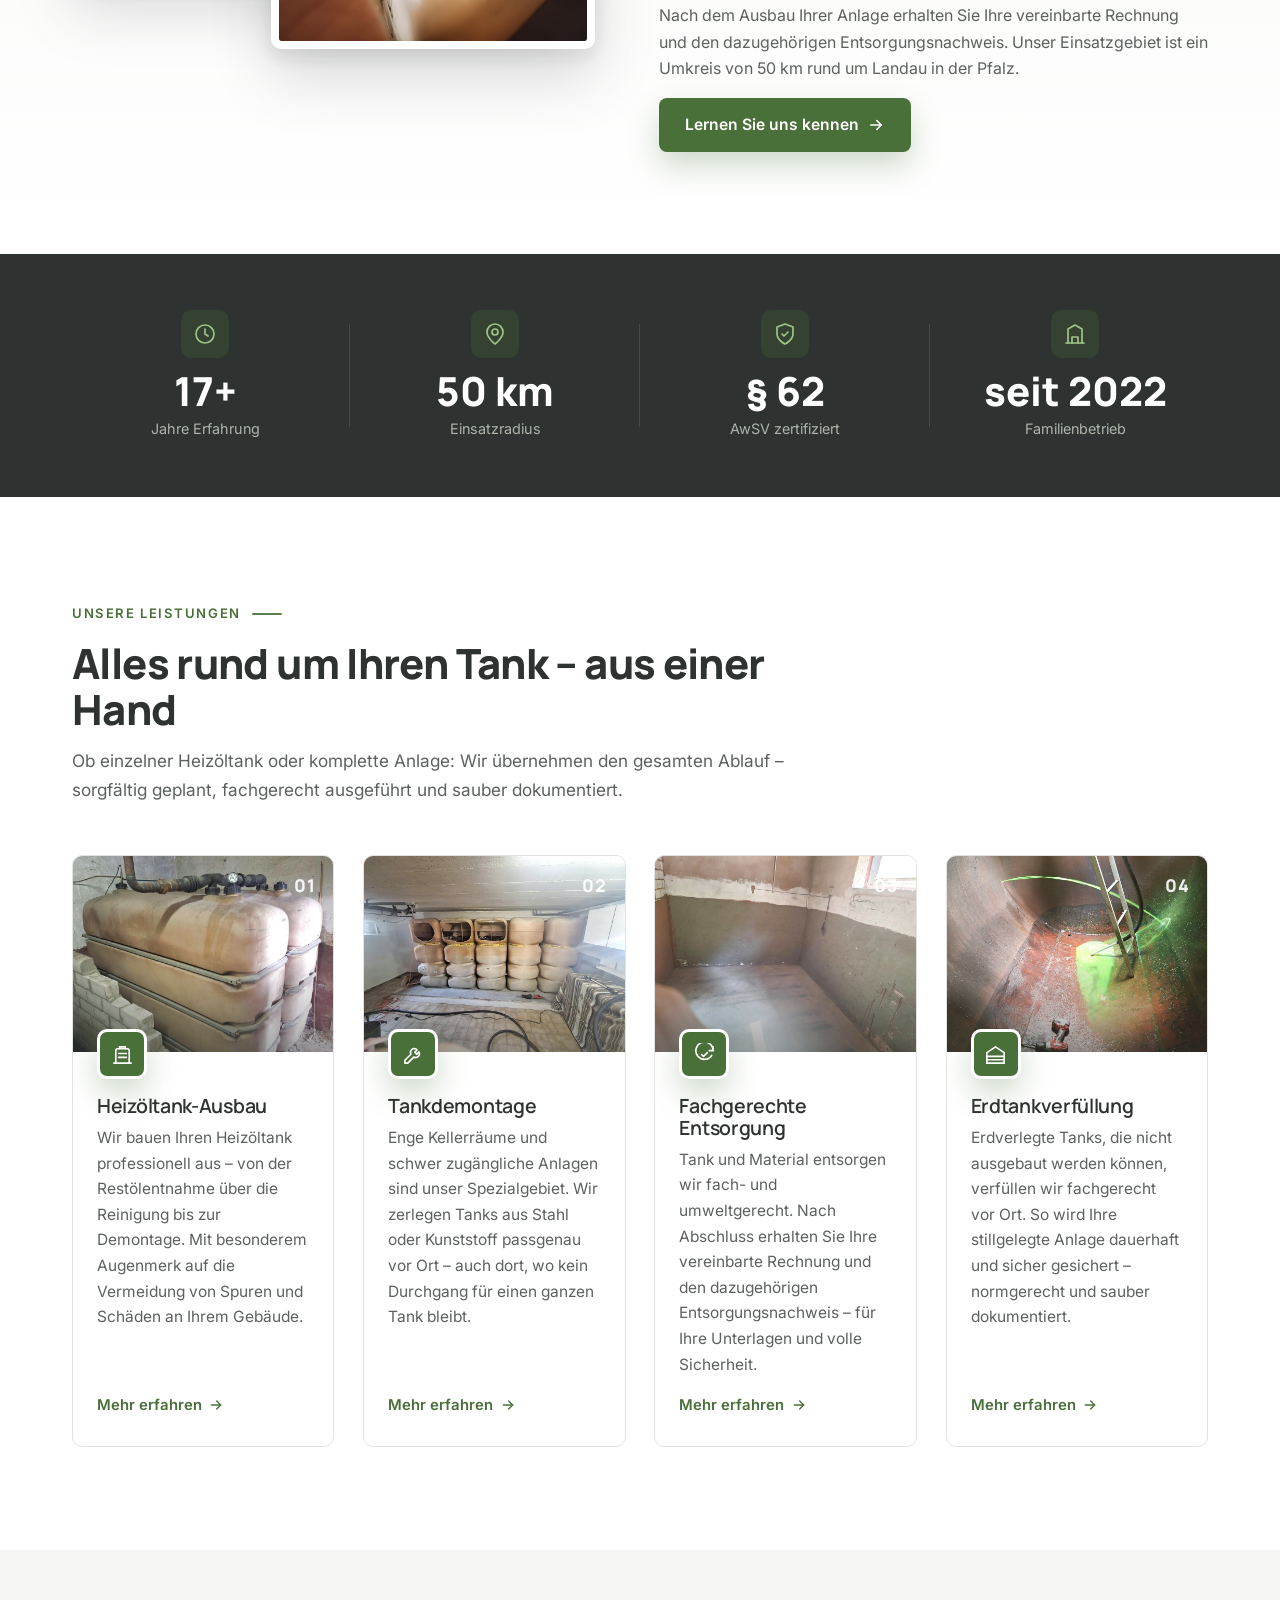
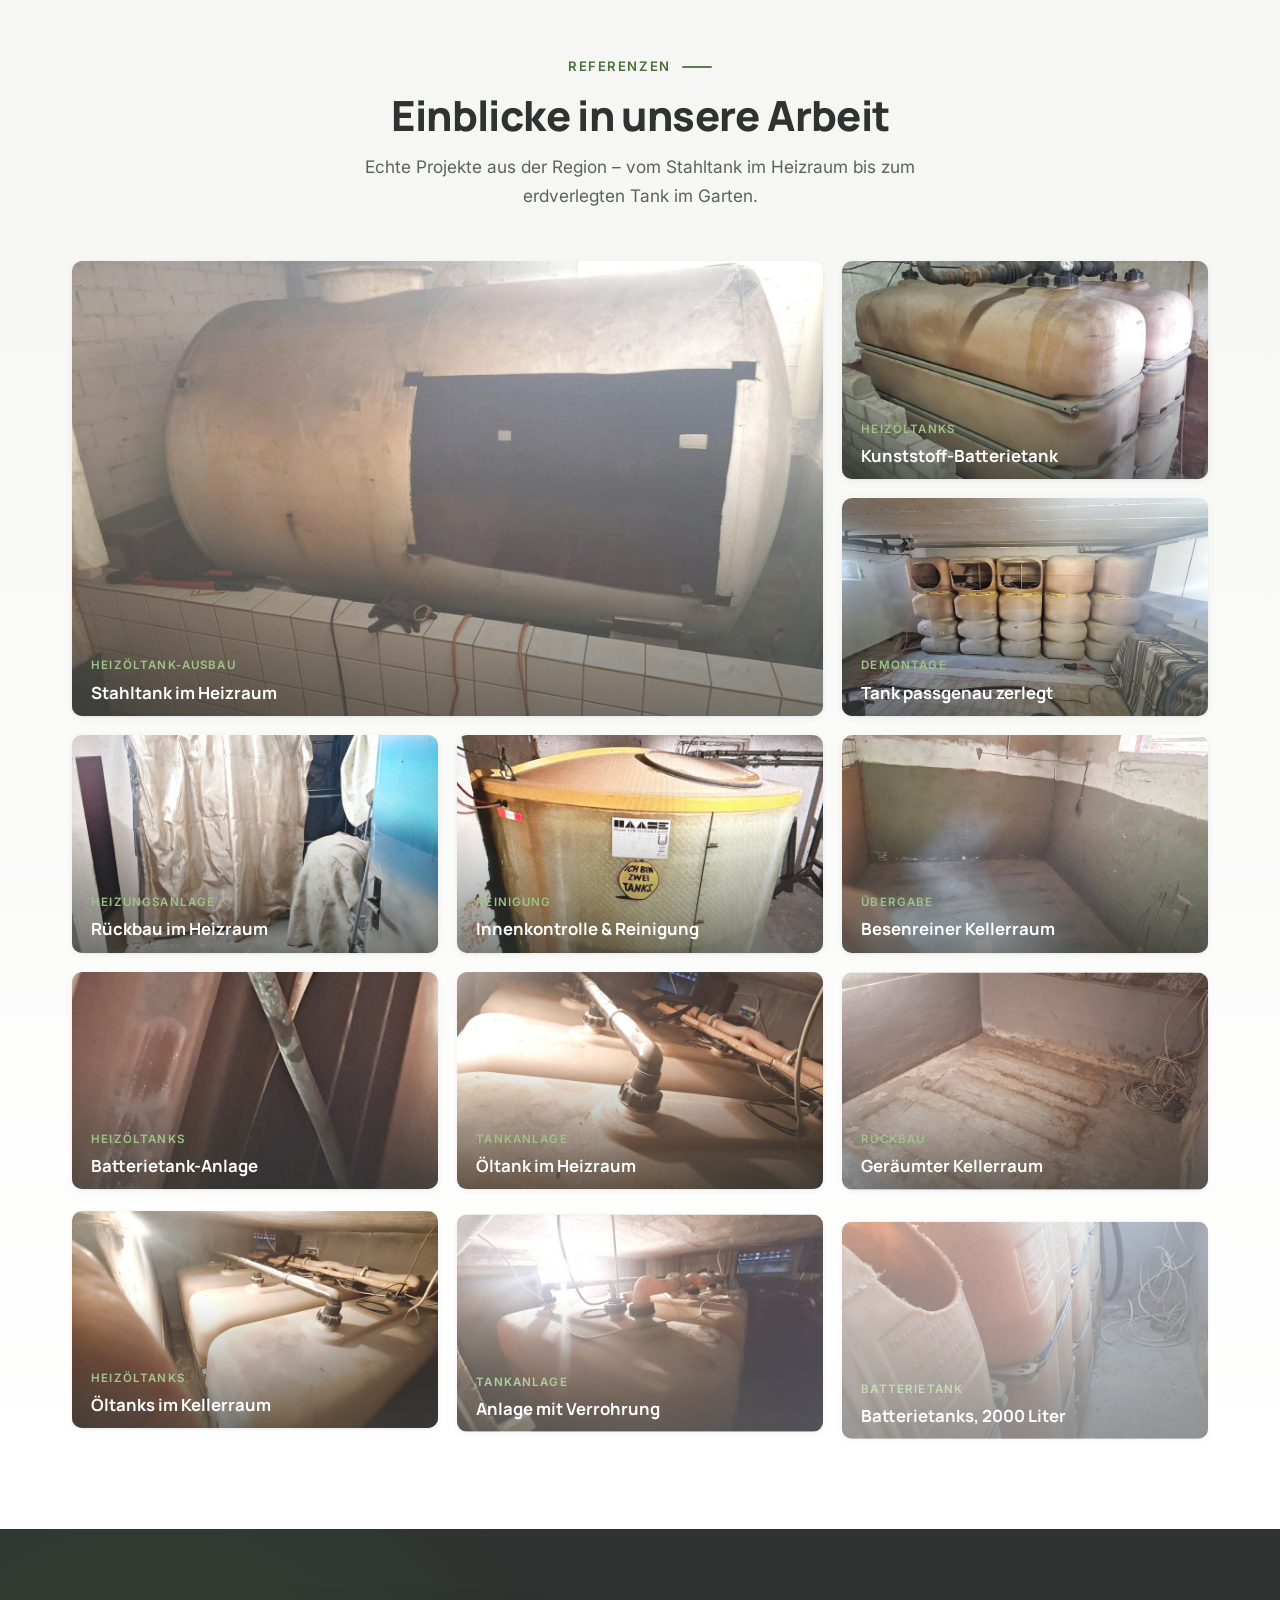
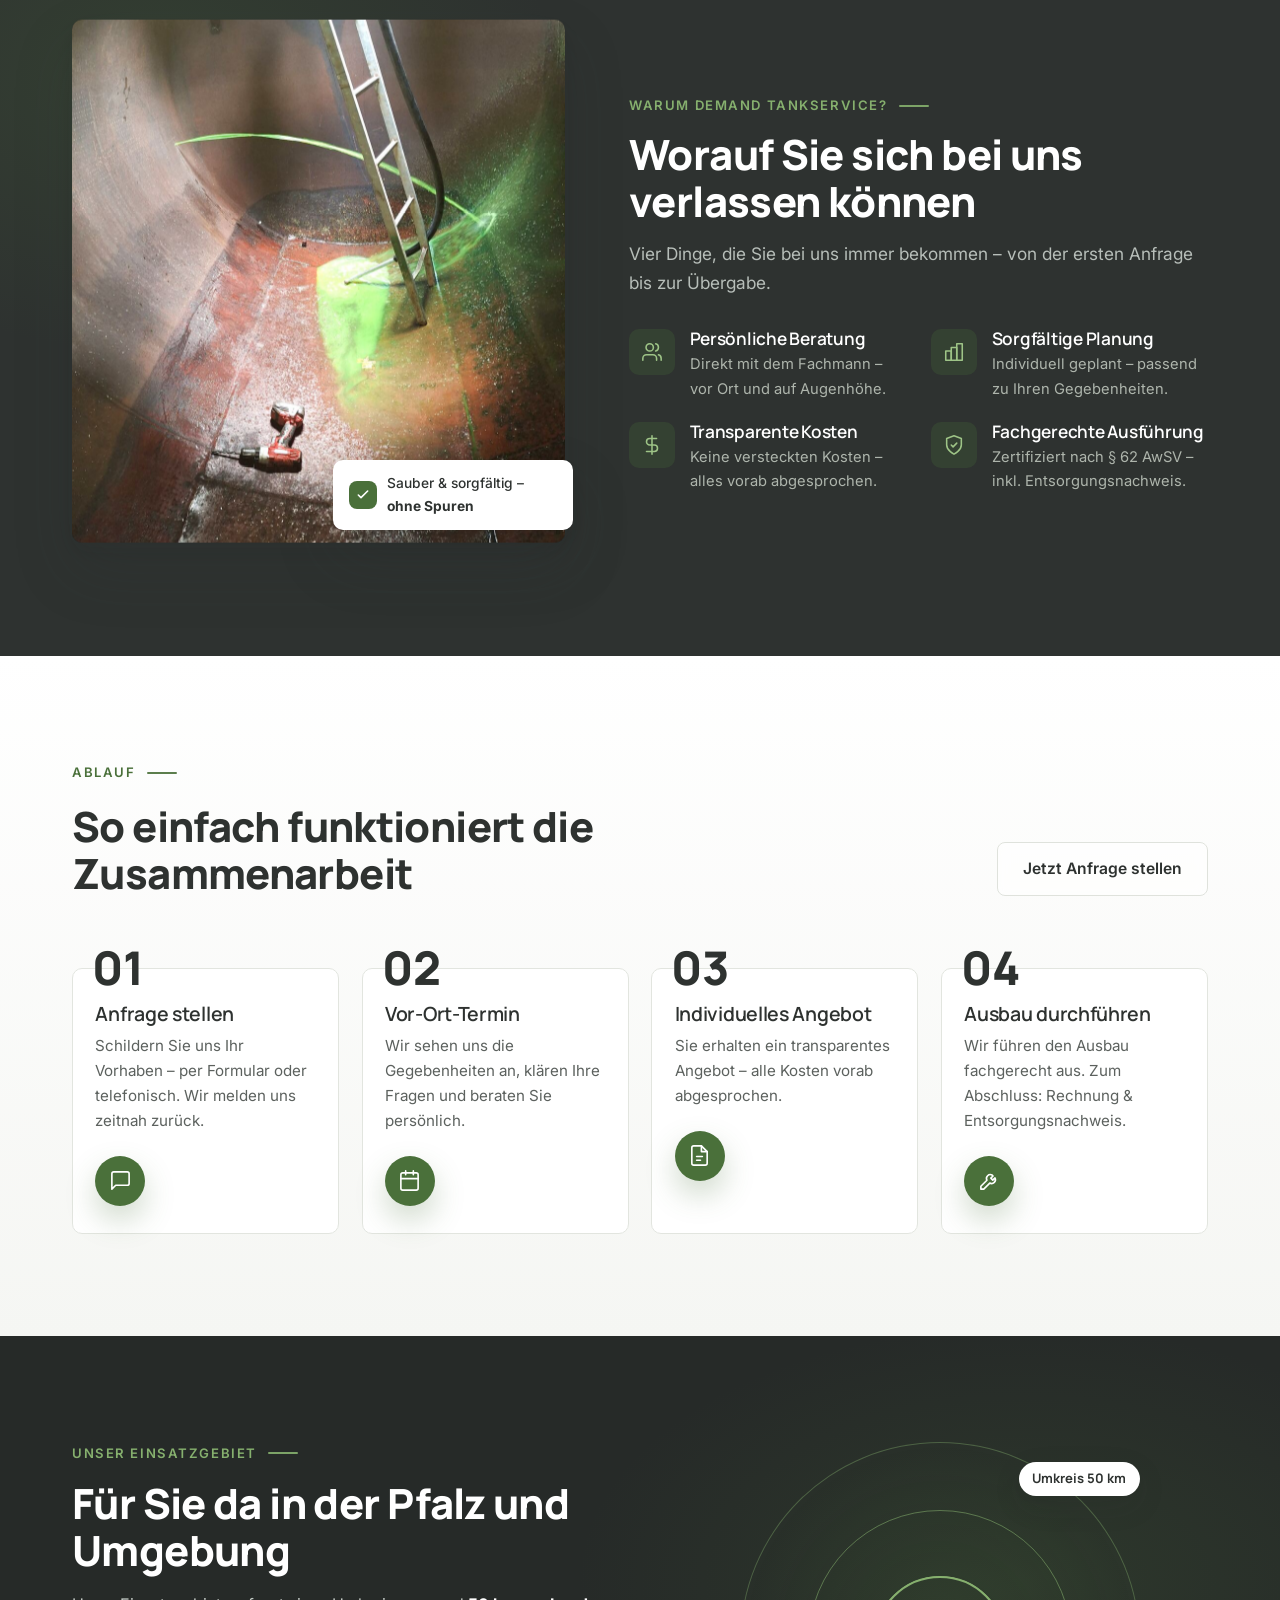
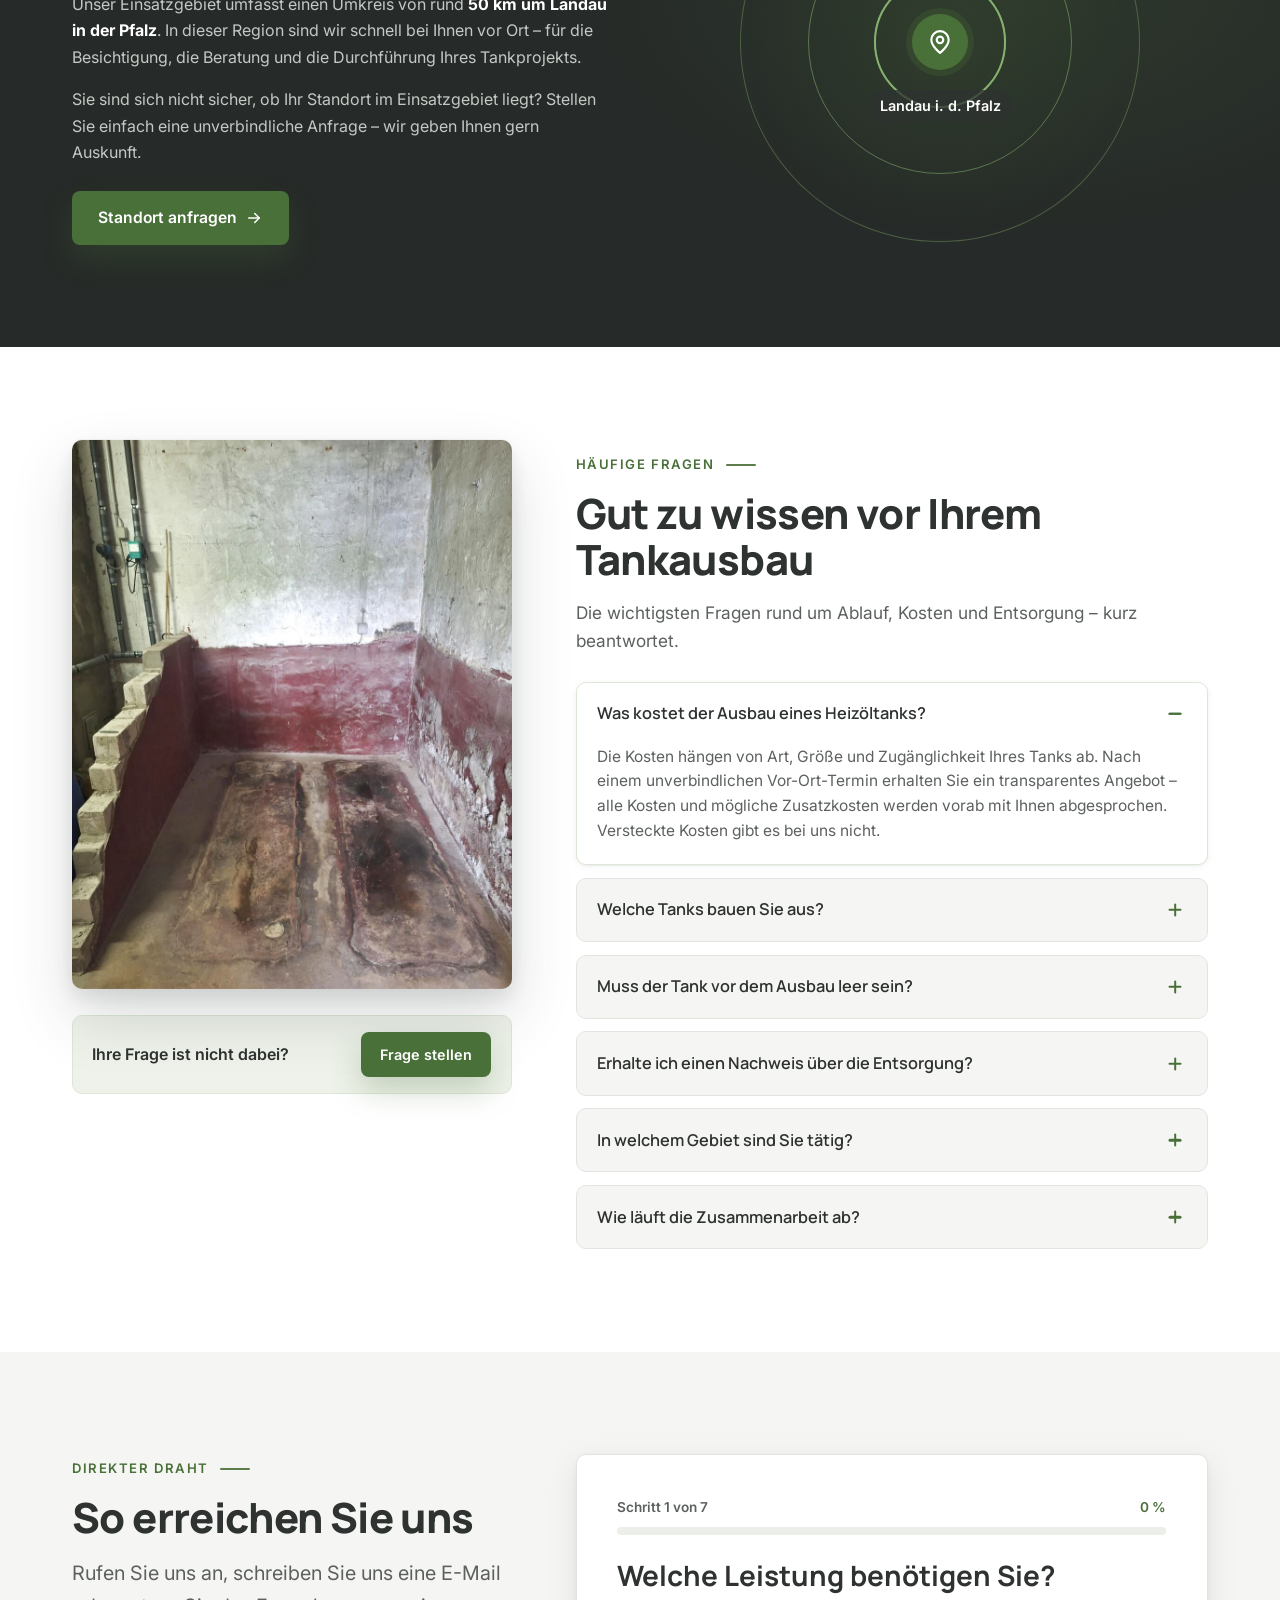
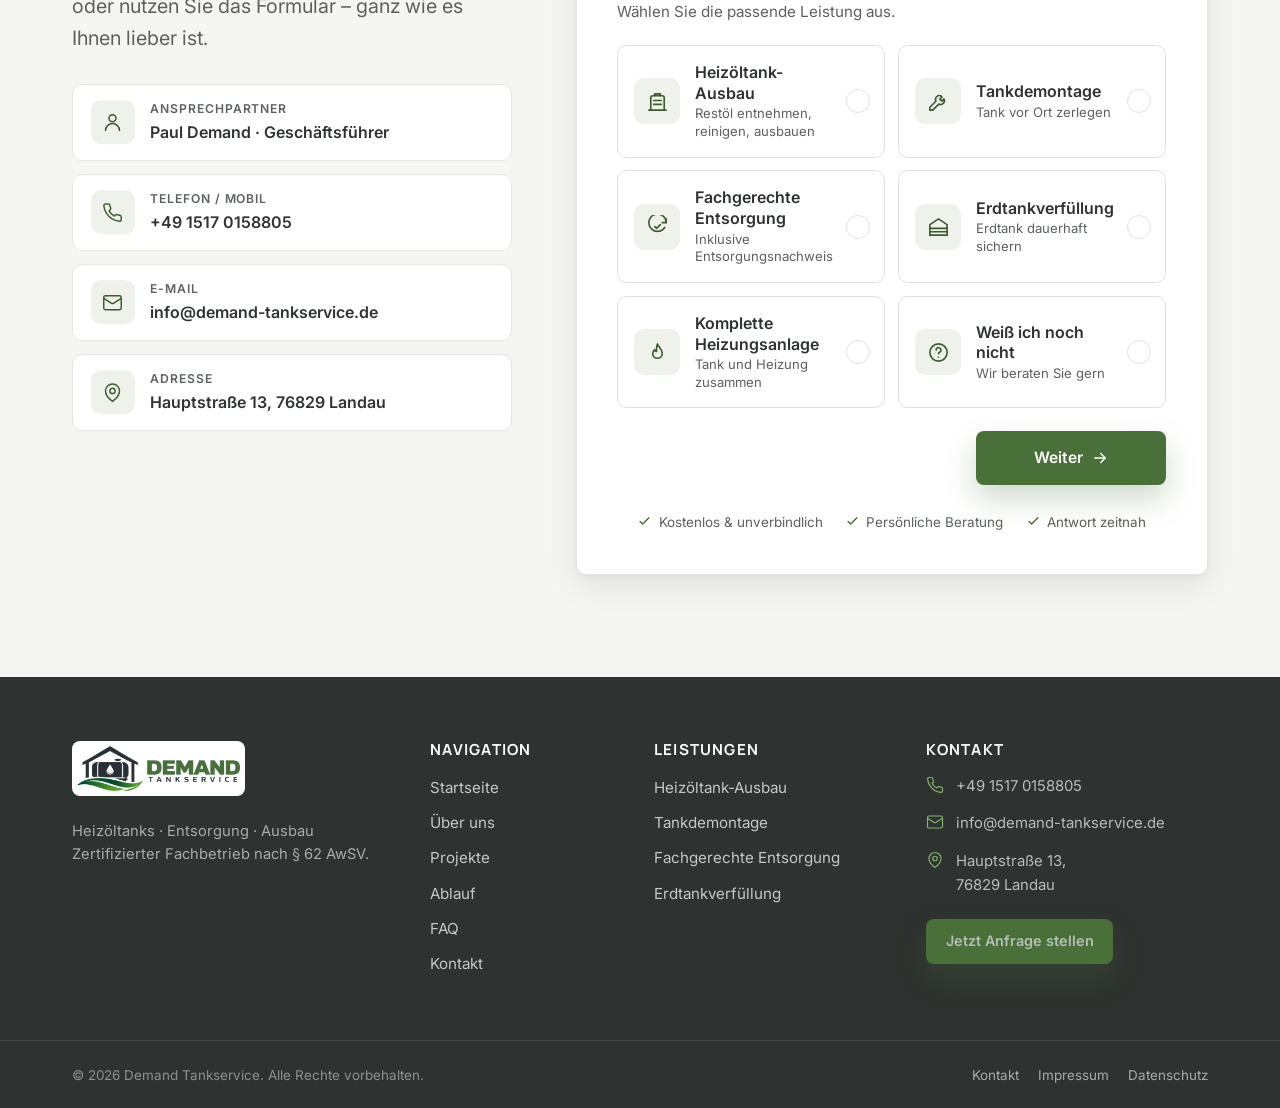
==== commit 84f560d5: "Add multi-step contact funnel and refreshed logo (merge updated build) - Replace the contact form wi" ====
--- a/index.html
+++ b/index.html
@@ -483,68 +483,143 @@
     </section>
 
     <!-- ============ KONTAKT ============ -->
-    <section class="section section-contact" id="kontakt">
-      <div class="container contact-grid">
-        <div class="contact-intro" data-reveal>
-          <p class="eyebrow">Kontakt</p>
-          <h2>Sie planen einen Tankausbau?</h2>
-          <p class="lead">Kontaktieren Sie uns und schildern Sie uns Ihr Vorhaben. Wir freuen uns auf Ihre Anfrage und melden uns zeitnah bei Ihnen zurück.</p>
-
-          <ul class="contact-cards">
-            <li class="contact-c">
-              <span class="contact-c-icon" aria-hidden="true"><svg viewBox="0 0 24 24" fill="none" stroke="currentColor" stroke-width="1.7" stroke-linecap="round" stroke-linejoin="round"><path d="M20 21a8 8 0 0 0-16 0"/><circle cx="12" cy="7" r="4"/></svg></span>
-              <span class="contact-c-body"><span class="contact-c-label">Ansprechpartner</span><span class="contact-c-value">Paul Demand · Geschäftsführer</span></span>
-            </li>
-            <li class="contact-c">
-              <span class="contact-c-icon" aria-hidden="true"><svg viewBox="0 0 24 24" fill="none" stroke="currentColor" stroke-width="1.7" stroke-linecap="round" stroke-linejoin="round"><path d="M22 16.92v3a2 2 0 0 1-2.18 2 19.8 19.8 0 0 1-8.63-3.07 19.5 19.5 0 0 1-6-6 19.8 19.8 0 0 1-3.07-8.67A2 2 0 0 1 4.11 2h3a2 2 0 0 1 2 1.72c.13.96.36 1.9.7 2.81a2 2 0 0 1-.45 2.11L8.09 9.91a16 16 0 0 0 6 6l1.27-1.27a2 2 0 0 1 2.11-.45c.9.34 1.85.57 2.81.7A2 2 0 0 1 22 16.92Z"/></svg></span>
-              <span class="contact-c-body"><span class="contact-c-label">Telefon / Mobil</span><a class="contact-c-value" href="tel:+4915170158805">+49&nbsp;1517&nbsp;0158805</a></span>
-            </li>
-            <li class="contact-c">
-              <span class="contact-c-icon" aria-hidden="true"><svg viewBox="0 0 24 24" fill="none" stroke="currentColor" stroke-width="1.7" stroke-linecap="round" stroke-linejoin="round"><rect x="2" y="4" width="20" height="16" rx="2"/><path d="m22 7-8.97 5.7a1.94 1.94 0 0 1-2.06 0L2 7"/></svg></span>
-              <span class="contact-c-body"><span class="contact-c-label">E-Mail</span><a class="contact-c-value" href="mailto:info@demand-tankservice.de">info@demand-tankservice.de</a></span>
-            </li>
-            <li class="contact-c">
-              <span class="contact-c-icon" aria-hidden="true"><svg viewBox="0 0 24 24" fill="none" stroke="currentColor" stroke-width="1.7" stroke-linecap="round" stroke-linejoin="round"><path d="M20 10c0 6-8 12-8 12s-8-6-8-12a8 8 0 0 1 16 0Z"/><circle cx="12" cy="10" r="3"/></svg></span>
-              <span class="contact-c-body"><span class="contact-c-label">Adresse</span><a class="contact-c-value" href="https://www.google.com/maps/search/?api=1&amp;query=Hauptstra%C3%9Fe+13+76829+Landau" target="_blank" rel="noopener">Hauptstraße 13, 76829 Landau</a></span>
-            </li>
-          </ul>
-        </div>
-
-        <div class="contact-card" data-reveal>
-          <form class="contact-form" id="anfrage-form" novalidate>
-            <p class="form-status" id="form-status" role="status" aria-live="polite" hidden></p>
-            <div class="form-row">
-              <label for="name">Name <span class="req" aria-hidden="true">*</span></label>
-              <input type="text" id="name" name="name" autocomplete="name" required />
-            </div>
-            <div class="form-grid-2">
-              <div class="form-row">
-                <label for="email">E-Mail <span class="req" aria-hidden="true">*</span></label>
-                <input type="email" id="email" name="email" autocomplete="email" required />
-              </div>
-              <div class="form-row">
-                <label for="telefon">Telefon</label>
-                <input type="tel" id="telefon" name="telefon" autocomplete="tel" />
-              </div>
-            </div>
-            <div class="form-row">
-              <label for="ort">Ort / PLZ des Tankstandorts</label>
-              <input type="text" id="ort" name="ort" autocomplete="address-level2" />
-            </div>
-            <div class="form-row">
-              <label for="nachricht">Ihr Vorhaben <span class="req" aria-hidden="true">*</span></label>
-              <textarea id="nachricht" name="nachricht" rows="4" placeholder="Beschreiben Sie kurz Ihren Tank und Ihr Anliegen – z. B. Art und Größe des Tanks, Zugang zum Keller, gewünschter Zeitraum." required></textarea>
-            </div>
-            <div class="form-check">
-              <input type="checkbox" id="einwilligung" name="einwilligung" required />
-              <label for="einwilligung">Ich bin damit einverstanden, dass meine Angaben zur Bearbeitung meiner Anfrage verwendet werden. Weitere Informationen in der <a href="datenschutz.html" target="_blank" rel="noopener">Datenschutzerklärung</a>. <span class="req" aria-hidden="true">*</span></label>
-            </div>
-            <button type="submit" class="btn btn-primary btn-block btn-lg">
-              <span>Anfrage absenden</span>
-              <svg class="btn-arrow" viewBox="0 0 24 24" fill="none" stroke="currentColor" stroke-width="2" stroke-linecap="round" stroke-linejoin="round" aria-hidden="true"><path d="M5 12h14"/><path d="m13 6 6 6-6 6"/></svg>
-            </button>
-            <p class="form-note">Pflichtfelder sind mit <span aria-hidden="true">*</span> markiert.</p>
-          </form>
+    <section class="section section-contact section-funnel" id="kontakt">
+      <div class="container">
+        <div class="contact-grid homepage-contact-grid">
+          <div class="contact-intro" data-reveal>
+            <p class="eyebrow">Direkter Draht</p>
+            <h2>So erreichen Sie uns</h2>
+            <p class="lead">Rufen Sie uns an, schreiben Sie uns eine E-Mail oder nutzen Sie das Formular – ganz wie es Ihnen lieber ist.</p>
+            <ul class="contact-cards" data-reveal>
+        <li class="contact-c"><span class="contact-c-icon" aria-hidden="true"><svg viewBox="0 0 24 24" fill="none" stroke="currentColor" stroke-width="1.7" stroke-linecap="round" stroke-linejoin="round"><path d="M20 21a8 8 0 0 0-16 0"/><circle cx="12" cy="7" r="4"/></svg></span><span class="contact-c-body"><span class="contact-c-label">Ansprechpartner</span><span class="contact-c-value">Paul Demand · Geschäftsführer</span></span></li>
+        <li class="contact-c"><span class="contact-c-icon" aria-hidden="true"><svg viewBox="0 0 24 24" fill="none" stroke="currentColor" stroke-width="1.7" stroke-linecap="round" stroke-linejoin="round"><path d="M22 16.92v3a2 2 0 0 1-2.18 2 19.8 19.8 0 0 1-8.63-3.07 19.5 19.5 0 0 1-6-6 19.8 19.8 0 0 1-3.07-8.67A2 2 0 0 1 4.11 2h3a2 2 0 0 1 2 1.72c.13.96.36 1.9.7 2.81a2 2 0 0 1-.45 2.11L8.09 9.91a16 16 0 0 0 6 6l1.27-1.27a2 2 0 0 1 2.11-.45c.9.34 1.85.57 2.81.7A2 2 0 0 1 22 16.92Z"/></svg></span><span class="contact-c-body"><span class="contact-c-label">Telefon / Mobil</span><a class="contact-c-value" href="tel:+4915170158805">+49&nbsp;1517&nbsp;0158805</a></span></li>
+        <li class="contact-c"><span class="contact-c-icon" aria-hidden="true"><svg viewBox="0 0 24 24" fill="none" stroke="currentColor" stroke-width="1.7" stroke-linecap="round" stroke-linejoin="round"><rect x="2" y="4" width="20" height="16" rx="2"/><path d="m22 7-8.97 5.7a1.94 1.94 0 0 1-2.06 0L2 7"/></svg></span><span class="contact-c-body"><span class="contact-c-label">E-Mail</span><a class="contact-c-value" href="mailto:info@demand-tankservice.de">info@demand-tankservice.de</a></span></li>
+        <li class="contact-c"><span class="contact-c-icon" aria-hidden="true"><svg viewBox="0 0 24 24" fill="none" stroke="currentColor" stroke-width="1.7" stroke-linecap="round" stroke-linejoin="round"><path d="M20 10c0 6-8 12-8 12s-8-6-8-12a8 8 0 0 1 16 0Z"/><circle cx="12" cy="10" r="3"/></svg></span><span class="contact-c-body"><span class="contact-c-label">Adresse</span><a class="contact-c-value" href="https://www.google.com/maps/search/?api=1&amp;query=Hauptstra%C3%9Fe+13+76829+Landau" target="_blank" rel="noopener">Hauptstraße 13, 76829 Landau</a></span></li>
+      </ul>
+          </div>
+          <div class="funnel-card" data-reveal>
+            <form class="funnel" id="funnel-form" data-total="7" data-endpoint="" novalidate>
+      <div class="funnel-progress">
+        <div class="funnel-progress-top">
+          <span class="funnel-progress-label" id="funnel-label" aria-live="polite">Schritt 1 von 7</span>
+          <span class="funnel-progress-pct" id="funnel-pct">0&nbsp;%</span>
+        </div>
+        <div class="funnel-bar" role="progressbar" aria-valuemin="0" aria-valuemax="100" aria-valuenow="0" aria-label="Fortschritt der Anfrage" id="funnel-bar"><span id="funnel-bar-fill"></span></div>
+      </div>
+      <div class="funnel-body">
+      <fieldset class="funnel-step" data-step="1" data-key="leistung" data-label="Leistung">
+        <legend class="funnel-q" tabindex="-1">Welche Leistung benötigen Sie?</legend>
+        <p class="funnel-hint">Wählen Sie die passende Leistung aus.</p>
+        <div class="funnel-options">
+          <div class="fopt"><input type="radio" id="f-leistung-0" name="leistung" value="heizoeltank-ausbau" data-text="Heizöltank-Ausbau" /><label class="fopt-card" for="f-leistung-0"><span class="fopt-ic"><svg viewBox="0 0 24 24" fill="none" stroke="currentColor" stroke-width="1.7" stroke-linecap="round" stroke-linejoin="round" aria-hidden="true"><path d="M3 21h18"/><path d="M5 21V8a2 2 0 0 1 2-2h10a2 2 0 0 1 2 2v13"/><path d="M9 6V4h6v2"/><path d="M8 11h8M8 15h8"/></svg></span><span class="fopt-txt"><span class="fopt-title">Heizöltank-Ausbau</span><span class="fopt-sub">Restöl entnehmen, reinigen, ausbauen</span></span><span class="fopt-check"><svg viewBox="0 0 24 24" fill="none" stroke="currentColor" stroke-width="3" stroke-linecap="round" stroke-linejoin="round" aria-hidden="true"><path d="m5 12 4.5 4.5L19 7"/></svg></span></label></div>
+          <div class="fopt"><input type="radio" id="f-leistung-1" name="leistung" value="tankdemontage" data-text="Tankdemontage" /><label class="fopt-card" for="f-leistung-1"><span class="fopt-ic"><svg viewBox="0 0 24 24" fill="none" stroke="currentColor" stroke-width="1.7" stroke-linecap="round" stroke-linejoin="round" aria-hidden="true"><path d="M14.7 6.3a4 4 0 0 0-5.4 5.4L3 18v3h3l6.3-6.3a4 4 0 0 0 5.4-5.4l-2.3 2.3-2-2 2.3-2.3Z"/></svg></span><span class="fopt-txt"><span class="fopt-title">Tankdemontage</span><span class="fopt-sub">Tank vor Ort zerlegen</span></span><span class="fopt-check"><svg viewBox="0 0 24 24" fill="none" stroke="currentColor" stroke-width="3" stroke-linecap="round" stroke-linejoin="round" aria-hidden="true"><path d="m5 12 4.5 4.5L19 7"/></svg></span></label></div>
+          <div class="fopt"><input type="radio" id="f-leistung-2" name="leistung" value="entsorgung" data-text="Fachgerechte Entsorgung" /><label class="fopt-card" for="f-leistung-2"><span class="fopt-ic"><svg viewBox="0 0 24 24" fill="none" stroke="currentColor" stroke-width="1.7" stroke-linecap="round" stroke-linejoin="round" aria-hidden="true"><path d="M21 8a9 9 0 1 0-1.5 5"/><path d="M21 4v4h-4"/><path d="m9 12 2 2 4-4"/></svg></span><span class="fopt-txt"><span class="fopt-title">Fachgerechte Entsorgung</span><span class="fopt-sub">Inklusive Entsorgungsnachweis</span></span><span class="fopt-check"><svg viewBox="0 0 24 24" fill="none" stroke="currentColor" stroke-width="3" stroke-linecap="round" stroke-linejoin="round" aria-hidden="true"><path d="m5 12 4.5 4.5L19 7"/></svg></span></label></div>
+          <div class="fopt"><input type="radio" id="f-leistung-3" name="leistung" value="erdtankverfuellung" data-text="Erdtankverfüllung" /><label class="fopt-card" for="f-leistung-3"><span class="fopt-ic"><svg viewBox="0 0 24 24" fill="none" stroke="currentColor" stroke-width="1.7" stroke-linecap="round" stroke-linejoin="round" aria-hidden="true"><path d="M3 21h18"/><path d="M3 21V10l9-6 9 6v11"/><path d="M3 14h18M3 17.5h18"/></svg></span><span class="fopt-txt"><span class="fopt-title">Erdtankverfüllung</span><span class="fopt-sub">Erdtank dauerhaft sichern</span></span><span class="fopt-check"><svg viewBox="0 0 24 24" fill="none" stroke="currentColor" stroke-width="3" stroke-linecap="round" stroke-linejoin="round" aria-hidden="true"><path d="m5 12 4.5 4.5L19 7"/></svg></span></label></div>
+          <div class="fopt"><input type="radio" id="f-leistung-4" name="leistung" value="heizungsanlage" data-text="Komplette Heizungsanlage" /><label class="fopt-card" for="f-leistung-4"><span class="fopt-ic"><svg viewBox="0 0 24 24" fill="none" stroke="currentColor" stroke-width="1.7" stroke-linecap="round" stroke-linejoin="round" aria-hidden="true"><path d="M12 3c1 3.5 5 5.5 5 10a5 5 0 0 1-10 0c0-2 1-3 2-4 .3 1.3 1 2 2 2 0-3-.5-5 1-8Z"/></svg></span><span class="fopt-txt"><span class="fopt-title">Komplette Heizungsanlage</span><span class="fopt-sub">Tank und Heizung zusammen</span></span><span class="fopt-check"><svg viewBox="0 0 24 24" fill="none" stroke="currentColor" stroke-width="3" stroke-linecap="round" stroke-linejoin="round" aria-hidden="true"><path d="m5 12 4.5 4.5L19 7"/></svg></span></label></div>
+          <div class="fopt"><input type="radio" id="f-leistung-5" name="leistung" value="unklar" data-text="Weiß ich noch nicht" /><label class="fopt-card" for="f-leistung-5"><span class="fopt-ic"><svg viewBox="0 0 24 24" fill="none" stroke="currentColor" stroke-width="1.7" stroke-linecap="round" stroke-linejoin="round" aria-hidden="true"><circle cx="12" cy="12" r="9"/><path d="M9.5 9.5a2.5 2.5 0 1 1 3.5 2.3c-.7.3-1 .8-1 1.5"/><path d="M12 17v.01"/></svg></span><span class="fopt-txt"><span class="fopt-title">Weiß ich noch nicht</span><span class="fopt-sub">Wir beraten Sie gern</span></span><span class="fopt-check"><svg viewBox="0 0 24 24" fill="none" stroke="currentColor" stroke-width="3" stroke-linecap="round" stroke-linejoin="round" aria-hidden="true"><path d="m5 12 4.5 4.5L19 7"/></svg></span></label></div>
+        </div>
+      </fieldset>
+      <fieldset class="funnel-step" data-step="2" data-key="tankart" data-label="Tankart" hidden>
+        <legend class="funnel-q" tabindex="-1">Um welche Art von Tank handelt es sich?</legend>
+        <p class="funnel-hint">Eine grobe Einschätzung genügt.</p>
+        <div class="funnel-options">
+          <div class="fopt"><input type="radio" id="f-tankart-0" name="tankart" value="stahltank" data-text="Stahltank" /><label class="fopt-card" for="f-tankart-0"><span class="fopt-ic"><svg viewBox="0 0 24 24" fill="none" stroke="currentColor" stroke-width="1.7" stroke-linecap="round" stroke-linejoin="round" aria-hidden="true"><path d="M5 6c0-1.1 3.1-2 7-2s7 .9 7 2v12c0 1.1-3.1 2-7 2s-7-.9-7-2Z"/><path d="M5 6c0 1.1 3.1 2 7 2s7-.9 7-2"/><path d="M5 12c0 1.1 3.1 2 7 2s7-.9 7-2"/></svg></span><span class="fopt-txt"><span class="fopt-title">Stahltank</span></span><span class="fopt-check"><svg viewBox="0 0 24 24" fill="none" stroke="currentColor" stroke-width="3" stroke-linecap="round" stroke-linejoin="round" aria-hidden="true"><path d="m5 12 4.5 4.5L19 7"/></svg></span></label></div>
+          <div class="fopt"><input type="radio" id="f-tankart-1" name="tankart" value="kunststofftank" data-text="Kunststofftank" /><label class="fopt-card" for="f-tankart-1"><span class="fopt-ic"><svg viewBox="0 0 24 24" fill="none" stroke="currentColor" stroke-width="1.7" stroke-linecap="round" stroke-linejoin="round" aria-hidden="true"><rect x="4" y="5" width="16" height="15" rx="3"/><path d="M9 5V3h6v2"/><path d="M8 11h8M8 15h8"/></svg></span><span class="fopt-txt"><span class="fopt-title">Kunststofftank</span></span><span class="fopt-check"><svg viewBox="0 0 24 24" fill="none" stroke="currentColor" stroke-width="3" stroke-linecap="round" stroke-linejoin="round" aria-hidden="true"><path d="m5 12 4.5 4.5L19 7"/></svg></span></label></div>
+          <div class="fopt"><input type="radio" id="f-tankart-2" name="tankart" value="batterietank" data-text="Batterietank" /><label class="fopt-card" for="f-tankart-2"><span class="fopt-ic"><svg viewBox="0 0 24 24" fill="none" stroke="currentColor" stroke-width="1.7" stroke-linecap="round" stroke-linejoin="round" aria-hidden="true"><rect x="3" y="8" width="5" height="12" rx="1.5"/><rect x="9.5" y="8" width="5" height="12" rx="1.5"/><rect x="16" y="8" width="5" height="12" rx="1.5"/><path d="M5.5 8V5.5M12 8V5.5M18.5 8V5.5"/></svg></span><span class="fopt-txt"><span class="fopt-title">Batterietank</span><span class="fopt-sub">Mehrere Tanks im Verbund</span></span><span class="fopt-check"><svg viewBox="0 0 24 24" fill="none" stroke="currentColor" stroke-width="3" stroke-linecap="round" stroke-linejoin="round" aria-hidden="true"><path d="m5 12 4.5 4.5L19 7"/></svg></span></label></div>
+          <div class="fopt"><input type="radio" id="f-tankart-3" name="tankart" value="erdtank" data-text="Erdtank" /><label class="fopt-card" for="f-tankart-3"><span class="fopt-ic"><svg viewBox="0 0 24 24" fill="none" stroke="currentColor" stroke-width="1.7" stroke-linecap="round" stroke-linejoin="round" aria-hidden="true"><path d="M3 21h18"/><path d="M3 21V10l9-6 9 6v11"/><path d="M3 14h18M3 17.5h18"/></svg></span><span class="fopt-txt"><span class="fopt-title">Erdtank</span><span class="fopt-sub">Im Erdreich verlegt</span></span><span class="fopt-check"><svg viewBox="0 0 24 24" fill="none" stroke="currentColor" stroke-width="3" stroke-linecap="round" stroke-linejoin="round" aria-hidden="true"><path d="m5 12 4.5 4.5L19 7"/></svg></span></label></div>
+          <div class="fopt"><input type="radio" id="f-tankart-4" name="tankart" value="unklar" data-text="Weiß ich nicht" /><label class="fopt-card" for="f-tankart-4"><span class="fopt-ic"><svg viewBox="0 0 24 24" fill="none" stroke="currentColor" stroke-width="1.7" stroke-linecap="round" stroke-linejoin="round" aria-hidden="true"><circle cx="12" cy="12" r="9"/><path d="M9.5 9.5a2.5 2.5 0 1 1 3.5 2.3c-.7.3-1 .8-1 1.5"/><path d="M12 17v.01"/></svg></span><span class="fopt-txt"><span class="fopt-title">Weiß ich nicht</span></span><span class="fopt-check"><svg viewBox="0 0 24 24" fill="none" stroke="currentColor" stroke-width="3" stroke-linecap="round" stroke-linejoin="round" aria-hidden="true"><path d="m5 12 4.5 4.5L19 7"/></svg></span></label></div>
+        </div>
+      </fieldset>
+      <fieldset class="funnel-step" data-step="3" data-key="groesse" data-label="Größe" hidden>
+        <legend class="funnel-q" tabindex="-1">Wie groß ist der Tank ungefähr?</legend>
+        <p class="funnel-hint">Das Fassungsvermögen steht meist auf dem Typenschild.</p>
+        <div class="funnel-options">
+          <div class="fopt"><input type="radio" id="f-groesse-0" name="groesse" value="bis-2000" data-text="Bis 2.000 Liter" /><label class="fopt-card" for="f-groesse-0"><span class="fopt-ic"><svg viewBox="0 0 24 24" fill="currentColor" stroke="none" aria-hidden="true"><rect x="2.25" y="15" width="3.5" height="6" rx="1"/><rect x="7.75" y="11" width="3.5" height="10" rx="1" opacity="0.28"/><rect x="13.25" y="7" width="3.5" height="14" rx="1" opacity="0.28"/><rect x="18.75" y="3" width="3.5" height="18" rx="1" opacity="0.28"/></svg></span><span class="fopt-txt"><span class="fopt-title">Bis 2.000 Liter</span></span><span class="fopt-check"><svg viewBox="0 0 24 24" fill="none" stroke="currentColor" stroke-width="3" stroke-linecap="round" stroke-linejoin="round" aria-hidden="true"><path d="m5 12 4.5 4.5L19 7"/></svg></span></label></div>
+          <div class="fopt"><input type="radio" id="f-groesse-1" name="groesse" value="2000-5000" data-text="2.000 – 5.000 Liter" /><label class="fopt-card" for="f-groesse-1"><span class="fopt-ic"><svg viewBox="0 0 24 24" fill="currentColor" stroke="none" aria-hidden="true"><rect x="2.25" y="15" width="3.5" height="6" rx="1"/><rect x="7.75" y="11" width="3.5" height="10" rx="1"/><rect x="13.25" y="7" width="3.5" height="14" rx="1" opacity="0.28"/><rect x="18.75" y="3" width="3.5" height="18" rx="1" opacity="0.28"/></svg></span><span class="fopt-txt"><span class="fopt-title">2.000 – 5.000 Liter</span></span><span class="fopt-check"><svg viewBox="0 0 24 24" fill="none" stroke="currentColor" stroke-width="3" stroke-linecap="round" stroke-linejoin="round" aria-hidden="true"><path d="m5 12 4.5 4.5L19 7"/></svg></span></label></div>
+          <div class="fopt"><input type="radio" id="f-groesse-2" name="groesse" value="5000-10000" data-text="5.000 – 10.000 Liter" /><label class="fopt-card" for="f-groesse-2"><span class="fopt-ic"><svg viewBox="0 0 24 24" fill="currentColor" stroke="none" aria-hidden="true"><rect x="2.25" y="15" width="3.5" height="6" rx="1"/><rect x="7.75" y="11" width="3.5" height="10" rx="1"/><rect x="13.25" y="7" width="3.5" height="14" rx="1"/><rect x="18.75" y="3" width="3.5" height="18" rx="1" opacity="0.28"/></svg></span><span class="fopt-txt"><span class="fopt-title">5.000 – 10.000 Liter</span></span><span class="fopt-check"><svg viewBox="0 0 24 24" fill="none" stroke="currentColor" stroke-width="3" stroke-linecap="round" stroke-linejoin="round" aria-hidden="true"><path d="m5 12 4.5 4.5L19 7"/></svg></span></label></div>
+          <div class="fopt"><input type="radio" id="f-groesse-3" name="groesse" value="ueber-10000" data-text="Über 10.000 Liter" /><label class="fopt-card" for="f-groesse-3"><span class="fopt-ic"><svg viewBox="0 0 24 24" fill="currentColor" stroke="none" aria-hidden="true"><rect x="2.25" y="15" width="3.5" height="6" rx="1"/><rect x="7.75" y="11" width="3.5" height="10" rx="1"/><rect x="13.25" y="7" width="3.5" height="14" rx="1"/><rect x="18.75" y="3" width="3.5" height="18" rx="1"/></svg></span><span class="fopt-txt"><span class="fopt-title">Über 10.000 Liter</span></span><span class="fopt-check"><svg viewBox="0 0 24 24" fill="none" stroke="currentColor" stroke-width="3" stroke-linecap="round" stroke-linejoin="round" aria-hidden="true"><path d="m5 12 4.5 4.5L19 7"/></svg></span></label></div>
+          <div class="fopt"><input type="radio" id="f-groesse-4" name="groesse" value="unklar" data-text="Weiß ich nicht" /><label class="fopt-card" for="f-groesse-4"><span class="fopt-ic"><svg viewBox="0 0 24 24" fill="none" stroke="currentColor" stroke-width="1.7" stroke-linecap="round" stroke-linejoin="round" aria-hidden="true"><circle cx="12" cy="12" r="9"/><path d="M9.5 9.5a2.5 2.5 0 1 1 3.5 2.3c-.7.3-1 .8-1 1.5"/><path d="M12 17v.01"/></svg></span><span class="fopt-txt"><span class="fopt-title">Weiß ich nicht</span></span><span class="fopt-check"><svg viewBox="0 0 24 24" fill="none" stroke="currentColor" stroke-width="3" stroke-linecap="round" stroke-linejoin="round" aria-hidden="true"><path d="m5 12 4.5 4.5L19 7"/></svg></span></label></div>
+        </div>
+      </fieldset>
+      <fieldset class="funnel-step" data-step="4" data-key="standort" data-label="Standort" hidden>
+        <legend class="funnel-q" tabindex="-1">Wo befindet sich der Tank?</legend>
+        <p class="funnel-hint">Das hilft uns bei Planung und Zugang.</p>
+        <div class="funnel-options">
+          <div class="fopt"><input type="radio" id="f-standort-0" name="standort" value="keller" data-text="Im Keller / Tankraum" /><label class="fopt-card" for="f-standort-0"><span class="fopt-ic"><svg viewBox="0 0 24 24" fill="none" stroke="currentColor" stroke-width="1.7" stroke-linecap="round" stroke-linejoin="round" aria-hidden="true"><path d="M3 11 12 4l9 7"/><path d="M5 10v10h14V10"/><path d="M5 16h14"/></svg></span><span class="fopt-txt"><span class="fopt-title">Im Keller / Tankraum</span></span><span class="fopt-check"><svg viewBox="0 0 24 24" fill="none" stroke="currentColor" stroke-width="3" stroke-linecap="round" stroke-linejoin="round" aria-hidden="true"><path d="m5 12 4.5 4.5L19 7"/></svg></span></label></div>
+          <div class="fopt"><input type="radio" id="f-standort-1" name="standort" value="garage" data-text="Garage oder Nebengebäude" /><label class="fopt-card" for="f-standort-1"><span class="fopt-ic"><svg viewBox="0 0 24 24" fill="none" stroke="currentColor" stroke-width="1.7" stroke-linecap="round" stroke-linejoin="round" aria-hidden="true"><path d="M3 9 12 4l9 5v11H3Z"/><path d="M7 20v-7h10v7"/><path d="M7 16.5h10"/></svg></span><span class="fopt-txt"><span class="fopt-title">Garage oder Nebengebäude</span></span><span class="fopt-check"><svg viewBox="0 0 24 24" fill="none" stroke="currentColor" stroke-width="3" stroke-linecap="round" stroke-linejoin="round" aria-hidden="true"><path d="m5 12 4.5 4.5L19 7"/></svg></span></label></div>
+          <div class="fopt"><input type="radio" id="f-standort-2" name="standort" value="erdreich" data-text="Im Erdreich (Garten, Hof)" /><label class="fopt-card" for="f-standort-2"><span class="fopt-ic"><svg viewBox="0 0 24 24" fill="none" stroke="currentColor" stroke-width="1.7" stroke-linecap="round" stroke-linejoin="round" aria-hidden="true"><path d="M3 21h18"/><path d="M3 21V10l9-6 9 6v11"/><path d="M3 14h18M3 17.5h18"/></svg></span><span class="fopt-txt"><span class="fopt-title">Im Erdreich (Garten, Hof)</span></span><span class="fopt-check"><svg viewBox="0 0 24 24" fill="none" stroke="currentColor" stroke-width="3" stroke-linecap="round" stroke-linejoin="round" aria-hidden="true"><path d="m5 12 4.5 4.5L19 7"/></svg></span></label></div>
+          <div class="fopt"><input type="radio" id="f-standort-3" name="standort" value="aussen" data-text="Außenbereich, oberirdisch" /><label class="fopt-card" for="f-standort-3"><span class="fopt-ic"><svg viewBox="0 0 24 24" fill="none" stroke="currentColor" stroke-width="1.7" stroke-linecap="round" stroke-linejoin="round" aria-hidden="true"><circle cx="12" cy="12" r="4"/><path d="M12 3v2M12 19v2M3 12h2M19 12h2M5.6 5.6 7 7M17 17l1.4 1.4M5.6 18.4 7 17M17 7l1.4-1.4"/></svg></span><span class="fopt-txt"><span class="fopt-title">Außenbereich, oberirdisch</span></span><span class="fopt-check"><svg viewBox="0 0 24 24" fill="none" stroke="currentColor" stroke-width="3" stroke-linecap="round" stroke-linejoin="round" aria-hidden="true"><path d="m5 12 4.5 4.5L19 7"/></svg></span></label></div>
+        </div>
+      </fieldset>
+      <fieldset class="funnel-step" data-step="5" data-key="zeitraum" data-label="Zeitraum" hidden>
+        <legend class="funnel-q" tabindex="-1">Wann soll das Projekt starten?</legend>
+        <p class="funnel-hint">Ein unverbindlicher Richtwert reicht.</p>
+        <div class="funnel-options">
+          <div class="fopt"><input type="radio" id="f-zeitraum-0" name="zeitraum" value="asap" data-text="So schnell wie möglich" /><label class="fopt-card" for="f-zeitraum-0"><span class="fopt-ic"><svg viewBox="0 0 24 24" fill="none" stroke="currentColor" stroke-width="1.7" stroke-linecap="round" stroke-linejoin="round" aria-hidden="true"><path d="M13 2 4 14h7l-1 8 9-12h-7Z"/></svg></span><span class="fopt-txt"><span class="fopt-title">So schnell wie möglich</span></span><span class="fopt-check"><svg viewBox="0 0 24 24" fill="none" stroke="currentColor" stroke-width="3" stroke-linecap="round" stroke-linejoin="round" aria-hidden="true"><path d="m5 12 4.5 4.5L19 7"/></svg></span></label></div>
+          <div class="fopt"><input type="radio" id="f-zeitraum-1" name="zeitraum" value="1-3-monate" data-text="In den nächsten 1–3 Monaten" /><label class="fopt-card" for="f-zeitraum-1"><span class="fopt-ic"><svg viewBox="0 0 24 24" fill="none" stroke="currentColor" stroke-width="1.7" stroke-linecap="round" stroke-linejoin="round" aria-hidden="true"><rect x="3" y="5" width="18" height="16" rx="2"/><path d="M3 10h18M8 3v4M16 3v4"/></svg></span><span class="fopt-txt"><span class="fopt-title">In den nächsten 1–3 Monaten</span></span><span class="fopt-check"><svg viewBox="0 0 24 24" fill="none" stroke="currentColor" stroke-width="3" stroke-linecap="round" stroke-linejoin="round" aria-hidden="true"><path d="m5 12 4.5 4.5L19 7"/></svg></span></label></div>
+          <div class="fopt"><input type="radio" id="f-zeitraum-2" name="zeitraum" value="spaeter" data-text="Später" /><label class="fopt-card" for="f-zeitraum-2"><span class="fopt-ic"><svg viewBox="0 0 24 24" fill="none" stroke="currentColor" stroke-width="1.7" stroke-linecap="round" stroke-linejoin="round" aria-hidden="true"><circle cx="12" cy="12" r="9"/><path d="M12 7v5l3 2"/></svg></span><span class="fopt-txt"><span class="fopt-title">Später</span></span><span class="fopt-check"><svg viewBox="0 0 24 24" fill="none" stroke="currentColor" stroke-width="3" stroke-linecap="round" stroke-linejoin="round" aria-hidden="true"><path d="m5 12 4.5 4.5L19 7"/></svg></span></label></div>
+          <div class="fopt"><input type="radio" id="f-zeitraum-3" name="zeitraum" value="info" data-text="Ich möchte mich erst informieren" /><label class="fopt-card" for="f-zeitraum-3"><span class="fopt-ic"><svg viewBox="0 0 24 24" fill="none" stroke="currentColor" stroke-width="1.7" stroke-linecap="round" stroke-linejoin="round" aria-hidden="true"><circle cx="12" cy="12" r="9"/><path d="M12 11v5M12 8v.01"/></svg></span><span class="fopt-txt"><span class="fopt-title">Ich möchte mich erst informieren</span></span><span class="fopt-check"><svg viewBox="0 0 24 24" fill="none" stroke="currentColor" stroke-width="3" stroke-linecap="round" stroke-linejoin="round" aria-hidden="true"><path d="m5 12 4.5 4.5L19 7"/></svg></span></label></div>
+        </div>
+      </fieldset>
+      <fieldset class="funnel-step" data-step="6" data-key="ort" data-label="Standort-PLZ" hidden>
+        <legend class="funnel-q" tabindex="-1">In welchem Ort steht der Tank?</legend>
+        <p class="funnel-hint">So prüfen wir, ob Ihr Standort in unserem Einsatzgebiet (ca. 50&nbsp;km um Landau in der Pfalz) liegt.</p>
+        <div class="form-row">
+          <label for="f-ort">PLZ und Ort <span class="req" aria-hidden="true">*</span></label>
+          <input type="text" id="f-ort" name="ort" autocomplete="postal-code" placeholder="z. B. 76829 Landau" required />
+        </div>
+      </fieldset>
+      <fieldset class="funnel-step" data-step="7" data-key="kontakt" data-label="Kontakt" hidden>
+        <legend class="funnel-q" tabindex="-1">Fast geschafft – wohin dürfen wir unser Angebot senden?</legend>
+        <p class="funnel-hint">Wir melden uns zeitnah bei Ihnen. Die Anfrage ist kostenlos und unverbindlich.</p>
+        <div class="form-row">
+          <label for="f-name">Name <span class="req" aria-hidden="true">*</span></label>
+          <input type="text" id="f-name" name="name" autocomplete="name" required />
+        </div>
+        <div class="form-grid-2">
+          <div class="form-row">
+            <label for="f-email">E-Mail <span class="req" aria-hidden="true">*</span></label>
+            <input type="email" id="f-email" name="email" autocomplete="email" required />
+          </div>
+          <div class="form-row">
+            <label for="f-telefon">Telefon <span class="req" aria-hidden="true">*</span></label>
+            <input type="tel" id="f-telefon" name="telefon" autocomplete="tel" required />
+          </div>
+        </div>
+        <div class="form-row">
+          <label for="f-nachricht">Nachricht (optional)</label>
+          <textarea id="f-nachricht" name="nachricht" rows="3" placeholder="Noch etwas, das wir wissen sollten? z. B. Zugang zum Keller, enge Treppe …"></textarea>
+        </div>
+        <div class="form-check">
+          <input type="checkbox" id="f-einwilligung" name="einwilligung" required />
+          <label for="f-einwilligung">Ich bin damit einverstanden, dass meine Angaben zur Bearbeitung meiner Anfrage verwendet werden. Weitere Informationen in der <a href="datenschutz.html" target="_blank" rel="noopener">Datenschutzerklärung</a>. <span class="req" aria-hidden="true">*</span></label>
+        </div>
+        <div class="funnel-hp" aria-hidden="true"><label>Bitte leer lassen <input type="text" name="website" tabindex="-1" autocomplete="off" /></label></div>
+      </fieldset>
+      </div>
+      <p class="funnel-error" id="funnel-error" role="alert" hidden></p>
+      <div class="funnel-nav">
+        <button type="button" class="btn btn-ghost funnel-back" id="funnel-back" hidden>
+          <svg viewBox="0 0 24 24" fill="none" stroke="currentColor" stroke-width="2" stroke-linecap="round" stroke-linejoin="round" aria-hidden="true" width="18" height="18"><path d="M19 12H5"/><path d="m11 6-6 6 6 6"/></svg><span>Zurück</span>
+        </button>
+        <button type="submit" class="btn btn-primary funnel-next" id="funnel-next"><span>Weiter</span><svg class="btn-arrow" viewBox="0 0 24 24" fill="none" stroke="currentColor" stroke-width="2" stroke-linecap="round" stroke-linejoin="round" aria-hidden="true"><path d="M5 12h14"/><path d="m13 6 6 6-6 6"/></svg></button>
+      </div>
+      <ul class="funnel-trust" aria-label="Vorteile">
+        <li><svg viewBox="0 0 24 24" fill="none" stroke="currentColor" stroke-width="2.4" stroke-linecap="round" stroke-linejoin="round" aria-hidden="true"><path d="m5 12 4 4 10-10"/></svg>Kostenlos &amp; unverbindlich</li>
+        <li><svg viewBox="0 0 24 24" fill="none" stroke="currentColor" stroke-width="2.4" stroke-linecap="round" stroke-linejoin="round" aria-hidden="true"><path d="m5 12 4 4 10-10"/></svg>Persönliche Beratung</li>
+        <li><svg viewBox="0 0 24 24" fill="none" stroke="currentColor" stroke-width="2.4" stroke-linecap="round" stroke-linejoin="round" aria-hidden="true"><path d="m5 12 4 4 10-10"/></svg>Antwort zeitnah</li>
+      </ul>
+      <div class="funnel-success" id="funnel-success" tabindex="-1" hidden>
+        <span class="funnel-success-ic" aria-hidden="true"><svg viewBox="0 0 24 24" fill="none" stroke="currentColor" stroke-width="3" stroke-linecap="round" stroke-linejoin="round" aria-hidden="true"><path d="m5 12 4.5 4.5L19 7"/></svg></span>
+        <h3 id="funnel-success-title">Vielen Dank für Ihre Anfrage!</h3>
+        <p>Wir haben Ihre Angaben erhalten und melden uns zeitnah bei Ihnen – in der Regel mit einem Terminvorschlag für die unverbindliche Vor-Ort-Besichtigung.</p>
+        <ul class="funnel-summary" id="funnel-summary"></ul>
+        <p class="funnel-preview-note" id="funnel-preview-note" hidden>Hinweis: Dies ist eine Vorschau – der Formularversand wird vor dem Launch eingerichtet.</p>
+        <a class="btn btn-primary" href="tel:+4915170158805"><span>Lieber direkt anrufen: +49&nbsp;1517&nbsp;0158805</span></a>
+      </div>
+      <noscript><p class="funnel-error">Bitte aktivieren Sie JavaScript oder rufen Sie uns an: <a href="tel:+4915170158805">+49 1517 0158805</a>.</p></noscript>
+    </form>
+          </div>
         </div>
       </div>
     </section>
--- a/css/styles.css
+++ b/css/styles.css
@@ -321,6 +321,7 @@
 /* Kontakt */
 .section-contact { background: var(--grey-050); }
 .contact-grid { display: grid; grid-template-columns: 0.92fr 1.08fr; gap: clamp(2rem, 5vw, 4rem); align-items: start; }
+.homepage-contact-grid { grid-template-columns: minmax(260px, 0.82fr) minmax(0, 1.18fr); }
 .contact-intro { position: sticky; top: calc(var(--header-h) + 2rem); }
 .contact-intro h2 { margin-bottom: 1rem; }
 .contact-intro .lead { margin-bottom: 1.8rem; }
@@ -339,7 +340,7 @@
 .form-row { display: grid; gap: 0.4rem; }
 .form-row label, .form-check label { font-weight: 500; font-size: 0.92rem; color: var(--anthracite); }
 .req { color: var(--green); }
-.contact-form input, .contact-form textarea { width: 100%; padding: 0.82rem 0.98rem; border: 1.5px solid var(--grey-200); border-radius: var(--radius-sm); background: var(--grey-050); color: var(--text); transition: border-color 0.2s var(--ease), box-shadow 0.2s var(--ease), background 0.2s var(--ease); }
+.contact-form input, .contact-form textarea, .contact-form select { width: 100%; padding: 0.82rem 0.98rem; border: 1.5px solid var(--grey-200); border-radius: var(--radius-sm); background: var(--grey-050); color: var(--text); transition: border-color 0.2s var(--ease), box-shadow 0.2s var(--ease), background 0.2s var(--ease); }
 .contact-form input::placeholder, .contact-form textarea::placeholder { color: #9AA09C; }
 .contact-form input:focus, .contact-form textarea:focus { outline: none; border-color: var(--green); background: #fff; box-shadow: 0 0 0 4px rgba(74, 112, 58, 0.12); }
 .contact-form textarea { resize: vertical; min-height: 120px; }
@@ -614,3 +615,79 @@
 .legal-list { margin: 0.4rem 0 0.9rem; padding-left: 1.2rem; list-style: disc; display: grid; gap: 0.35rem; }
 .legal-list li::marker { color: var(--green); }
 .legal-dl-spaced, .legal-spaced { margin-top: 0.9rem; }
+
+/* =========================================================
+   Anfrage-Funnel (mehrstufiges Formular)
+   ========================================================= */
+.section-head.center .section-intro { max-width: 640px; margin-inline: auto; }
+.funnel-card { max-width: 860px; margin: 0 auto; background: #fff; border: 1px solid var(--border); border-radius: var(--radius); padding: clamp(1.25rem, 3.2vw, 2.6rem); box-shadow: var(--shadow-md); }
+.contact-cards-row { max-width: 1100px; margin: clamp(2rem, 4vw, 3rem) auto 0; grid-template-columns: repeat(auto-fit, minmax(240px, 1fr)); }
+
+.funnel { display: grid; gap: 1.4rem; }
+.funnel-progress-top { display: flex; justify-content: space-between; align-items: baseline; margin-bottom: 0.55rem; font-size: 0.85rem; font-weight: 600; color: var(--text-muted); }
+.funnel-progress-pct { color: var(--green); }
+.funnel-bar { height: 8px; background: var(--grey-100); border-radius: 99px; overflow: hidden; }
+.funnel-bar > span { display: block; height: 100%; width: 0; background: var(--green); border-radius: 99px; transition: width 0.45s var(--ease-out); }
+
+.funnel-step { border: 0; padding: 0; margin: 0; min-width: 0; animation: funnelIn 0.4s var(--ease-out); }
+.funnel-step[hidden] { display: none; }
+@keyframes funnelIn { from { opacity: 0; transform: translateX(18px); } to { opacity: 1; transform: none; } }
+.funnel-q { font-family: var(--font-head); font-weight: 700; font-size: clamp(1.3rem, 2.6vw, 1.75rem); line-height: 1.25; color: var(--anthracite); padding: 0; margin-bottom: 0.4rem; outline: none; }
+.funnel-hint { color: var(--text-muted); font-size: 0.95rem; margin-bottom: 1.3rem; }
+
+.funnel-options { display: grid; grid-template-columns: repeat(2, 1fr); gap: 0.8rem; }
+.fopt { position: relative; }
+.fopt input { position: absolute; opacity: 0; width: 1px; height: 1px; pointer-events: none; }
+.fopt-card { display: flex; align-items: center; gap: 0.9rem; height: 100%; padding: 1rem 3rem 1rem 1rem; background: #fff; border: 1.5px solid var(--grey-200); border-radius: var(--radius); cursor: pointer; position: relative; transition: border-color 0.2s var(--ease), background 0.2s var(--ease), box-shadow 0.2s var(--ease), transform 0.2s var(--ease); }
+.fopt-card:hover { border-color: var(--green); box-shadow: var(--shadow-sm); transform: translateY(-2px); }
+.fopt-ic { display: inline-grid; place-items: center; flex: none; width: 46px; height: 46px; border-radius: var(--radius); background: var(--green-050); color: var(--green-dark); transition: background 0.2s var(--ease), color 0.2s var(--ease); }
+.fopt-ic svg { width: 23px; height: 23px; }
+.fopt-txt { display: flex; flex-direction: column; min-width: 0; }
+.fopt-title { font-weight: 600; color: var(--anthracite); line-height: 1.3; }
+.fopt-sub { font-size: 0.82rem; color: var(--text-muted); line-height: 1.35; margin-top: 0.1rem; }
+.fopt-check { position: absolute; right: 0.9rem; top: 50%; width: 24px; height: 24px; margin-top: -12px; border-radius: 50%; border: 1.5px solid var(--grey-200); display: grid; place-items: center; color: #fff; transition: background 0.2s var(--ease), border-color 0.2s var(--ease); }
+.fopt-check svg { width: 14px; height: 14px; opacity: 0; transform: scale(0.5); transition: opacity 0.2s var(--ease), transform 0.2s var(--ease); }
+.fopt input:checked + .fopt-card { border-color: var(--green); background: var(--green-050); box-shadow: 0 0 0 3px rgba(74, 112, 58, 0.12); }
+.fopt input:checked + .fopt-card .fopt-ic { background: var(--green); color: #fff; }
+.fopt input:checked + .fopt-card .fopt-check { background: var(--green); border-color: var(--green); }
+.fopt input:checked + .fopt-card .fopt-check svg { opacity: 1; transform: none; }
+.fopt input:focus-visible + .fopt-card { outline: 3px solid var(--green); outline-offset: 2px; }
+
+.funnel .form-row { margin-bottom: 1.05rem; }
+.funnel .form-grid-2 { margin-bottom: 1.05rem; }
+.funnel input[type="text"], .funnel input[type="email"], .funnel input[type="tel"], .funnel textarea { width: 100%; padding: 0.9rem 1rem; border: 1.5px solid var(--grey-200); border-radius: var(--radius-sm); background: var(--grey-050); color: var(--text); transition: border-color 0.2s var(--ease), box-shadow 0.2s var(--ease), background 0.2s var(--ease); }
+.funnel input:focus, .funnel textarea:focus { outline: none; border-color: var(--green); background: #fff; box-shadow: 0 0 0 4px rgba(74, 112, 58, 0.12); }
+.funnel textarea { resize: vertical; min-height: 90px; }
+.funnel input[aria-invalid="true"], .funnel textarea[aria-invalid="true"] { border-color: #C0492F; background: #FCF3F1; }
+.funnel .form-row label { font-weight: 500; font-size: 0.92rem; color: var(--anthracite); }
+.funnel-hp { position: absolute; left: -9999px; width: 1px; height: 1px; overflow: hidden; }
+
+.funnel-error { padding: 0.8rem 1rem; border-radius: var(--radius-sm); background: #FCF3F1; color: #A23A22; border: 1px solid #F0D4CC; font-size: 0.92rem; font-weight: 500; }
+.funnel-error[hidden] { display: none; }
+.funnel-nav { display: flex; justify-content: space-between; align-items: center; gap: 0.8rem; }
+.funnel-back[hidden] { display: none; }
+.funnel-next { margin-left: auto; min-width: 190px; }
+.funnel-next[disabled] { opacity: 0.55; cursor: not-allowed; transform: none; box-shadow: none; }
+.funnel-trust { display: flex; flex-wrap: wrap; justify-content: center; gap: 0.5rem 1.4rem; font-size: 0.84rem; color: var(--text-muted); padding-top: 0.2rem; }
+.funnel-trust li { display: inline-flex; align-items: center; gap: 0.4rem; }
+.funnel-trust svg { width: 15px; height: 15px; color: var(--green); }
+
+.funnel.is-done .funnel-progress, .funnel.is-done .funnel-body, .funnel.is-done .funnel-nav, .funnel.is-done .funnel-trust, .funnel.is-done .funnel-error { display: none; }
+.funnel-success { text-align: center; display: grid; gap: 1rem; justify-items: center; padding: 0.5rem 0; outline: none; animation: funnelIn 0.5s var(--ease-out); }
+.funnel-success[hidden] { display: none; }
+.funnel-success-ic { display: grid; place-items: center; width: 68px; height: 68px; border-radius: 50%; background: var(--green); color: #fff; box-shadow: var(--shadow-green); }
+.funnel-success-ic svg { width: 32px; height: 32px; }
+.funnel-success h3 { font-family: var(--font-head); font-size: clamp(1.4rem, 3vw, 1.9rem); color: var(--anthracite); }
+.funnel-success > p { max-width: 520px; color: var(--text-muted); }
+.funnel-summary { width: 100%; max-width: 520px; text-align: left; background: var(--grey-050); border: 1px solid var(--border); border-radius: var(--radius); padding: 0.4rem 1.1rem; }
+.funnel-summary li { display: flex; justify-content: space-between; gap: 1rem; padding: 0.6rem 0; border-bottom: 1px solid var(--grey-100); font-size: 0.92rem; }
+.funnel-summary li:last-child { border-bottom: 0; }
+.funnel-summary li span:first-child { color: var(--text-muted); }
+.funnel-summary li span:last-child { font-weight: 600; color: var(--anthracite); text-align: right; }
+.funnel-preview-note { font-size: 0.82rem; color: var(--text-muted); }
+
+@media (max-width: 680px) {
+  .funnel-options { grid-template-columns: 1fr; }
+  .funnel-next { min-width: 0; flex: 1 1 auto; }
+  .funnel-trust { justify-content: flex-start; }
+}
